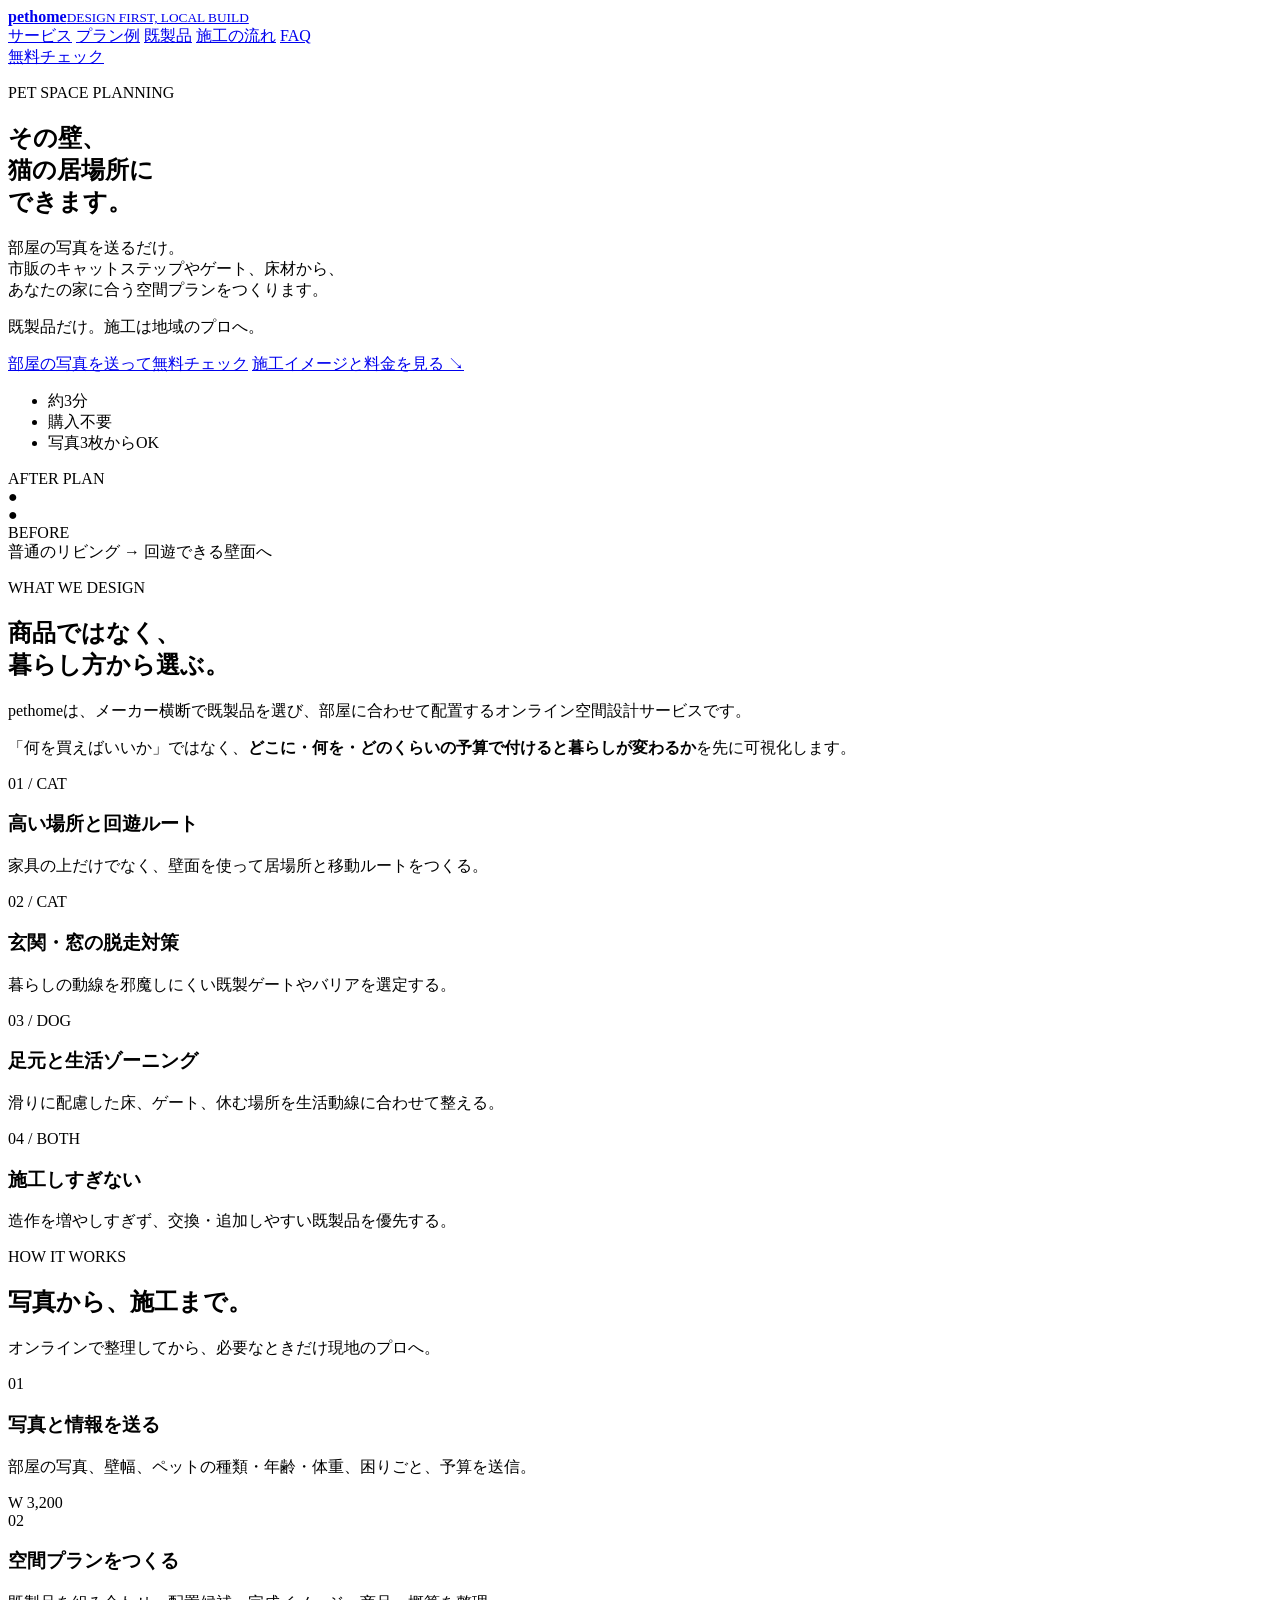
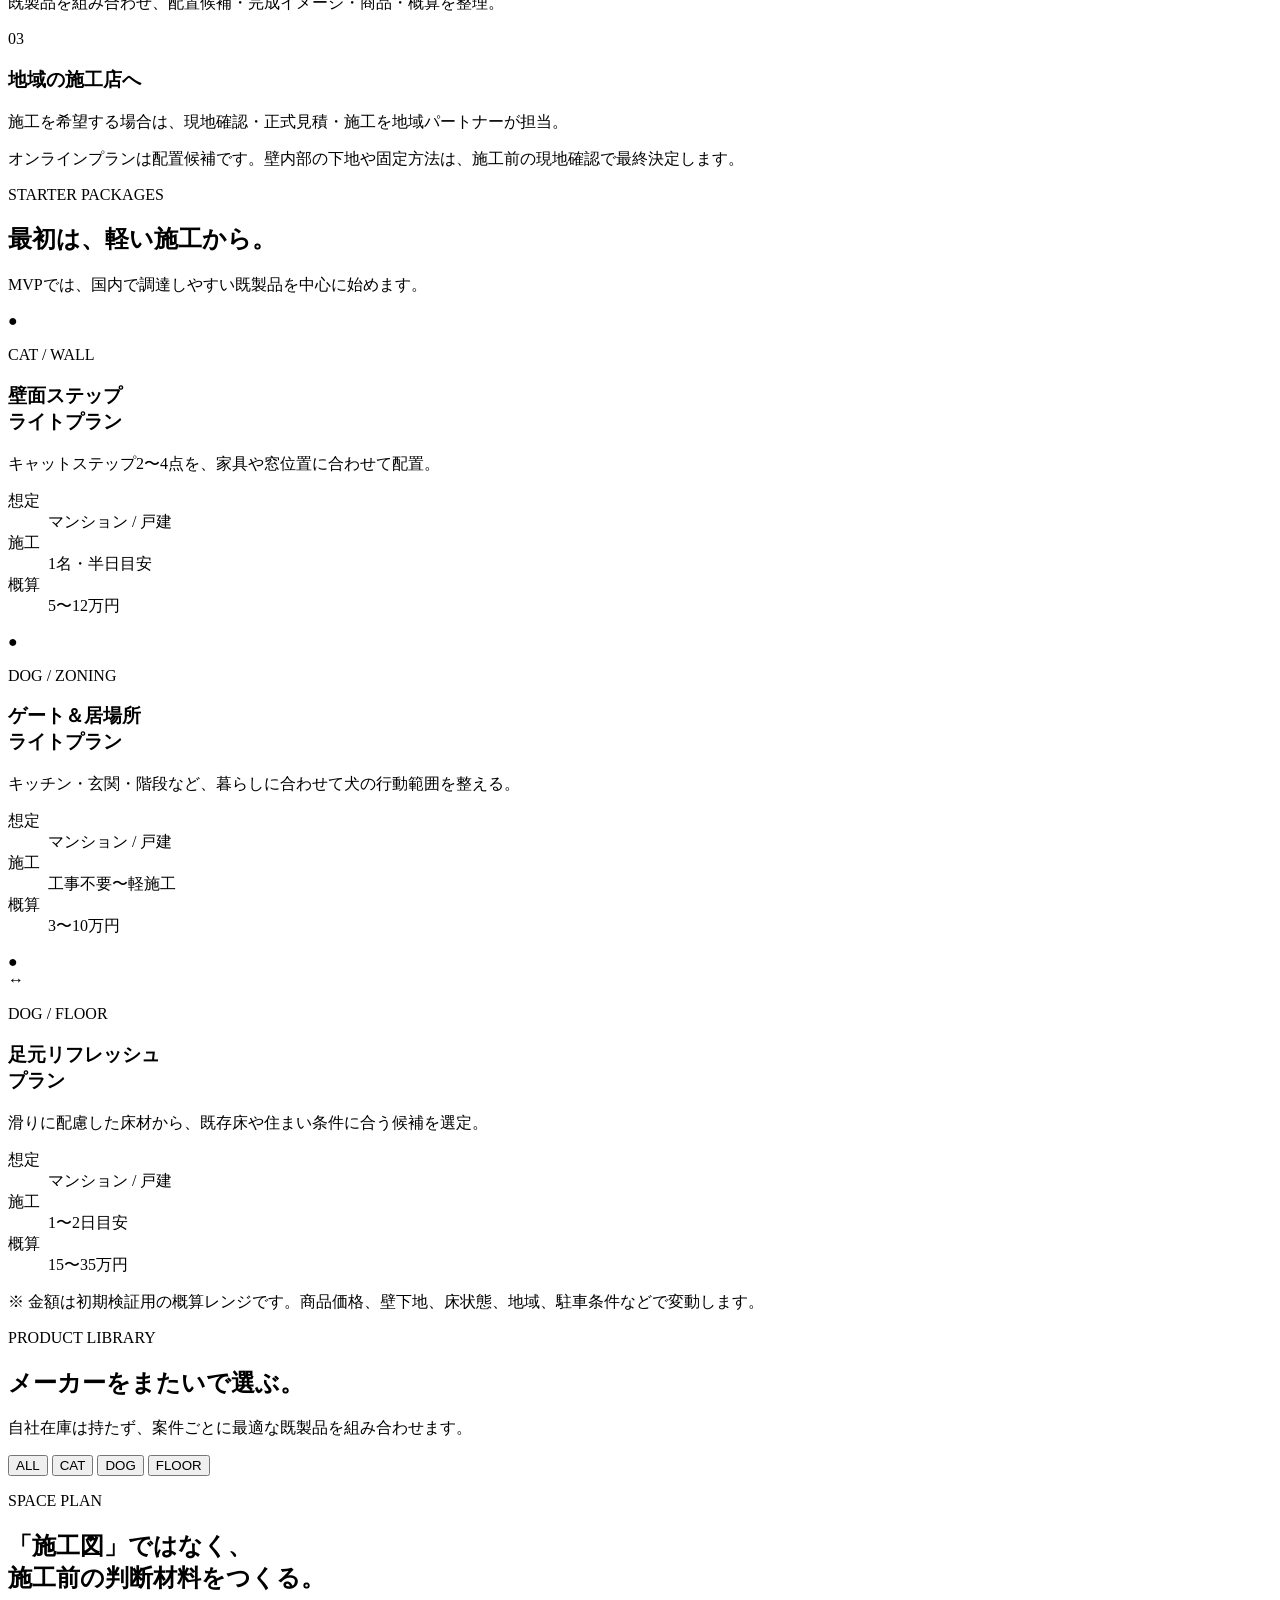
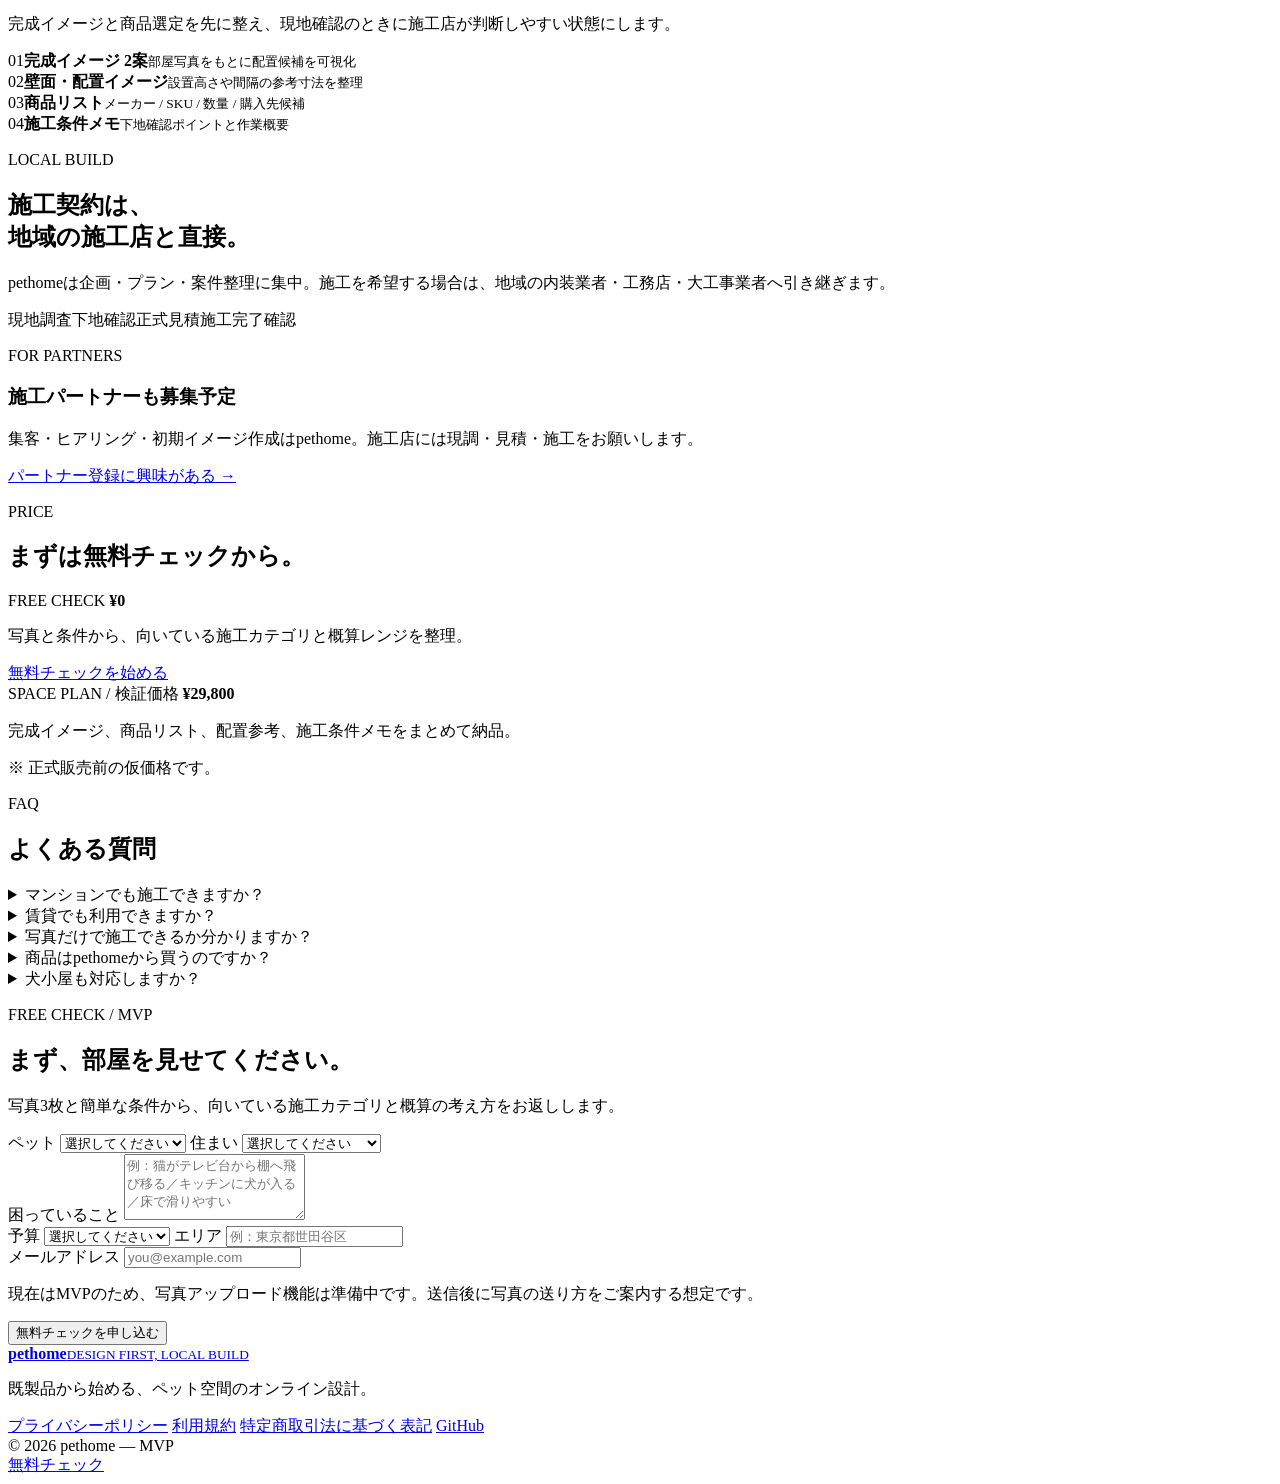
==== index.html @ 8b120aa3 "feat: add initial pethome landing page" ====
<!doctype html>
<html lang="ja">
<head>
  <meta charset="utf-8">
  <meta name="viewport" content="width=device-width,initial-scale=1">
  <title>pethome — ペットと暮らす部屋を、既製品から設計する。</title>
  <meta name="description" content="部屋の写真とペット情報から、既製品を組み合わせた空間プランをご提案。キャットウォーク、脱走防止、犬用ゲート、滑りに配慮した床などを地域の施工パートナーにつなぎます。">
  <meta property="og:title" content="pethome — ペットと暮らす部屋を、既製品から設計する。">
  <meta property="og:description" content="写真を送るだけ。既製品を組み合わせたペット空間プランと施工方法を整理します。">
  <meta property="og:type" content="website">
  <meta name="theme-color" content="#f5f2ec">
  <link rel="stylesheet" href="assets/css/site.css">
  <script defer src="assets/js/site.js"></script>
</head>
<body>
  <header class="site-header">
    <div class="container header-inner">
      <a class="brand" href="#top" aria-label="pethome トップへ">
        <span class="brand-mark" aria-hidden="true"></span>
        <span class="brand-copy"><strong>pethome</strong><small>DESIGN FIRST, LOCAL BUILD</small></span>
      </a>
      <nav class="desktop-nav" aria-label="メインナビゲーション">
        <a href="#service">サービス</a>
        <a href="#plans">プラン例</a>
        <a href="#products">既製品</a>
        <a href="#flow">施工の流れ</a>
        <a href="#faq">FAQ</a>
      </nav>
      <a class="button button-dark header-cta" href="#contact">無料チェック</a>
    </div>
  </header>

  <main id="top">
    <section class="hero section-shell">
      <div class="container hero-grid">
        <div class="hero-copy reveal">
          <p class="eyebrow">PET SPACE PLANNING</p>
          <h1>その壁、<br>猫の居場所に<br>できます。</h1>
          <p class="hero-lead">部屋の写真を送るだけ。<br>市販のキャットステップやゲート、床材から、<br>あなたの家に合う空間プランをつくります。</p>
          <p class="hero-note">既製品だけ。施工は地域のプロへ。</p>
          <div class="hero-actions">
            <a class="button button-dark" href="#contact">部屋の写真を送って無料チェック</a>
            <a class="text-link" href="#plans">施工イメージと料金を見る <span>↘</span></a>
          </div>
          <ul class="micro-list" aria-label="無料チェックの特徴">
            <li>約3分</li>
            <li>購入不要</li>
            <li>写真3枚からOK</li>
          </ul>
        </div>

        <div class="hero-visual reveal" aria-label="ペット空間プランのイメージ">
          <div class="visual-stage">
            <div class="visual-label">AFTER PLAN</div>
            <div class="room room-after">
              <div class="window"></div>
              <div class="sofa"></div>
              <div class="table"></div>
              <div class="cat cat-a">●</div>
              <div class="cat cat-b">●</div>
              <div class="shelf s1"></div>
              <div class="shelf s2"></div>
              <div class="shelf s3"></div>
              <div class="shelf s4"></div>
              <div class="shelf s5"></div>
              <div class="shelf-box"></div>
              <div class="route-line r1"></div>
              <div class="route-line r2"></div>
              <div class="route-line r3"></div>
            </div>
            <div class="before-card">
              <span>BEFORE</span>
              <div class="before-room">
                <div class="before-window"></div>
                <div class="before-sofa"></div>
              </div>
            </div>
            <div class="visual-caption">
              <span>普通のリビング</span>
              <strong>→</strong>
              <span>回遊できる壁面へ</span>
            </div>
          </div>
        </div>
      </div>
    </section>

    <section id="service" class="section section-intro">
      <div class="container two-col-head">
        <div>
          <p class="eyebrow">WHAT WE DESIGN</p>
          <h2>商品ではなく、<br>暮らし方から選ぶ。</h2>
        </div>
        <div class="intro-copy">
          <p>pethomeは、メーカー横断で既製品を選び、部屋に合わせて配置するオンライン空間設計サービスです。</p>
          <p>「何を買えばいいか」ではなく、<strong>どこに・何を・どのくらいの予算で付けると暮らしが変わるか</strong>を先に可視化します。</p>
        </div>
      </div>

      <div class="container problem-grid">
        <article class="problem-card">
          <span class="problem-no">01 / CAT</span>
          <h3>高い場所と回遊ルート</h3>
          <p>家具の上だけでなく、壁面を使って居場所と移動ルートをつくる。</p>
        </article>
        <article class="problem-card">
          <span class="problem-no">02 / CAT</span>
          <h3>玄関・窓の脱走対策</h3>
          <p>暮らしの動線を邪魔しにくい既製ゲートやバリアを選定する。</p>
        </article>
        <article class="problem-card">
          <span class="problem-no">03 / DOG</span>
          <h3>足元と生活ゾーニング</h3>
          <p>滑りに配慮した床、ゲート、休む場所を生活動線に合わせて整える。</p>
        </article>
        <article class="problem-card">
          <span class="problem-no">04 / BOTH</span>
          <h3>施工しすぎない</h3>
          <p>造作を増やしすぎず、交換・追加しやすい既製品を優先する。</p>
        </article>
      </div>
    </section>

    <section id="flow" class="section section-process">
      <div class="container">
        <div class="section-title-row">
          <div>
            <p class="eyebrow">HOW IT WORKS</p>
            <h2>写真から、施工まで。</h2>
          </div>
          <p class="section-summary">オンラインで整理してから、必要なときだけ現地のプロへ。</p>
        </div>
        <div class="process-grid">
          <article class="process-step">
            <span>01</span>
            <h3>写真と情報を送る</h3>
            <p>部屋の写真、壁幅、ペットの種類・年齢・体重、困りごと、予算を送信。</p>
            <div class="diagram diagram-photo" aria-hidden="true">
              <div class="phone"></div><div class="wall-photo"></div><div class="measure">W 3,200</div>
            </div>
          </article>
          <article class="process-step">
            <span>02</span>
            <h3>空間プランをつくる</h3>
            <p>既製品を組み合わせ、配置候補・完成イメージ・商品・概算を整理。</p>
            <div class="diagram diagram-plan" aria-hidden="true">
              <div class="plan-sheet"></div><div class="plan-item p1"></div><div class="plan-item p2"></div><div class="plan-item p3"></div>
            </div>
          </article>
          <article class="process-step">
            <span>03</span>
            <h3>地域の施工店へ</h3>
            <p>施工を希望する場合は、現地確認・正式見積・施工を地域パートナーが担当。</p>
            <div class="diagram diagram-build" aria-hidden="true">
              <div class="person"></div><div class="tool-line t1"></div><div class="tool-line t2"></div><div class="build-shelf"></div>
            </div>
          </article>
        </div>
        <p class="safety-strip">オンラインプランは配置候補です。壁内部の下地や固定方法は、施工前の現地確認で最終決定します。</p>
      </div>
    </section>

    <section id="plans" class="section section-plans">
      <div class="container section-title-row">
        <div>
          <p class="eyebrow">STARTER PACKAGES</p>
          <h2>最初は、軽い施工から。</h2>
        </div>
        <p class="section-summary">MVPでは、国内で調達しやすい既製品を中心に始めます。</p>
      </div>

      <div class="container plan-grid">
        <article class="plan-card plan-cat">
          <div class="plan-visual cat-wall-visual" aria-hidden="true">
            <div class="cw-shelf cw1"></div><div class="cw-shelf cw2"></div><div class="cw-shelf cw3"></div><div class="cw-box"></div><div class="cw-cat">●</div>
          </div>
          <div class="plan-content">
            <p class="eyebrow">CAT / WALL</p>
            <h3>壁面ステップ<br>ライトプラン</h3>
            <p>キャットステップ2〜4点を、家具や窓位置に合わせて配置。</p>
            <dl>
              <div><dt>想定</dt><dd>マンション / 戸建</dd></div>
              <div><dt>施工</dt><dd>1名・半日目安</dd></div>
              <div><dt>概算</dt><dd>5〜12万円</dd></div>
            </dl>
          </div>
        </article>

        <article class="plan-card plan-dog">
          <div class="plan-visual dog-gate-visual" aria-hidden="true">
            <div class="gate-left"></div><div class="gate-right"></div><div class="dog-dot">●</div><div class="floor-grid"></div>
          </div>
          <div class="plan-content">
            <p class="eyebrow">DOG / ZONING</p>
            <h3>ゲート＆居場所<br>ライトプラン</h3>
            <p>キッチン・玄関・階段など、暮らしに合わせて犬の行動範囲を整える。</p>
            <dl>
              <div><dt>想定</dt><dd>マンション / 戸建</dd></div>
              <div><dt>施工</dt><dd>工事不要〜軽施工</dd></div>
              <div><dt>概算</dt><dd>3〜10万円</dd></div>
            </dl>
          </div>
        </article>

        <article class="plan-card plan-floor">
          <div class="plan-visual floor-visual" aria-hidden="true">
            <div class="floor-room"></div><div class="floor-dog">●</div><div class="floor-arrow">↔</div>
          </div>
          <div class="plan-content">
            <p class="eyebrow">DOG / FLOOR</p>
            <h3>足元リフレッシュ<br>プラン</h3>
            <p>滑りに配慮した床材から、既存床や住まい条件に合う候補を選定。</p>
            <dl>
              <div><dt>想定</dt><dd>マンション / 戸建</dd></div>
              <div><dt>施工</dt><dd>1〜2日目安</dd></div>
              <div><dt>概算</dt><dd>15〜35万円</dd></div>
            </dl>
          </div>
        </article>
      </div>
      <p class="container price-note">※ 金額は初期検証用の概算レンジです。商品価格、壁下地、床状態、地域、駐車条件などで変動します。</p>
    </section>

    <section id="products" class="section section-products">
      <div class="container section-title-row">
        <div>
          <p class="eyebrow">PRODUCT LIBRARY</p>
          <h2>メーカーをまたいで選ぶ。</h2>
        </div>
        <p class="section-summary">自社在庫は持たず、案件ごとに最適な既製品を組み合わせます。</p>
      </div>

      <div class="container filter-row" role="group" aria-label="商品カテゴリフィルター">
        <button class="filter-button is-active" data-filter="all">ALL</button>
        <button class="filter-button" data-filter="cat">CAT</button>
        <button class="filter-button" data-filter="dog">DOG</button>
        <button class="filter-button" data-filter="floor">FLOOR</button>
      </div>
      <div id="product-grid" class="container product-grid" aria-live="polite"></div>
      <noscript><p class="container">商品一覧の表示にはJavaScriptが必要です。</p></noscript>
    </section>

    <section class="section section-design">
      <div class="container design-grid">
        <div>
          <p class="eyebrow">SPACE PLAN</p>
          <h2>「施工図」ではなく、<br>施工前の判断材料をつくる。</h2>
          <p class="design-lead">完成イメージと商品選定を先に整え、現地確認のときに施工店が判断しやすい状態にします。</p>
        </div>
        <div class="deliverables">
          <div><span>01</span><strong>完成イメージ 2案</strong><small>部屋写真をもとに配置候補を可視化</small></div>
          <div><span>02</span><strong>壁面・配置イメージ</strong><small>設置高さや間隔の参考寸法を整理</small></div>
          <div><span>03</span><strong>商品リスト</strong><small>メーカー / SKU / 数量 / 購入先候補</small></div>
          <div><span>04</span><strong>施工条件メモ</strong><small>下地確認ポイントと作業概要</small></div>
        </div>
      </div>
    </section>

    <section class="section section-build">
      <div class="container build-grid">
        <div class="build-copy">
          <p class="eyebrow">LOCAL BUILD</p>
          <h2>施工契約は、<br>地域の施工店と直接。</h2>
          <p>pethomeは企画・プラン・案件整理に集中。施工を希望する場合は、地域の内装業者・工務店・大工事業者へ引き継ぎます。</p>
          <div class="build-points">
            <span>現地調査</span><span>下地確認</span><span>正式見積</span><span>施工</span><span>完了確認</span>
          </div>
        </div>
        <aside class="partner-card">
          <p class="eyebrow">FOR PARTNERS</p>
          <h3>施工パートナーも募集予定</h3>
          <p>集客・ヒアリング・初期イメージ作成はpethome。施工店には現調・見積・施工をお願いします。</p>
          <a class="text-link" href="mailto:hello@example.com?subject=pethome%20施工パートナーについて">パートナー登録に興味がある <span>→</span></a>
        </aside>
      </div>
    </section>

    <section class="section section-price">
      <div class="container price-grid">
        <div>
          <p class="eyebrow">PRICE</p>
          <h2>まずは無料チェックから。</h2>
        </div>
        <div class="price-card">
          <span class="price-label">FREE CHECK</span>
          <strong>¥0</strong>
          <p>写真と条件から、向いている施工カテゴリと概算レンジを整理。</p>
          <a class="button button-dark" href="#contact">無料チェックを始める</a>
        </div>
        <div class="price-card price-card-dark">
          <span class="price-label">SPACE PLAN / 検証価格</span>
          <strong>¥29,800</strong>
          <p>完成イメージ、商品リスト、配置参考、施工条件メモをまとめて納品。</p>
          <span class="small-note">※ 正式販売前の仮価格です。</span>
        </div>
      </div>
    </section>

    <section id="faq" class="section section-faq">
      <div class="container faq-grid">
        <div>
          <p class="eyebrow">FAQ</p>
          <h2>よくある質問</h2>
        </div>
        <div class="faq-list">
          <details>
            <summary>マンションでも施工できますか？</summary>
            <p>候補の提案は可能です。実際の施工可否は、管理規約・管理組合の承認条件、壁や床の仕様によります。必要な申請も含め、施工前に確認します。</p>
          </details>
          <details>
            <summary>賃貸でも利用できますか？</summary>
            <p>原状回復しやすい自立式・突っ張り式の既製品を優先して候補化します。壁や床への固定が必要な場合は、貸主・管理会社の許可が必要です。</p>
          </details>
          <details>
            <summary>写真だけで施工できるか分かりますか？</summary>
            <p>オンラインでは配置候補までです。壁内部の下地、既存床、配線・配管などは写真だけでは確認できないため、施工前に現地確認が必要です。</p>
          </details>
          <details>
            <summary>商品はpethomeから買うのですか？</summary>
            <p>MVPでは在庫を持ちません。原則としてお客さまが公式EC等から購入するか、施工店が案件ごとに手配する方式を想定しています。</p>
          </details>
          <details>
            <summary>犬小屋も対応しますか？</summary>
            <p>将来的な候補です。初期は、室内ゲート・床・居場所づくりなど、部屋写真からプラン化しやすく軽施工で始めやすい領域を優先します。</p>
          </details>
        </div>
      </div>
    </section>

    <section id="contact" class="section section-cta">
      <div class="container cta-panel">
        <div>
          <p class="eyebrow">FREE CHECK / MVP</p>
          <h2>まず、部屋を見せてください。</h2>
          <p>写真3枚と簡単な条件から、向いている施工カテゴリと概算の考え方をお返しします。</p>
        </div>
        <form class="mvp-form" action="mailto:hello@example.com" method="post" enctype="text/plain">
          <div class="form-row two">
            <label>ペット
              <select name="pet" required>
                <option value="">選択してください</option>
                <option>猫</option>
                <option>犬</option>
              </select>
            </label>
            <label>住まい
              <select name="home" required>
                <option value="">選択してください</option>
                <option>マンション（持家）</option>
                <option>戸建（持家）</option>
                <option>賃貸</option>
              </select>
            </label>
          </div>
          <label>困っていること
            <textarea name="problem" rows="4" placeholder="例：猫がテレビ台から棚へ飛び移る／キッチンに犬が入る／床で滑りやすい" required></textarea>
          </label>
          <div class="form-row two">
            <label>予算
              <select name="budget" required>
                <option value="">選択してください</option>
                <option>3万円未満</option>
                <option>3〜10万円</option>
                <option>10〜30万円</option>
                <option>30〜50万円</option>
                <option>50万円以上</option>
              </select>
            </label>
            <label>エリア
              <input name="area" type="text" placeholder="例：東京都世田谷区" required>
            </label>
          </div>
          <label>メールアドレス
            <input name="email" type="email" placeholder="you@example.com" required>
          </label>
          <p class="form-note">現在はMVPのため、写真アップロード機能は準備中です。送信後に写真の送り方をご案内する想定です。</p>
          <button class="button button-light" type="submit">無料チェックを申し込む</button>
        </form>
      </div>
    </section>
  </main>

  <footer class="site-footer">
    <div class="container footer-grid">
      <div>
        <a class="brand brand-footer" href="#top">
          <span class="brand-mark" aria-hidden="true"></span>
          <span class="brand-copy"><strong>pethome</strong><small>DESIGN FIRST, LOCAL BUILD</small></span>
        </a>
        <p>既製品から始める、ペット空間のオンライン設計。</p>
      </div>
      <div class="footer-links">
        <a href="privacy.html">プライバシーポリシー</a>
        <a href="terms.html">利用規約</a>
        <a href="commercial.html">特定商取引法に基づく表記</a>
        <a href="https://github.com/kazumanishiwaki/pethome">GitHub</a>
      </div>
    </div>
    <div class="container footer-bottom">© 2026 pethome — MVP</div>
  </footer>

  <div class="mobile-cta"><a class="button button-dark" href="#contact">無料チェック</a></div>
</body>
</html>
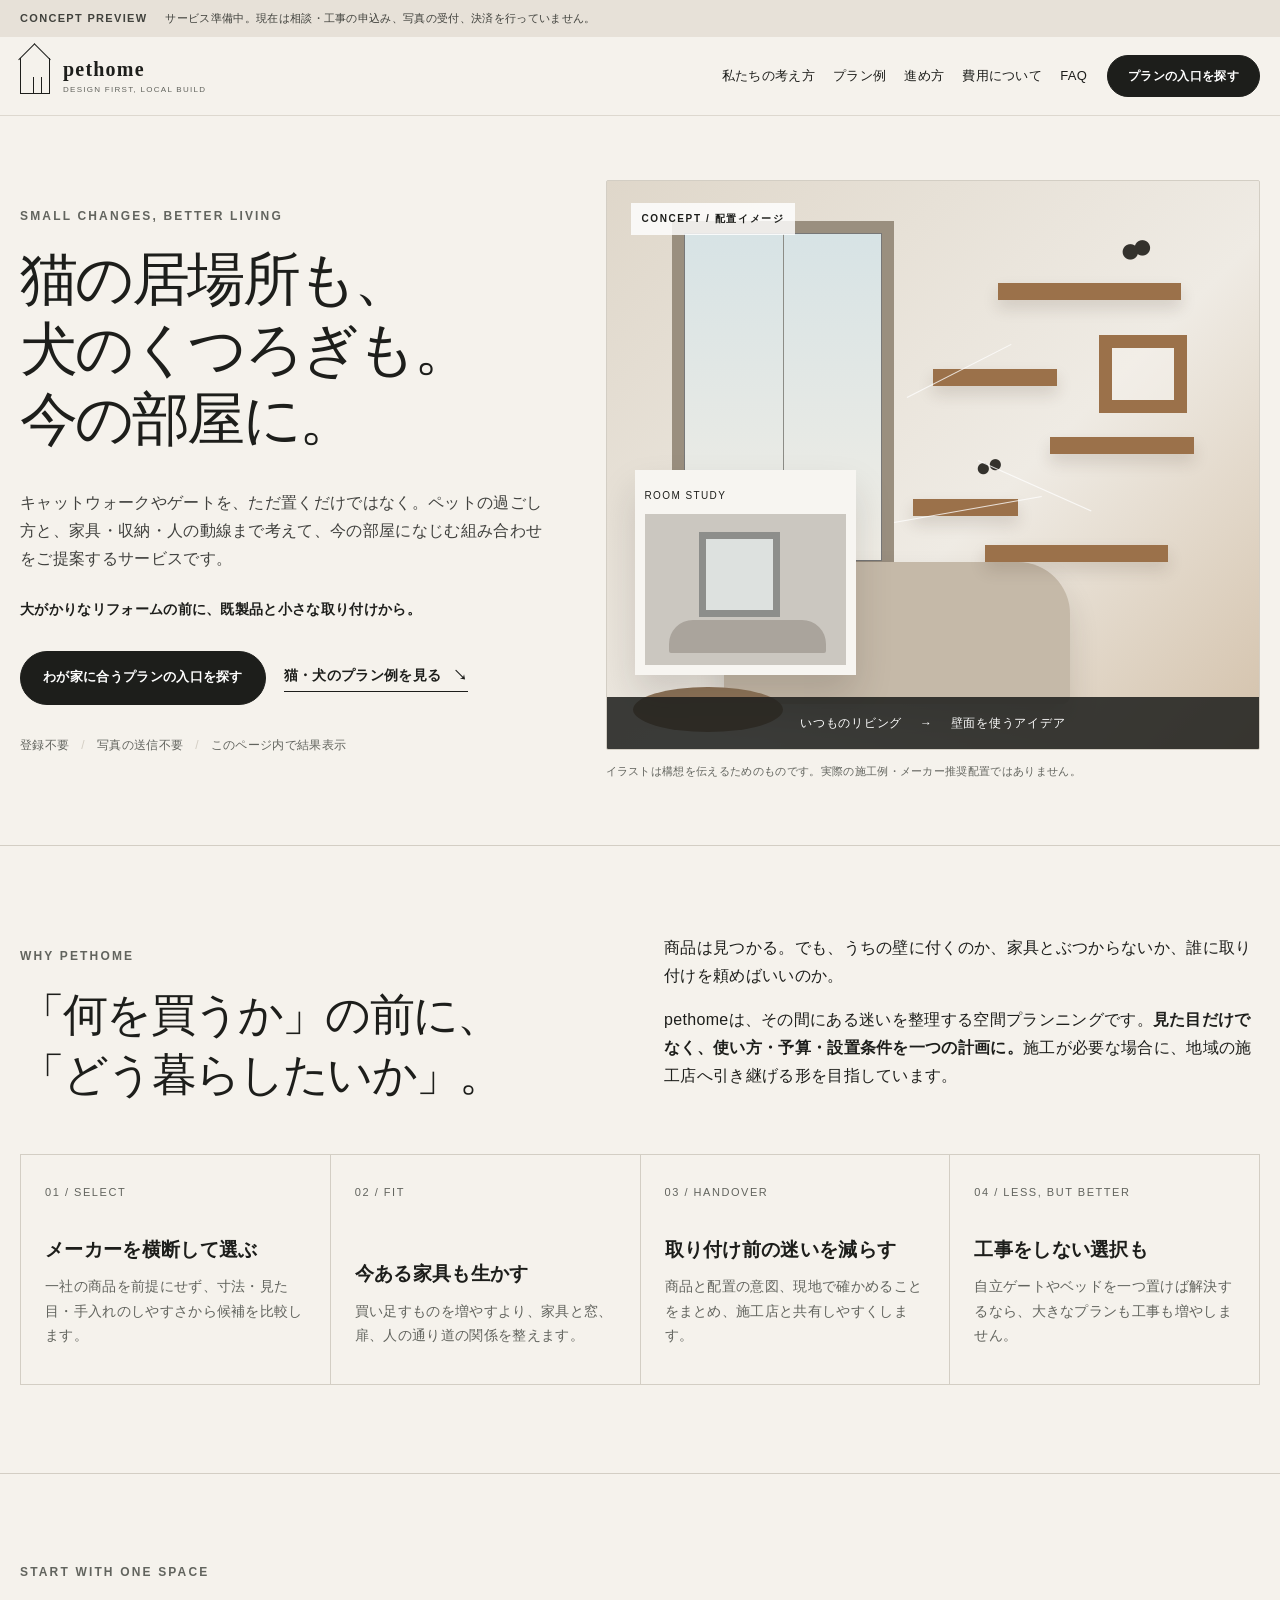
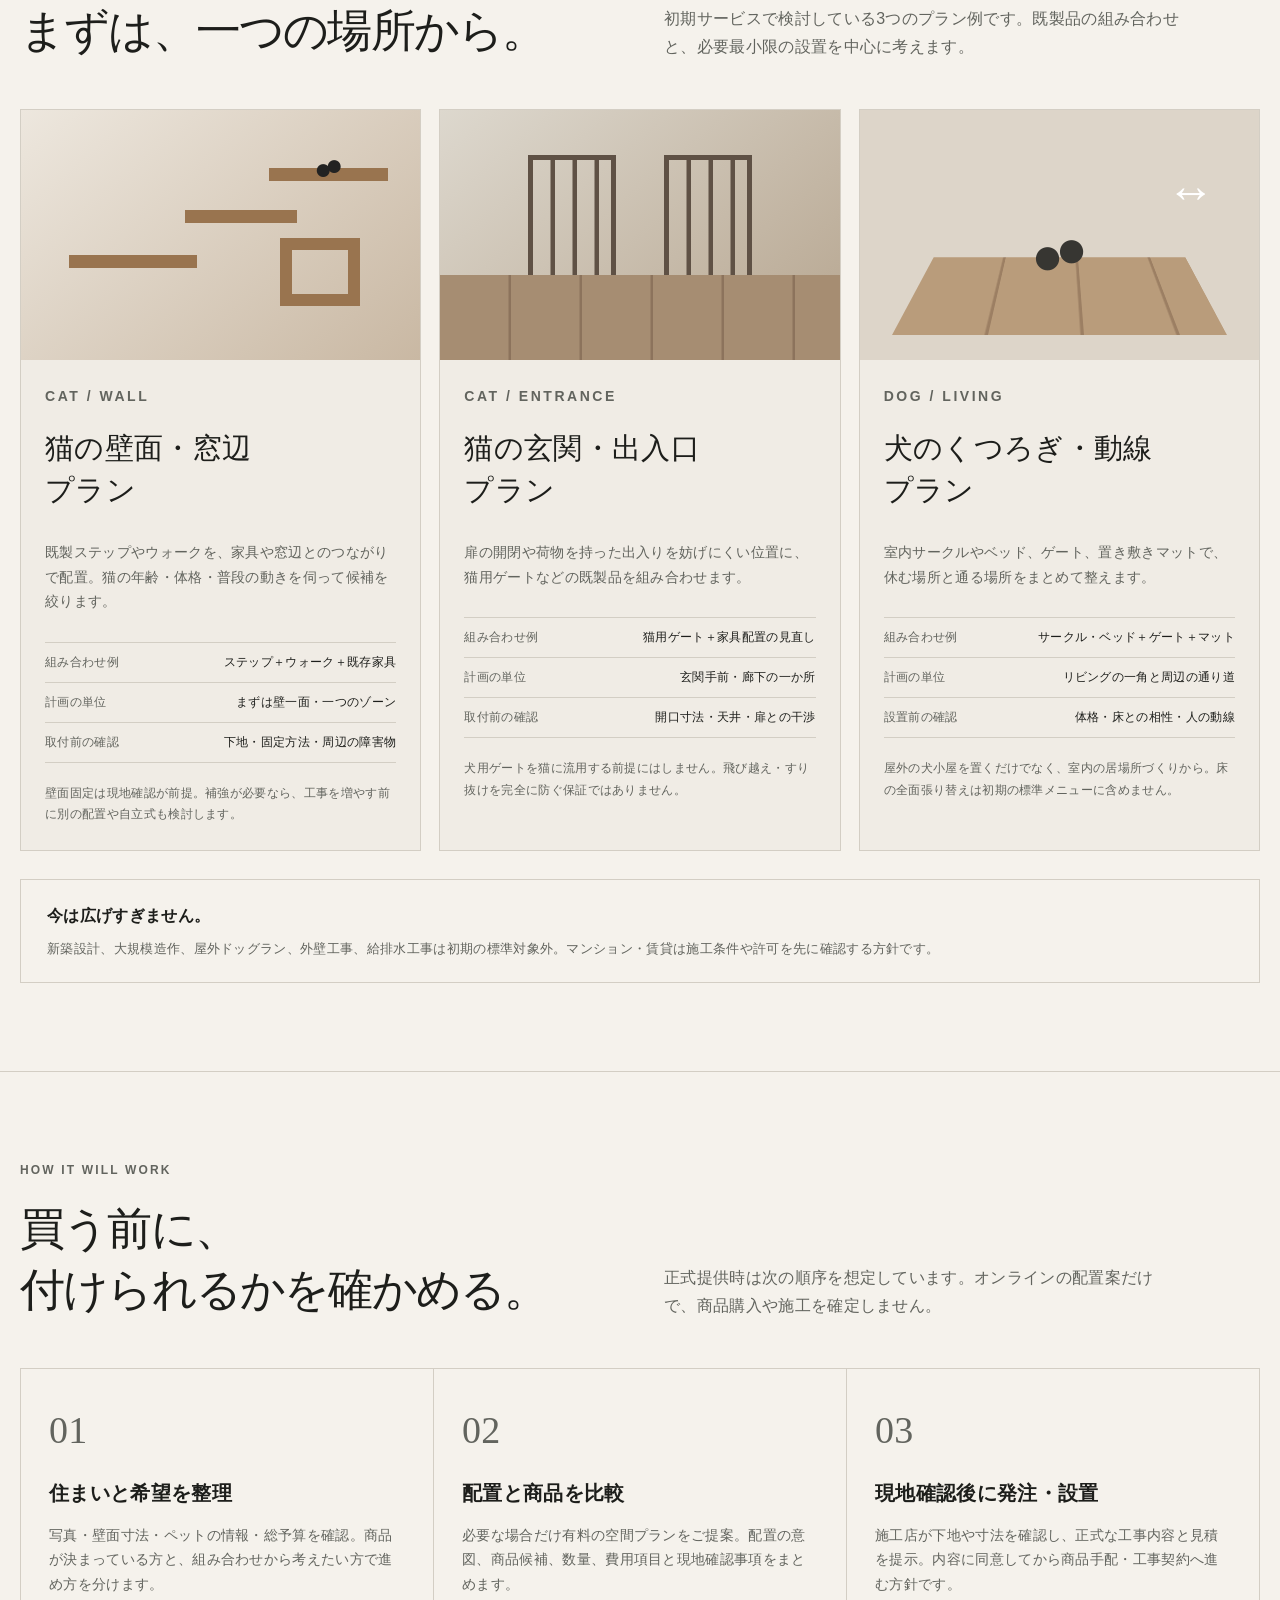
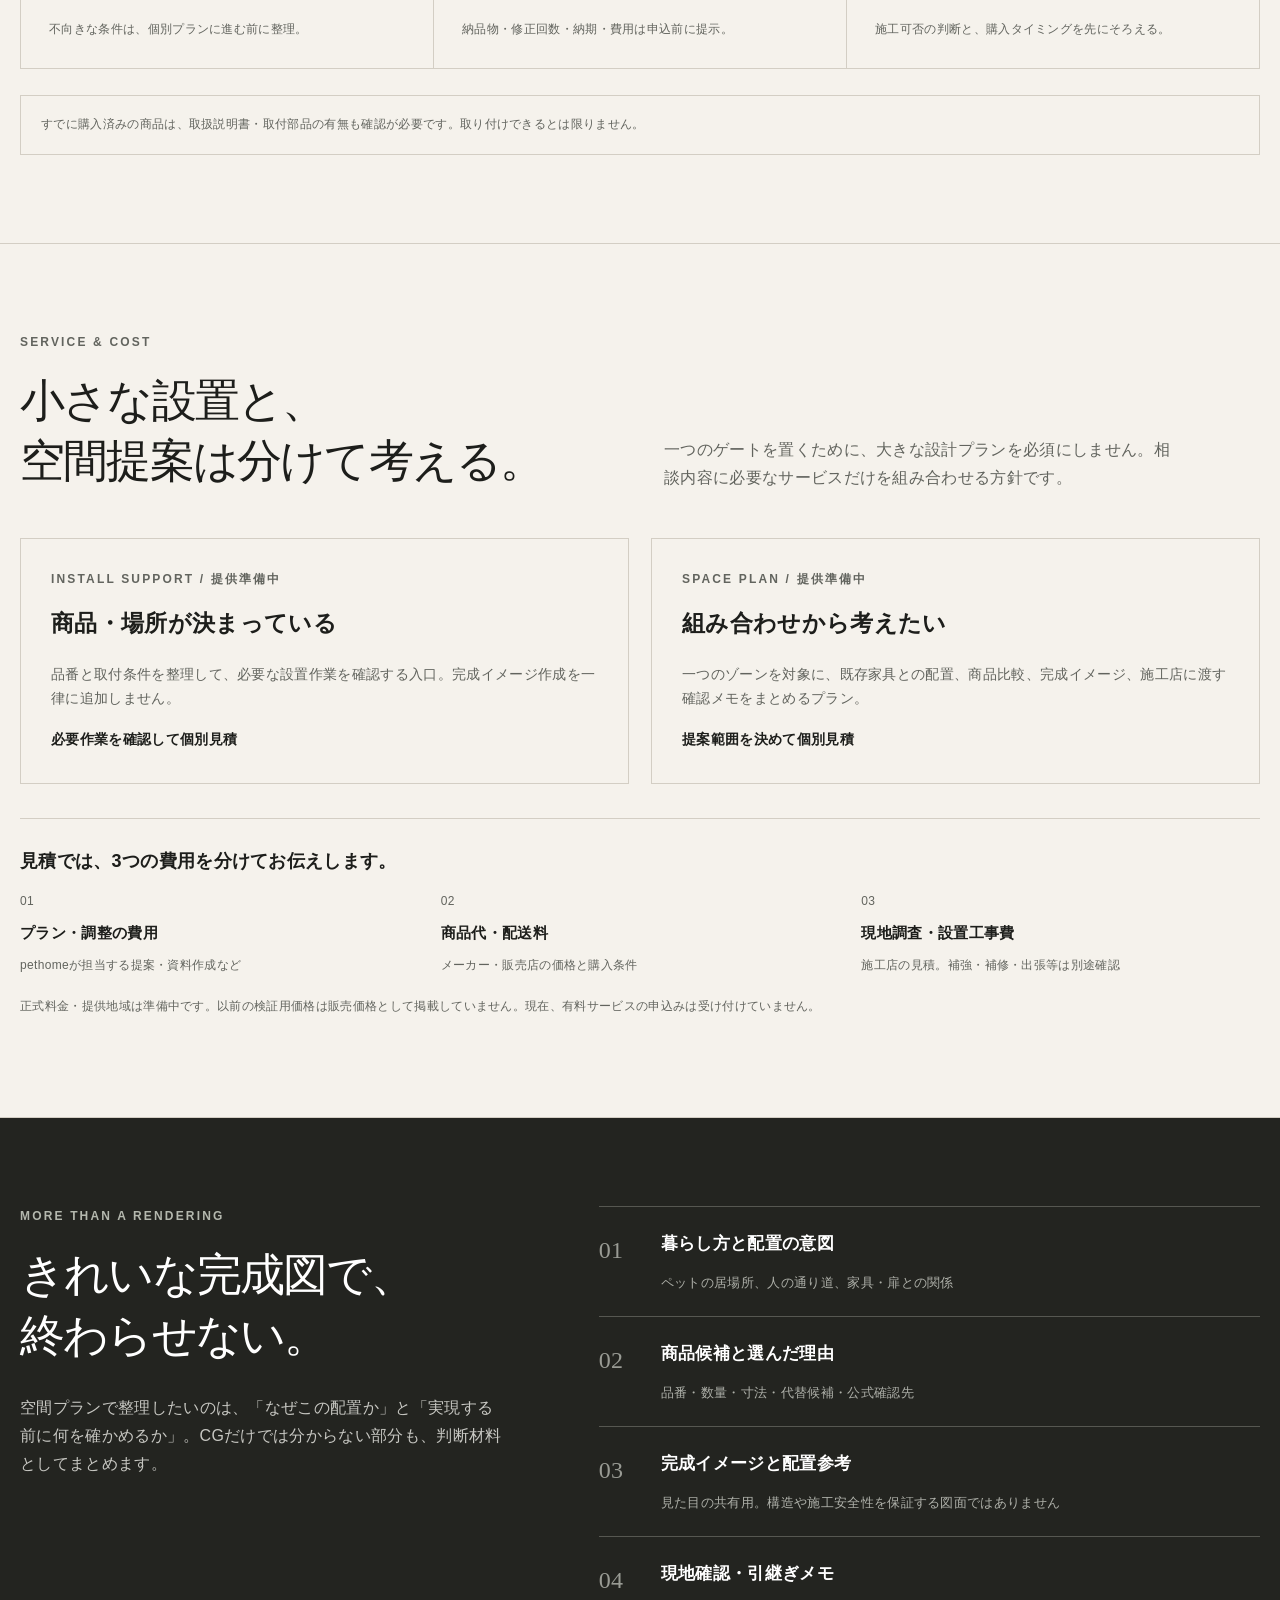
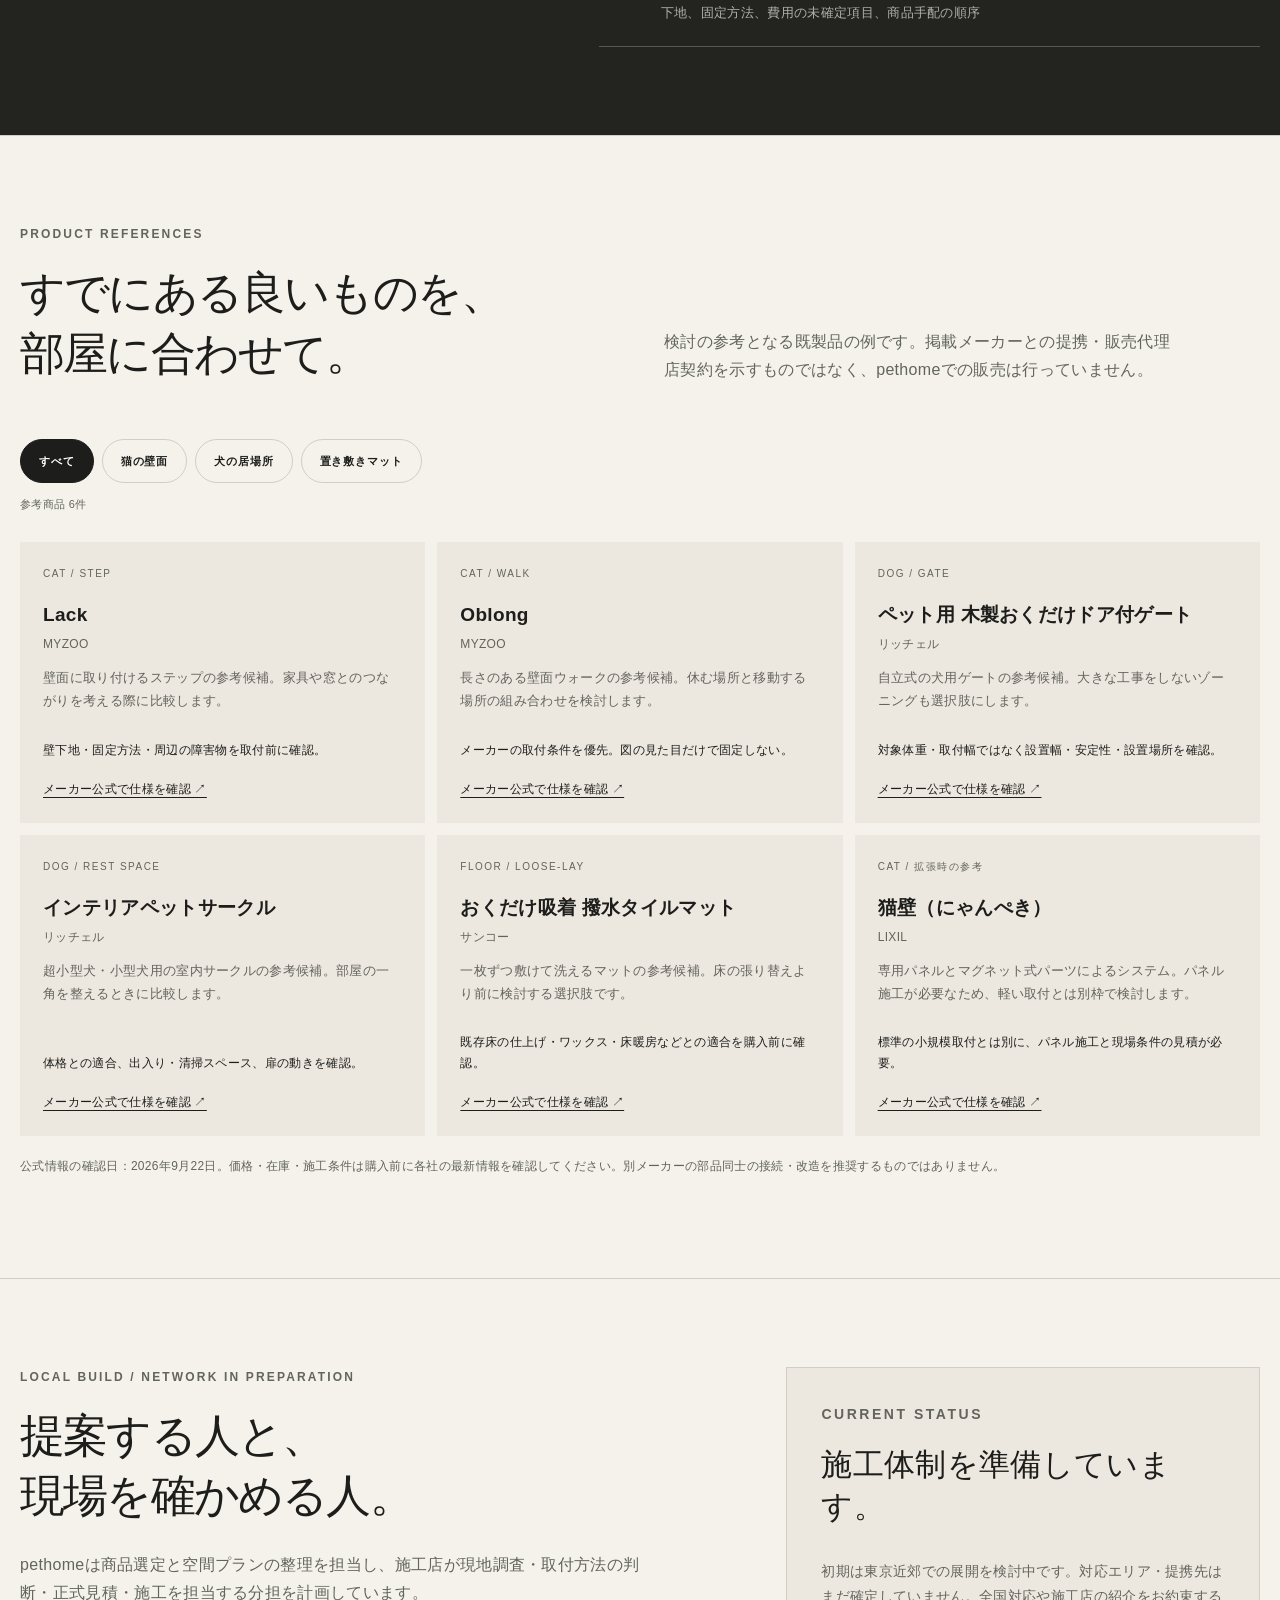
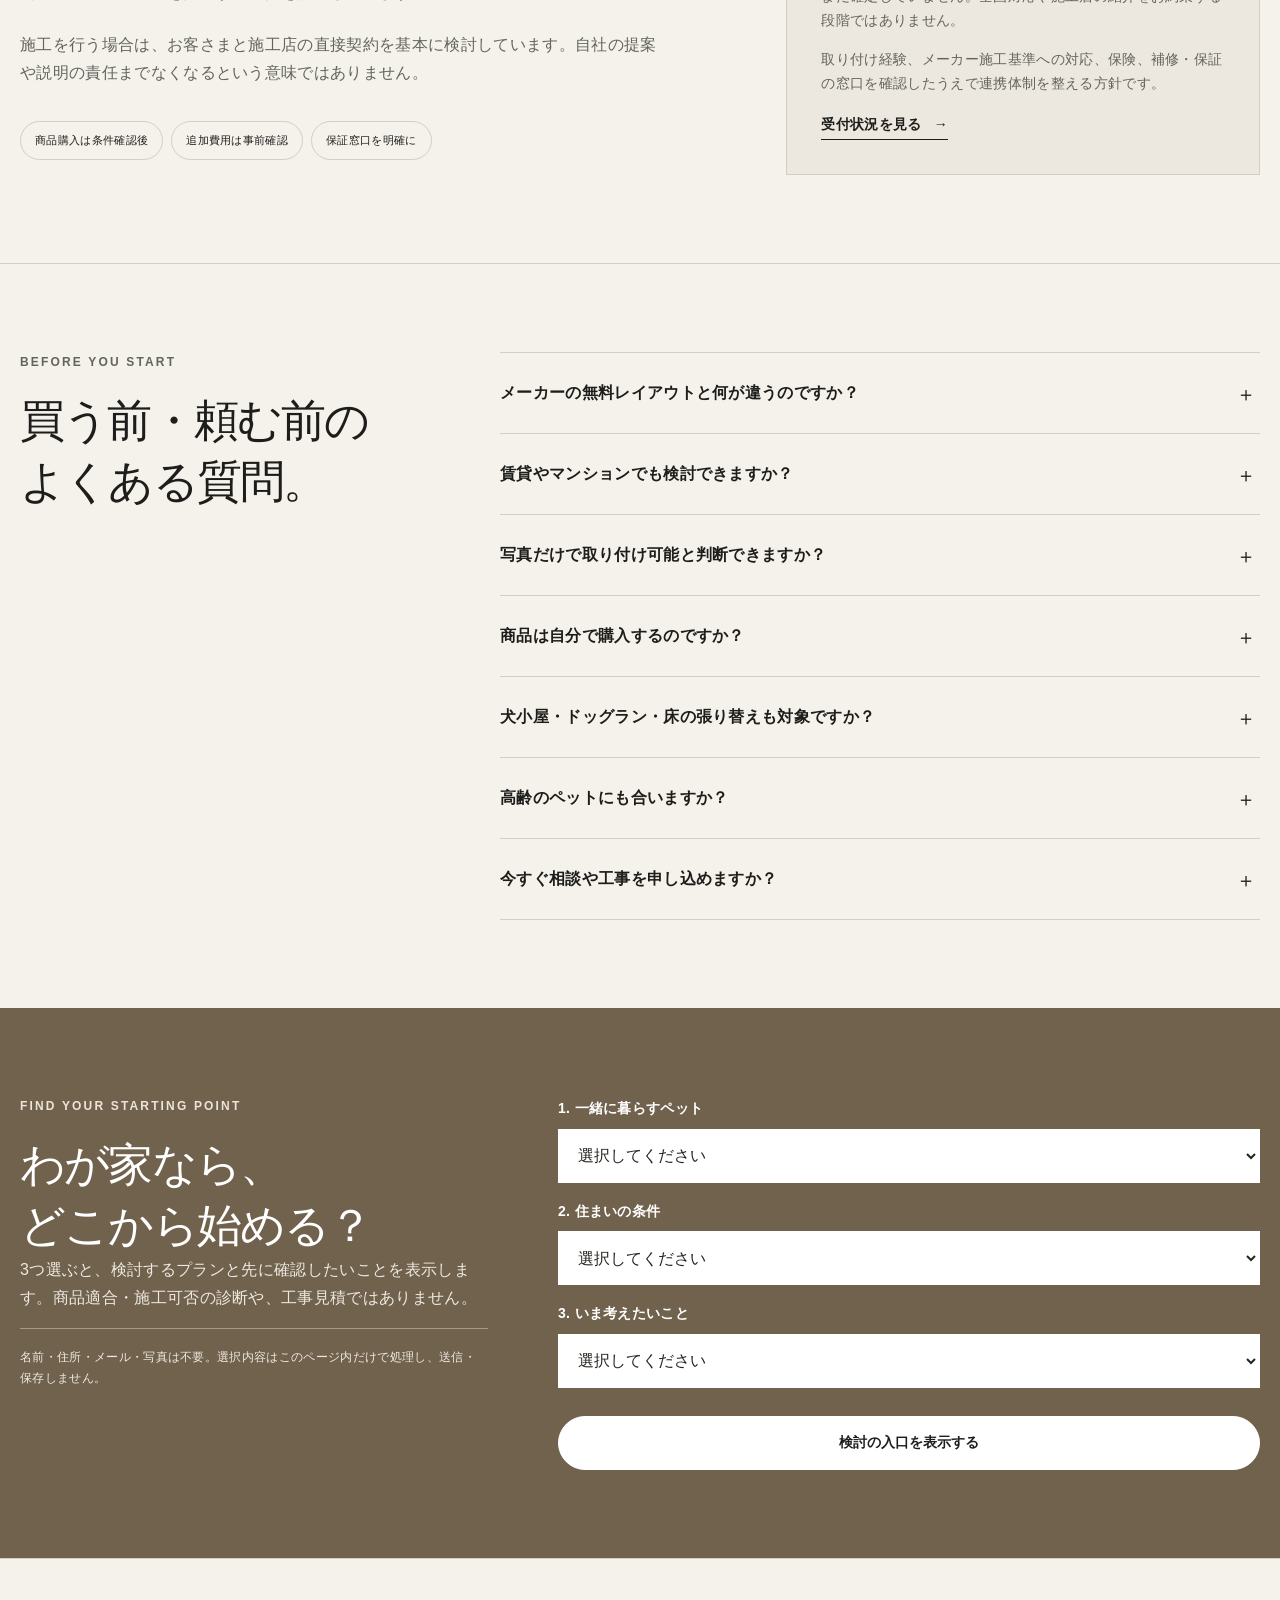
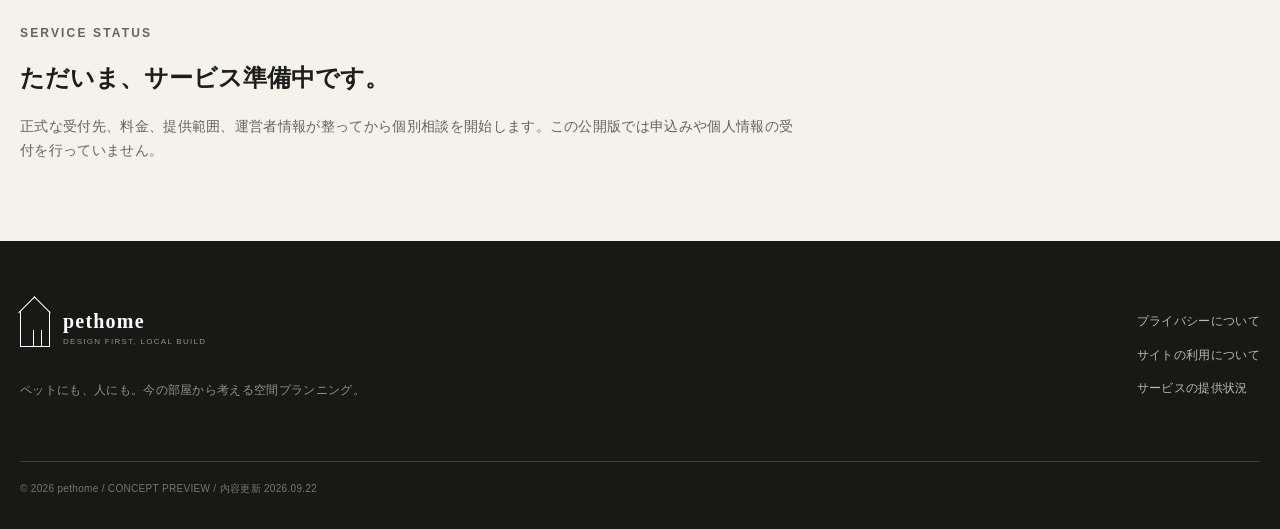
==== commit 32a1debf: "feat: review business positioning and publish transparent prelaunch content" ====
--- a/index.html
+++ b/index.html
@@ -3,402 +3,110 @@
 <head>
   <meta charset="utf-8">
   <meta name="viewport" content="width=device-width,initial-scale=1">
-  <title>pethome — ペットと暮らす部屋を、既製品から設計する。</title>
-  <meta name="description" content="部屋の写真とペット情報から、既製品を組み合わせた空間プランをご提案。キャットウォーク、脱走防止、犬用ゲート、滑りに配慮した床などを地域の施工パートナーにつなぎます。">
-  <meta property="og:title" content="pethome — ペットと暮らす部屋を、既製品から設計する。">
-  <meta property="og:description" content="写真を送るだけ。既製品を組み合わせたペット空間プランと施工方法を整理します。">
+  <title>pethome｜猫の居場所も、犬のくつろぎも。今の部屋に。</title>
+  <meta name="description" content="キャットウォーク、ペットゲート、室内のくつろぎスペース。既製品の選び方と配置から、必要な取り付けまでを考えるペット空間プランニング。サービス準備中のコンセプト公開版です。">
+  <meta name="robots" content="noindex,follow">
+  <meta property="og:title" content="pethome｜猫の居場所も、犬のくつろぎも。今の部屋に。">
+  <meta property="og:description" content="大がかりなリフォームの前に、既製品と小さな取り付けでできることから。サービス準備中。">
   <meta property="og:type" content="website">
   <meta name="theme-color" content="#f5f2ec">
   <link rel="stylesheet" href="assets/css/site.css">
+  <link rel="stylesheet" href="assets/css/review.css">
   <script defer src="assets/js/site.js"></script>
 </head>
 <body>
+  <a class="skip-link" href="#main">本文へ移動</a>
+  <div class="preview-notice"><div class="container"><strong>CONCEPT PREVIEW</strong><span>サービス準備中。現在は相談・工事の申込み、写真の受付、決済を行っていません。</span></div></div>
   <header class="site-header">
     <div class="container header-inner">
-      <a class="brand" href="#top" aria-label="pethome トップへ">
-        <span class="brand-mark" aria-hidden="true"></span>
-        <span class="brand-copy"><strong>pethome</strong><small>DESIGN FIRST, LOCAL BUILD</small></span>
-      </a>
-      <nav class="desktop-nav" aria-label="メインナビゲーション">
-        <a href="#service">サービス</a>
-        <a href="#plans">プラン例</a>
-        <a href="#products">既製品</a>
-        <a href="#flow">施工の流れ</a>
-        <a href="#faq">FAQ</a>
-      </nav>
-      <a class="button button-dark header-cta" href="#contact">無料チェック</a>
+      <a class="brand" href="#top" aria-label="pethome トップへ"><span class="brand-mark" aria-hidden="true"></span><span class="brand-copy"><strong>pethome</strong><small>DESIGN FIRST, LOCAL BUILD</small></span></a>
+      <nav class="desktop-nav" aria-label="メインナビゲーション"><a href="#service">私たちの考え方</a><a href="#plans">プラン例</a><a href="#flow">進め方</a><a href="#price">費用について</a><a href="#faq">FAQ</a></nav>
+      <a class="button button-dark header-cta" href="#check">プランの入口を探す</a>
     </div>
   </header>
-
-  <main id="top">
-    <section class="hero section-shell">
+  <main id="main">
+    <section id="top" class="hero section-shell">
       <div class="container hero-grid">
         <div class="hero-copy reveal">
-          <p class="eyebrow">PET SPACE PLANNING</p>
-          <h1>その壁、<br>猫の居場所に<br>できます。</h1>
-          <p class="hero-lead">部屋の写真を送るだけ。<br>市販のキャットステップやゲート、床材から、<br>あなたの家に合う空間プランをつくります。</p>
-          <p class="hero-note">既製品だけ。施工は地域のプロへ。</p>
-          <div class="hero-actions">
-            <a class="button button-dark" href="#contact">部屋の写真を送って無料チェック</a>
-            <a class="text-link" href="#plans">施工イメージと料金を見る <span>↘</span></a>
+          <p class="eyebrow">SMALL CHANGES, BETTER LIVING</p>
+          <h1>猫の居場所も、<br>犬のくつろぎも。<br>今の部屋に。</h1>
+          <p class="hero-lead">キャットウォークやゲートを、ただ置くだけではなく。<br>ペットの過ごし方と、家具・収納・人の動線まで考えて、<br>今の部屋になじむ組み合わせをご提案するサービスです。</p>
+          <p class="hero-note">大がかりなリフォームの前に、既製品と小さな取り付けから。</p>
+          <div class="hero-actions"><a class="button button-dark" href="#check">わが家に合うプランの入口を探す</a><a class="text-link" href="#plans">猫・犬のプラン例を見る <span aria-hidden="true">↘</span></a></div>
+          <ul class="micro-list" aria-label="セルフチェックの特徴"><li>登録不要</li><li>写真の送信不要</li><li>このページ内で結果表示</li></ul>
+        </div>
+        <div class="hero-visual reveal">
+          <div class="visual-stage" role="img" aria-label="壁面にステップを配置するコンセプト図。施工実績や安全性を確認した設置図ではありません。">
+            <div class="visual-label">CONCEPT / 配置イメージ</div>
+            <div class="room room-after" aria-hidden="true"><div class="window"></div><div class="sofa"></div><div class="table"></div><div class="cat cat-a">●</div><div class="cat cat-b">●</div><div class="shelf s1"></div><div class="shelf s2"></div><div class="shelf s3"></div><div class="shelf s4"></div><div class="shelf s5"></div><div class="shelf-box"></div><div class="route-line r1"></div><div class="route-line r2"></div><div class="route-line r3"></div></div>
+            <div class="before-card" aria-hidden="true"><span>ROOM STUDY</span><div class="before-room"><div class="before-window"></div><div class="before-sofa"></div></div></div>
+            <div class="visual-caption"><span>いつものリビング</span><strong aria-hidden="true">→</strong><span>壁面を使うアイデア</span></div>
           </div>
-          <ul class="micro-list" aria-label="無料チェックの特徴">
-            <li>約3分</li>
-            <li>購入不要</li>
-            <li>写真3枚からOK</li>
-          </ul>
-        </div>
-
-        <div class="hero-visual reveal" aria-label="ペット空間プランのイメージ">
-          <div class="visual-stage">
-            <div class="visual-label">AFTER PLAN</div>
-            <div class="room room-after">
-              <div class="window"></div>
-              <div class="sofa"></div>
-              <div class="table"></div>
-              <div class="cat cat-a">●</div>
-              <div class="cat cat-b">●</div>
-              <div class="shelf s1"></div>
-              <div class="shelf s2"></div>
-              <div class="shelf s3"></div>
-              <div class="shelf s4"></div>
-              <div class="shelf s5"></div>
-              <div class="shelf-box"></div>
-              <div class="route-line r1"></div>
-              <div class="route-line r2"></div>
-              <div class="route-line r3"></div>
-            </div>
-            <div class="before-card">
-              <span>BEFORE</span>
-              <div class="before-room">
-                <div class="before-window"></div>
-                <div class="before-sofa"></div>
-              </div>
-            </div>
-            <div class="visual-caption">
-              <span>普通のリビング</span>
-              <strong>→</strong>
-              <span>回遊できる壁面へ</span>
-            </div>
-          </div>
+          <p class="figure-note">イラストは構想を伝えるためのものです。実際の施工例・メーカー推奨配置ではありません。</p>
         </div>
       </div>
     </section>
 
     <section id="service" class="section section-intro">
-      <div class="container two-col-head">
-        <div>
-          <p class="eyebrow">WHAT WE DESIGN</p>
-          <h2>商品ではなく、<br>暮らし方から選ぶ。</h2>
-        </div>
-        <div class="intro-copy">
-          <p>pethomeは、メーカー横断で既製品を選び、部屋に合わせて配置するオンライン空間設計サービスです。</p>
-          <p>「何を買えばいいか」ではなく、<strong>どこに・何を・どのくらいの予算で付けると暮らしが変わるか</strong>を先に可視化します。</p>
-        </div>
-      </div>
-
+      <div class="container two-col-head"><div><p class="eyebrow">WHY PETHOME</p><h2>「何を買うか」の前に、<br>「どう暮らしたいか」。</h2></div><div class="intro-copy"><p>商品は見つかる。でも、うちの壁に付くのか、家具とぶつからないか、誰に取り付けを頼めばいいのか。</p><p>pethomeは、その間にある迷いを整理する空間プランニングです。<strong>見た目だけでなく、使い方・予算・設置条件を一つの計画に。</strong>施工が必要な場合に、地域の施工店へ引き継げる形を目指しています。</p></div></div>
       <div class="container problem-grid">
-        <article class="problem-card">
-          <span class="problem-no">01 / CAT</span>
-          <h3>高い場所と回遊ルート</h3>
-          <p>家具の上だけでなく、壁面を使って居場所と移動ルートをつくる。</p>
-        </article>
-        <article class="problem-card">
-          <span class="problem-no">02 / CAT</span>
-          <h3>玄関・窓の脱走対策</h3>
-          <p>暮らしの動線を邪魔しにくい既製ゲートやバリアを選定する。</p>
-        </article>
-        <article class="problem-card">
-          <span class="problem-no">03 / DOG</span>
-          <h3>足元と生活ゾーニング</h3>
-          <p>滑りに配慮した床、ゲート、休む場所を生活動線に合わせて整える。</p>
-        </article>
-        <article class="problem-card">
-          <span class="problem-no">04 / BOTH</span>
-          <h3>施工しすぎない</h3>
-          <p>造作を増やしすぎず、交換・追加しやすい既製品を優先する。</p>
-        </article>
-      </div>
-    </section>
-
-    <section id="flow" class="section section-process">
-      <div class="container">
-        <div class="section-title-row">
-          <div>
-            <p class="eyebrow">HOW IT WORKS</p>
-            <h2>写真から、施工まで。</h2>
-          </div>
-          <p class="section-summary">オンラインで整理してから、必要なときだけ現地のプロへ。</p>
-        </div>
-        <div class="process-grid">
-          <article class="process-step">
-            <span>01</span>
-            <h3>写真と情報を送る</h3>
-            <p>部屋の写真、壁幅、ペットの種類・年齢・体重、困りごと、予算を送信。</p>
-            <div class="diagram diagram-photo" aria-hidden="true">
-              <div class="phone"></div><div class="wall-photo"></div><div class="measure">W 3,200</div>
-            </div>
-          </article>
-          <article class="process-step">
-            <span>02</span>
-            <h3>空間プランをつくる</h3>
-            <p>既製品を組み合わせ、配置候補・完成イメージ・商品・概算を整理。</p>
-            <div class="diagram diagram-plan" aria-hidden="true">
-              <div class="plan-sheet"></div><div class="plan-item p1"></div><div class="plan-item p2"></div><div class="plan-item p3"></div>
-            </div>
-          </article>
-          <article class="process-step">
-            <span>03</span>
-            <h3>地域の施工店へ</h3>
-            <p>施工を希望する場合は、現地確認・正式見積・施工を地域パートナーが担当。</p>
-            <div class="diagram diagram-build" aria-hidden="true">
-              <div class="person"></div><div class="tool-line t1"></div><div class="tool-line t2"></div><div class="build-shelf"></div>
-            </div>
-          </article>
-        </div>
-        <p class="safety-strip">オンラインプランは配置候補です。壁内部の下地や固定方法は、施工前の現地確認で最終決定します。</p>
+        <article class="problem-card"><span class="problem-no">01 / SELECT</span><h3>メーカーを横断して選ぶ</h3><p>一社の商品を前提にせず、寸法・見た目・手入れのしやすさから候補を比較します。</p></article>
+        <article class="problem-card"><span class="problem-no">02 / FIT</span><h3>今ある家具も生かす</h3><p>買い足すものを増やすより、家具と窓、扉、人の通り道の関係を整えます。</p></article>
+        <article class="problem-card"><span class="problem-no">03 / HANDOVER</span><h3>取り付け前の迷いを減らす</h3><p>商品と配置の意図、現地で確かめることをまとめ、施工店と共有しやすくします。</p></article>
+        <article class="problem-card"><span class="problem-no">04 / LESS, BUT BETTER</span><h3>工事をしない選択も</h3><p>自立ゲートやベッドを一つ置けば解決するなら、大きなプランも工事も増やしません。</p></article>
       </div>
     </section>
 
     <section id="plans" class="section section-plans">
-      <div class="container section-title-row">
-        <div>
-          <p class="eyebrow">STARTER PACKAGES</p>
-          <h2>最初は、軽い施工から。</h2>
-        </div>
-        <p class="section-summary">MVPでは、国内で調達しやすい既製品を中心に始めます。</p>
+      <div class="container section-title-row"><div><p class="eyebrow">START WITH ONE SPACE</p><h2>まずは、一つの場所から。</h2></div><p class="section-summary">初期サービスで検討している3つのプラン例です。既製品の組み合わせと、必要最小限の設置を中心に考えます。</p></div>
+      <div class="container plan-grid">
+        <article class="plan-card" id="plan-cat-wall"><div class="plan-visual cat-wall-visual" aria-hidden="true"><div class="cw-shelf cw1"></div><div class="cw-shelf cw2"></div><div class="cw-shelf cw3"></div><div class="cw-box"></div><div class="cw-cat">●</div></div><div class="plan-content"><p class="eyebrow">CAT / WALL</p><h3>猫の壁面・窓辺<br>プラン</h3><p>既製ステップやウォークを、家具や窓辺とのつながりで配置。猫の年齢・体格・普段の動きを伺って候補を絞ります。</p><dl><div><dt>組み合わせ例</dt><dd>ステップ＋ウォーク＋既存家具</dd></div><div><dt>計画の単位</dt><dd>まずは壁一面・一つのゾーン</dd></div><div><dt>取付前の確認</dt><dd>下地・固定方法・周辺の障害物</dd></div></dl><p class="package-note">壁面固定は現地確認が前提。補強が必要なら、工事を増やす前に別の配置や自立式も検討します。</p></div></article>
+        <article class="plan-card" id="plan-cat-gate"><div class="plan-visual dog-gate-visual" aria-hidden="true"><div class="gate-left"></div><div class="gate-right"></div><div class="floor-grid"></div></div><div class="plan-content"><p class="eyebrow">CAT / ENTRANCE</p><h3>猫の玄関・出入口<br>プラン</h3><p>扉の開閉や荷物を持った出入りを妨げにくい位置に、猫用ゲートなどの既製品を組み合わせます。</p><dl><div><dt>組み合わせ例</dt><dd>猫用ゲート＋家具配置の見直し</dd></div><div><dt>計画の単位</dt><dd>玄関手前・廊下の一か所</dd></div><div><dt>取付前の確認</dt><dd>開口寸法・天井・扉との干渉</dd></div></dl><p class="package-note">犬用ゲートを猫に流用する前提にはしません。飛び越え・すり抜けを完全に防ぐ保証ではありません。</p></div></article>
+        <article class="plan-card" id="plan-dog"><div class="plan-visual floor-visual" aria-hidden="true"><div class="floor-room"></div><div class="floor-dog">●</div><div class="floor-arrow">↔</div></div><div class="plan-content"><p class="eyebrow">DOG / LIVING</p><h3>犬のくつろぎ・動線<br>プラン</h3><p>室内サークルやベッド、ゲート、置き敷きマットで、休む場所と通る場所をまとめて整えます。</p><dl><div><dt>組み合わせ例</dt><dd>サークル・ベッド＋ゲート＋マット</dd></div><div><dt>計画の単位</dt><dd>リビングの一角と周辺の通り道</dd></div><div><dt>設置前の確認</dt><dd>体格・床との相性・人の動線</dd></div></dl><p class="package-note">屋外の犬小屋を置くだけでなく、室内の居場所づくりから。床の全面張り替えは初期の標準メニューに含めません。</p></div></article>
       </div>
-
-      <div class="container plan-grid">
-        <article class="plan-card plan-cat">
-          <div class="plan-visual cat-wall-visual" aria-hidden="true">
-            <div class="cw-shelf cw1"></div><div class="cw-shelf cw2"></div><div class="cw-shelf cw3"></div><div class="cw-box"></div><div class="cw-cat">●</div>
-          </div>
-          <div class="plan-content">
-            <p class="eyebrow">CAT / WALL</p>
-            <h3>壁面ステップ<br>ライトプラン</h3>
-            <p>キャットステップ2〜4点を、家具や窓位置に合わせて配置。</p>
-            <dl>
-              <div><dt>想定</dt><dd>マンション / 戸建</dd></div>
-              <div><dt>施工</dt><dd>1名・半日目安</dd></div>
-              <div><dt>概算</dt><dd>5〜12万円</dd></div>
-            </dl>
-          </div>
-        </article>
-
-        <article class="plan-card plan-dog">
-          <div class="plan-visual dog-gate-visual" aria-hidden="true">
-            <div class="gate-left"></div><div class="gate-right"></div><div class="dog-dot">●</div><div class="floor-grid"></div>
-          </div>
-          <div class="plan-content">
-            <p class="eyebrow">DOG / ZONING</p>
-            <h3>ゲート＆居場所<br>ライトプラン</h3>
-            <p>キッチン・玄関・階段など、暮らしに合わせて犬の行動範囲を整える。</p>
-            <dl>
-              <div><dt>想定</dt><dd>マンション / 戸建</dd></div>
-              <div><dt>施工</dt><dd>工事不要〜軽施工</dd></div>
-              <div><dt>概算</dt><dd>3〜10万円</dd></div>
-            </dl>
-          </div>
-        </article>
-
-        <article class="plan-card plan-floor">
-          <div class="plan-visual floor-visual" aria-hidden="true">
-            <div class="floor-room"></div><div class="floor-dog">●</div><div class="floor-arrow">↔</div>
-          </div>
-          <div class="plan-content">
-            <p class="eyebrow">DOG / FLOOR</p>
-            <h3>足元リフレッシュ<br>プラン</h3>
-            <p>滑りに配慮した床材から、既存床や住まい条件に合う候補を選定。</p>
-            <dl>
-              <div><dt>想定</dt><dd>マンション / 戸建</dd></div>
-              <div><dt>施工</dt><dd>1〜2日目安</dd></div>
-              <div><dt>概算</dt><dd>15〜35万円</dd></div>
-            </dl>
-          </div>
-        </article>
-      </div>
-      <p class="container price-note">※ 金額は初期検証用の概算レンジです。商品価格、壁下地、床状態、地域、駐車条件などで変動します。</p>
+      <div class="container scope-note"><strong>今は広げすぎません。</strong><p>新築設計、大規模造作、屋外ドッグラン、外壁工事、給排水工事は初期の標準対象外。マンション・賃貸は施工条件や許可を先に確認する方針です。</p></div>
     </section>
 
-    <section id="products" class="section section-products">
-      <div class="container section-title-row">
-        <div>
-          <p class="eyebrow">PRODUCT LIBRARY</p>
-          <h2>メーカーをまたいで選ぶ。</h2>
-        </div>
-        <p class="section-summary">自社在庫は持たず、案件ごとに最適な既製品を組み合わせます。</p>
+    <section id="flow" class="section section-process"><div class="container">
+      <div class="section-title-row"><div><p class="eyebrow">HOW IT WILL WORK</p><h2>買う前に、<br>付けられるかを確かめる。</h2></div><p class="section-summary">正式提供時は次の順序を想定しています。オンラインの配置案だけで、商品購入や施工を確定しません。</p></div>
+      <div class="process-grid review-process">
+        <article class="process-step"><span>01</span><h3>住まいと希望を整理</h3><p>写真・壁面寸法・ペットの情報・総予算を確認。商品が決まっている方と、組み合わせから考えたい方で進め方を分けます。</p><small>不向きな条件は、個別プランに進む前に整理。</small></article>
+        <article class="process-step"><span>02</span><h3>配置と商品を比較</h3><p>必要な場合だけ有料の空間プランをご提案。配置の意図、商品候補、数量、費用項目と現地確認事項をまとめます。</p><small>納品物・修正回数・納期・費用は申込前に提示。</small></article>
+        <article class="process-step"><span>03</span><h3>現地確認後に発注・設置</h3><p>施工店が下地や寸法を確認し、正式な工事内容と見積を提示。内容に同意してから商品手配・工事契約へ進む方針です。</p><small>施工可否の判断と、購入タイミングを先にそろえる。</small></article>
       </div>
+      <p class="safety-strip">すでに購入済みの商品は、取扱説明書・取付部品の有無も確認が必要です。取り付けできるとは限りません。</p>
+    </div></section>
 
-      <div class="container filter-row" role="group" aria-label="商品カテゴリフィルター">
-        <button class="filter-button is-active" data-filter="all">ALL</button>
-        <button class="filter-button" data-filter="cat">CAT</button>
-        <button class="filter-button" data-filter="dog">DOG</button>
-        <button class="filter-button" data-filter="floor">FLOOR</button>
+    <section id="price" class="section section-price"><div class="container">
+      <div class="section-title-row"><div><p class="eyebrow">SERVICE & COST</p><h2>小さな設置と、<br>空間提案は分けて考える。</h2></div><p class="section-summary">一つのゲートを置くために、大きな設計プランを必須にしません。相談内容に必要なサービスだけを組み合わせる方針です。</p></div>
+      <div class="service-options">
+        <article><p class="eyebrow">INSTALL SUPPORT / 提供準備中</p><h3>商品・場所が決まっている</h3><p>品番と取付条件を整理して、必要な設置作業を確認する入口。完成イメージ作成を一律に追加しません。</p><strong>必要作業を確認して個別見積</strong></article>
+        <article><p class="eyebrow">SPACE PLAN / 提供準備中</p><h3>組み合わせから考えたい</h3><p>一つのゾーンを対象に、既存家具との配置、商品比較、完成イメージ、施工店に渡す確認メモをまとめるプラン。</p><strong>提案範囲を決めて個別見積</strong></article>
       </div>
-      <div id="product-grid" class="container product-grid" aria-live="polite"></div>
-      <noscript><p class="container">商品一覧の表示にはJavaScriptが必要です。</p></noscript>
-    </section>
+      <div class="cost-breakdown"><h3>見積では、3つの費用を分けてお伝えします。</h3><div><p><span>01</span><strong>プラン・調整の費用</strong><small>pethomeが担当する提案・資料作成など</small></p><p><span>02</span><strong>商品代・配送料</strong><small>メーカー・販売店の価格と購入条件</small></p><p><span>03</span><strong>現地調査・設置工事費</strong><small>施工店の見積。補強・補修・出張等は別途確認</small></p></div></div>
+      <p class="price-note">正式料金・提供地域は準備中です。以前の検証用価格は販売価格として掲載していません。現在、有料サービスの申込みは受け付けていません。</p>
+    </div></section>
 
-    <section class="section section-design">
-      <div class="container design-grid">
-        <div>
-          <p class="eyebrow">SPACE PLAN</p>
-          <h2>「施工図」ではなく、<br>施工前の判断材料をつくる。</h2>
-          <p class="design-lead">完成イメージと商品選定を先に整え、現地確認のときに施工店が判断しやすい状態にします。</p>
-        </div>
-        <div class="deliverables">
-          <div><span>01</span><strong>完成イメージ 2案</strong><small>部屋写真をもとに配置候補を可視化</small></div>
-          <div><span>02</span><strong>壁面・配置イメージ</strong><small>設置高さや間隔の参考寸法を整理</small></div>
-          <div><span>03</span><strong>商品リスト</strong><small>メーカー / SKU / 数量 / 購入先候補</small></div>
-          <div><span>04</span><strong>施工条件メモ</strong><small>下地確認ポイントと作業概要</small></div>
-        </div>
-      </div>
-    </section>
+    <section class="section section-design"><div class="container design-grid"><div><p class="eyebrow">MORE THAN A RENDERING</p><h2>きれいな完成図で、<br>終わらせない。</h2><p class="design-lead">空間プランで整理したいのは、「なぜこの配置か」と「実現する前に何を確かめるか」。CGだけでは分からない部分も、判断材料としてまとめます。</p></div><div class="deliverables"><div><span>01</span><strong>暮らし方と配置の意図</strong><small>ペットの居場所、人の通り道、家具・扉との関係</small></div><div><span>02</span><strong>商品候補と選んだ理由</strong><small>品番・数量・寸法・代替候補・公式確認先</small></div><div><span>03</span><strong>完成イメージと配置参考</strong><small>見た目の共有用。構造や施工安全性を保証する図面ではありません</small></div><div><span>04</span><strong>現地確認・引継ぎメモ</strong><small>下地、固定方法、費用の未確定項目、商品手配の順序</small></div></div></div></section>
 
-    <section class="section section-build">
-      <div class="container build-grid">
-        <div class="build-copy">
-          <p class="eyebrow">LOCAL BUILD</p>
-          <h2>施工契約は、<br>地域の施工店と直接。</h2>
-          <p>pethomeは企画・プラン・案件整理に集中。施工を希望する場合は、地域の内装業者・工務店・大工事業者へ引き継ぎます。</p>
-          <div class="build-points">
-            <span>現地調査</span><span>下地確認</span><span>正式見積</span><span>施工</span><span>完了確認</span>
-          </div>
-        </div>
-        <aside class="partner-card">
-          <p class="eyebrow">FOR PARTNERS</p>
-          <h3>施工パートナーも募集予定</h3>
-          <p>集客・ヒアリング・初期イメージ作成はpethome。施工店には現調・見積・施工をお願いします。</p>
-          <a class="text-link" href="mailto:hello@example.com?subject=pethome%20施工パートナーについて">パートナー登録に興味がある <span>→</span></a>
-        </aside>
-      </div>
-    </section>
+    <section id="products" class="section section-products"><div class="container section-title-row"><div><p class="eyebrow">PRODUCT REFERENCES</p><h2>すでにある良いものを、<br>部屋に合わせて。</h2></div><p class="section-summary">検討の参考となる既製品の例です。掲載メーカーとの提携・販売代理店契約を示すものではなく、pethomeでの販売は行っていません。</p></div><div class="container filter-row" role="group" aria-label="参考商品の絞り込み"><button type="button" class="filter-button is-active" data-filter="all" aria-pressed="true">すべて</button><button type="button" class="filter-button" data-filter="cat" aria-pressed="false">猫の壁面</button><button type="button" class="filter-button" data-filter="dog" aria-pressed="false">犬の居場所</button><button type="button" class="filter-button" data-filter="floor" aria-pressed="false">置き敷きマット</button></div><p id="product-count" class="container figure-note" role="status"></p><div id="product-grid" class="container product-grid"><p>参考商品を読み込んでいます。</p></div><noscript><p class="container">商品例は <a href="https://myzoo.jp/products/myzoo-oblong">MYZOOのウォーク</a>、<a href="https://www.richell.co.jp/products/pet/item/?sid=058471">リッチェルのゲート</a>、<a href="https://www.sanko-gp.co.jp/products/kh51/">サンコーのマット</a>などです。</p></noscript><p class="container price-note">公式情報の確認日：2026年9月22日。価格・在庫・施工条件は購入前に各社の最新情報を確認してください。別メーカーの部品同士の接続・改造を推奨するものではありません。</p></section>
 
-    <section class="section section-price">
-      <div class="container price-grid">
-        <div>
-          <p class="eyebrow">PRICE</p>
-          <h2>まずは無料チェックから。</h2>
-        </div>
-        <div class="price-card">
-          <span class="price-label">FREE CHECK</span>
-          <strong>¥0</strong>
-          <p>写真と条件から、向いている施工カテゴリと概算レンジを整理。</p>
-          <a class="button button-dark" href="#contact">無料チェックを始める</a>
-        </div>
-        <div class="price-card price-card-dark">
-          <span class="price-label">SPACE PLAN / 検証価格</span>
-          <strong>¥29,800</strong>
-          <p>完成イメージ、商品リスト、配置参考、施工条件メモをまとめて納品。</p>
-          <span class="small-note">※ 正式販売前の仮価格です。</span>
-        </div>
-      </div>
-    </section>
+    <section id="partners" class="section section-build"><div class="container build-grid"><div class="build-copy"><p class="eyebrow">LOCAL BUILD / NETWORK IN PREPARATION</p><h2>提案する人と、<br>現場を確かめる人。</h2><p>pethomeは商品選定と空間プランの整理を担当し、施工店が現地調査・取付方法の判断・正式見積・施工を担当する分担を計画しています。</p><p>施工を行う場合は、お客さまと施工店の直接契約を基本に検討しています。自社の提案や説明の責任までなくなるという意味ではありません。</p><div class="build-points"><span>商品購入は条件確認後</span><span>追加費用は事前確認</span><span>保証窓口を明確に</span></div></div><aside class="partner-card"><p class="eyebrow">CURRENT STATUS</p><h3>施工体制を準備しています。</h3><p>初期は東京近郊での展開を検討中です。対応エリア・提携先はまだ確定していません。全国対応や施工店の紹介をお約束する段階ではありません。</p><p>取り付け経験、メーカー施工基準への対応、保険、補修・保証の窓口を確認したうえで連携体制を整える方針です。</p><a class="text-link" href="#availability">受付状況を見る <span aria-hidden="true">→</span></a></aside></div></section>
 
-    <section id="faq" class="section section-faq">
-      <div class="container faq-grid">
-        <div>
-          <p class="eyebrow">FAQ</p>
-          <h2>よくある質問</h2>
-        </div>
-        <div class="faq-list">
-          <details>
-            <summary>マンションでも施工できますか？</summary>
-            <p>候補の提案は可能です。実際の施工可否は、管理規約・管理組合の承認条件、壁や床の仕様によります。必要な申請も含め、施工前に確認します。</p>
-          </details>
-          <details>
-            <summary>賃貸でも利用できますか？</summary>
-            <p>原状回復しやすい自立式・突っ張り式の既製品を優先して候補化します。壁や床への固定が必要な場合は、貸主・管理会社の許可が必要です。</p>
-          </details>
-          <details>
-            <summary>写真だけで施工できるか分かりますか？</summary>
-            <p>オンラインでは配置候補までです。壁内部の下地、既存床、配線・配管などは写真だけでは確認できないため、施工前に現地確認が必要です。</p>
-          </details>
-          <details>
-            <summary>商品はpethomeから買うのですか？</summary>
-            <p>MVPでは在庫を持ちません。原則としてお客さまが公式EC等から購入するか、施工店が案件ごとに手配する方式を想定しています。</p>
-          </details>
-          <details>
-            <summary>犬小屋も対応しますか？</summary>
-            <p>将来的な候補です。初期は、室内ゲート・床・居場所づくりなど、部屋写真からプラン化しやすく軽施工で始めやすい領域を優先します。</p>
-          </details>
-        </div>
-      </div>
-    </section>
+    <section id="faq" class="section section-faq"><div class="container faq-grid"><div><p class="eyebrow">BEFORE YOU START</p><h2>買う前・頼む前の<br>よくある質問。</h2></div><div class="faq-list">
+      <details><summary>メーカーの無料レイアウトと何が違うのですか？</summary><p>メーカーのサービスで目的を満たせる場合もあります。pethomeは、複数メーカーの商品や今ある家具を比較し、人の動線・手入れ・予算・施工前の確認を一緒に整理する方針です。単品を置くだけなら、個別の空間プランを増やす必要はありません。</p></details>
+      <details><summary>賃貸やマンションでも検討できますか？</summary><p>まず管理規約、貸主・管理会社への確認事項を整理する必要があります。自立式や置き敷きでも床への影響・転倒・使用条件の確認は必要です。「穴を開けない＝無条件に設置できる」とは案内しません。</p></details>
+      <details><summary>写真だけで取り付け可能と判断できますか？</summary><p>できません。写真と採寸は配置候補を考えるための情報です。壁の下地・内部配線・固定方法などは施工店の現地確認が必要です。商品購入を先に確定しないことをおすすめします。</p></details>
+      <details><summary>商品は自分で購入するのですか？</summary><p>設置条件を確認した後、お客さまが販売店から購入するか、施工店が見積に含めて手配する形を想定しています。購入者、初期不良・不足部品の連絡先、送料、返品条件を先にそろえる方針です。</p></details>
+      <details><summary>犬小屋・ドッグラン・床の張り替えも対象ですか？</summary><p>初期は室内の居場所、ゲート、置き敷きマットの組み合わせを中心に検討しています。屋外の犬小屋やドッグラン、床の全面張り替え、給排水・外壁工事は標準メニュー外です。</p></details>
+      <details><summary>高齢のペットにも合いますか？</summary><p>年齢だけでなく、体格・動き方・行動の変化を確認する必要があります。高い場所や段差を一律に増やす提案はしません。治療や身体機能の評価は本サービスの対象ではありません。</p></details>
+      <details><summary>今すぐ相談や工事を申し込めますか？</summary><p>現在はサービス準備中で、個別相談・写真送信・施工申込・決済は受け付けていません。下のセルフチェックでは、個人情報を送らずに検討の入口を整理できます。</p></details>
+    </div></div></section>
 
-    <section id="contact" class="section section-cta">
-      <div class="container cta-panel">
-        <div>
-          <p class="eyebrow">FREE CHECK / MVP</p>
-          <h2>まず、部屋を見せてください。</h2>
-          <p>写真3枚と簡単な条件から、向いている施工カテゴリと概算の考え方をお返しします。</p>
-        </div>
-        <form class="mvp-form" action="mailto:hello@example.com" method="post" enctype="text/plain">
-          <div class="form-row two">
-            <label>ペット
-              <select name="pet" required>
-                <option value="">選択してください</option>
-                <option>猫</option>
-                <option>犬</option>
-              </select>
-            </label>
-            <label>住まい
-              <select name="home" required>
-                <option value="">選択してください</option>
-                <option>マンション（持家）</option>
-                <option>戸建（持家）</option>
-                <option>賃貸</option>
-              </select>
-            </label>
-          </div>
-          <label>困っていること
-            <textarea name="problem" rows="4" placeholder="例：猫がテレビ台から棚へ飛び移る／キッチンに犬が入る／床で滑りやすい" required></textarea>
-          </label>
-          <div class="form-row two">
-            <label>予算
-              <select name="budget" required>
-                <option value="">選択してください</option>
-                <option>3万円未満</option>
-                <option>3〜10万円</option>
-                <option>10〜30万円</option>
-                <option>30〜50万円</option>
-                <option>50万円以上</option>
-              </select>
-            </label>
-            <label>エリア
-              <input name="area" type="text" placeholder="例：東京都世田谷区" required>
-            </label>
-          </div>
-          <label>メールアドレス
-            <input name="email" type="email" placeholder="you@example.com" required>
-          </label>
-          <p class="form-note">現在はMVPのため、写真アップロード機能は準備中です。送信後に写真の送り方をご案内する想定です。</p>
-          <button class="button button-light" type="submit">無料チェックを申し込む</button>
-        </form>
-      </div>
-    </section>
+    <section id="check" class="section section-cta"><div id="contact" class="container cta-panel"><div><p class="eyebrow">FIND YOUR STARTING POINT</p><h2>わが家なら、<br>どこから始める？</h2><p>3つ選ぶと、検討するプランと先に確認したいことを表示します。商品適合・施工可否の診断や、工事見積ではありません。</p><p class="check-privacy">名前・住所・メール・写真は不要。選択内容はこのページ内だけで処理し、送信・保存しません。</p></div><div class="check-panel"><form id="self-check" class="mvp-form" action="#check" method="get"><fieldset><legend>1. 一緒に暮らすペット</legend><label><span class="sr-only">ペットを選択</span><select name="pet" required><option value="">選択してください</option><option value="cat">猫</option><option value="dog">犬</option><option value="both">猫と犬</option></select></label></fieldset><fieldset><legend>2. 住まいの条件</legend><label><span class="sr-only">住まいを選択</span><select name="home" required><option value="">選択してください</option><option value="owned">持ち家（戸建て）</option><option value="condo">持ち家（マンション）</option><option value="rental">賃貸</option><option value="unknown">設置条件がまだ分からない</option></select></label></fieldset><fieldset><legend>3. いま考えたいこと</legend><label><span class="sr-only">目的を選択</span><select name="goal" required><option value="">選択してください</option><option value="space">居場所や動線をまとめて整えたい</option><option value="gate">玄関や入ってほしくない場所を区切りたい</option><option value="install">買いたい商品が決まっていて、取り付けを考えたい</option><option value="floor">床を張り替えずに足元を整えたい</option></select></label></fieldset><button class="button button-light" type="submit">検討の入口を表示する</button></form><noscript><p>結果の表示にはJavaScriptが必要です。上のプラン例・FAQも参考にしてください。このページから申込みは送信されません。</p></noscript><section id="check-result" class="check-result" hidden tabindex="-1" aria-label="セルフチェックの結果"><p class="eyebrow">YOUR STARTING POINT</p><h3 id="result-title"></h3><p id="result-body"></p><ul id="result-checks"></ul><div class="result-actions"><button id="save-brief" class="button button-light" type="button">検討メモを保存</button><a class="text-link" id="result-link" href="#plans">プラン例へ <span aria-hidden="true">↑</span></a></div><p class="form-note">結果は一般的な検討の入口です。受付・発注・予約は成立しません。</p></section></div></div></section>
+    <section id="availability" class="availability"><div class="container"><p class="eyebrow">SERVICE STATUS</p><h2>ただいま、サービス準備中です。</h2><p>正式な受付先、料金、提供範囲、運営者情報が整ってから個別相談を開始します。この公開版では申込みや個人情報の受付を行っていません。</p></div></section>
   </main>
-
-  <footer class="site-footer">
-    <div class="container footer-grid">
-      <div>
-        <a class="brand brand-footer" href="#top">
-          <span class="brand-mark" aria-hidden="true"></span>
-          <span class="brand-copy"><strong>pethome</strong><small>DESIGN FIRST, LOCAL BUILD</small></span>
-        </a>
-        <p>既製品から始める、ペット空間のオンライン設計。</p>
-      </div>
-      <div class="footer-links">
-        <a href="privacy.html">プライバシーポリシー</a>
-        <a href="terms.html">利用規約</a>
-        <a href="commercial.html">特定商取引法に基づく表記</a>
-        <a href="https://github.com/kazumanishiwaki/pethome">GitHub</a>
-      </div>
-    </div>
-    <div class="container footer-bottom">© 2026 pethome — MVP</div>
-  </footer>
-
-  <div class="mobile-cta"><a class="button button-dark" href="#contact">無料チェック</a></div>
+  <footer class="site-footer"><div class="container footer-grid"><div><a class="brand brand-footer" href="#top"><span class="brand-mark" aria-hidden="true"></span><span class="brand-copy"><strong>pethome</strong><small>DESIGN FIRST, LOCAL BUILD</small></span></a><p>ペットにも、人にも。今の部屋から考える空間プランニング。</p></div><nav class="footer-links" aria-label="補足情報"><a href="privacy.html">プライバシーについて</a><a href="terms.html">サイトの利用について</a><a href="commercial.html">サービスの提供状況</a></nav></div><div class="container footer-bottom">© 2026 pethome / CONCEPT PREVIEW / 内容更新 2026.09.22</div></footer>
+  <div class="mobile-cta"><a class="button button-dark" href="#check">わが家のプランの入口を探す</a></div>
 </body>
 </html>
--- a/assets/css/site.css
+++ b/assets/css/site.css
@@ -0,0 +1,112 @@
+:root{
+  --paper:#f5f2ec;
+  --paper-2:#ebe5dc;
+  --ink:#1d1e1b;
+  --muted:#6e706b;
+  --line:#d3cec4;
+  --warm:#b59873;
+  --sage:#758170;
+  --radius:20px;
+  --max:1240px;
+  --serif:"Hiragino Mincho ProN","Yu Mincho","YuMincho",serif;
+  --sans:-apple-system,BlinkMacSystemFont,"Helvetica Neue","Hiragino Kaku Gothic ProN","Yu Gothic",Meiryo,sans-serif;
+}
+*{box-sizing:border-box}
+html{scroll-behavior:smooth}
+body{margin:0;background:var(--paper);color:var(--ink);font-family:var(--sans);font-size:16px;line-height:1.75;letter-spacing:.02em}
+a{color:inherit;text-decoration:none}
+button,input,select,textarea{font:inherit;color:inherit}
+button{cursor:pointer}
+.container{width:min(calc(100% - 40px),var(--max));margin-inline:auto}
+.section{padding:120px 0;border-top:1px solid var(--line)}
+.section-shell{padding-top:0}
+.eyebrow{margin:0 0 18px;font-size:12px;font-weight:700;letter-spacing:.18em;color:var(--muted)}
+h1,h2,h3,p{margin-top:0}
+h1,h2{font-family:var(--serif);font-weight:500;letter-spacing:-.04em}
+h1{font-size:clamp(54px,8vw,118px);line-height:.94;margin-bottom:34px}
+h2{font-size:clamp(38px,5.2vw,76px);line-height:1.08;margin-bottom:0}
+h3{font-size:22px;line-height:1.35}
+.button{display:inline-flex;align-items:center;justify-content:center;min-height:54px;padding:0 26px;border:1px solid var(--ink);border-radius:999px;font-size:14px;font-weight:700;transition:transform .2s ease,background .2s ease,color .2s ease}
+.button:hover{transform:translateY(-2px)}
+.button-dark{background:var(--ink);color:#fff}
+.button-light{background:#fff;color:var(--ink);border-color:#fff}
+.text-link{display:inline-flex;align-items:center;gap:12px;padding-bottom:3px;border-bottom:1px solid currentColor;font-size:14px;font-weight:700}
+.site-header{position:sticky;top:0;z-index:50;background:color-mix(in srgb,var(--paper) 88%,transparent);backdrop-filter:blur(18px);border-bottom:1px solid color-mix(in srgb,var(--line) 72%,transparent)}
+.header-inner{height:78px;display:flex;align-items:center;gap:28px}
+.brand{display:inline-flex;align-items:center;gap:13px;min-width:max-content}
+.brand-mark{width:30px;height:36px;position:relative;border:1.5px solid var(--ink);border-top:none}
+.brand-mark:before{content:"";position:absolute;width:22px;height:22px;left:2px;top:-10px;border-left:1.5px solid var(--ink);border-top:1.5px solid var(--ink);transform:rotate(45deg)}
+.brand-mark:after{content:"";position:absolute;left:12px;bottom:0;width:7px;height:16px;border-left:1.5px solid var(--ink);border-right:1.5px solid var(--ink)}
+.brand-copy{display:grid;line-height:1}
+.brand-copy strong{font-family:var(--serif);font-size:20px;font-weight:600;letter-spacing:.06em}
+.brand-copy small{font-size:8px;letter-spacing:.16em;margin-top:7px;color:var(--muted)}
+.desktop-nav{margin-left:auto;display:flex;gap:26px;font-size:13px}
+.desktop-nav a{position:relative}
+.desktop-nav a:after{content:"";position:absolute;left:0;right:100%;bottom:-4px;height:1px;background:var(--ink);transition:right .2s ease}
+.desktop-nav a:hover:after{right:0}
+.header-cta{min-height:42px;padding-inline:20px}
+.hero{overflow:hidden}
+.hero-grid{min-height:calc(100svh - 78px);display:grid;grid-template-columns:minmax(0,.9fr) minmax(0,1.1fr);align-items:center;gap:50px;padding-block:70px}
+.hero-lead{font-size:17px;color:#40413e;max-width:590px}
+.hero-note{font-weight:700;font-size:14px;margin:24px 0 28px}
+.hero-actions{display:flex;align-items:center;gap:24px;flex-wrap:wrap}
+.micro-list{display:flex;gap:0;margin:30px 0 0;padding:0;list-style:none;color:var(--muted);font-size:12px}
+.micro-list li+li:before{content:"/";margin:0 12px;color:var(--line)}
+.hero-visual{min-width:0}
+.visual-stage{position:relative;min-height:660px;background:#ded8ce;border-radius:2px;overflow:hidden;border:1px solid var(--line)}
+.visual-label{position:absolute;z-index:5;left:24px;top:22px;padding:7px 11px;background:rgba(255,255,255,.82);font-size:10px;letter-spacing:.16em;font-weight:800}
+.room{position:absolute;inset:0;background:linear-gradient(135deg,#dfd7ca 0%,#efebe4 58%,#d3c1aa 100%)}
+.window{position:absolute;left:10%;top:7%;width:34%;height:62%;background:linear-gradient(#d7e3e5,#f0ede5);border:12px solid #9a8f7f;box-shadow:inset 0 0 0 1px #777}
+.window:before{content:"";position:absolute;left:50%;top:0;bottom:0;width:1px;background:#8c8c86}
+.sofa{position:absolute;left:18%;bottom:8%;width:53%;height:25%;background:#c5b9a8;border-radius:52px 52px 8px 8px;box-shadow:0 16px 30px rgba(40,35,30,.14)}
+.table{position:absolute;left:4%;bottom:3%;width:23%;height:8%;background:#8d7358;border-radius:50%}
+.shelf{position:absolute;height:17px;background:#9b714a;box-shadow:0 8px 16px rgba(62,43,29,.15)}
+.s1{right:12%;top:18%;width:28%}.s2{right:31%;top:33%;width:19%}.s3{right:10%;top:45%;width:22%}.s4{right:37%;top:56%;width:16%}.s5{right:14%;top:64%;width:28%}
+.shelf-box{position:absolute;right:11%;top:27%;width:88px;height:78px;border:13px solid #9b714a;background:rgba(245,242,236,.5)}
+.cat{position:absolute;font-size:36px;line-height:1;color:#34322d;text-shadow:12px -4px 0 #34322d}
+.cat-a{right:18%;top:9%}.cat-b{right:41%;top:48%;font-size:26px}
+.route-line{position:absolute;height:1px;background:rgba(255,255,255,.78);transform-origin:left center}
+.r1{right:36%;top:38%;width:18%;transform:rotate(-27deg)}.r2{right:24%;top:49%;width:19%;transform:rotate(24deg)}.r3{right:33%;top:60%;width:23%;transform:rotate(-10deg)}
+.before-card{position:absolute;left:28px;bottom:74px;width:34%;background:#f7f5f1;padding:10px;box-shadow:0 20px 35px rgba(33,30,25,.15)}
+.before-card>span{display:inline-block;margin-bottom:9px;font-size:10px;letter-spacing:.14em}
+.before-room{position:relative;aspect-ratio:4/3;background:#cbc7c0;overflow:hidden}
+.before-window{position:absolute;left:27%;top:12%;width:40%;height:56%;background:#dde1df;border:7px solid #8d8e8b}.before-sofa{position:absolute;left:12%;right:10%;bottom:8%;height:22%;background:#aaa49c;border-radius:24px 24px 2px 2px}
+.visual-caption{position:absolute;left:0;right:0;bottom:0;height:52px;display:flex;align-items:center;justify-content:center;gap:18px;background:rgba(30,31,28,.86);color:#fff;font-size:12px;letter-spacing:.06em}
+.two-col-head,.section-title-row{display:grid;grid-template-columns:1fr 1fr;gap:80px;align-items:end}
+.intro-copy{font-size:18px;max-width:600px}
+.problem-grid{margin-top:80px;display:grid;grid-template-columns:repeat(4,1fr);border-top:1px solid var(--line);border-left:1px solid var(--line)}
+.problem-card{padding:28px 24px 36px;border-right:1px solid var(--line);border-bottom:1px solid var(--line);min-height:260px;display:flex;flex-direction:column}
+.problem-card h3{margin-top:auto;margin-bottom:12px}
+.problem-card p{margin-bottom:0;color:var(--muted);font-size:14px}
+.problem-no{font-size:11px;letter-spacing:.14em;color:var(--muted)}
+.section-summary{margin-bottom:0;color:var(--muted);max-width:520px}
+.process-grid{margin-top:70px;display:grid;grid-template-columns:repeat(3,1fr);border-top:1px solid var(--line);border-left:1px solid var(--line)}
+.process-step{min-height:560px;padding:28px;border-right:1px solid var(--line);border-bottom:1px solid var(--line);display:flex;flex-direction:column}
+.process-step>span{font-family:var(--serif);font-size:38px;color:var(--muted)}
+.process-step p{color:var(--muted);font-size:14px}
+.diagram{margin-top:auto;height:230px;position:relative;background:#e7e1d8;overflow:hidden}
+.diagram-photo .phone{position:absolute;left:18%;top:18%;width:70px;height:140px;border:5px solid #242522;border-radius:16px;transform:rotate(-7deg);background:#f7f5f1}.diagram-photo .phone:after{content:"";position:absolute;inset:18px 8px;background:linear-gradient(135deg,#ddd1c0,#9e7d60)}
+.diagram-photo .wall-photo{position:absolute;right:10%;top:23%;width:44%;height:45%;border:1px solid #a0988e;background:linear-gradient(160deg,#f4f0e9,#c8bcae)}
+.measure{position:absolute;right:12%;bottom:20px;font-size:11px;letter-spacing:.14em;border-top:1px solid #777;padding-top:5px;width:42%;text-align:center}
+.diagram-plan .plan-sheet{position:absolute;left:13%;top:12%;width:72%;height:72%;border:1px solid #777;background:#f8f6f1}.diagram-plan .plan-sheet:before,.diagram-plan .plan-sheet:after{content:"";position:absolute;background:#777}.diagram-plan .plan-sheet:before{left:20%;top:18%;width:1px;height:60%}.diagram-plan .plan-sheet:after{left:20%;top:48%;width:56%;height:1px}.plan-item{position:absolute;width:11px;height:11px;background:var(--warm);border-radius:50%}.p1{left:42%;top:31%}.p2{left:63%;top:56%}.p3{left:48%;top:67%}
+.diagram-build .person{position:absolute;left:24%;bottom:18%;width:45px;height:100px;border:8px solid #555;border-top-width:26px;border-radius:50% 50% 8px 8px}.build-shelf{position:absolute;right:15%;top:28%;width:44%;height:12px;background:#9b714a}.tool-line{position:absolute;height:2px;background:#555;transform-origin:left}.t1{left:43%;top:42%;width:30%;transform:rotate(-13deg)}.t2{left:47%;top:51%;width:25%;transform:rotate(8deg)}
+.safety-strip{margin:26px 0 0;padding:18px 20px;border:1px solid var(--line);font-size:12px;color:var(--muted)}
+.plan-grid{margin-top:70px;display:grid;grid-template-columns:repeat(3,1fr);gap:18px}.plan-card{background:#f0ece5;border:1px solid var(--line)}
+.plan-visual{height:330px;position:relative;overflow:hidden;background:#ddd4c8}.plan-content{padding:26px}.plan-content h3{font-family:var(--serif);font-size:31px;font-weight:500}.plan-content p{color:var(--muted);font-size:14px}.plan-content dl{margin:28px 0 0;border-top:1px solid var(--line)}.plan-content dl div{display:flex;justify-content:space-between;gap:20px;padding:9px 0;border-bottom:1px solid var(--line);font-size:12px}.plan-content dt{color:var(--muted)}.plan-content dd{margin:0;text-align:right;font-weight:700}
+.cat-wall-visual{background:linear-gradient(140deg,#ede7de,#c9b8a3)}.cw-shelf{position:absolute;background:#99744f;height:13px}.cw1{left:12%;top:58%;width:32%}.cw2{left:41%;top:40%;width:28%}.cw3{right:8%;top:23%;width:30%}.cw-box{position:absolute;right:15%;top:51%;width:80px;height:68px;border:12px solid #99744f}.cw-cat{position:absolute;right:22%;top:13%;font-size:30px;text-shadow:11px -4px 0 #222;color:#222}
+.dog-gate-visual{background:linear-gradient(140deg,#ddd8ce,#b6a58f)}.gate-left,.gate-right{position:absolute;bottom:0;top:18%;width:22%;border:5px solid #5f5145;background:repeating-linear-gradient(90deg,transparent 0 17px,#5f5145 18px 22px)}.gate-left{left:22%}.gate-right{right:22%}.dog-dot{position:absolute;right:12%;bottom:14%;font-size:58px;color:#333;text-shadow:22px -6px 0 #333}.floor-grid{position:absolute;inset:auto 0 0;height:34%;background:repeating-linear-gradient(90deg,#a68d72 0 68px,#8c735c 69px 71px)}
+.floor-visual{background:#ddd5c9}.floor-room{position:absolute;inset:12% 8% 10%;background:repeating-linear-gradient(90deg,#b99c7b 0 92px,#9c7f63 93px 96px);transform:perspective(500px) rotateX(58deg);transform-origin:bottom}.floor-dog{position:absolute;left:43%;bottom:23%;font-size:54px;color:#373632;text-shadow:24px -7px 0 #373632}.floor-arrow{position:absolute;right:11%;top:16%;font-size:48px;color:#fff}
+.price-note{font-size:11px;color:var(--muted);margin-top:20px}
+.filter-row{display:flex;gap:8px;margin-top:55px}.filter-button{padding:10px 18px;border:1px solid var(--line);background:transparent;border-radius:999px;font-size:11px;font-weight:700;letter-spacing:.08em}.filter-button.is-active{background:var(--ink);color:#fff;border-color:var(--ink)}
+.product-grid{margin-top:28px;display:grid;grid-template-columns:repeat(4,1fr);gap:12px}.product-card{min-height:260px;padding:22px;background:#ece7df;border:1px solid transparent;display:flex;flex-direction:column;transition:border-color .2s ease,transform .2s ease}.product-card:hover{transform:translateY(-3px);border-color:var(--ink)}.product-card .product-type{font-size:10px;letter-spacing:.15em;color:var(--muted)}.product-card h3{font-size:18px;margin:28px 0 6px}.product-card .maker{font-size:12px;color:var(--muted)}.product-card .product-meta{margin-top:auto;padding-top:30px;display:flex;justify-content:space-between;gap:10px;font-size:11px}.product-card .product-price{font-weight:700}.product-card a{margin-top:14px;font-size:11px;text-decoration:underline;text-underline-offset:4px}
+.section-design{background:#232420;color:#fff}.design-grid{display:grid;grid-template-columns:.85fr 1.15fr;gap:90px;align-items:start}.design-lead{max-width:520px;color:#c7c7c2}.deliverables{border-top:1px solid #565751}.deliverables>div{display:grid;grid-template-columns:50px 1fr;gap:12px;padding:22px 0;border-bottom:1px solid #565751}.deliverables span{grid-row:span 2;font-family:var(--serif);font-size:24px;color:#999b94}.deliverables strong{font-size:17px}.deliverables small{color:#aeb0a9}
+.build-grid{display:grid;grid-template-columns:1fr .7fr;gap:90px}.build-copy>p:not(.eyebrow){max-width:650px;color:var(--muted)}.build-points{display:flex;gap:8px;flex-wrap:wrap;margin-top:34px}.build-points span{padding:9px 14px;border:1px solid var(--line);border-radius:999px;font-size:11px}.partner-card{padding:34px;border:1px solid var(--line);background:#ede8df}.partner-card h3{font-family:var(--serif);font-size:31px;font-weight:500}.partner-card p{color:var(--muted)}
+.price-grid{display:grid;grid-template-columns:1fr .75fr .75fr;gap:16px;align-items:stretch}.price-card{padding:32px;border:1px solid var(--line);display:flex;flex-direction:column;min-height:330px}.price-card-dark{background:var(--ink);color:#fff;border-color:var(--ink)}.price-label{font-size:10px;letter-spacing:.16em}.price-card strong{font-family:var(--serif);font-size:58px;font-weight:500;margin:28px 0 10px}.price-card p{font-size:13px;color:var(--muted)}.price-card-dark p{color:#b9bbb5}.price-card .button{margin-top:auto}.small-note{margin-top:auto;color:#a9aba5;font-size:10px}
+.faq-grid{display:grid;grid-template-columns:.5fr 1fr;gap:100px}.faq-list{border-top:1px solid var(--line)}details{border-bottom:1px solid var(--line)}summary{list-style:none;padding:26px 42px 26px 0;font-size:16px;font-weight:700;position:relative;cursor:pointer}summary::-webkit-details-marker{display:none}summary:after{content:"＋";position:absolute;right:4px;top:24px;font-size:20px;font-weight:400}details[open] summary:after{content:"−"}details p{padding:0 54px 26px 0;color:var(--muted);font-size:14px}
+.section-cta{background:#9e8a70;border-top:0;color:#fff}.cta-panel{display:grid;grid-template-columns:.8fr 1.2fr;gap:70px}.cta-panel>div>p:not(.eyebrow){color:#eee9e0;max-width:500px}.mvp-form{display:grid;gap:16px}.mvp-form label{display:grid;gap:8px;font-size:11px;letter-spacing:.08em}.form-row{display:grid;gap:12px}.form-row.two{grid-template-columns:1fr 1fr}.mvp-form input,.mvp-form select,.mvp-form textarea{width:100%;border:1px solid rgba(255,255,255,.38);background:rgba(255,255,255,.09);color:#fff;border-radius:0;padding:14px 15px;outline:none}.mvp-form input::placeholder,.mvp-form textarea::placeholder{color:rgba(255,255,255,.62)}.mvp-form option{color:#222}.mvp-form input:focus,.mvp-form select:focus,.mvp-form textarea:focus{border-color:#fff}.form-note{font-size:10px;color:#eee9e0;margin-bottom:0}
+.site-footer{padding:70px 0 32px;background:#181916;color:#fff}.footer-grid{display:grid;grid-template-columns:1fr 1fr;gap:60px}.brand-footer .brand-mark{border-color:#fff}.brand-footer .brand-mark:before,.brand-footer .brand-mark:after{border-color:#fff}.brand-footer .brand-copy small{color:#8f918b}.footer-grid>div>p{margin:24px 0 0;color:#8f918b;font-size:12px}.footer-links{display:grid;justify-content:end;gap:11px;font-size:12px;color:#b8bab4}.footer-bottom{margin-top:60px;padding-top:18px;border-top:1px solid #3b3d38;color:#74766f;font-size:10px}
+.mobile-cta{display:none}
+.reveal{animation:fade-up .7s cubic-bezier(.2,.7,.2,1) both}.reveal:nth-child(2){animation-delay:.08s}@keyframes fade-up{from{opacity:0;transform:translateY(20px)}to{opacity:1;transform:none}}
+@media (prefers-reduced-motion:reduce){*{scroll-behavior:auto!important;animation:none!important;transition:none!important}}
+@media(max-width:980px){.desktop-nav{display:none}.hero-grid{grid-template-columns:1fr;min-height:auto;padding-top:60px}.hero-copy{max-width:720px}.visual-stage{min-height:560px}.problem-grid{grid-template-columns:1fr 1fr}.process-grid{grid-template-columns:1fr}.process-step{min-height:440px}.plan-grid{grid-template-columns:1fr 1fr}.plan-grid .plan-card:last-child{grid-column:span 2}.product-grid{grid-template-columns:1fr 1fr}.design-grid,.build-grid,.price-grid,.cta-panel{grid-template-columns:1fr}.faq-grid{grid-template-columns:1fr;gap:50px}}
+@media(max-width:680px){body{font-size:15px}.container{width:min(calc(100% - 28px),var(--max))}.section{padding:82px 0}.site-header{position:relative}.header-inner{height:70px}.brand-copy strong{font-size:18px}.header-cta{display:none}.hero-grid{padding-block:45px;gap:36px}.hero h1{font-size:clamp(50px,17vw,82px)}.hero-lead br{display:none}.hero-actions{align-items:flex-start;flex-direction:column}.visual-stage{min-height:430px}.before-card{width:42%;left:14px;bottom:66px}.window{left:5%;width:40%}.s1{right:8%;width:28%}.s2{right:30%}.s3{right:5%}.s4{right:34%}.s5{right:9%}.two-col-head,.section-title-row{grid-template-columns:1fr;gap:32px}.problem-grid{grid-template-columns:1fr}.problem-card{min-height:190px}.process-step{padding:20px}.plan-grid{grid-template-columns:1fr}.plan-grid .plan-card:last-child{grid-column:auto}.plan-visual{height:280px}.filter-row{overflow:auto;padding-bottom:5px}.product-grid{grid-template-columns:1fr}.design-grid,.build-grid{gap:50px}.price-card{min-height:280px}.faq-grid{gap:34px}.form-row.two{grid-template-columns:1fr}.footer-grid{grid-template-columns:1fr}.footer-links{justify-content:start}.mobile-cta{display:block;position:fixed;z-index:40;left:12px;right:12px;bottom:12px}.mobile-cta .button{width:100%;box-shadow:0 10px 30px rgba(0,0,0,.25)}.site-footer{padding-bottom:100px}}
--- a/assets/css/review.css
+++ b/assets/css/review.css
@@ -0,0 +1,20 @@
+/* Content-review refinements. Keep the original architectural visual system. */
+:root{--muted:#62645e}
+html{scroll-padding-top:100px}
+[hidden]{display:none!important}
+:focus-visible{outline:3px solid #55705a;outline-offset:4px}
+.skip-link{position:fixed;left:12px;top:-100px;z-index:100;background:#fff;color:#222;padding:12px 20px}
+.skip-link:focus{top:12px}
+.sr-only{position:absolute;width:1px;height:1px;padding:0;margin:-1px;overflow:hidden;clip:rect(0,0,0,0);white-space:nowrap;border:0}
+.preview-notice{background:#e7e1d8;color:#41423d;font-size:11px;padding:9px 0}
+.preview-notice .container{display:flex;gap:18px;align-items:baseline}
+.preview-notice strong{letter-spacing:.12em;white-space:nowrap}
+.header-inner{gap:20px}.desktop-nav{gap:18px}.header-cta{font-size:12px}
+.hero-grid{min-height:auto;padding-block:64px}.hero h1{font-size:clamp(40px,4.5vw,66px);line-height:1.22;letter-spacing:-.045em}.hero-lead{font-size:16px}.hero-lead br{display:none}.hero-note{line-height:1.8}.hero-actions{gap:18px}.hero-actions .button{font-size:13px;padding-inline:22px}.visual-stage{min-height:570px}.figure-note{font-size:11px;color:var(--muted);margin-top:12px;margin-bottom:0;line-height:1.7}.visual-label{max-width:85%}
+h2{font-size:clamp(30px,3.5vw,48px);line-height:1.35;letter-spacing:-.04em}.section{padding-block:88px}.section-title-row,.two-col-head{gap:48px}.intro-copy{font-size:16px}.problem-grid,.plan-grid{margin-top:48px}.problem-card{min-height:230px}.problem-card h3{font-size:19px}.plan-content{padding:24px}.plan-content h3{font-size:29px;line-height:1.45}.plan-content dd{max-width:69%;font-weight:500}.plan-content dt{flex-shrink:0}.plan-visual{height:250px}.package-note{margin:20px 0 0;font-size:12px!important;line-height:1.8}.scope-note{margin-top:28px;border:1px solid var(--line);padding:22px 26px}.scope-note p{margin:8px 0 0;font-size:13px;color:var(--muted)}.review-process{margin-top:48px}.review-process .process-step{min-height:300px}.process-step h3{font-size:20px;margin-block:16px}.process-step small{margin-top:auto;color:var(--muted);font-size:12px}.safety-strip{line-height:1.8}
+.service-options{display:grid;grid-template-columns:1fr 1fr;gap:22px;margin-top:46px}.service-options article{border:1px solid var(--line);padding:30px}.service-options h3{font-size:23px}.service-options p:not(.eyebrow){font-size:14px;color:var(--muted)}.service-options strong{font-size:14px}.cost-breakdown{margin-top:34px;padding-top:30px;border-top:1px solid var(--line)}.cost-breakdown h3{font-size:18px}.cost-breakdown>div{display:grid;grid-template-columns:repeat(3,1fr);gap:22px}.cost-breakdown p{display:grid;gap:8px;margin:0}.cost-breakdown span{font-size:12px;color:var(--muted)}.cost-breakdown strong{font-size:15px}.cost-breakdown small{font-size:12px;color:var(--muted)}.price-note{line-height:1.8;font-size:12px}.section-design .eyebrow{color:#b4b8ae}.design-lead{margin-top:28px}.product-grid{grid-template-columns:repeat(3,1fr)}.product-card{min-height:280px}.product-card>p{font-size:13px;color:var(--muted)}.product-card h3{font-size:19px;margin-top:20px}.product-card .product-meta{display:block;padding-top:14px;font-size:12px}.product-card a{margin-top:18px;font-size:12px}.filter-button{min-height:44px}.partner-card p{font-size:14px}.build-copy>p:not(.eyebrow){margin-top:24px}
+.section-cta{background:#71624e}.section-cta .eyebrow{color:#ece4d8}.check-privacy{padding-top:18px;border-top:1px solid #a79a89;font-size:12px}.mvp-form fieldset{padding:0;margin:0;border:0;min-width:0}.mvp-form legend{font-size:14px;font-weight:700;padding:0 0 8px}.mvp-form select{font-size:16px;min-height:54px;background:#fff;color:#25251f;border:1px solid #fff}.mvp-form button{width:100%;margin-top:12px}.check-result{margin-top:30px;border-top:1px solid #b2a797;padding-top:25px}.check-result h3{font-size:22px}.check-result p,.check-result li{font-size:14px}.check-result ul{padding-left:1.3em}.check-result li+li{margin-top:10px}.result-actions{display:flex;gap:22px;align-items:center;flex-wrap:wrap;margin-top:22px}.result-actions .button{min-height:44px;font-size:12px}.check-result .form-note{font-size:11px;margin-top:16px}.availability{padding:64px 0;border-top:1px solid var(--line)}.availability h2{font-family:var(--sans);font-size:24px;font-weight:700;letter-spacing:0}.availability p:not(.eyebrow){font-size:14px;max-width:780px;color:var(--muted);margin-top:20px}
+.legal{padding:70px 0 110px}.legal .container{max-width:860px}.legal h1{font-family:var(--sans);font-size:clamp(30px,5vw,48px);font-weight:600;line-height:1.5;margin-bottom:32px}.legal h2{font-family:var(--sans);font-size:21px;font-weight:600;letter-spacing:0;margin:32px 0 12px}.legal p{color:var(--muted);font-size:14px;line-height:1.95}.legal a:not(.button){text-decoration:underline;text-underline-offset:4px}.legal-note{border:1px solid var(--line);padding:22px;background:#ece7df}
+@media(max-width:1100px){.desktop-nav{gap:12px;font-size:12px}.header-cta{padding-inline:15px}.hero h1{font-size:46px}}
+@media(max-width:980px){.hero h1{font-size:58px}.hero-grid{gap:36px}.visual-stage{min-height:530px}.plan-grid{grid-template-columns:1fr}.plan-grid .plan-card:last-child{grid-column:auto}.plan-card{display:grid;grid-template-columns:.75fr 1fr}.plan-visual{height:auto;min-height:300px}.review-process .process-step{min-height:230px}.product-grid{grid-template-columns:1fr 1fr}.service-options{gap:14px}.service-options article{padding:24px}}
+@media(max-width:680px){html{scroll-padding-top:20px}.preview-notice .container{display:block}.preview-notice strong{display:block;margin-bottom:4px}.hero-grid{padding-top:38px}.hero h1{font-size:40px;line-height:1.3}.hero-lead{font-size:15px}.hero-actions{width:100%}.hero-actions .button{width:100%;padding-inline:12px;font-size:12px}.hero-note{font-size:13px}.visual-stage{min-height:415px}.section{padding-block:65px}.section-title-row,.two-col-head{gap:25px}.problem-grid,.plan-grid{margin-top:30px}.problem-card{min-height:185px}.plan-card{display:block}.plan-visual{height:230px;min-height:0}.service-options,.cost-breakdown>div,.product-grid{grid-template-columns:1fr}.cost-breakdown>div{gap:25px}.product-card{min-height:230px}.cta-panel{gap:28px}.faq-list details p{padding-right:0}.availability h2{font-size:22px}.availability{padding-block:45px}.legal{padding-block:45px 85px}}
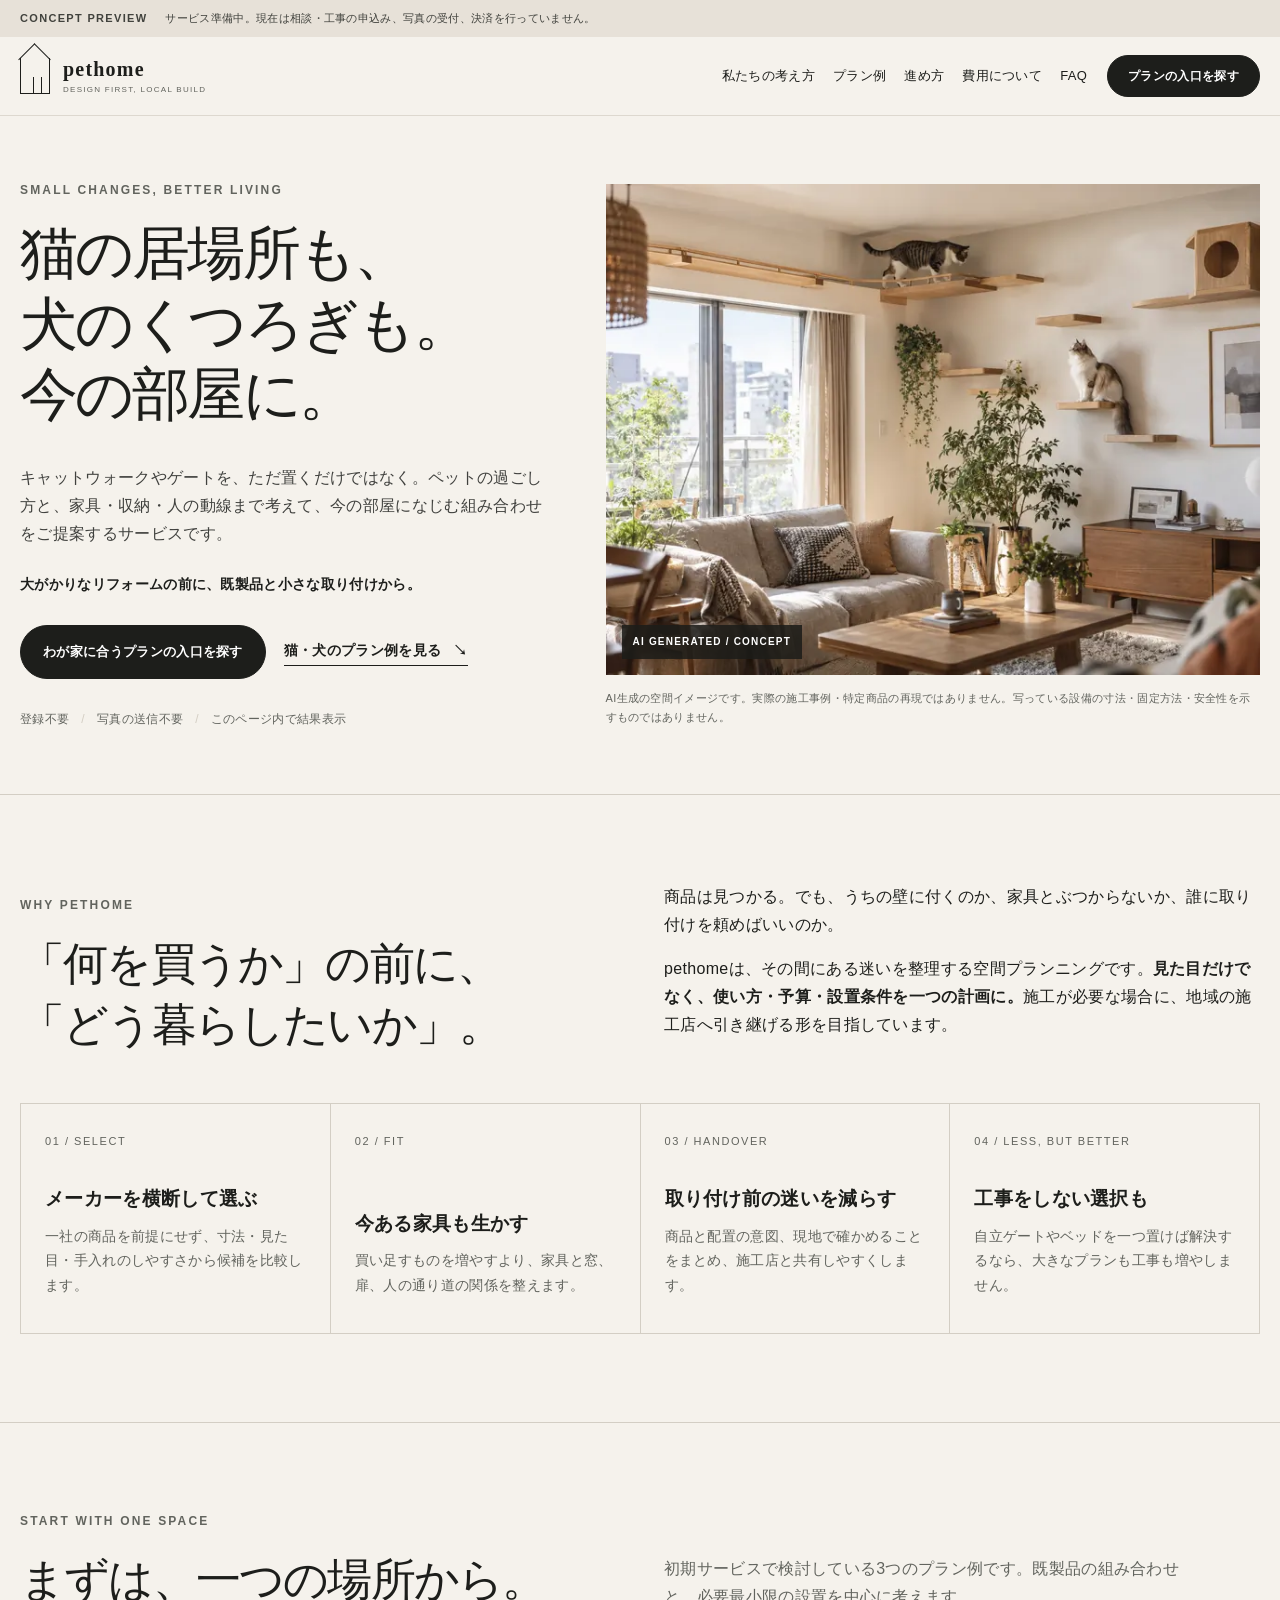
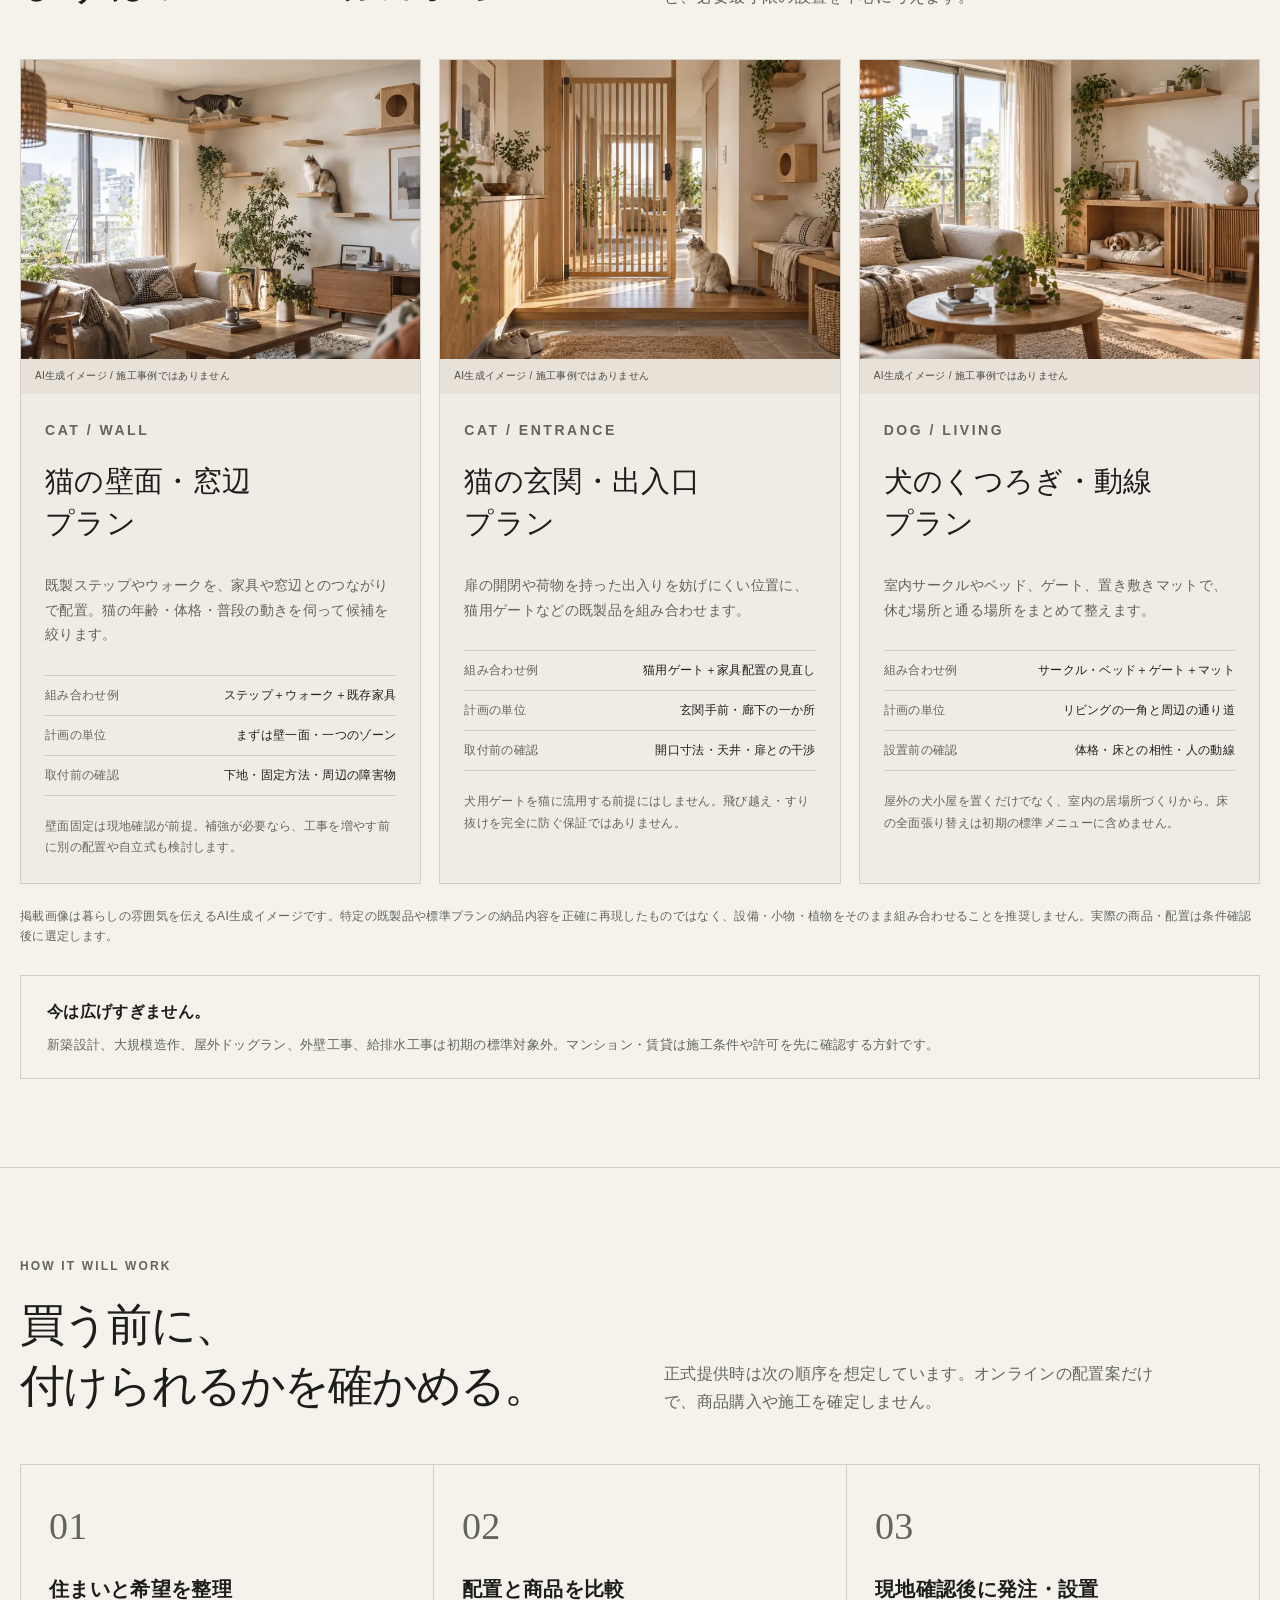
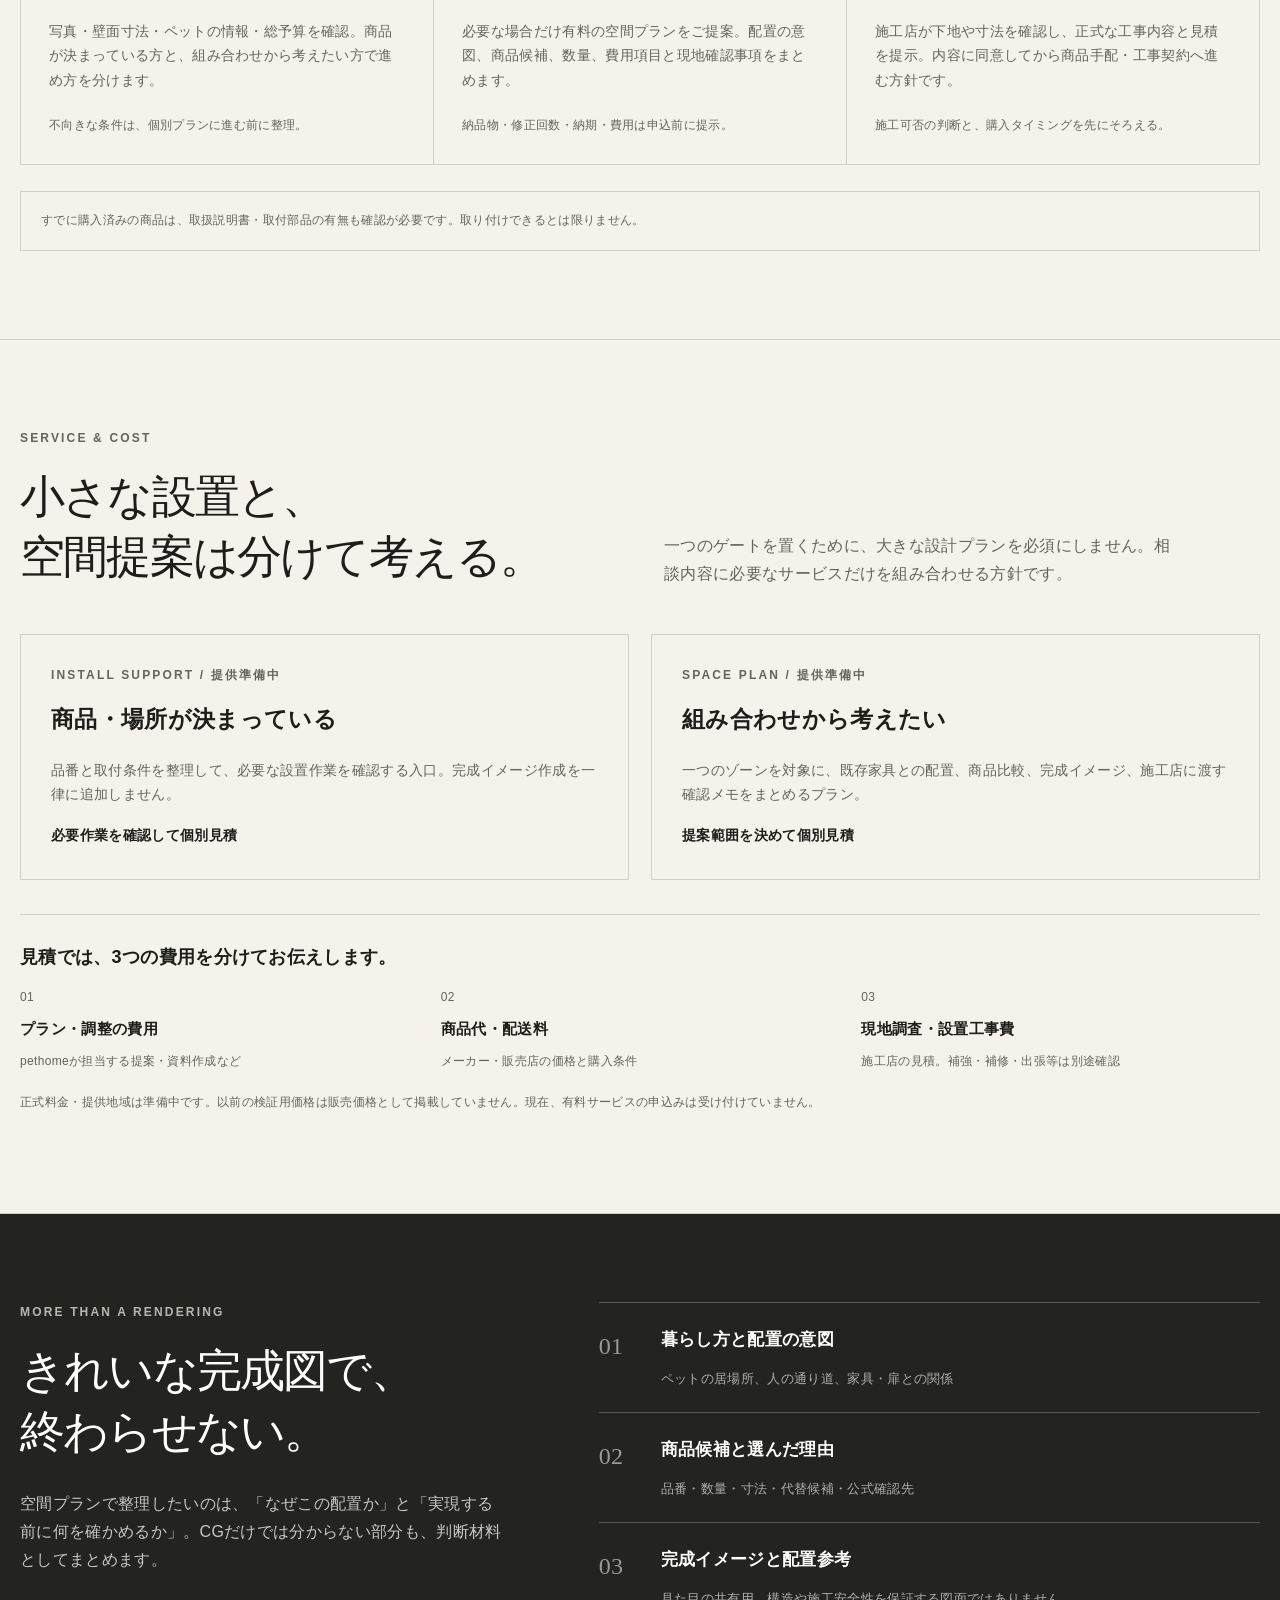
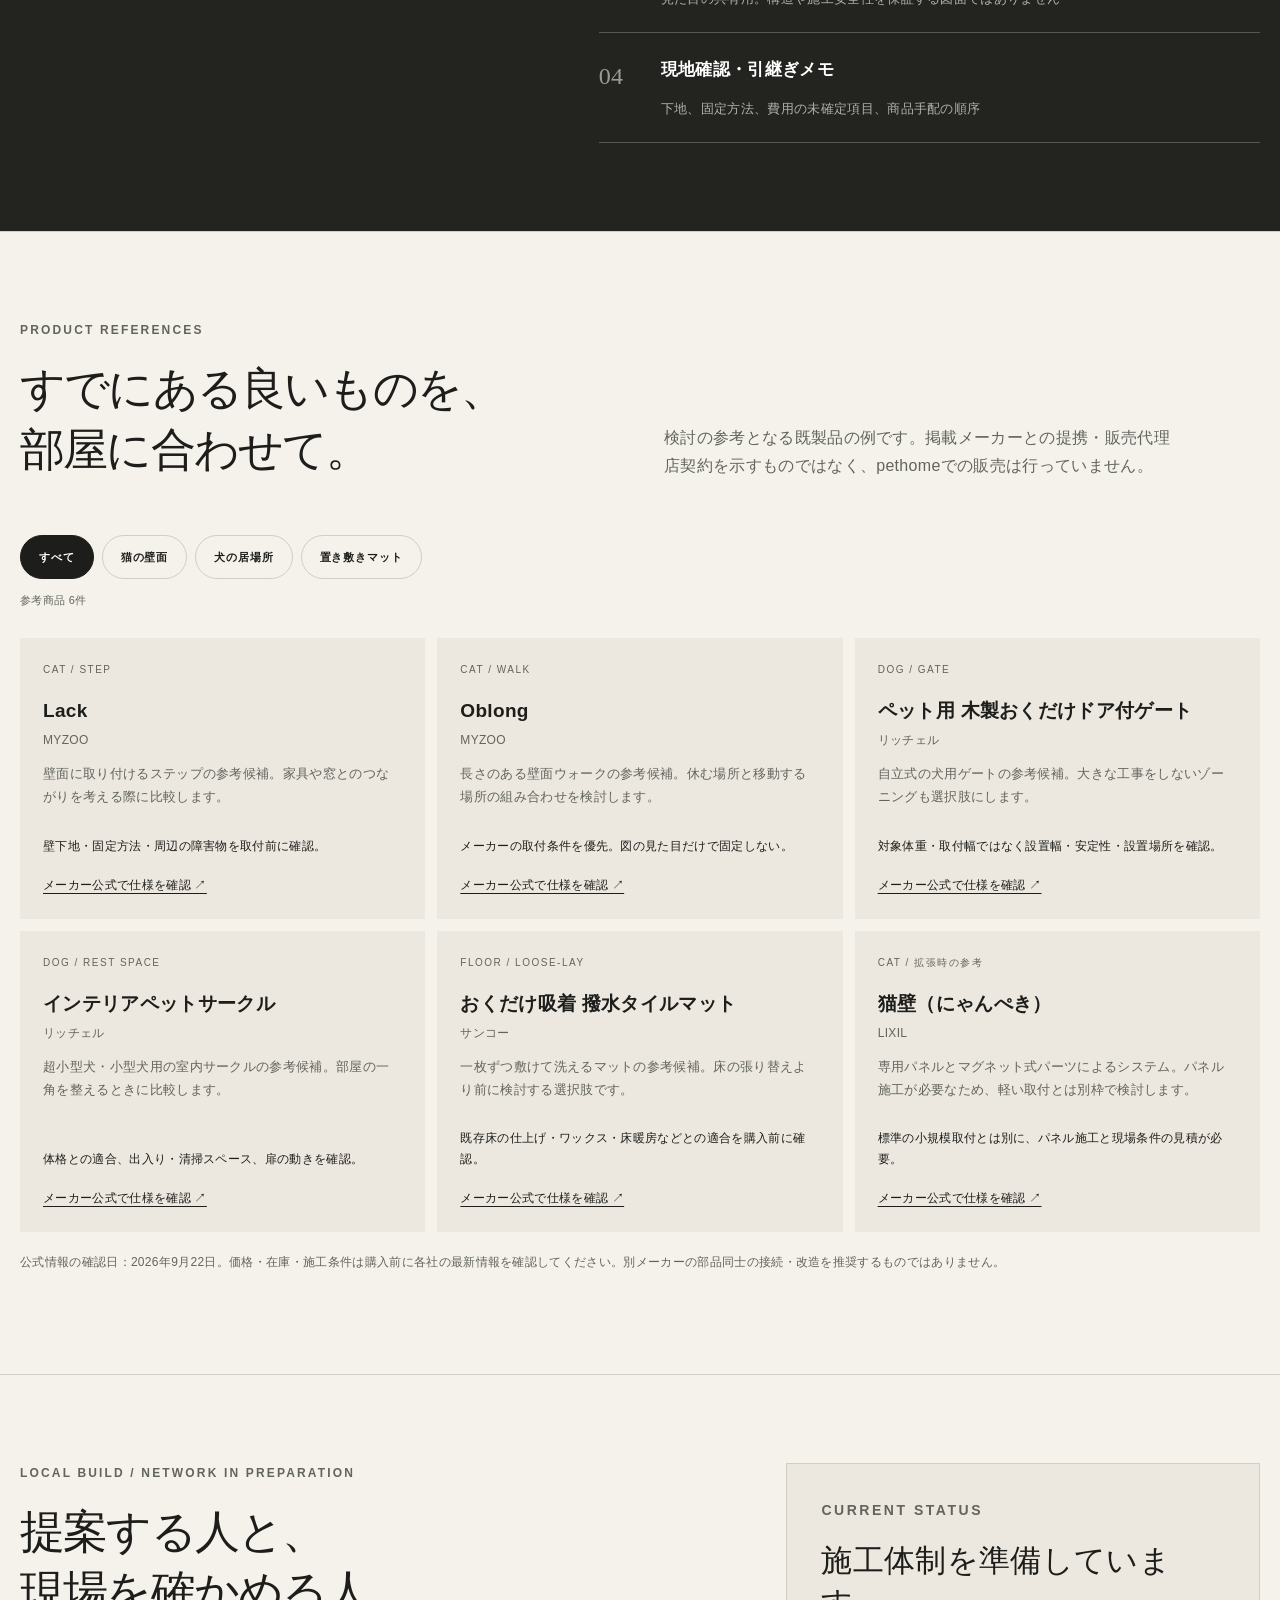
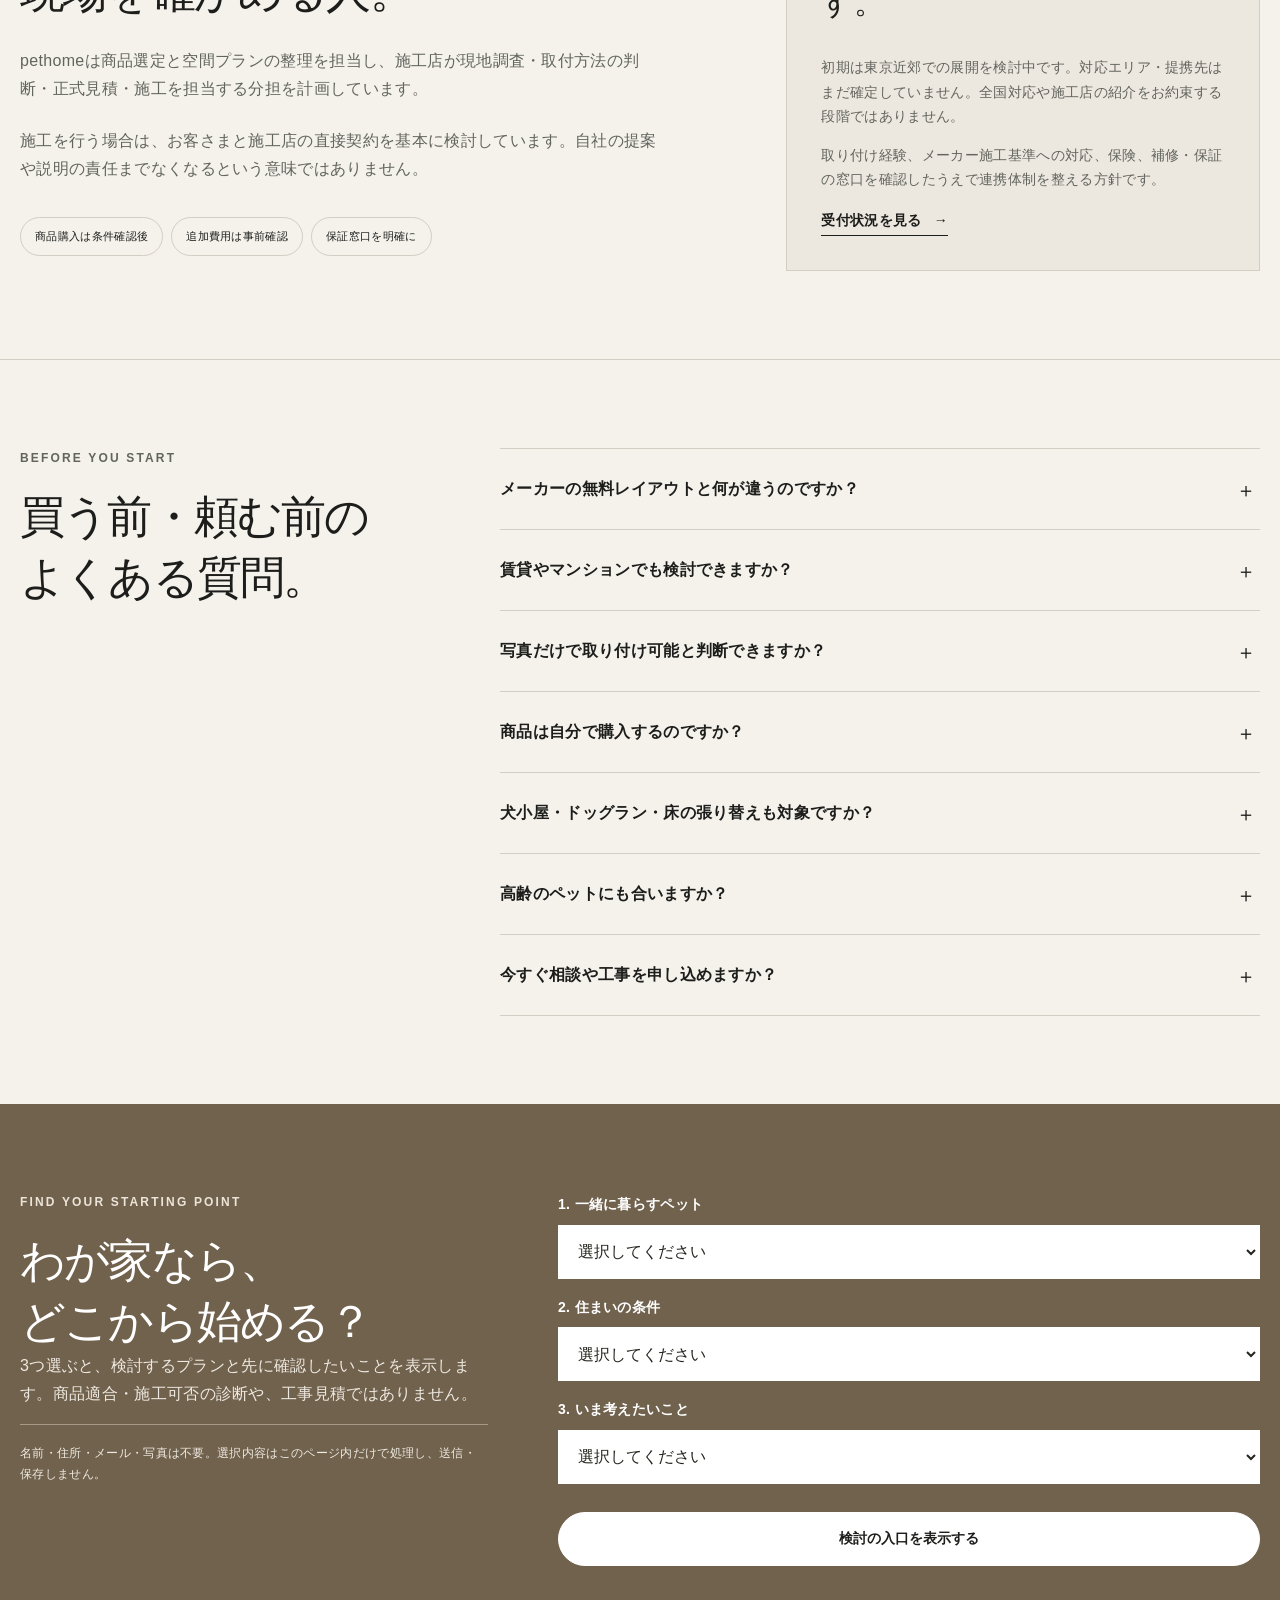
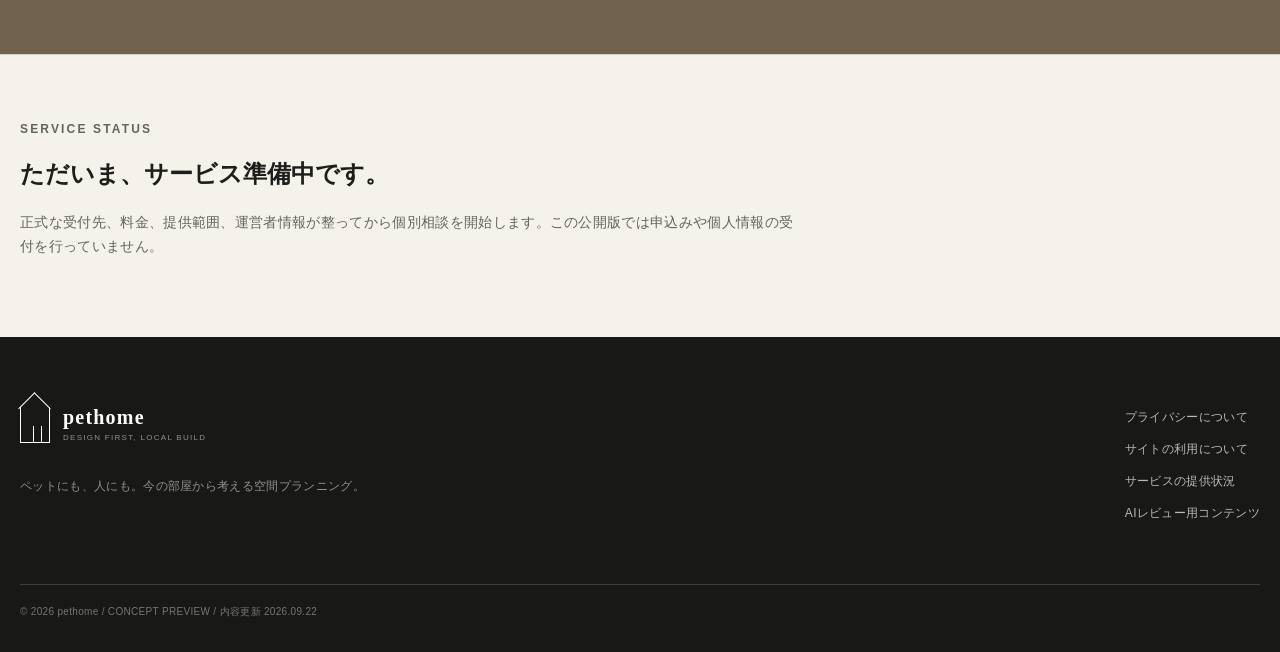
==== commit 551ec0c8: "feat: integrate AI imagery and automatically aggregate public review content" ====
--- a/index.html
+++ b/index.html
@@ -12,6 +12,7 @@
   <meta name="theme-color" content="#f5f2ec">
   <link rel="stylesheet" href="assets/css/site.css">
   <link rel="stylesheet" href="assets/css/review.css">
+  <link rel="stylesheet" href="assets/css/imagery.css">
   <script defer src="assets/js/site.js"></script>
 </head>
 <body>
@@ -35,15 +36,13 @@
           <div class="hero-actions"><a class="button button-dark" href="#check">わが家に合うプランの入口を探す</a><a class="text-link" href="#plans">猫・犬のプラン例を見る <span aria-hidden="true">↘</span></a></div>
           <ul class="micro-list" aria-label="セルフチェックの特徴"><li>登録不要</li><li>写真の送信不要</li><li>このページ内で結果表示</li></ul>
         </div>
-        <div class="hero-visual reveal">
-          <div class="visual-stage" role="img" aria-label="壁面にステップを配置するコンセプト図。施工実績や安全性を確認した設置図ではありません。">
-            <div class="visual-label">CONCEPT / 配置イメージ</div>
-            <div class="room room-after" aria-hidden="true"><div class="window"></div><div class="sofa"></div><div class="table"></div><div class="cat cat-a">●</div><div class="cat cat-b">●</div><div class="shelf s1"></div><div class="shelf s2"></div><div class="shelf s3"></div><div class="shelf s4"></div><div class="shelf s5"></div><div class="shelf-box"></div><div class="route-line r1"></div><div class="route-line r2"></div><div class="route-line r3"></div></div>
-            <div class="before-card" aria-hidden="true"><span>ROOM STUDY</span><div class="before-room"><div class="before-window"></div><div class="before-sofa"></div></div></div>
-            <div class="visual-caption"><span>いつものリビング</span><strong aria-hidden="true">→</strong><span>壁面を使うアイデア</span></div>
+        <figure class="hero-photograph reveal">
+          <div class="photo-frame">
+            <img src="assets/img/cat-wall.webp" srcset="assets/img/cat-wall-small.webp 704w, assets/img/cat-wall.webp 1408w" sizes="(max-width: 980px) calc(100vw - 40px), (max-width: 1280px) 52vw, 655px" width="1408" height="1056" fetchpriority="high" decoding="async" alt="木製ステップとウォークのあるリビングで過ごす猫。AI生成の空間イメージ。">
+            <span class="photo-label">AI GENERATED / CONCEPT</span>
           </div>
-          <p class="figure-note">イラストは構想を伝えるためのものです。実際の施工例・メーカー推奨配置ではありません。</p>
-        </div>
+          <figcaption class="figure-note">AI生成の空間イメージです。実際の施工事例・特定商品の再現ではありません。写っている設備の寸法・固定方法・安全性を示すものではありません。</figcaption>
+        </figure>
       </div>
     </section>
 
@@ -60,10 +59,11 @@
     <section id="plans" class="section section-plans">
       <div class="container section-title-row"><div><p class="eyebrow">START WITH ONE SPACE</p><h2>まずは、一つの場所から。</h2></div><p class="section-summary">初期サービスで検討している3つのプラン例です。既製品の組み合わせと、必要最小限の設置を中心に考えます。</p></div>
       <div class="container plan-grid">
-        <article class="plan-card" id="plan-cat-wall"><div class="plan-visual cat-wall-visual" aria-hidden="true"><div class="cw-shelf cw1"></div><div class="cw-shelf cw2"></div><div class="cw-shelf cw3"></div><div class="cw-box"></div><div class="cw-cat">●</div></div><div class="plan-content"><p class="eyebrow">CAT / WALL</p><h3>猫の壁面・窓辺<br>プラン</h3><p>既製ステップやウォークを、家具や窓辺とのつながりで配置。猫の年齢・体格・普段の動きを伺って候補を絞ります。</p><dl><div><dt>組み合わせ例</dt><dd>ステップ＋ウォーク＋既存家具</dd></div><div><dt>計画の単位</dt><dd>まずは壁一面・一つのゾーン</dd></div><div><dt>取付前の確認</dt><dd>下地・固定方法・周辺の障害物</dd></div></dl><p class="package-note">壁面固定は現地確認が前提。補強が必要なら、工事を増やす前に別の配置や自立式も検討します。</p></div></article>
-        <article class="plan-card" id="plan-cat-gate"><div class="plan-visual dog-gate-visual" aria-hidden="true"><div class="gate-left"></div><div class="gate-right"></div><div class="floor-grid"></div></div><div class="plan-content"><p class="eyebrow">CAT / ENTRANCE</p><h3>猫の玄関・出入口<br>プラン</h3><p>扉の開閉や荷物を持った出入りを妨げにくい位置に、猫用ゲートなどの既製品を組み合わせます。</p><dl><div><dt>組み合わせ例</dt><dd>猫用ゲート＋家具配置の見直し</dd></div><div><dt>計画の単位</dt><dd>玄関手前・廊下の一か所</dd></div><div><dt>取付前の確認</dt><dd>開口寸法・天井・扉との干渉</dd></div></dl><p class="package-note">犬用ゲートを猫に流用する前提にはしません。飛び越え・すり抜けを完全に防ぐ保証ではありません。</p></div></article>
-        <article class="plan-card" id="plan-dog"><div class="plan-visual floor-visual" aria-hidden="true"><div class="floor-room"></div><div class="floor-dog">●</div><div class="floor-arrow">↔</div></div><div class="plan-content"><p class="eyebrow">DOG / LIVING</p><h3>犬のくつろぎ・動線<br>プラン</h3><p>室内サークルやベッド、ゲート、置き敷きマットで、休む場所と通る場所をまとめて整えます。</p><dl><div><dt>組み合わせ例</dt><dd>サークル・ベッド＋ゲート＋マット</dd></div><div><dt>計画の単位</dt><dd>リビングの一角と周辺の通り道</dd></div><div><dt>設置前の確認</dt><dd>体格・床との相性・人の動線</dd></div></dl><p class="package-note">屋外の犬小屋を置くだけでなく、室内の居場所づくりから。床の全面張り替えは初期の標準メニューに含めません。</p></div></article>
+        <article class="plan-card" id="plan-cat-wall"><figure class="plan-photograph"><img src="assets/img/cat-wall-small.webp" srcset="assets/img/cat-wall-small.webp 704w, assets/img/cat-wall.webp 1408w" sizes="(max-width: 680px) calc(100vw - 28px), (max-width: 980px) 40vw, 400px" width="704" height="528" loading="lazy" decoding="async" alt="壁面の木製ウォークとステップを使う猫。AI生成の空間イメージ。"><figcaption>AI生成イメージ / 施工事例ではありません</figcaption></figure><div class="plan-content"><p class="eyebrow">CAT / WALL</p><h3>猫の壁面・窓辺<br>プラン</h3><p>既製ステップやウォークを、家具や窓辺とのつながりで配置。猫の年齢・体格・普段の動きを伺って候補を絞ります。</p><dl><div><dt>組み合わせ例</dt><dd>ステップ＋ウォーク＋既存家具</dd></div><div><dt>計画の単位</dt><dd>まずは壁一面・一つのゾーン</dd></div><div><dt>取付前の確認</dt><dd>下地・固定方法・周辺の障害物</dd></div></dl><p class="package-note">壁面固定は現地確認が前提。補強が必要なら、工事を増やす前に別の配置や自立式も検討します。</p></div></article>
+        <article class="plan-card" id="plan-cat-gate"><figure class="plan-photograph"><img src="assets/img/cat-entrance-small.webp" srcset="assets/img/cat-entrance-small.webp 704w, assets/img/cat-entrance.webp 1408w" sizes="(max-width: 680px) calc(100vw - 28px), (max-width: 980px) 40vw, 400px" width="704" height="528" loading="lazy" decoding="async" alt="木格子のゲートと収納のある玄関ホールにいる猫。AI生成の空間イメージ。"><figcaption>AI生成イメージ / 施工事例ではありません</figcaption></figure><div class="plan-content"><p class="eyebrow">CAT / ENTRANCE</p><h3>猫の玄関・出入口<br>プラン</h3><p>扉の開閉や荷物を持った出入りを妨げにくい位置に、猫用ゲートなどの既製品を組み合わせます。</p><dl><div><dt>組み合わせ例</dt><dd>猫用ゲート＋家具配置の見直し</dd></div><div><dt>計画の単位</dt><dd>玄関手前・廊下の一か所</dd></div><div><dt>取付前の確認</dt><dd>開口寸法・天井・扉との干渉</dd></div></dl><p class="package-note">犬用ゲートを猫に流用する前提にはしません。飛び越え・すり抜けを完全に防ぐ保証ではありません。</p></div></article>
+        <article class="plan-card" id="plan-dog"><figure class="plan-photograph"><img src="assets/img/dog-living-small.webp" srcset="assets/img/dog-living-small.webp 704w, assets/img/dog-living.webp 1408w" sizes="(max-width: 680px) calc(100vw - 28px), (max-width: 980px) 40vw, 400px" width="704" height="528" loading="lazy" decoding="async" alt="リビングの室内ハウスでくつろぐ犬と足元のマット。AI生成の空間イメージ。"><figcaption>AI生成イメージ / 施工事例ではありません</figcaption></figure><div class="plan-content"><p class="eyebrow">DOG / LIVING</p><h3>犬のくつろぎ・動線<br>プラン</h3><p>室内サークルやベッド、ゲート、置き敷きマットで、休む場所と通る場所をまとめて整えます。</p><dl><div><dt>組み合わせ例</dt><dd>サークル・ベッド＋ゲート＋マット</dd></div><div><dt>計画の単位</dt><dd>リビングの一角と周辺の通り道</dd></div><div><dt>設置前の確認</dt><dd>体格・床との相性・人の動線</dd></div></dl><p class="package-note">屋外の犬小屋を置くだけでなく、室内の居場所づくりから。床の全面張り替えは初期の標準メニューに含めません。</p></div></article>
       </div>
+      <p class="container figure-note photo-disclaimer">掲載画像は暮らしの雰囲気を伝えるAI生成イメージです。特定の既製品や標準プランの納品内容を正確に再現したものではなく、設備・小物・植物をそのまま組み合わせることを推奨しません。実際の商品・配置は条件確認後に選定します。</p>
       <div class="container scope-note"><strong>今は広げすぎません。</strong><p>新築設計、大規模造作、屋外ドッグラン、外壁工事、給排水工事は初期の標準対象外。マンション・賃貸は施工条件や許可を先に確認する方針です。</p></div>
     </section>
 
@@ -106,7 +106,7 @@
     <section id="check" class="section section-cta"><div id="contact" class="container cta-panel"><div><p class="eyebrow">FIND YOUR STARTING POINT</p><h2>わが家なら、<br>どこから始める？</h2><p>3つ選ぶと、検討するプランと先に確認したいことを表示します。商品適合・施工可否の診断や、工事見積ではありません。</p><p class="check-privacy">名前・住所・メール・写真は不要。選択内容はこのページ内だけで処理し、送信・保存しません。</p></div><div class="check-panel"><form id="self-check" class="mvp-form" action="#check" method="get"><fieldset><legend>1. 一緒に暮らすペット</legend><label><span class="sr-only">ペットを選択</span><select name="pet" required><option value="">選択してください</option><option value="cat">猫</option><option value="dog">犬</option><option value="both">猫と犬</option></select></label></fieldset><fieldset><legend>2. 住まいの条件</legend><label><span class="sr-only">住まいを選択</span><select name="home" required><option value="">選択してください</option><option value="owned">持ち家（戸建て）</option><option value="condo">持ち家（マンション）</option><option value="rental">賃貸</option><option value="unknown">設置条件がまだ分からない</option></select></label></fieldset><fieldset><legend>3. いま考えたいこと</legend><label><span class="sr-only">目的を選択</span><select name="goal" required><option value="">選択してください</option><option value="space">居場所や動線をまとめて整えたい</option><option value="gate">玄関や入ってほしくない場所を区切りたい</option><option value="install">買いたい商品が決まっていて、取り付けを考えたい</option><option value="floor">床を張り替えずに足元を整えたい</option></select></label></fieldset><button class="button button-light" type="submit">検討の入口を表示する</button></form><noscript><p>結果の表示にはJavaScriptが必要です。上のプラン例・FAQも参考にしてください。このページから申込みは送信されません。</p></noscript><section id="check-result" class="check-result" hidden tabindex="-1" aria-label="セルフチェックの結果"><p class="eyebrow">YOUR STARTING POINT</p><h3 id="result-title"></h3><p id="result-body"></p><ul id="result-checks"></ul><div class="result-actions"><button id="save-brief" class="button button-light" type="button">検討メモを保存</button><a class="text-link" id="result-link" href="#plans">プラン例へ <span aria-hidden="true">↑</span></a></div><p class="form-note">結果は一般的な検討の入口です。受付・発注・予約は成立しません。</p></section></div></div></section>
     <section id="availability" class="availability"><div class="container"><p class="eyebrow">SERVICE STATUS</p><h2>ただいま、サービス準備中です。</h2><p>正式な受付先、料金、提供範囲、運営者情報が整ってから個別相談を開始します。この公開版では申込みや個人情報の受付を行っていません。</p></div></section>
   </main>
-  <footer class="site-footer"><div class="container footer-grid"><div><a class="brand brand-footer" href="#top"><span class="brand-mark" aria-hidden="true"></span><span class="brand-copy"><strong>pethome</strong><small>DESIGN FIRST, LOCAL BUILD</small></span></a><p>ペットにも、人にも。今の部屋から考える空間プランニング。</p></div><nav class="footer-links" aria-label="補足情報"><a href="privacy.html">プライバシーについて</a><a href="terms.html">サイトの利用について</a><a href="commercial.html">サービスの提供状況</a></nav></div><div class="container footer-bottom">© 2026 pethome / CONCEPT PREVIEW / 内容更新 2026.09.22</div></footer>
+  <footer class="site-footer"><div class="container footer-grid"><div><a class="brand brand-footer" href="#top"><span class="brand-mark" aria-hidden="true"></span><span class="brand-copy"><strong>pethome</strong><small>DESIGN FIRST, LOCAL BUILD</small></span></a><p>ペットにも、人にも。今の部屋から考える空間プランニング。</p></div><nav class="footer-links" aria-label="補足情報"><a href="privacy.html">プライバシーについて</a><a href="terms.html">サイトの利用について</a><a href="commercial.html">サービスの提供状況</a><a href="ai-review.html">AIレビュー用コンテンツ</a></nav></div><div class="container footer-bottom">© 2026 pethome / CONCEPT PREVIEW / 内容更新 2026.09.22</div></footer>
   <div class="mobile-cta"><a class="button button-dark" href="#check">わが家のプランの入口を探す</a></div>
 </body>
 </html>
--- a/assets/css/imagery.css
+++ b/assets/css/imagery.css
@@ -0,0 +1,10 @@
+/* AI concept imagery: preserve the supplied 4:3 composition without stretching. */
+.hero-photograph{margin:0;min-width:0;align-self:center}
+.photo-frame{position:relative;background:#ded8ce;overflow:hidden}
+.hero-photograph img,.plan-photograph img{display:block;width:100%;height:auto;aspect-ratio:4/3;object-fit:contain}
+.photo-label{position:absolute;left:16px;bottom:16px;padding:8px 11px;background:rgba(28,29,25,.86);color:#fff;font-size:10px;font-weight:700;letter-spacing:.12em}
+.hero-photograph figcaption{margin-top:14px;max-width:65em}
+.plan-photograph{margin:0;min-width:0;background:#e7e1d8;align-self:start}
+.plan-photograph figcaption{padding:9px 14px;background:#e7e1d8;color:#494b44;font-size:10px;line-height:1.65}
+.photo-disclaimer{margin-top:22px;max-width:var(--max);font-size:12px}
+@media(max-width:680px){.hero-photograph{order:-1}.hero-grid{gap:24px}.photo-label{left:12px;bottom:12px;font-size:9px}.hero-photograph figcaption{font-size:11px}.photo-disclaimer{font-size:11px}}
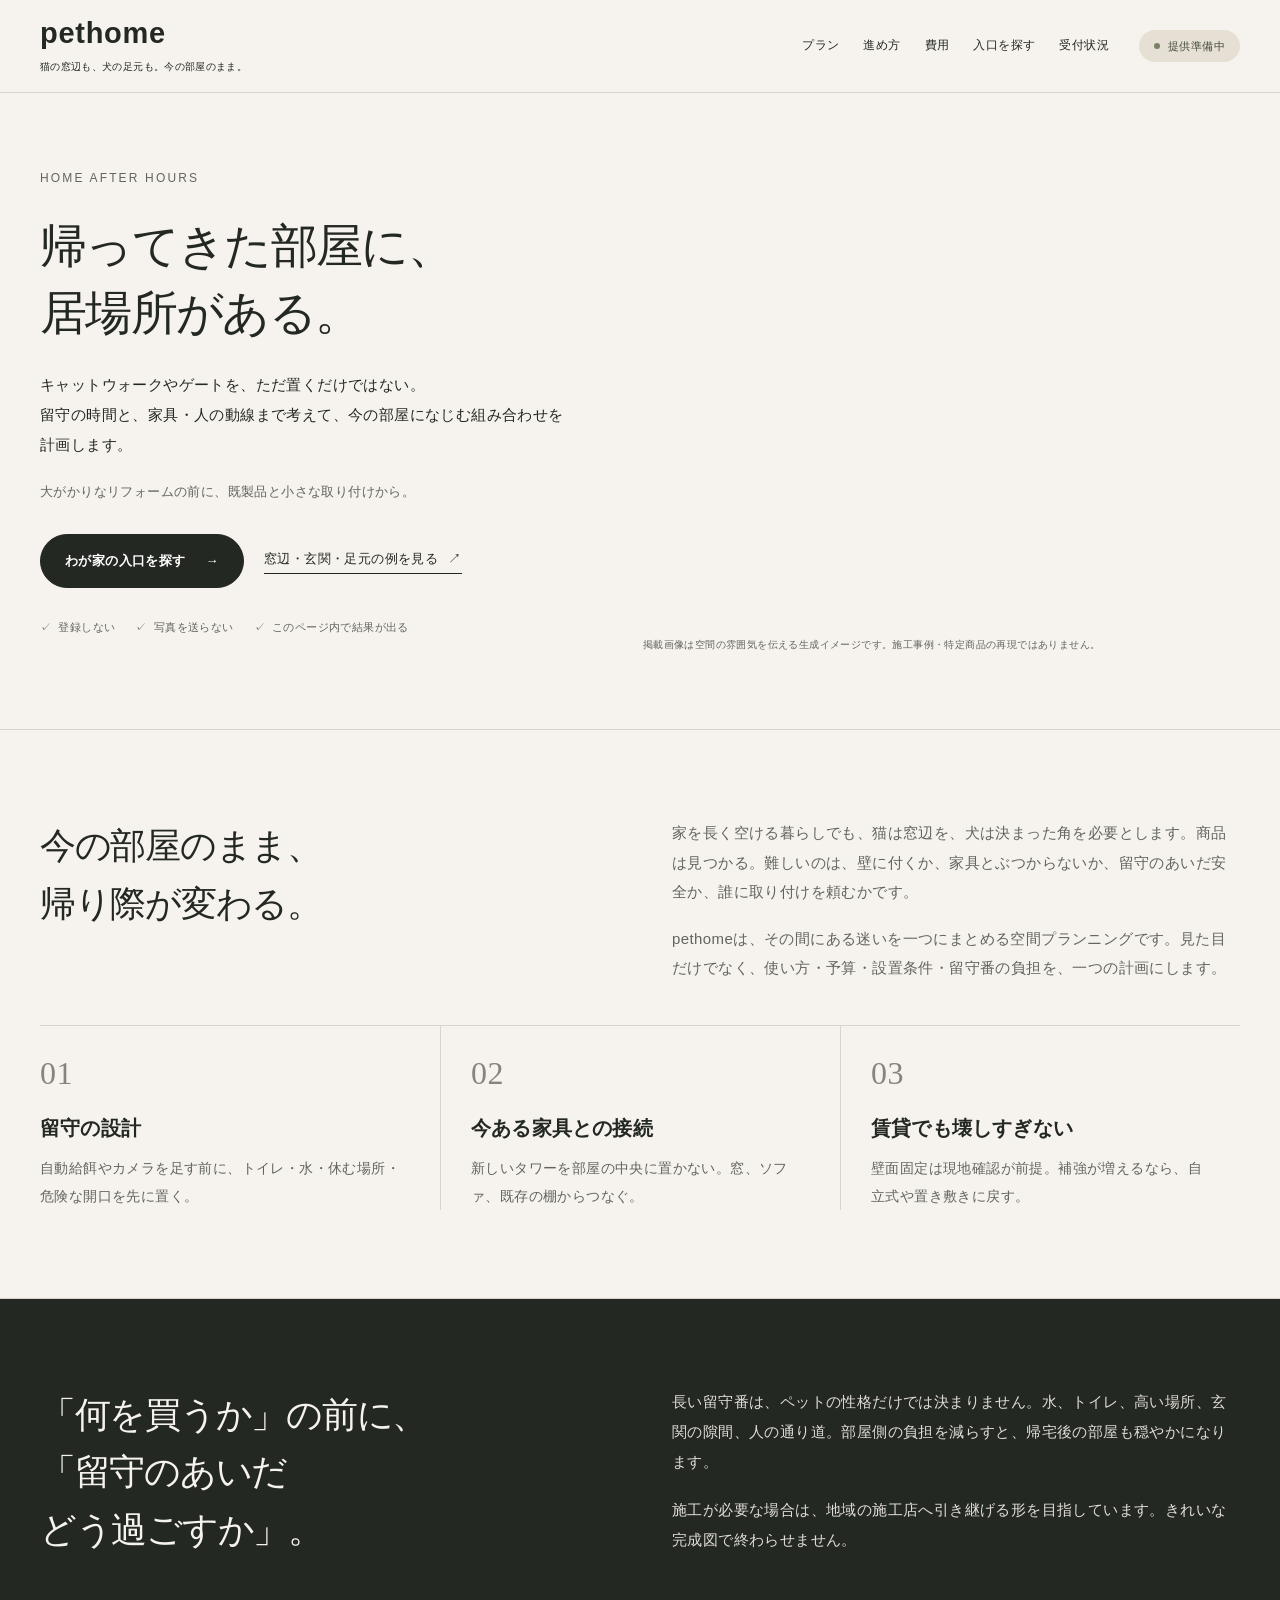
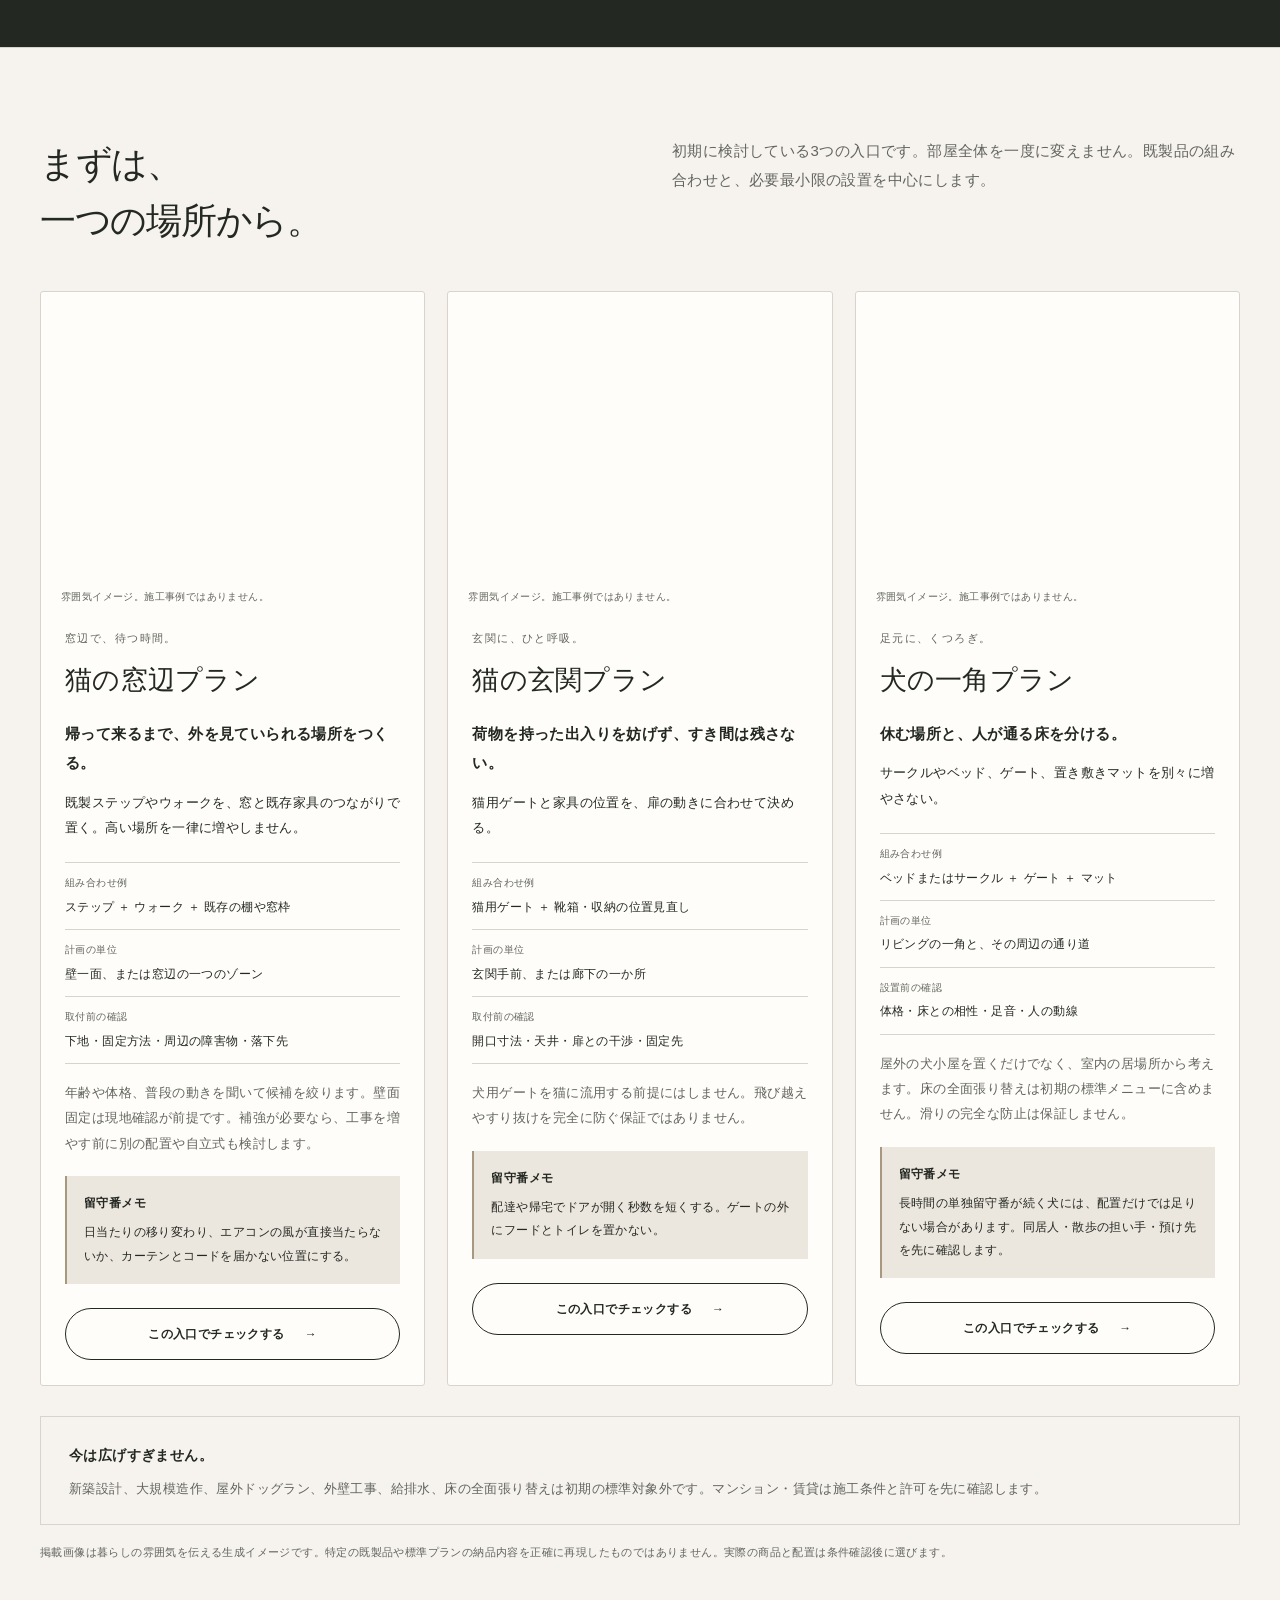
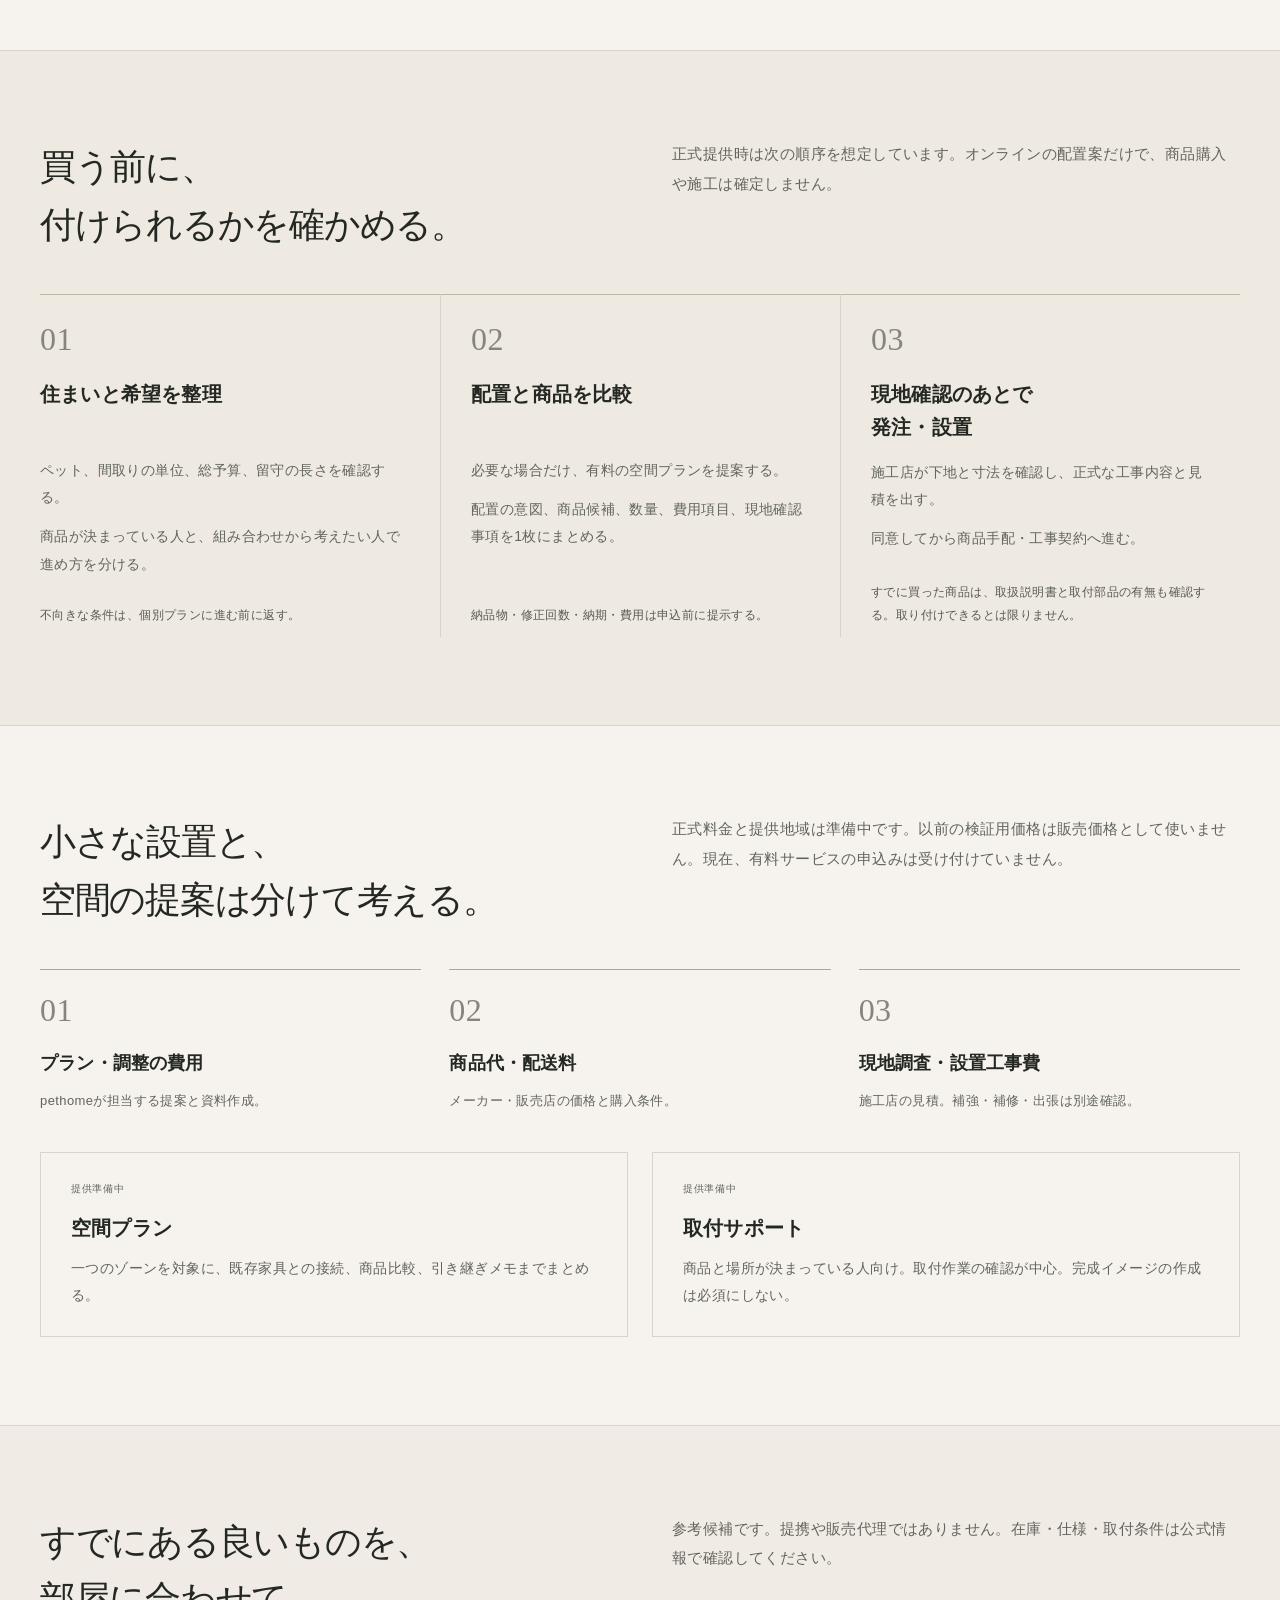
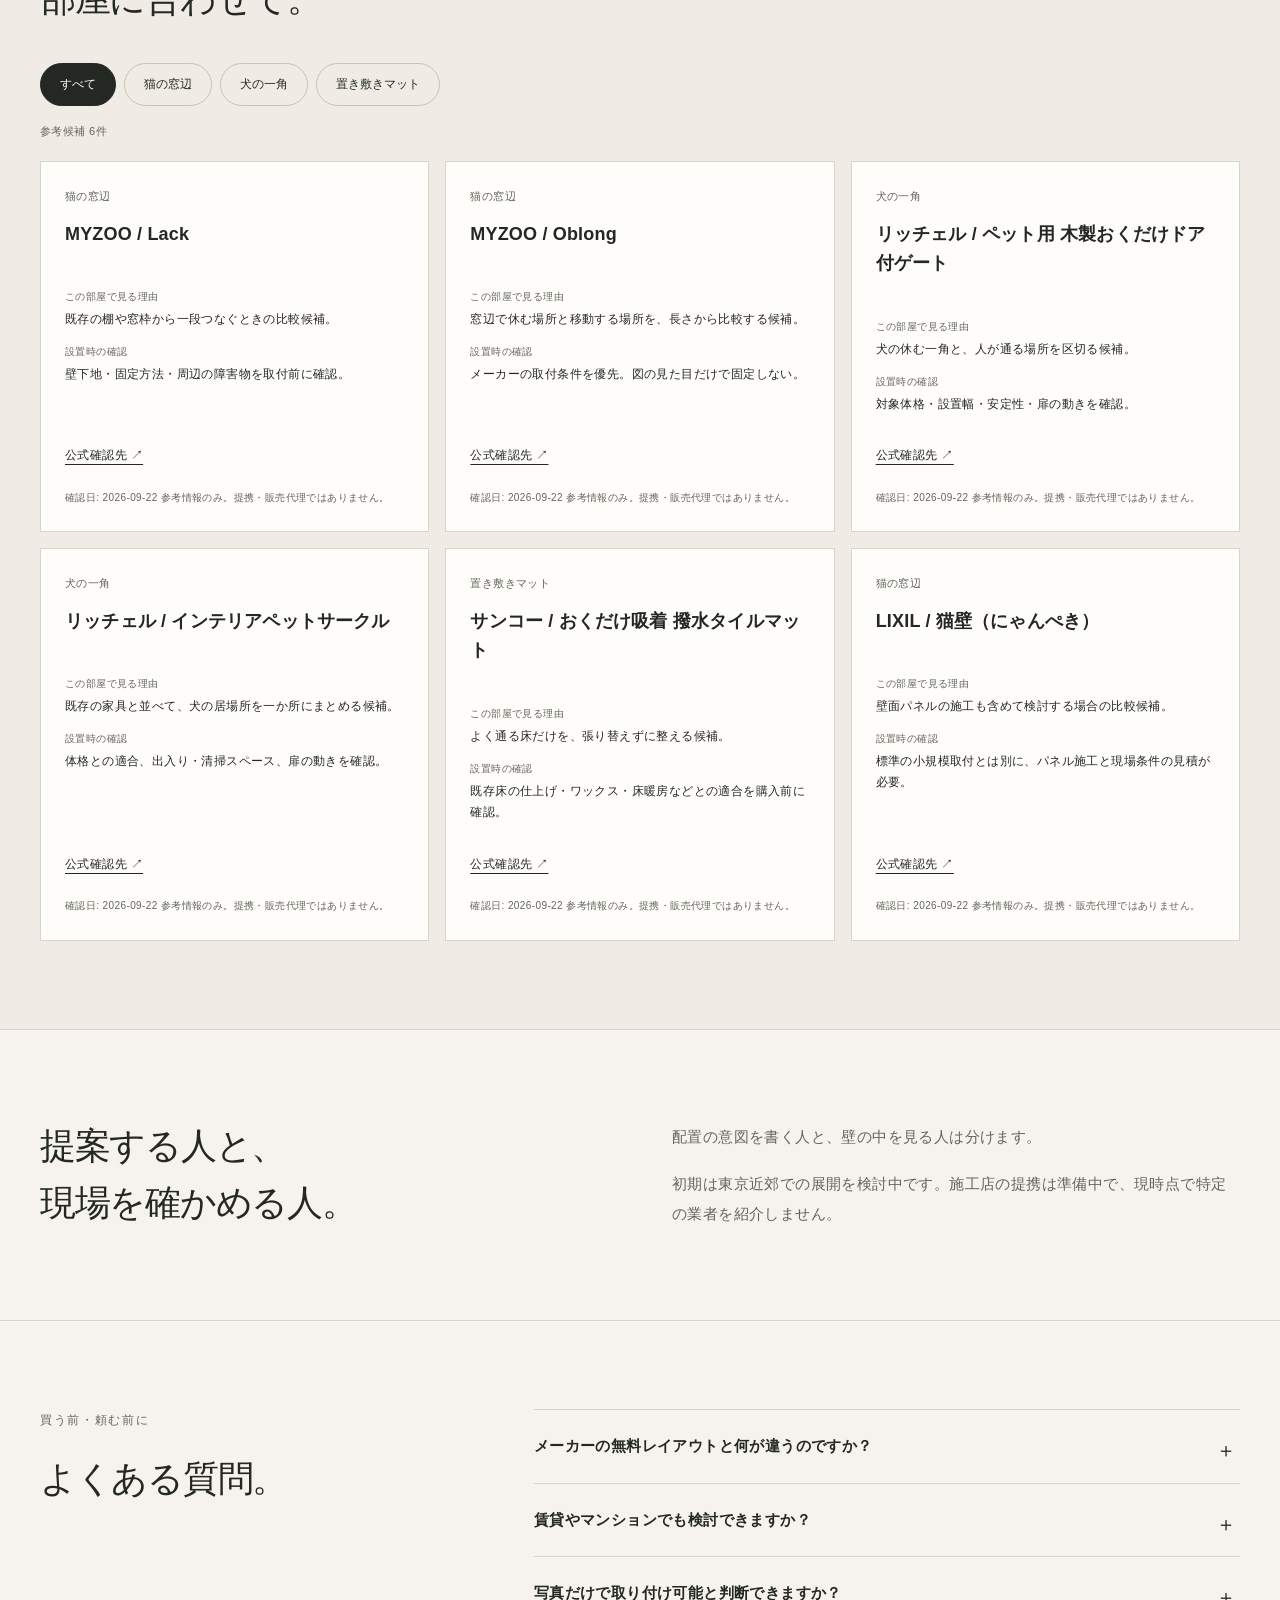
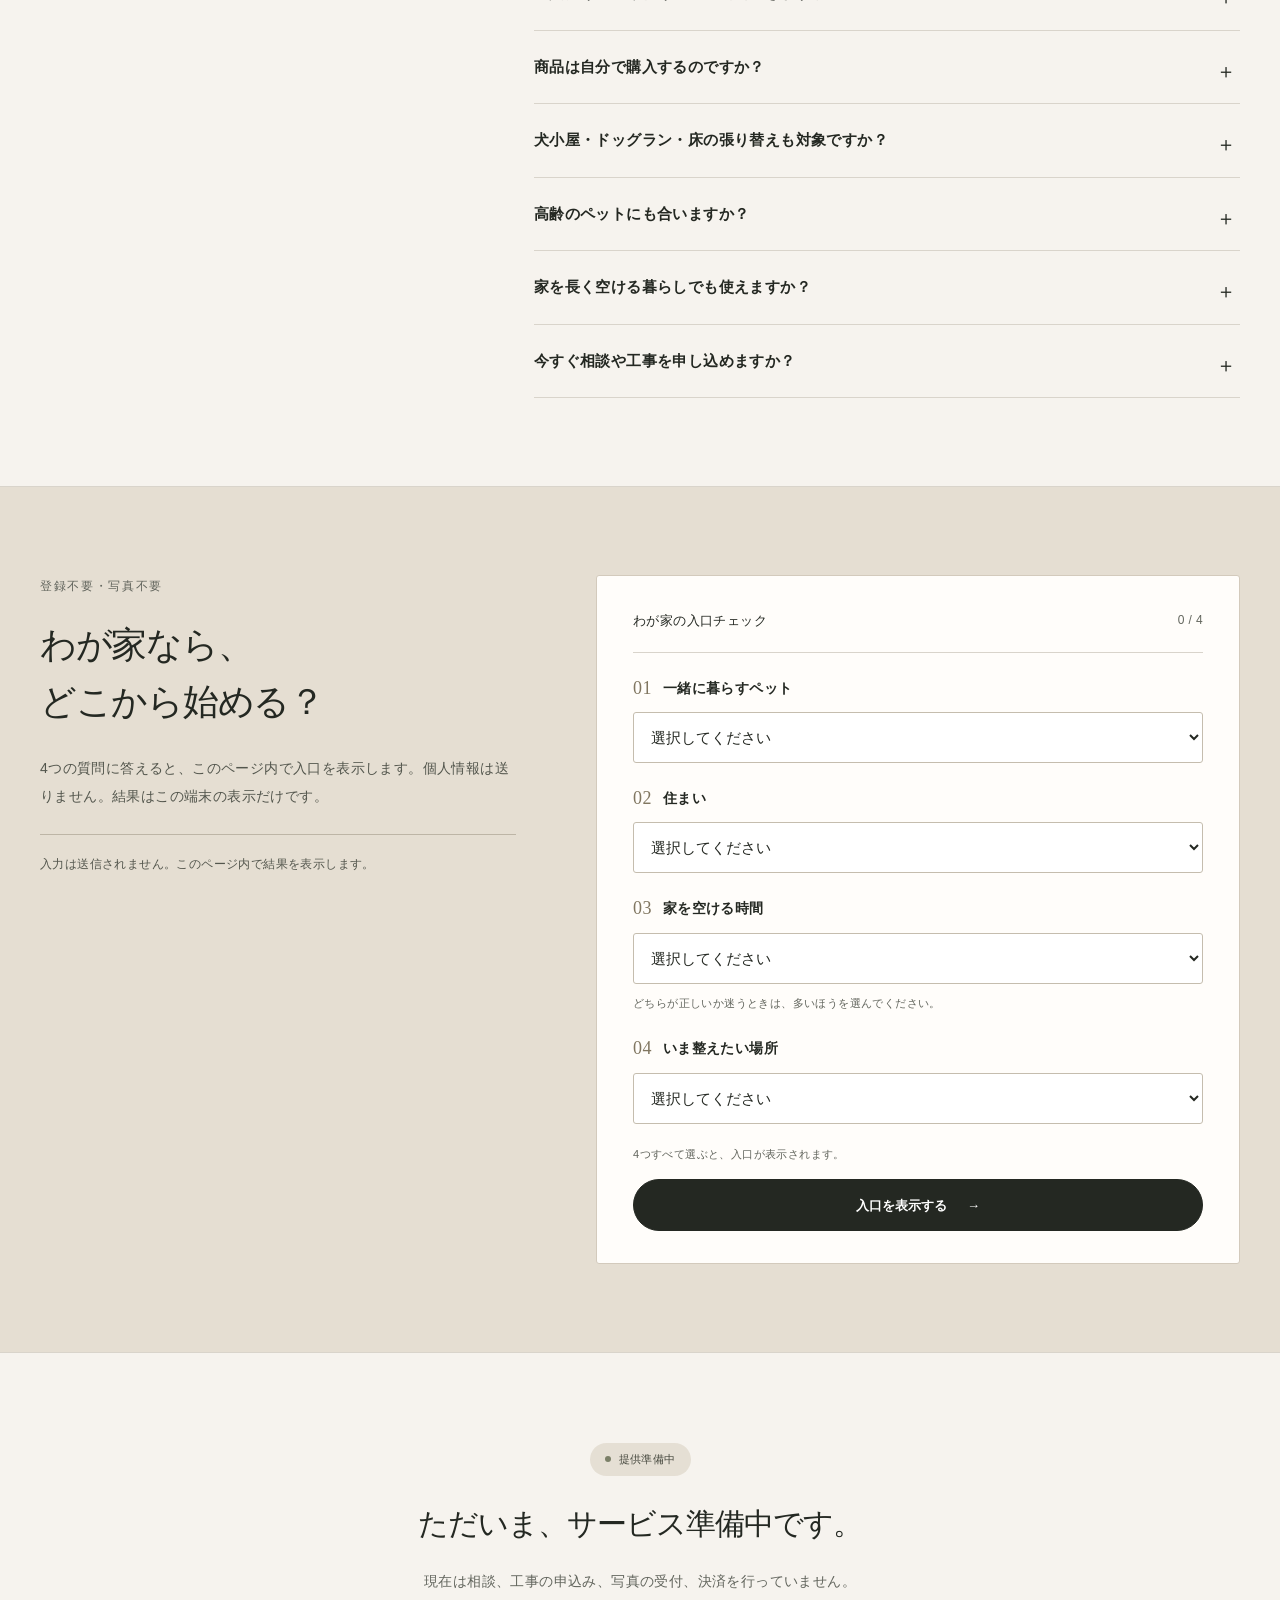
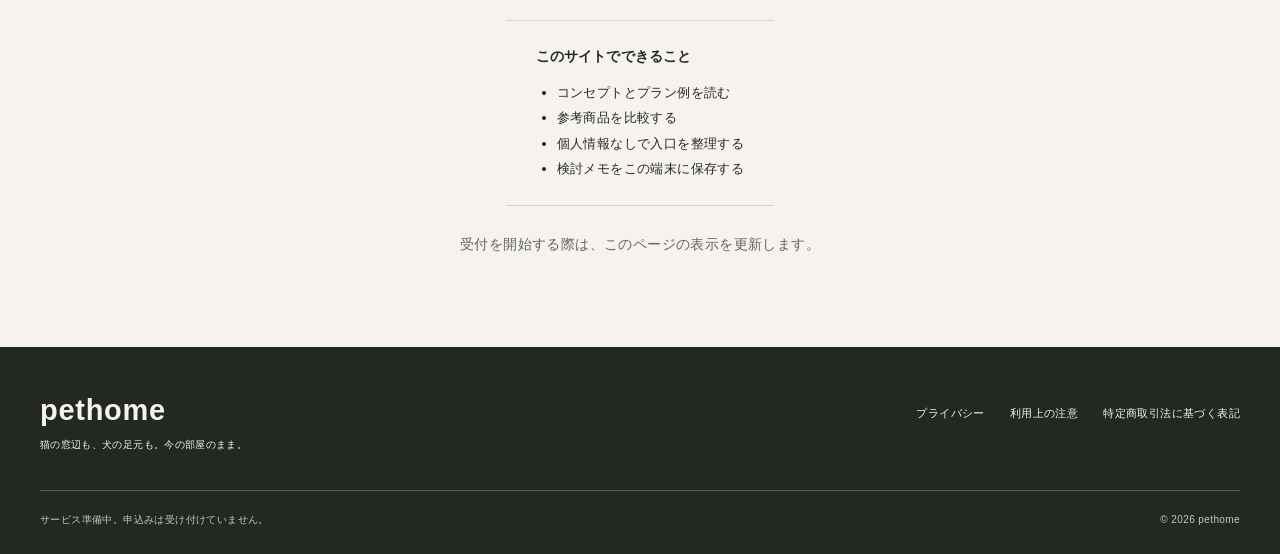
==== commit 4353f693: "feat: implement home-after-hours HTML and four-question local check" ====
--- a/index.html
+++ b/index.html
@@ -1,112 +1,53 @@
 <!doctype html>
-<html lang="ja">
-<head>
-  <meta charset="utf-8">
-  <meta name="viewport" content="width=device-width,initial-scale=1">
-  <title>pethome｜猫の居場所も、犬のくつろぎも。今の部屋に。</title>
-  <meta name="description" content="キャットウォーク、ペットゲート、室内のくつろぎスペース。既製品の選び方と配置から、必要な取り付けまでを考えるペット空間プランニング。サービス準備中のコンセプト公開版です。">
-  <meta name="robots" content="noindex,follow">
-  <meta property="og:title" content="pethome｜猫の居場所も、犬のくつろぎも。今の部屋に。">
-  <meta property="og:description" content="大がかりなリフォームの前に、既製品と小さな取り付けでできることから。サービス準備中。">
-  <meta property="og:type" content="website">
-  <meta name="theme-color" content="#f5f2ec">
-  <link rel="stylesheet" href="assets/css/site.css">
-  <link rel="stylesheet" href="assets/css/review.css">
-  <link rel="stylesheet" href="assets/css/imagery.css">
-  <script defer src="assets/js/site.js"></script>
-</head>
-<body>
-  <a class="skip-link" href="#main">本文へ移動</a>
-  <div class="preview-notice"><div class="container"><strong>CONCEPT PREVIEW</strong><span>サービス準備中。現在は相談・工事の申込み、写真の受付、決済を行っていません。</span></div></div>
-  <header class="site-header">
-    <div class="container header-inner">
-      <a class="brand" href="#top" aria-label="pethome トップへ"><span class="brand-mark" aria-hidden="true"></span><span class="brand-copy"><strong>pethome</strong><small>DESIGN FIRST, LOCAL BUILD</small></span></a>
-      <nav class="desktop-nav" aria-label="メインナビゲーション"><a href="#service">私たちの考え方</a><a href="#plans">プラン例</a><a href="#flow">進め方</a><a href="#price">費用について</a><a href="#faq">FAQ</a></nav>
-      <a class="button button-dark header-cta" href="#check">プランの入口を探す</a>
-    </div>
-  </header>
-  <main id="main">
-    <section id="top" class="hero section-shell">
-      <div class="container hero-grid">
-        <div class="hero-copy reveal">
-          <p class="eyebrow">SMALL CHANGES, BETTER LIVING</p>
-          <h1>猫の居場所も、<br>犬のくつろぎも。<br>今の部屋に。</h1>
-          <p class="hero-lead">キャットウォークやゲートを、ただ置くだけではなく。<br>ペットの過ごし方と、家具・収納・人の動線まで考えて、<br>今の部屋になじむ組み合わせをご提案するサービスです。</p>
-          <p class="hero-note">大がかりなリフォームの前に、既製品と小さな取り付けから。</p>
-          <div class="hero-actions"><a class="button button-dark" href="#check">わが家に合うプランの入口を探す</a><a class="text-link" href="#plans">猫・犬のプラン例を見る <span aria-hidden="true">↘</span></a></div>
-          <ul class="micro-list" aria-label="セルフチェックの特徴"><li>登録不要</li><li>写真の送信不要</li><li>このページ内で結果表示</li></ul>
-        </div>
-        <figure class="hero-photograph reveal">
-          <div class="photo-frame">
-            <img src="assets/img/cat-wall.webp" srcset="assets/img/cat-wall-small.webp 704w, assets/img/cat-wall.webp 1408w" sizes="(max-width: 980px) calc(100vw - 40px), (max-width: 1280px) 52vw, 655px" width="1408" height="1056" fetchpriority="high" decoding="async" alt="木製ステップとウォークのあるリビングで過ごす猫。AI生成の空間イメージ。">
-            <span class="photo-label">AI GENERATED / CONCEPT</span>
-          </div>
-          <figcaption class="figure-note">AI生成の空間イメージです。実際の施工事例・特定商品の再現ではありません。写っている設備の寸法・固定方法・安全性を示すものではありません。</figcaption>
-        </figure>
-      </div>
-    </section>
-
-    <section id="service" class="section section-intro">
-      <div class="container two-col-head"><div><p class="eyebrow">WHY PETHOME</p><h2>「何を買うか」の前に、<br>「どう暮らしたいか」。</h2></div><div class="intro-copy"><p>商品は見つかる。でも、うちの壁に付くのか、家具とぶつからないか、誰に取り付けを頼めばいいのか。</p><p>pethomeは、その間にある迷いを整理する空間プランニングです。<strong>見た目だけでなく、使い方・予算・設置条件を一つの計画に。</strong>施工が必要な場合に、地域の施工店へ引き継げる形を目指しています。</p></div></div>
-      <div class="container problem-grid">
-        <article class="problem-card"><span class="problem-no">01 / SELECT</span><h3>メーカーを横断して選ぶ</h3><p>一社の商品を前提にせず、寸法・見た目・手入れのしやすさから候補を比較します。</p></article>
-        <article class="problem-card"><span class="problem-no">02 / FIT</span><h3>今ある家具も生かす</h3><p>買い足すものを増やすより、家具と窓、扉、人の通り道の関係を整えます。</p></article>
-        <article class="problem-card"><span class="problem-no">03 / HANDOVER</span><h3>取り付け前の迷いを減らす</h3><p>商品と配置の意図、現地で確かめることをまとめ、施工店と共有しやすくします。</p></article>
-        <article class="problem-card"><span class="problem-no">04 / LESS, BUT BETTER</span><h3>工事をしない選択も</h3><p>自立ゲートやベッドを一つ置けば解決するなら、大きなプランも工事も増やしません。</p></article>
-      </div>
-    </section>
-
-    <section id="plans" class="section section-plans">
-      <div class="container section-title-row"><div><p class="eyebrow">START WITH ONE SPACE</p><h2>まずは、一つの場所から。</h2></div><p class="section-summary">初期サービスで検討している3つのプラン例です。既製品の組み合わせと、必要最小限の設置を中心に考えます。</p></div>
-      <div class="container plan-grid">
-        <article class="plan-card" id="plan-cat-wall"><figure class="plan-photograph"><img src="assets/img/cat-wall-small.webp" srcset="assets/img/cat-wall-small.webp 704w, assets/img/cat-wall.webp 1408w" sizes="(max-width: 680px) calc(100vw - 28px), (max-width: 980px) 40vw, 400px" width="704" height="528" loading="lazy" decoding="async" alt="壁面の木製ウォークとステップを使う猫。AI生成の空間イメージ。"><figcaption>AI生成イメージ / 施工事例ではありません</figcaption></figure><div class="plan-content"><p class="eyebrow">CAT / WALL</p><h3>猫の壁面・窓辺<br>プラン</h3><p>既製ステップやウォークを、家具や窓辺とのつながりで配置。猫の年齢・体格・普段の動きを伺って候補を絞ります。</p><dl><div><dt>組み合わせ例</dt><dd>ステップ＋ウォーク＋既存家具</dd></div><div><dt>計画の単位</dt><dd>まずは壁一面・一つのゾーン</dd></div><div><dt>取付前の確認</dt><dd>下地・固定方法・周辺の障害物</dd></div></dl><p class="package-note">壁面固定は現地確認が前提。補強が必要なら、工事を増やす前に別の配置や自立式も検討します。</p></div></article>
-        <article class="plan-card" id="plan-cat-gate"><figure class="plan-photograph"><img src="assets/img/cat-entrance-small.webp" srcset="assets/img/cat-entrance-small.webp 704w, assets/img/cat-entrance.webp 1408w" sizes="(max-width: 680px) calc(100vw - 28px), (max-width: 980px) 40vw, 400px" width="704" height="528" loading="lazy" decoding="async" alt="木格子のゲートと収納のある玄関ホールにいる猫。AI生成の空間イメージ。"><figcaption>AI生成イメージ / 施工事例ではありません</figcaption></figure><div class="plan-content"><p class="eyebrow">CAT / ENTRANCE</p><h3>猫の玄関・出入口<br>プラン</h3><p>扉の開閉や荷物を持った出入りを妨げにくい位置に、猫用ゲートなどの既製品を組み合わせます。</p><dl><div><dt>組み合わせ例</dt><dd>猫用ゲート＋家具配置の見直し</dd></div><div><dt>計画の単位</dt><dd>玄関手前・廊下の一か所</dd></div><div><dt>取付前の確認</dt><dd>開口寸法・天井・扉との干渉</dd></div></dl><p class="package-note">犬用ゲートを猫に流用する前提にはしません。飛び越え・すり抜けを完全に防ぐ保証ではありません。</p></div></article>
-        <article class="plan-card" id="plan-dog"><figure class="plan-photograph"><img src="assets/img/dog-living-small.webp" srcset="assets/img/dog-living-small.webp 704w, assets/img/dog-living.webp 1408w" sizes="(max-width: 680px) calc(100vw - 28px), (max-width: 980px) 40vw, 400px" width="704" height="528" loading="lazy" decoding="async" alt="リビングの室内ハウスでくつろぐ犬と足元のマット。AI生成の空間イメージ。"><figcaption>AI生成イメージ / 施工事例ではありません</figcaption></figure><div class="plan-content"><p class="eyebrow">DOG / LIVING</p><h3>犬のくつろぎ・動線<br>プラン</h3><p>室内サークルやベッド、ゲート、置き敷きマットで、休む場所と通る場所をまとめて整えます。</p><dl><div><dt>組み合わせ例</dt><dd>サークル・ベッド＋ゲート＋マット</dd></div><div><dt>計画の単位</dt><dd>リビングの一角と周辺の通り道</dd></div><div><dt>設置前の確認</dt><dd>体格・床との相性・人の動線</dd></div></dl><p class="package-note">屋外の犬小屋を置くだけでなく、室内の居場所づくりから。床の全面張り替えは初期の標準メニューに含めません。</p></div></article>
-      </div>
-      <p class="container figure-note photo-disclaimer">掲載画像は暮らしの雰囲気を伝えるAI生成イメージです。特定の既製品や標準プランの納品内容を正確に再現したものではなく、設備・小物・植物をそのまま組み合わせることを推奨しません。実際の商品・配置は条件確認後に選定します。</p>
-      <div class="container scope-note"><strong>今は広げすぎません。</strong><p>新築設計、大規模造作、屋外ドッグラン、外壁工事、給排水工事は初期の標準対象外。マンション・賃貸は施工条件や許可を先に確認する方針です。</p></div>
-    </section>
-
-    <section id="flow" class="section section-process"><div class="container">
-      <div class="section-title-row"><div><p class="eyebrow">HOW IT WILL WORK</p><h2>買う前に、<br>付けられるかを確かめる。</h2></div><p class="section-summary">正式提供時は次の順序を想定しています。オンラインの配置案だけで、商品購入や施工を確定しません。</p></div>
-      <div class="process-grid review-process">
-        <article class="process-step"><span>01</span><h3>住まいと希望を整理</h3><p>写真・壁面寸法・ペットの情報・総予算を確認。商品が決まっている方と、組み合わせから考えたい方で進め方を分けます。</p><small>不向きな条件は、個別プランに進む前に整理。</small></article>
-        <article class="process-step"><span>02</span><h3>配置と商品を比較</h3><p>必要な場合だけ有料の空間プランをご提案。配置の意図、商品候補、数量、費用項目と現地確認事項をまとめます。</p><small>納品物・修正回数・納期・費用は申込前に提示。</small></article>
-        <article class="process-step"><span>03</span><h3>現地確認後に発注・設置</h3><p>施工店が下地や寸法を確認し、正式な工事内容と見積を提示。内容に同意してから商品手配・工事契約へ進む方針です。</p><small>施工可否の判断と、購入タイミングを先にそろえる。</small></article>
-      </div>
-      <p class="safety-strip">すでに購入済みの商品は、取扱説明書・取付部品の有無も確認が必要です。取り付けできるとは限りません。</p>
-    </div></section>
-
-    <section id="price" class="section section-price"><div class="container">
-      <div class="section-title-row"><div><p class="eyebrow">SERVICE & COST</p><h2>小さな設置と、<br>空間提案は分けて考える。</h2></div><p class="section-summary">一つのゲートを置くために、大きな設計プランを必須にしません。相談内容に必要なサービスだけを組み合わせる方針です。</p></div>
-      <div class="service-options">
-        <article><p class="eyebrow">INSTALL SUPPORT / 提供準備中</p><h3>商品・場所が決まっている</h3><p>品番と取付条件を整理して、必要な設置作業を確認する入口。完成イメージ作成を一律に追加しません。</p><strong>必要作業を確認して個別見積</strong></article>
-        <article><p class="eyebrow">SPACE PLAN / 提供準備中</p><h3>組み合わせから考えたい</h3><p>一つのゾーンを対象に、既存家具との配置、商品比較、完成イメージ、施工店に渡す確認メモをまとめるプラン。</p><strong>提案範囲を決めて個別見積</strong></article>
-      </div>
-      <div class="cost-breakdown"><h3>見積では、3つの費用を分けてお伝えします。</h3><div><p><span>01</span><strong>プラン・調整の費用</strong><small>pethomeが担当する提案・資料作成など</small></p><p><span>02</span><strong>商品代・配送料</strong><small>メーカー・販売店の価格と購入条件</small></p><p><span>03</span><strong>現地調査・設置工事費</strong><small>施工店の見積。補強・補修・出張等は別途確認</small></p></div></div>
-      <p class="price-note">正式料金・提供地域は準備中です。以前の検証用価格は販売価格として掲載していません。現在、有料サービスの申込みは受け付けていません。</p>
-    </div></section>
-
-    <section class="section section-design"><div class="container design-grid"><div><p class="eyebrow">MORE THAN A RENDERING</p><h2>きれいな完成図で、<br>終わらせない。</h2><p class="design-lead">空間プランで整理したいのは、「なぜこの配置か」と「実現する前に何を確かめるか」。CGだけでは分からない部分も、判断材料としてまとめます。</p></div><div class="deliverables"><div><span>01</span><strong>暮らし方と配置の意図</strong><small>ペットの居場所、人の通り道、家具・扉との関係</small></div><div><span>02</span><strong>商品候補と選んだ理由</strong><small>品番・数量・寸法・代替候補・公式確認先</small></div><div><span>03</span><strong>完成イメージと配置参考</strong><small>見た目の共有用。構造や施工安全性を保証する図面ではありません</small></div><div><span>04</span><strong>現地確認・引継ぎメモ</strong><small>下地、固定方法、費用の未確定項目、商品手配の順序</small></div></div></div></section>
-
-    <section id="products" class="section section-products"><div class="container section-title-row"><div><p class="eyebrow">PRODUCT REFERENCES</p><h2>すでにある良いものを、<br>部屋に合わせて。</h2></div><p class="section-summary">検討の参考となる既製品の例です。掲載メーカーとの提携・販売代理店契約を示すものではなく、pethomeでの販売は行っていません。</p></div><div class="container filter-row" role="group" aria-label="参考商品の絞り込み"><button type="button" class="filter-button is-active" data-filter="all" aria-pressed="true">すべて</button><button type="button" class="filter-button" data-filter="cat" aria-pressed="false">猫の壁面</button><button type="button" class="filter-button" data-filter="dog" aria-pressed="false">犬の居場所</button><button type="button" class="filter-button" data-filter="floor" aria-pressed="false">置き敷きマット</button></div><p id="product-count" class="container figure-note" role="status"></p><div id="product-grid" class="container product-grid"><p>参考商品を読み込んでいます。</p></div><noscript><p class="container">商品例は <a href="https://myzoo.jp/products/myzoo-oblong">MYZOOのウォーク</a>、<a href="https://www.richell.co.jp/products/pet/item/?sid=058471">リッチェルのゲート</a>、<a href="https://www.sanko-gp.co.jp/products/kh51/">サンコーのマット</a>などです。</p></noscript><p class="container price-note">公式情報の確認日：2026年9月22日。価格・在庫・施工条件は購入前に各社の最新情報を確認してください。別メーカーの部品同士の接続・改造を推奨するものではありません。</p></section>
-
-    <section id="partners" class="section section-build"><div class="container build-grid"><div class="build-copy"><p class="eyebrow">LOCAL BUILD / NETWORK IN PREPARATION</p><h2>提案する人と、<br>現場を確かめる人。</h2><p>pethomeは商品選定と空間プランの整理を担当し、施工店が現地調査・取付方法の判断・正式見積・施工を担当する分担を計画しています。</p><p>施工を行う場合は、お客さまと施工店の直接契約を基本に検討しています。自社の提案や説明の責任までなくなるという意味ではありません。</p><div class="build-points"><span>商品購入は条件確認後</span><span>追加費用は事前確認</span><span>保証窓口を明確に</span></div></div><aside class="partner-card"><p class="eyebrow">CURRENT STATUS</p><h3>施工体制を準備しています。</h3><p>初期は東京近郊での展開を検討中です。対応エリア・提携先はまだ確定していません。全国対応や施工店の紹介をお約束する段階ではありません。</p><p>取り付け経験、メーカー施工基準への対応、保険、補修・保証の窓口を確認したうえで連携体制を整える方針です。</p><a class="text-link" href="#availability">受付状況を見る <span aria-hidden="true">→</span></a></aside></div></section>
-
-    <section id="faq" class="section section-faq"><div class="container faq-grid"><div><p class="eyebrow">BEFORE YOU START</p><h2>買う前・頼む前の<br>よくある質問。</h2></div><div class="faq-list">
-      <details><summary>メーカーの無料レイアウトと何が違うのですか？</summary><p>メーカーのサービスで目的を満たせる場合もあります。pethomeは、複数メーカーの商品や今ある家具を比較し、人の動線・手入れ・予算・施工前の確認を一緒に整理する方針です。単品を置くだけなら、個別の空間プランを増やす必要はありません。</p></details>
-      <details><summary>賃貸やマンションでも検討できますか？</summary><p>まず管理規約、貸主・管理会社への確認事項を整理する必要があります。自立式や置き敷きでも床への影響・転倒・使用条件の確認は必要です。「穴を開けない＝無条件に設置できる」とは案内しません。</p></details>
-      <details><summary>写真だけで取り付け可能と判断できますか？</summary><p>できません。写真と採寸は配置候補を考えるための情報です。壁の下地・内部配線・固定方法などは施工店の現地確認が必要です。商品購入を先に確定しないことをおすすめします。</p></details>
-      <details><summary>商品は自分で購入するのですか？</summary><p>設置条件を確認した後、お客さまが販売店から購入するか、施工店が見積に含めて手配する形を想定しています。購入者、初期不良・不足部品の連絡先、送料、返品条件を先にそろえる方針です。</p></details>
-      <details><summary>犬小屋・ドッグラン・床の張り替えも対象ですか？</summary><p>初期は室内の居場所、ゲート、置き敷きマットの組み合わせを中心に検討しています。屋外の犬小屋やドッグラン、床の全面張り替え、給排水・外壁工事は標準メニュー外です。</p></details>
-      <details><summary>高齢のペットにも合いますか？</summary><p>年齢だけでなく、体格・動き方・行動の変化を確認する必要があります。高い場所や段差を一律に増やす提案はしません。治療や身体機能の評価は本サービスの対象ではありません。</p></details>
-      <details><summary>今すぐ相談や工事を申し込めますか？</summary><p>現在はサービス準備中で、個別相談・写真送信・施工申込・決済は受け付けていません。下のセルフチェックでは、個人情報を送らずに検討の入口を整理できます。</p></details>
-    </div></div></section>
-
-    <section id="check" class="section section-cta"><div id="contact" class="container cta-panel"><div><p class="eyebrow">FIND YOUR STARTING POINT</p><h2>わが家なら、<br>どこから始める？</h2><p>3つ選ぶと、検討するプランと先に確認したいことを表示します。商品適合・施工可否の診断や、工事見積ではありません。</p><p class="check-privacy">名前・住所・メール・写真は不要。選択内容はこのページ内だけで処理し、送信・保存しません。</p></div><div class="check-panel"><form id="self-check" class="mvp-form" action="#check" method="get"><fieldset><legend>1. 一緒に暮らすペット</legend><label><span class="sr-only">ペットを選択</span><select name="pet" required><option value="">選択してください</option><option value="cat">猫</option><option value="dog">犬</option><option value="both">猫と犬</option></select></label></fieldset><fieldset><legend>2. 住まいの条件</legend><label><span class="sr-only">住まいを選択</span><select name="home" required><option value="">選択してください</option><option value="owned">持ち家（戸建て）</option><option value="condo">持ち家（マンション）</option><option value="rental">賃貸</option><option value="unknown">設置条件がまだ分からない</option></select></label></fieldset><fieldset><legend>3. いま考えたいこと</legend><label><span class="sr-only">目的を選択</span><select name="goal" required><option value="">選択してください</option><option value="space">居場所や動線をまとめて整えたい</option><option value="gate">玄関や入ってほしくない場所を区切りたい</option><option value="install">買いたい商品が決まっていて、取り付けを考えたい</option><option value="floor">床を張り替えずに足元を整えたい</option></select></label></fieldset><button class="button button-light" type="submit">検討の入口を表示する</button></form><noscript><p>結果の表示にはJavaScriptが必要です。上のプラン例・FAQも参考にしてください。このページから申込みは送信されません。</p></noscript><section id="check-result" class="check-result" hidden tabindex="-1" aria-label="セルフチェックの結果"><p class="eyebrow">YOUR STARTING POINT</p><h3 id="result-title"></h3><p id="result-body"></p><ul id="result-checks"></ul><div class="result-actions"><button id="save-brief" class="button button-light" type="button">検討メモを保存</button><a class="text-link" id="result-link" href="#plans">プラン例へ <span aria-hidden="true">↑</span></a></div><p class="form-note">結果は一般的な検討の入口です。受付・発注・予約は成立しません。</p></section></div></div></section>
-    <section id="availability" class="availability"><div class="container"><p class="eyebrow">SERVICE STATUS</p><h2>ただいま、サービス準備中です。</h2><p>正式な受付先、料金、提供範囲、運営者情報が整ってから個別相談を開始します。この公開版では申込みや個人情報の受付を行っていません。</p></div></section>
-  </main>
-  <footer class="site-footer"><div class="container footer-grid"><div><a class="brand brand-footer" href="#top"><span class="brand-mark" aria-hidden="true"></span><span class="brand-copy"><strong>pethome</strong><small>DESIGN FIRST, LOCAL BUILD</small></span></a><p>ペットにも、人にも。今の部屋から考える空間プランニング。</p></div><nav class="footer-links" aria-label="補足情報"><a href="privacy.html">プライバシーについて</a><a href="terms.html">サイトの利用について</a><a href="commercial.html">サービスの提供状況</a><a href="ai-review.html">AIレビュー用コンテンツ</a></nav></div><div class="container footer-bottom">© 2026 pethome / CONCEPT PREVIEW / 内容更新 2026.09.22</div></footer>
-  <div class="mobile-cta"><a class="button button-dark" href="#check">わが家のプランの入口を探す</a></div>
-</body>
-</html>
+<html lang="ja"><head>
+<meta charset="utf-8"><meta name="viewport" content="width=device-width,initial-scale=1">
+<title>pethome｜帰ってきた部屋に、居場所がある。</title>
+<meta name="description" content="遅い帰宅や長い留守番でも、今の部屋で猫と犬が過ごせる配置を考えるサービス。既製品と小さな取り付けから。相談・工事の受付は準備中です。">
+<meta name="robots" content="noindex,follow"><meta name="theme-color" content="#f6f3ee">
+<meta property="og:title" content="帰ってきた部屋に、居場所がある。"><meta property="og:description" content="窓辺、玄関、足元。リフォームの前に、今の部屋へ。"><meta property="og:type" content="website"><meta property="og:locale" content="ja_JP"><meta property="og:site_name" content="pethome">
+<meta property="og:image" content="https://kazumanishiwaki.github.io/pethome/assets/img/hero-night.webp">
+<link rel="stylesheet" href="assets/css/site.css"><script defer src="assets/js/check-engine.js"></script><script defer src="assets/js/site.js"></script>
+</head><body>
+<a class="skip-link" href="#main">本文へ移動</a>
+<header class="site-header"><div class="container header-inner"><a class="brand" href="#main" aria-label="pethome トップへ">pethome<span>猫の窓辺も、犬の足元も。今の部屋のまま。</span></a><nav aria-label="メインナビゲーション"><a href="#plans">プラン</a><a href="#how">進め方</a><a href="#price">費用</a><a href="#check">入口を探す</a><a href="#availability">受付状況</a></nav><a class="status-pill" href="#availability"><span aria-hidden="true"></span>提供準備中</a></div></header>
+<main id="main">
+<section class="hero"><span id="top" class="anchor-alias"></span><div class="container hero-grid"><div class="hero-copy"><p class="eyebrow">HOME AFTER HOURS</p><h1>帰ってきた部屋に、<br>居場所がある。</h1><p class="hero-lead">キャットウォークやゲートを、ただ置くだけではない。<br>留守の時間と、家具・人の動線まで考えて、今の部屋になじむ組み合わせを計画します。</p><p class="hero-note">大がかりなリフォームの前に、<br class="mobile-only">既製品と小さな取り付けから。</p><div class="hero-actions"><a class="button button-dark" href="#check">わが家の入口を探す <span aria-hidden="true">→</span></a><a class="text-link" href="#plans">窓辺・玄関・足元の例を見る <span aria-hidden="true">↗</span></a></div><ul class="trust-list"><li>登録しない</li><li>写真を送らない</li><li>このページ内で結果が出る</li></ul></div><figure class="hero-photo"><picture><source srcset="assets/img/hero-night-small.webp" media="(max-width: 600px)"><img src="assets/img/hero-night.webp" width="1344" height="768" alt="間接照明の部屋と、窓辺で外を見る猫のイメージ" fetchpriority="high" decoding="async"></picture><figcaption>掲載画像は空間の雰囲気を伝える生成イメージです。施工事例・特定商品の再現ではありません。</figcaption></figure></div></section>
+<section id="concept" class="section concept"><span id="service" class="anchor-alias"></span><div class="container section-heading"><h2>今の部屋のまま、<br>帰り際が変わる。</h2><div><p>家を長く空ける暮らしでも、猫は窓辺を、犬は決まった角を必要とします。商品は見つかる。難しいのは、壁に付くか、家具とぶつからないか、留守のあいだ安全か、誰に取り付けを頼むかです。</p><p>pethomeは、その間にある迷いを一つにまとめる空間プランニングです。見た目だけでなく、使い方・予算・設置条件・留守番の負担を、一つの計画にします。</p></div></div><div class="container concept-grid"><article><span class="section-no">01</span><h3>留守の設計</h3><p>自動給餌やカメラを足す前に、トイレ・水・休む場所・危険な開口を先に置く。</p></article><article><span class="section-no">02</span><h3>今ある家具との接続</h3><p>新しいタワーを部屋の中央に置かない。窓、ソファ、既存の棚からつなぐ。</p></article><article><span class="section-no">03</span><h3>賃貸でも壊しすぎない</h3><p>壁面固定は現地確認が前提。補強が増えるなら、自立式や置き敷きに戻す。</p></article></div></section>
+<section id="why" class="section why"><div class="container section-heading"><h2>「何を買うか」の前に、<br>「留守のあいだ<br class="desktop-only">どう過ごすか」。</h2><div><p>長い留守番は、ペットの性格だけでは決まりません。水、トイレ、高い場所、玄関の隙間、人の通り道。部屋側の負担を減らすと、帰宅後の部屋も穏やかになります。</p><p>施工が必要な場合は、地域の施工店へ引き継げる形を目指しています。きれいな完成図で終わらせません。</p></div></div></section>
+<section id="plans" class="section"><div class="container section-heading"><h2>まずは、<br>一つの場所から。</h2><p>初期に検討している3つの入口です。部屋全体を一度に変えません。既製品の組み合わせと、必要最小限の設置を中心にします。</p></div><div class="container plan-grid"><article class="plan-card" id="plan-cat-wall">
+<figure class="plan-photo"><picture><source srcset="assets/img/cat-window-small.webp" media="(max-width: 600px)"><img src="assets/img/cat-window.webp" width="1344" height="768" alt="窓と既存家具をつなぐ猫のステップのイメージ" loading="lazy" decoding="async"></picture><figcaption>雰囲気イメージ。施工事例ではありません。</figcaption></figure>
+<div class="plan-copy"><p class="scene-label">窓辺で、待つ時間。</p><h3>猫の窓辺プラン</h3><p class="plan-lead">帰って来るまで、外を見ていられる場所をつくる。</p><p>既製ステップやウォークを、窓と既存家具のつながりで置く。高い場所を一律に増やしません。</p>
+<dl><div><dt>組み合わせ例</dt><dd>ステップ ＋ ウォーク ＋ 既存の棚や窓枠</dd></div><div><dt>計画の単位</dt><dd>壁一面、または窓辺の一つのゾーン</dd></div><div><dt>取付前の確認</dt><dd>下地・固定方法・周辺の障害物・落下先</dd></div></dl><p class="plan-detail">年齢や体格、普段の動きを聞いて候補を絞ります。壁面固定は現地確認が前提です。補強が必要なら、工事を増やす前に別の配置や自立式も検討します。</p>
+<aside class="absence-note"><h4>留守番メモ</h4><p>日当たりの移り変わり、エアコンの風が直接当たらないか、カーテンとコードを届かない位置にする。</p></aside>
+<a class="button button-outline" href="#check?focus=place&amp;pet=cat" data-prefill="focus=place&amp;pet=cat">この入口でチェックする <span aria-hidden="true">→</span></a></div></article>
+<article class="plan-card" id="plan-cat-gate">
+<figure class="plan-photo"><picture><source srcset="assets/img/cat-entrance-small.webp" media="(max-width: 600px)"><img src="assets/img/cat-entrance.webp" width="1408" height="1056" alt="玄関前の猫用ゲートと荷物の置き場のイメージ" loading="lazy" decoding="async"></picture><figcaption>雰囲気イメージ。施工事例ではありません。</figcaption></figure>
+<div class="plan-copy"><p class="scene-label">玄関に、ひと呼吸。</p><h3>猫の玄関プラン</h3><p class="plan-lead">荷物を持った出入りを妨げず、すき間は残さない。</p><p>猫用ゲートと家具の位置を、扉の動きに合わせて決める。</p>
+<dl><div><dt>組み合わせ例</dt><dd>猫用ゲート ＋ 靴箱・収納の位置見直し</dd></div><div><dt>計画の単位</dt><dd>玄関手前、または廊下の一か所</dd></div><div><dt>取付前の確認</dt><dd>開口寸法・天井・扉との干渉・固定先</dd></div></dl><p class="plan-detail">犬用ゲートを猫に流用する前提にはしません。飛び越えやすり抜けを完全に防ぐ保証ではありません。</p>
+<aside class="absence-note"><h4>留守番メモ</h4><p>配達や帰宅でドアが開く秒数を短くする。ゲートの外にフードとトイレを置かない。</p></aside>
+<a class="button button-outline" href="#check?focus=door&amp;pet=cat" data-prefill="focus=door&amp;pet=cat">この入口でチェックする <span aria-hidden="true">→</span></a></div></article>
+<article class="plan-card" id="plan-dog">
+<figure class="plan-photo"><picture><source srcset="assets/img/dog-living-small.webp" media="(max-width: 600px)"><img src="assets/img/dog-living.webp" width="1408" height="1056" alt="リビングの一角にまとめた犬の居場所のイメージ" loading="lazy" decoding="async"></picture><figcaption>雰囲気イメージ。施工事例ではありません。</figcaption></figure>
+<div class="plan-copy"><p class="scene-label">足元に、くつろぎ。</p><h3>犬の一角プラン</h3><p class="plan-lead">休む場所と、人が通る床を分ける。</p><p>サークルやベッド、ゲート、置き敷きマットを別々に増やさない。</p>
+<dl><div><dt>組み合わせ例</dt><dd>ベッドまたはサークル ＋ ゲート ＋ マット</dd></div><div><dt>計画の単位</dt><dd>リビングの一角と、その周辺の通り道</dd></div><div><dt>設置前の確認</dt><dd>体格・床との相性・足音・人の動線</dd></div></dl><p class="plan-detail">屋外の犬小屋を置くだけでなく、室内の居場所から考えます。床の全面張り替えは初期の標準メニューに含めません。滑りの完全な防止は保証しません。</p>
+<aside class="absence-note"><h4>留守番メモ</h4><p>長時間の単独留守番が続く犬には、配置だけでは足りない場合があります。同居人・散歩の担い手・預け先を先に確認します。</p></aside>
+<a class="button button-outline" href="#check?focus=place&amp;pet=dog" data-prefill="focus=place&amp;pet=dog">この入口でチェックする <span aria-hidden="true">→</span></a></div></article></div><div class="container scope-note"><strong>今は広げすぎません。</strong><p>新築設計、大規模造作、屋外ドッグラン、外壁工事、給排水、床の全面張り替えは初期の標準対象外です。マンション・賃貸は施工条件と許可を先に確認します。</p></div><p class="container section-note">掲載画像は暮らしの雰囲気を伝える生成イメージです。特定の既製品や標準プランの納品内容を正確に再現したものではありません。実際の商品と配置は条件確認後に選びます。</p></section>
+<section id="how" class="section how"><span id="flow" class="anchor-alias"></span><div class="container section-heading"><h2>買う前に、<br>付けられるかを確かめる。</h2><p>正式提供時は次の順序を想定しています。オンラインの配置案だけで、商品購入や施工は確定しません。</p></div><ol class="container process-grid"><li><span class="section-no">01</span><h3>住まいと希望を整理</h3><p>ペット、間取りの単位、総予算、留守の長さを確認する。</p><p>商品が決まっている人と、組み合わせから考えたい人で進め方を分ける。</p><p class="step-note">不向きな条件は、個別プランに進む前に返す。</p></li><li><span class="section-no">02</span><h3>配置と商品を比較</h3><p>必要な場合だけ、有料の空間プランを提案する。</p><p>配置の意図、商品候補、数量、費用項目、現地確認事項を1枚にまとめる。</p><p class="step-note">納品物・修正回数・納期・費用は申込前に提示する。</p></li><li><span class="section-no">03</span><h3>現地確認のあとで<br>発注・設置</h3><p>施工店が下地と寸法を確認し、正式な工事内容と見積を出す。</p><p>同意してから商品手配・工事契約へ進む。</p><p class="step-note">すでに買った商品は、取扱説明書と取付部品の有無も確認する。取り付けできるとは限りません。</p></li></ol></section>
+<section id="price" class="section"><div class="container section-heading"><h2>小さな設置と、<br>空間の提案は分けて考える。</h2><p>正式料金と提供地域は準備中です。以前の検証用価格は販売価格として使いません。現在、有料サービスの申込みは受け付けていません。</p></div><div class="container cost-grid"><article><span class="section-no">01</span><h3>プラン・調整の費用</h3><p>pethomeが担当する提案と資料作成。</p></article><article><span class="section-no">02</span><h3>商品代・配送料</h3><p>メーカー・販売店の価格と購入条件。</p></article><article><span class="section-no">03</span><h3>現地調査・設置工事費</h3><p>施工店の見積。補強・補修・出張は別途確認。</p></article></div><div class="container service-options"><article><p class="status-label">提供準備中</p><h3>空間プラン</h3><p>一つのゾーンを対象に、既存家具との接続、商品比較、引き継ぎメモまでまとめる。</p></article><article><p class="status-label">提供準備中</p><h3>取付サポート</h3><p>商品と場所が決まっている人向け。取付作業の確認が中心。完成イメージの作成は必須にしない。</p></article></div></section>
+<section id="products" class="section products"><div class="container section-heading"><h2>すでにある良いものを、<br>部屋に合わせて。</h2><p>参考候補です。提携や販売代理ではありません。在庫・仕様・取付条件は公式情報で確認してください。</p></div><div class="container filter-row" role="group" aria-label="参考商品の絞り込み"><button type="button" class="filter-button is-active" data-filter="all" aria-pressed="true">すべて</button><button type="button" class="filter-button" data-filter="cat" aria-pressed="false">猫の窓辺</button><button type="button" class="filter-button" data-filter="dog" aria-pressed="false">犬の一角</button><button type="button" class="filter-button" data-filter="floor" aria-pressed="false">置き敷きマット</button></div><p id="product-count" class="container field-help" role="status"></p><div id="product-grid" class="container product-grid"><p>参考商品を読み込んでいます。</p></div><noscript><p class="container">参考商品一覧の表示にはJavaScriptが必要です。プラン例から入口を選ぶこともできます。</p></noscript></section>
+<section id="partners" class="section local-build"><div class="container section-heading"><h2>提案する人と、<br>現場を確かめる人。</h2><div><p>配置の意図を書く人と、壁の中を見る人は分けます。</p><p>初期は東京近郊での展開を検討中です。施工店の提携は準備中で、現時点で特定の業者を紹介しません。</p></div></div></section>
+<section id="faq" class="section"><div class="container faq-grid"><div><p class="section-kicker">買う前・頼む前に</p><h2>よくある質問。</h2></div><div class="faq-list"><details><summary>メーカーの無料レイアウトと何が違うのですか？</summary><p>メーカーのサービスで足りる場合もあります。pethomeは複数メーカーの商品と今ある家具を比較し、人の動線、手入れ、予算、留守番、施工前の確認を一つの計画にします。単品を置くだけなら、個別の空間プランは不要です。</p></details>
+<details><summary>賃貸やマンションでも検討できますか？</summary><p>できます。ただし先に管理規約と、貸主・管理会社への確認事項を整理します。自立式や置き敷きでも、床への影響・転倒・使用条件の確認は必要です。「穴を開けない＝無条件に設置できる」とは案内しません。</p></details>
+<details><summary>写真だけで取り付け可能と判断できますか？</summary><p>できません。写真と採寸は配置候補を考えるための情報です。壁の下地、内部配線、固定方法は施工店の現地確認が必要です。商品購入を先に確定しないことをおすすめします。</p></details>
+<details><summary>商品は自分で購入するのですか？</summary><p>設置条件を確認したあと、販売店から購入するか、施工店が見積に含めて手配する形を想定しています。購入者、初期不良・不足部品の連絡先、送料、返品条件を先にそろえます。</p></details>
+<details><summary>犬小屋・ドッグラン・床の張り替えも対象ですか？</summary><p>初期は室内の居場所、ゲート、置き敷きマットの組み合わせが中心です。屋外の犬小屋やドッグラン、床の全面張り替え、給排水・外壁工事は標準メニュー外です。</p></details>
+<details><summary>高齢のペットにも合いますか？</summary><p>年齢だけでなく、体格、動き方、行動の変化を確認します。高い場所や段差を一律に増やす提案はしません。治療や身体機能の評価は対象外です。</p></details>
+<details><summary>家を長く空ける暮らしでも使えますか？</summary><p>部屋の配置で負担を減らせる範囲を先に切り分けます。水、トイレ、休む場所、玄関のすき間、コード類。配置だけでは足りない場合は、預け先や同居人の有無を先に確認する入口を返します。長時間の単独留守番を推奨するサービスではありません。</p></details>
+<details><summary>今すぐ相談や工事を申し込めますか？</summary><p>現在はサービス準備中です。個別相談、写真送信、施工申込、決済は受け付けていません。下のチェックでは、個人情報を送らずに検討の入口を整理できます。</p></details></div></div></section>
+<section id="check" class="section check"><span id="contact" class="anchor-alias"></span><div class="container check-grid"><div class="check-intro"><p class="section-kicker">登録不要・写真不要</p><h2>わが家なら、<br>どこから始める？</h2><p>4つの質問に答えると、このページ内で入口を表示します。個人情報は送りません。結果はこの端末の表示だけです。</p><p class="privacy-note">入力は送信されません。このページ内で結果を表示します。</p></div><div class="check-panel"><form id="self-check" action="#check" method="get" autocomplete="off" aria-describedby="check-help"><div class="form-heading"><span>わが家の入口チェック</span><span id="check-progress" role="status" aria-live="polite">0 / 4</span></div><div class="question"><label for="q-pet"><span class="question-no">01</span>一緒に暮らすペット</label><select id="q-pet" name="pet" required><option value="">選択してください</option><option value="cat">猫</option><option value="dog">犬</option><option value="both">猫と犬</option></select></div>
+<div class="question"><label for="q-home"><span class="question-no">02</span>住まい</label><select id="q-home" name="home" required><option value="">選択してください</option><option value="house">持ち家（戸建て）</option><option value="mansion">持ち家（マンション）</option><option value="rent">賃貸</option><option value="unknown">まだ分からない</option></select></div>
+<div class="question"><label for="q-absence"><span class="question-no">03</span>家を空ける時間</label><select id="q-absence" name="absence" required aria-describedby="absence-help"><option value="">選択してください</option><option value="home-day">日中も、ほぼ家にいる</option><option value="late-return">夜遅くまで、家を空けることが多い</option><option value="travel">外泊や旅行が、月に何度かある</option><option value="cohabit">同居人が、日中も見られる</option></select><p class="field-help" id="absence-help">どちらが正しいか迷うときは、多いほうを選んでください。</p></div>
+<div class="question"><label for="q-focus"><span class="question-no">04</span>いま整えたい場所</label><select id="q-focus" name="focus" required><option value="">選択してください</option><option value="place">居場所と、部屋のつながり</option><option value="door">玄関や、入ってほしくない場所</option><option value="product">買いたい商品が決まっている</option><option value="floor">床を張り替えずに、足元だけ</option></select></div><p id="check-help" class="field-help">4つすべて選ぶと、入口が表示されます。</p><p id="check-error" class="error-message" role="alert" hidden></p><button id="check-submit" class="button button-dark" type="submit" disabled>入口を表示する <span aria-hidden="true">→</span></button></form><noscript><p>結果の表示にはJavaScriptが必要です。プラン例から入口を選ぶこともできます。このページから申込みは送信されません。</p></noscript><section id="check-result" class="check-result" tabindex="-1" aria-label="セルフチェックの結果" hidden><p class="section-kicker">わが家の入口</p><h3 id="result-title"></h3><div id="result-body"></div><h4>先に確認すること</h4><ul id="result-checks"></ul><div id="absence-result" class="absence-note" hidden><h4>留守番で見ておくこと</h4><ul id="absence-checks"></ul><p id="absence-note"></p></div><div id="result-notice" class="result-notice"></div><div id="result-plan-links" class="result-plan-links"></div><div class="result-actions"><button id="save-brief" class="button button-dark" type="button">検討メモを保存する <span aria-hidden="true">↓</span></button><a class="text-link" href="#plans">プラン例に戻る</a><a class="text-link" href="#availability">受付状況を見る</a></div></section></div></div></section>
+<section id="availability" class="section availability"><div class="container availability-inner"><p class="status-pill"><span aria-hidden="true"></span>提供準備中</p><h2>ただいま、サービス準備中です。</h2><p>現在は相談、工事の申込み、写真の受付、決済を行っていません。</p><div class="available-now"><h3>このサイトでできること</h3><ul><li>コンセプトとプラン例を読む</li><li>参考商品を比較する</li><li>個人情報なしで入口を整理する</li><li>検討メモをこの端末に保存する</li></ul></div><p>受付を開始する際は、このページの表示を更新します。</p></div></section>
+</main><footer class="site-footer"><div class="container footer-main"><a class="brand" href="#main">pethome<span>猫の窓辺も、犬の足元も。今の部屋のまま。</span></a><nav aria-label="補足情報"><a href="privacy.html">プライバシー</a><a href="terms.html">利用上の注意</a><a href="commercial.html">特定商取引法に基づく表記</a></nav></div><div class="container footer-bottom"><span>サービス準備中。申込みは受け付けていません。</span><small>© 2026 pethome</small></div></footer><div class="mobile-cta"><a class="button button-dark" href="#check">わが家の入口を探す <span aria-hidden="true">→</span></a></div>
+</body></html>
--- a/assets/css/site.css
+++ b/assets/css/site.css
@@ -1,112 +1,8 @@
-:root{
-  --paper:#f5f2ec;
-  --paper-2:#ebe5dc;
-  --ink:#1d1e1b;
-  --muted:#6e706b;
-  --line:#d3cec4;
-  --warm:#b59873;
-  --sage:#758170;
-  --radius:20px;
-  --max:1240px;
-  --serif:"Hiragino Mincho ProN","Yu Mincho","YuMincho",serif;
-  --sans:-apple-system,BlinkMacSystemFont,"Helvetica Neue","Hiragino Kaku Gothic ProN","Yu Gothic",Meiryo,sans-serif;
-}
-*{box-sizing:border-box}
-html{scroll-behavior:smooth}
-body{margin:0;background:var(--paper);color:var(--ink);font-family:var(--sans);font-size:16px;line-height:1.75;letter-spacing:.02em}
-a{color:inherit;text-decoration:none}
-button,input,select,textarea{font:inherit;color:inherit}
-button{cursor:pointer}
-.container{width:min(calc(100% - 40px),var(--max));margin-inline:auto}
-.section{padding:120px 0;border-top:1px solid var(--line)}
-.section-shell{padding-top:0}
-.eyebrow{margin:0 0 18px;font-size:12px;font-weight:700;letter-spacing:.18em;color:var(--muted)}
-h1,h2,h3,p{margin-top:0}
-h1,h2{font-family:var(--serif);font-weight:500;letter-spacing:-.04em}
-h1{font-size:clamp(54px,8vw,118px);line-height:.94;margin-bottom:34px}
-h2{font-size:clamp(38px,5.2vw,76px);line-height:1.08;margin-bottom:0}
-h3{font-size:22px;line-height:1.35}
-.button{display:inline-flex;align-items:center;justify-content:center;min-height:54px;padding:0 26px;border:1px solid var(--ink);border-radius:999px;font-size:14px;font-weight:700;transition:transform .2s ease,background .2s ease,color .2s ease}
-.button:hover{transform:translateY(-2px)}
-.button-dark{background:var(--ink);color:#fff}
-.button-light{background:#fff;color:var(--ink);border-color:#fff}
-.text-link{display:inline-flex;align-items:center;gap:12px;padding-bottom:3px;border-bottom:1px solid currentColor;font-size:14px;font-weight:700}
-.site-header{position:sticky;top:0;z-index:50;background:color-mix(in srgb,var(--paper) 88%,transparent);backdrop-filter:blur(18px);border-bottom:1px solid color-mix(in srgb,var(--line) 72%,transparent)}
-.header-inner{height:78px;display:flex;align-items:center;gap:28px}
-.brand{display:inline-flex;align-items:center;gap:13px;min-width:max-content}
-.brand-mark{width:30px;height:36px;position:relative;border:1.5px solid var(--ink);border-top:none}
-.brand-mark:before{content:"";position:absolute;width:22px;height:22px;left:2px;top:-10px;border-left:1.5px solid var(--ink);border-top:1.5px solid var(--ink);transform:rotate(45deg)}
-.brand-mark:after{content:"";position:absolute;left:12px;bottom:0;width:7px;height:16px;border-left:1.5px solid var(--ink);border-right:1.5px solid var(--ink)}
-.brand-copy{display:grid;line-height:1}
-.brand-copy strong{font-family:var(--serif);font-size:20px;font-weight:600;letter-spacing:.06em}
-.brand-copy small{font-size:8px;letter-spacing:.16em;margin-top:7px;color:var(--muted)}
-.desktop-nav{margin-left:auto;display:flex;gap:26px;font-size:13px}
-.desktop-nav a{position:relative}
-.desktop-nav a:after{content:"";position:absolute;left:0;right:100%;bottom:-4px;height:1px;background:var(--ink);transition:right .2s ease}
-.desktop-nav a:hover:after{right:0}
-.header-cta{min-height:42px;padding-inline:20px}
-.hero{overflow:hidden}
-.hero-grid{min-height:calc(100svh - 78px);display:grid;grid-template-columns:minmax(0,.9fr) minmax(0,1.1fr);align-items:center;gap:50px;padding-block:70px}
-.hero-lead{font-size:17px;color:#40413e;max-width:590px}
-.hero-note{font-weight:700;font-size:14px;margin:24px 0 28px}
-.hero-actions{display:flex;align-items:center;gap:24px;flex-wrap:wrap}
-.micro-list{display:flex;gap:0;margin:30px 0 0;padding:0;list-style:none;color:var(--muted);font-size:12px}
-.micro-list li+li:before{content:"/";margin:0 12px;color:var(--line)}
-.hero-visual{min-width:0}
-.visual-stage{position:relative;min-height:660px;background:#ded8ce;border-radius:2px;overflow:hidden;border:1px solid var(--line)}
-.visual-label{position:absolute;z-index:5;left:24px;top:22px;padding:7px 11px;background:rgba(255,255,255,.82);font-size:10px;letter-spacing:.16em;font-weight:800}
-.room{position:absolute;inset:0;background:linear-gradient(135deg,#dfd7ca 0%,#efebe4 58%,#d3c1aa 100%)}
-.window{position:absolute;left:10%;top:7%;width:34%;height:62%;background:linear-gradient(#d7e3e5,#f0ede5);border:12px solid #9a8f7f;box-shadow:inset 0 0 0 1px #777}
-.window:before{content:"";position:absolute;left:50%;top:0;bottom:0;width:1px;background:#8c8c86}
-.sofa{position:absolute;left:18%;bottom:8%;width:53%;height:25%;background:#c5b9a8;border-radius:52px 52px 8px 8px;box-shadow:0 16px 30px rgba(40,35,30,.14)}
-.table{position:absolute;left:4%;bottom:3%;width:23%;height:8%;background:#8d7358;border-radius:50%}
-.shelf{position:absolute;height:17px;background:#9b714a;box-shadow:0 8px 16px rgba(62,43,29,.15)}
-.s1{right:12%;top:18%;width:28%}.s2{right:31%;top:33%;width:19%}.s3{right:10%;top:45%;width:22%}.s4{right:37%;top:56%;width:16%}.s5{right:14%;top:64%;width:28%}
-.shelf-box{position:absolute;right:11%;top:27%;width:88px;height:78px;border:13px solid #9b714a;background:rgba(245,242,236,.5)}
-.cat{position:absolute;font-size:36px;line-height:1;color:#34322d;text-shadow:12px -4px 0 #34322d}
-.cat-a{right:18%;top:9%}.cat-b{right:41%;top:48%;font-size:26px}
-.route-line{position:absolute;height:1px;background:rgba(255,255,255,.78);transform-origin:left center}
-.r1{right:36%;top:38%;width:18%;transform:rotate(-27deg)}.r2{right:24%;top:49%;width:19%;transform:rotate(24deg)}.r3{right:33%;top:60%;width:23%;transform:rotate(-10deg)}
-.before-card{position:absolute;left:28px;bottom:74px;width:34%;background:#f7f5f1;padding:10px;box-shadow:0 20px 35px rgba(33,30,25,.15)}
-.before-card>span{display:inline-block;margin-bottom:9px;font-size:10px;letter-spacing:.14em}
-.before-room{position:relative;aspect-ratio:4/3;background:#cbc7c0;overflow:hidden}
-.before-window{position:absolute;left:27%;top:12%;width:40%;height:56%;background:#dde1df;border:7px solid #8d8e8b}.before-sofa{position:absolute;left:12%;right:10%;bottom:8%;height:22%;background:#aaa49c;border-radius:24px 24px 2px 2px}
-.visual-caption{position:absolute;left:0;right:0;bottom:0;height:52px;display:flex;align-items:center;justify-content:center;gap:18px;background:rgba(30,31,28,.86);color:#fff;font-size:12px;letter-spacing:.06em}
-.two-col-head,.section-title-row{display:grid;grid-template-columns:1fr 1fr;gap:80px;align-items:end}
-.intro-copy{font-size:18px;max-width:600px}
-.problem-grid{margin-top:80px;display:grid;grid-template-columns:repeat(4,1fr);border-top:1px solid var(--line);border-left:1px solid var(--line)}
-.problem-card{padding:28px 24px 36px;border-right:1px solid var(--line);border-bottom:1px solid var(--line);min-height:260px;display:flex;flex-direction:column}
-.problem-card h3{margin-top:auto;margin-bottom:12px}
-.problem-card p{margin-bottom:0;color:var(--muted);font-size:14px}
-.problem-no{font-size:11px;letter-spacing:.14em;color:var(--muted)}
-.section-summary{margin-bottom:0;color:var(--muted);max-width:520px}
-.process-grid{margin-top:70px;display:grid;grid-template-columns:repeat(3,1fr);border-top:1px solid var(--line);border-left:1px solid var(--line)}
-.process-step{min-height:560px;padding:28px;border-right:1px solid var(--line);border-bottom:1px solid var(--line);display:flex;flex-direction:column}
-.process-step>span{font-family:var(--serif);font-size:38px;color:var(--muted)}
-.process-step p{color:var(--muted);font-size:14px}
-.diagram{margin-top:auto;height:230px;position:relative;background:#e7e1d8;overflow:hidden}
-.diagram-photo .phone{position:absolute;left:18%;top:18%;width:70px;height:140px;border:5px solid #242522;border-radius:16px;transform:rotate(-7deg);background:#f7f5f1}.diagram-photo .phone:after{content:"";position:absolute;inset:18px 8px;background:linear-gradient(135deg,#ddd1c0,#9e7d60)}
-.diagram-photo .wall-photo{position:absolute;right:10%;top:23%;width:44%;height:45%;border:1px solid #a0988e;background:linear-gradient(160deg,#f4f0e9,#c8bcae)}
-.measure{position:absolute;right:12%;bottom:20px;font-size:11px;letter-spacing:.14em;border-top:1px solid #777;padding-top:5px;width:42%;text-align:center}
-.diagram-plan .plan-sheet{position:absolute;left:13%;top:12%;width:72%;height:72%;border:1px solid #777;background:#f8f6f1}.diagram-plan .plan-sheet:before,.diagram-plan .plan-sheet:after{content:"";position:absolute;background:#777}.diagram-plan .plan-sheet:before{left:20%;top:18%;width:1px;height:60%}.diagram-plan .plan-sheet:after{left:20%;top:48%;width:56%;height:1px}.plan-item{position:absolute;width:11px;height:11px;background:var(--warm);border-radius:50%}.p1{left:42%;top:31%}.p2{left:63%;top:56%}.p3{left:48%;top:67%}
-.diagram-build .person{position:absolute;left:24%;bottom:18%;width:45px;height:100px;border:8px solid #555;border-top-width:26px;border-radius:50% 50% 8px 8px}.build-shelf{position:absolute;right:15%;top:28%;width:44%;height:12px;background:#9b714a}.tool-line{position:absolute;height:2px;background:#555;transform-origin:left}.t1{left:43%;top:42%;width:30%;transform:rotate(-13deg)}.t2{left:47%;top:51%;width:25%;transform:rotate(8deg)}
-.safety-strip{margin:26px 0 0;padding:18px 20px;border:1px solid var(--line);font-size:12px;color:var(--muted)}
-.plan-grid{margin-top:70px;display:grid;grid-template-columns:repeat(3,1fr);gap:18px}.plan-card{background:#f0ece5;border:1px solid var(--line)}
-.plan-visual{height:330px;position:relative;overflow:hidden;background:#ddd4c8}.plan-content{padding:26px}.plan-content h3{font-family:var(--serif);font-size:31px;font-weight:500}.plan-content p{color:var(--muted);font-size:14px}.plan-content dl{margin:28px 0 0;border-top:1px solid var(--line)}.plan-content dl div{display:flex;justify-content:space-between;gap:20px;padding:9px 0;border-bottom:1px solid var(--line);font-size:12px}.plan-content dt{color:var(--muted)}.plan-content dd{margin:0;text-align:right;font-weight:700}
-.cat-wall-visual{background:linear-gradient(140deg,#ede7de,#c9b8a3)}.cw-shelf{position:absolute;background:#99744f;height:13px}.cw1{left:12%;top:58%;width:32%}.cw2{left:41%;top:40%;width:28%}.cw3{right:8%;top:23%;width:30%}.cw-box{position:absolute;right:15%;top:51%;width:80px;height:68px;border:12px solid #99744f}.cw-cat{position:absolute;right:22%;top:13%;font-size:30px;text-shadow:11px -4px 0 #222;color:#222}
-.dog-gate-visual{background:linear-gradient(140deg,#ddd8ce,#b6a58f)}.gate-left,.gate-right{position:absolute;bottom:0;top:18%;width:22%;border:5px solid #5f5145;background:repeating-linear-gradient(90deg,transparent 0 17px,#5f5145 18px 22px)}.gate-left{left:22%}.gate-right{right:22%}.dog-dot{position:absolute;right:12%;bottom:14%;font-size:58px;color:#333;text-shadow:22px -6px 0 #333}.floor-grid{position:absolute;inset:auto 0 0;height:34%;background:repeating-linear-gradient(90deg,#a68d72 0 68px,#8c735c 69px 71px)}
-.floor-visual{background:#ddd5c9}.floor-room{position:absolute;inset:12% 8% 10%;background:repeating-linear-gradient(90deg,#b99c7b 0 92px,#9c7f63 93px 96px);transform:perspective(500px) rotateX(58deg);transform-origin:bottom}.floor-dog{position:absolute;left:43%;bottom:23%;font-size:54px;color:#373632;text-shadow:24px -7px 0 #373632}.floor-arrow{position:absolute;right:11%;top:16%;font-size:48px;color:#fff}
-.price-note{font-size:11px;color:var(--muted);margin-top:20px}
-.filter-row{display:flex;gap:8px;margin-top:55px}.filter-button{padding:10px 18px;border:1px solid var(--line);background:transparent;border-radius:999px;font-size:11px;font-weight:700;letter-spacing:.08em}.filter-button.is-active{background:var(--ink);color:#fff;border-color:var(--ink)}
-.product-grid{margin-top:28px;display:grid;grid-template-columns:repeat(4,1fr);gap:12px}.product-card{min-height:260px;padding:22px;background:#ece7df;border:1px solid transparent;display:flex;flex-direction:column;transition:border-color .2s ease,transform .2s ease}.product-card:hover{transform:translateY(-3px);border-color:var(--ink)}.product-card .product-type{font-size:10px;letter-spacing:.15em;color:var(--muted)}.product-card h3{font-size:18px;margin:28px 0 6px}.product-card .maker{font-size:12px;color:var(--muted)}.product-card .product-meta{margin-top:auto;padding-top:30px;display:flex;justify-content:space-between;gap:10px;font-size:11px}.product-card .product-price{font-weight:700}.product-card a{margin-top:14px;font-size:11px;text-decoration:underline;text-underline-offset:4px}
-.section-design{background:#232420;color:#fff}.design-grid{display:grid;grid-template-columns:.85fr 1.15fr;gap:90px;align-items:start}.design-lead{max-width:520px;color:#c7c7c2}.deliverables{border-top:1px solid #565751}.deliverables>div{display:grid;grid-template-columns:50px 1fr;gap:12px;padding:22px 0;border-bottom:1px solid #565751}.deliverables span{grid-row:span 2;font-family:var(--serif);font-size:24px;color:#999b94}.deliverables strong{font-size:17px}.deliverables small{color:#aeb0a9}
-.build-grid{display:grid;grid-template-columns:1fr .7fr;gap:90px}.build-copy>p:not(.eyebrow){max-width:650px;color:var(--muted)}.build-points{display:flex;gap:8px;flex-wrap:wrap;margin-top:34px}.build-points span{padding:9px 14px;border:1px solid var(--line);border-radius:999px;font-size:11px}.partner-card{padding:34px;border:1px solid var(--line);background:#ede8df}.partner-card h3{font-family:var(--serif);font-size:31px;font-weight:500}.partner-card p{color:var(--muted)}
-.price-grid{display:grid;grid-template-columns:1fr .75fr .75fr;gap:16px;align-items:stretch}.price-card{padding:32px;border:1px solid var(--line);display:flex;flex-direction:column;min-height:330px}.price-card-dark{background:var(--ink);color:#fff;border-color:var(--ink)}.price-label{font-size:10px;letter-spacing:.16em}.price-card strong{font-family:var(--serif);font-size:58px;font-weight:500;margin:28px 0 10px}.price-card p{font-size:13px;color:var(--muted)}.price-card-dark p{color:#b9bbb5}.price-card .button{margin-top:auto}.small-note{margin-top:auto;color:#a9aba5;font-size:10px}
-.faq-grid{display:grid;grid-template-columns:.5fr 1fr;gap:100px}.faq-list{border-top:1px solid var(--line)}details{border-bottom:1px solid var(--line)}summary{list-style:none;padding:26px 42px 26px 0;font-size:16px;font-weight:700;position:relative;cursor:pointer}summary::-webkit-details-marker{display:none}summary:after{content:"＋";position:absolute;right:4px;top:24px;font-size:20px;font-weight:400}details[open] summary:after{content:"−"}details p{padding:0 54px 26px 0;color:var(--muted);font-size:14px}
-.section-cta{background:#9e8a70;border-top:0;color:#fff}.cta-panel{display:grid;grid-template-columns:.8fr 1.2fr;gap:70px}.cta-panel>div>p:not(.eyebrow){color:#eee9e0;max-width:500px}.mvp-form{display:grid;gap:16px}.mvp-form label{display:grid;gap:8px;font-size:11px;letter-spacing:.08em}.form-row{display:grid;gap:12px}.form-row.two{grid-template-columns:1fr 1fr}.mvp-form input,.mvp-form select,.mvp-form textarea{width:100%;border:1px solid rgba(255,255,255,.38);background:rgba(255,255,255,.09);color:#fff;border-radius:0;padding:14px 15px;outline:none}.mvp-form input::placeholder,.mvp-form textarea::placeholder{color:rgba(255,255,255,.62)}.mvp-form option{color:#222}.mvp-form input:focus,.mvp-form select:focus,.mvp-form textarea:focus{border-color:#fff}.form-note{font-size:10px;color:#eee9e0;margin-bottom:0}
-.site-footer{padding:70px 0 32px;background:#181916;color:#fff}.footer-grid{display:grid;grid-template-columns:1fr 1fr;gap:60px}.brand-footer .brand-mark{border-color:#fff}.brand-footer .brand-mark:before,.brand-footer .brand-mark:after{border-color:#fff}.brand-footer .brand-copy small{color:#8f918b}.footer-grid>div>p{margin:24px 0 0;color:#8f918b;font-size:12px}.footer-links{display:grid;justify-content:end;gap:11px;font-size:12px;color:#b8bab4}.footer-bottom{margin-top:60px;padding-top:18px;border-top:1px solid #3b3d38;color:#74766f;font-size:10px}
-.mobile-cta{display:none}
-.reveal{animation:fade-up .7s cubic-bezier(.2,.7,.2,1) both}.reveal:nth-child(2){animation-delay:.08s}@keyframes fade-up{from{opacity:0;transform:translateY(20px)}to{opacity:1;transform:none}}
-@media (prefers-reduced-motion:reduce){*{scroll-behavior:auto!important;animation:none!important;transition:none!important}}
-@media(max-width:980px){.desktop-nav{display:none}.hero-grid{grid-template-columns:1fr;min-height:auto;padding-top:60px}.hero-copy{max-width:720px}.visual-stage{min-height:560px}.problem-grid{grid-template-columns:1fr 1fr}.process-grid{grid-template-columns:1fr}.process-step{min-height:440px}.plan-grid{grid-template-columns:1fr 1fr}.plan-grid .plan-card:last-child{grid-column:span 2}.product-grid{grid-template-columns:1fr 1fr}.design-grid,.build-grid,.price-grid,.cta-panel{grid-template-columns:1fr}.faq-grid{grid-template-columns:1fr;gap:50px}}
-@media(max-width:680px){body{font-size:15px}.container{width:min(calc(100% - 28px),var(--max))}.section{padding:82px 0}.site-header{position:relative}.header-inner{height:70px}.brand-copy strong{font-size:18px}.header-cta{display:none}.hero-grid{padding-block:45px;gap:36px}.hero h1{font-size:clamp(50px,17vw,82px)}.hero-lead br{display:none}.hero-actions{align-items:flex-start;flex-direction:column}.visual-stage{min-height:430px}.before-card{width:42%;left:14px;bottom:66px}.window{left:5%;width:40%}.s1{right:8%;width:28%}.s2{right:30%}.s3{right:5%}.s4{right:34%}.s5{right:9%}.two-col-head,.section-title-row{grid-template-columns:1fr;gap:32px}.problem-grid{grid-template-columns:1fr}.problem-card{min-height:190px}.process-step{padding:20px}.plan-grid{grid-template-columns:1fr}.plan-grid .plan-card:last-child{grid-column:auto}.plan-visual{height:280px}.filter-row{overflow:auto;padding-bottom:5px}.product-grid{grid-template-columns:1fr}.design-grid,.build-grid{gap:50px}.price-card{min-height:280px}.faq-grid{gap:34px}.form-row.two{grid-template-columns:1fr}.footer-grid{grid-template-columns:1fr}.footer-links{justify-content:start}.mobile-cta{display:block;position:fixed;z-index:40;left:12px;right:12px;bottom:12px}.mobile-cta .button{width:100%;box-shadow:0 10px 30px rgba(0,0,0,.25)}.site-footer{padding-bottom:100px}}
+:root{--paper:#f6f3ee;--white:#fffdfa;--ink:#242822;--muted:#62655d;--line:#d9d4cb;--tint:#ece7de;--accent:#655942;--serif:"Hiragino Mincho ProN","Yu Mincho",YuMincho,"Noto Serif CJK JP",serif;--sans:-apple-system,BlinkMacSystemFont,"Helvetica Neue","Hiragino Kaku Gothic ProN","Yu Gothic",Meiryo,sans-serif;--max:1280px;--gutter:40px}
+*{box-sizing:border-box}html{scroll-behavior:smooth;scroll-padding-top:108px}body{margin:0;background:var(--paper);color:var(--ink);font:16px/1.95 var(--sans);letter-spacing:.025em}a{color:inherit;text-decoration:none}button,input,select,textarea{font:inherit;color:inherit}button{cursor:pointer}button:disabled{cursor:not-allowed;opacity:.5}img{display:block;max-width:100%;height:auto}picture{display:block}figure{margin:0}h1,h2,h3,h4,p{margin:0}h1,h2{font-family:var(--serif);font-weight:500;letter-spacing:-.035em}h1{font-size:clamp(38px,3.7vw,56px);line-height:1.4}h2{font-size:clamp(28px,2.8vw,40px);line-height:1.6}h3{font-size:20px;line-height:1.65;letter-spacing:.01em}h4{font-size:14px}p+p{margin-top:18px}ul,ol{margin:0;padding-left:1.3em}[hidden]{display:none!important}:focus-visible{outline:3px solid #6d755d;outline-offset:5px}.container{width:min(calc(100% - var(--gutter)*2),var(--max));margin-inline:auto}.section{position:relative;padding:88px 0;border-top:1px solid var(--line)}.section-heading{display:grid;grid-template-columns:1fr 1fr;gap:64px;align-items:start}.section-heading>p,.section-heading>div{color:var(--muted)}.section-heading p{font-size:15px}.section-kicker,.eyebrow{font-size:12px;letter-spacing:.14em;color:var(--muted);margin-bottom:18px}.eyebrow{letter-spacing:.18em}.section-no{font:32px/1.3 var(--serif);color:#85857b}.section-note,figcaption{font-size:11px;line-height:1.8;color:var(--muted)}.section-note{margin-top:18px}.button{display:inline-flex;gap:20px;align-items:center;justify-content:center;min-height:52px;padding:12px 24px;border:1px solid var(--ink);border-radius:999px;font-size:13px;line-height:1.5;font-weight:600;text-align:center;transition:background .2s,color .2s,transform .2s}.button:not(:disabled):hover{transform:translateY(-2px)}.button-dark{background:var(--ink);color:#fff}.button-dark:hover{background:#404839}.button-outline{background:transparent}.button-outline:hover{background:var(--ink);color:#fff}.text-link{display:inline-flex;gap:10px;align-items:center;font-size:13px;border-bottom:1px solid currentColor;line-height:1.75;padding-bottom:3px}.text-link:hover{color:var(--accent)}.skip-link{position:fixed;z-index:100;top:-100px;left:10px;background:var(--ink);color:white;padding:10px 18px}.skip-link:focus{top:10px}.anchor-alias{position:absolute;top:0;left:0}.sr-only{position:absolute;width:1px;height:1px;overflow:hidden;clip:rect(0,0,0,0);white-space:nowrap}.mobile-only{display:none}.site-header{position:sticky;top:0;z-index:30;background:rgba(246,243,238,.97);border-bottom:1px solid var(--line)}.header-inner{display:flex;align-items:center;gap:30px;min-height:92px}.brand{display:inline-flex;flex-direction:column;font-size:29px;font-weight:600;line-height:1.1;letter-spacing:.025em}.brand>span{font-size:10px;font-weight:400;margin-top:10px;letter-spacing:.035em;line-height:1.5}.site-header nav{display:flex;gap:24px;margin-left:auto;white-space:nowrap;font-size:12px}.site-header nav a{padding:12px 0}.site-header nav a:hover{text-decoration:underline;text-underline-offset:6px}.status-pill{display:inline-flex;align-items:center;justify-content:center;gap:8px;flex-shrink:0;border-radius:999px;background:#e5dfd4;color:#46483e;padding:8px 15px;font-size:11px;line-height:1.5}.status-pill>span{width:6px;height:6px;border-radius:50%;background:#7b8068}.hero{position:relative;padding:58px 0 66px}.hero-grid{display:grid;grid-template-columns:1fr 1.08fr;gap:50px;align-items:center}.hero-copy{padding:16px 0 25px}.hero .eyebrow{margin-bottom:23px}.hero h1{margin-bottom:24px}.hero-lead{font-size:15px;line-height:2;max-width:535px}.hero-note{margin-top:20px;font-size:13px;line-height:1.85;color:var(--muted)}.hero-actions{display:flex;flex-wrap:wrap;gap:20px;align-items:center;margin-top:30px}.hero-actions .button{min-height:54px;padding-inline:24px}.trust-list{padding:0;list-style:none;display:flex;flex-wrap:wrap;gap:9px 20px;margin-top:29px;color:var(--muted);font-size:11px}.trust-list li::before{content:"✓";margin-right:7px}.hero-photo{min-width:0}.hero-photo img{width:100%;height:465px;object-fit:cover;object-position:43% center;border-radius:2px}.hero-photo figcaption{padding-top:10px;font-size:10px}.concept-grid{display:grid;grid-template-columns:repeat(3,1fr);margin-top:42px;border-top:1px solid var(--line)}.concept-grid article{padding:27px 30px 0 0}.concept-grid article+article{padding-left:30px;border-left:1px solid var(--line)}.concept-grid h3{margin:18px 0 10px}.concept-grid p{font-size:14px;color:var(--muted)}.why{background:var(--ink);color:var(--paper)}.why .section-heading>div{color:#e0ded7}.why p{line-height:2}.plan-grid{display:grid;grid-template-columns:repeat(3,1fr);gap:22px;margin-top:40px;align-items:stretch}.plan-card{min-width:0;background:var(--white);border:1px solid var(--line);border-radius:3px;display:flex;flex-direction:column;overflow:hidden;scroll-margin-top:110px}.plan-photo picture{aspect-ratio:4/3;overflow:hidden}.plan-photo img{width:100%;height:100%;object-fit:cover}.plan-photo figcaption{padding:9px 20px 0;font-size:10px}.plan-copy{padding:22px 24px 25px;display:flex;flex-direction:column;flex:1}.scene-label{font-size:11px;letter-spacing:.13em;color:var(--muted);margin-bottom:8px}.plan-copy h3{font-family:var(--serif);font-size:27px;font-weight:500;margin-bottom:17px}.plan-copy p:not(.scene-label){font-size:13px;line-height:1.95}.plan-copy .plan-lead{font-size:15px!important;font-weight:600}.plan-copy p+p{margin-top:12px}.plan-copy dl{margin:22px 0 16px;border-top:1px solid var(--line)}.plan-copy dl>div{padding:10px 0;border-bottom:1px solid var(--line)}.plan-copy dt{font-size:10px;color:var(--muted);margin-bottom:3px}.plan-copy dd{font-size:12px;margin:0}.plan-copy .plan-detail{color:var(--muted)}.absence-note{background:var(--tint);border-left:2px solid #a7987f;padding:16px 17px;margin-top:20px}.absence-note h4{font-size:12px;font-weight:600;margin-bottom:6px}.absence-note p,.absence-note li{font-size:12px!important}.plan-copy .button{width:100%;margin-top:24px;padding-inline:14px;font-size:12px}.scope-note{margin-top:30px;padding:22px 28px;border:1px solid var(--line)}.scope-note strong{font-size:14px}.scope-note p{font-size:13px;color:var(--muted);margin-top:6px}.how{background:#eee9e1}.process-grid{list-style:none;padding:0;display:grid;grid-template-columns:repeat(3,1fr);margin-top:40px}.process-grid li{padding:24px 30px 10px 0;border-top:1px solid #bdb6a9;display:flex;flex-direction:column}.process-grid li+li{padding-left:30px;border-left:1px solid var(--line)}.process-grid h3{font-size:20px;margin-top:17px;margin-bottom:15px;min-height:64px}.process-grid p{font-size:14px;color:var(--muted)}.process-grid p+p{margin-top:12px}.process-grid .step-note{font-size:12px;margin-top:auto;padding-top:26px;color:#585b52}.cost-grid{display:grid;grid-template-columns:repeat(3,1fr);gap:28px;margin-top:40px}.cost-grid article{border-top:1px solid #aaa698;padding-top:20px}.cost-grid h3{font-size:18px;margin-top:17px;margin-bottom:10px}.cost-grid p{font-size:13px;color:var(--muted)}.service-options{display:grid;grid-template-columns:1fr 1fr;gap:24px;margin-top:38px}.service-options article{border:1px solid var(--line);padding:26px 30px}.service-options h3{margin-bottom:10px}.service-options p:not(.status-label){font-size:14px;color:var(--muted)}.status-label{font-size:10px;color:var(--muted);letter-spacing:.07em;margin-bottom:14px}.products{background:#f0ece5}.filter-row{display:flex;gap:8px;flex-wrap:wrap;margin-top:35px}.filter-button{min-height:43px;padding:8px 19px;border:1px solid #c9c1b4;background:transparent;border-radius:999px;font-size:12px}.filter-button.is-active{background:var(--ink);border-color:var(--ink);color:white}#product-count{margin-top:16px}.product-grid{display:grid;grid-template-columns:repeat(3,1fr);gap:16px;margin-top:19px}.product-card{border:1px solid var(--line);background:var(--white);padding:24px;min-width:0;display:flex;flex-direction:column}.product-card .product-type{font-size:11px;color:var(--muted)}.product-card h3{font-size:18px;margin-top:12px;margin-bottom:12px}.product-card p{font-size:13px;color:var(--muted)}.product-card dl{margin:15px 0;line-height:1.8}.product-card dt{font-size:10px;color:var(--muted);margin-top:12px}.product-card dd{font-size:12px;margin:3px 0 0}.product-card a{font-size:12px;text-decoration:underline;text-underline-offset:5px;margin-top:auto;padding-top:14px}.product-card .product-note{margin-top:20px;font-size:10px}.local-build .section-heading{align-items:center}.faq-grid{display:grid;grid-template-columns:.6fr 1fr;gap:70px}.faq-list{border-top:1px solid var(--line)}details{border-bottom:1px solid var(--line)}summary{position:relative;list-style:none;padding:22px 38px 22px 0;font-size:15px;font-weight:600;line-height:1.9;cursor:pointer}summary::-webkit-details-marker{display:none}summary:after{content:"＋";position:absolute;right:4px;top:21px;font-size:20px;font-weight:400}details[open] summary:after{content:"−"}details>p{font-size:14px;line-height:2;color:var(--muted);padding:0 25px 24px 0}.check{background:#e5ded2}.check-grid{display:grid;grid-template-columns:.85fr 1.15fr;gap:80px;align-items:start}.check-intro{position:sticky;top:135px}.check-intro>p:not(.section-kicker){font-size:14px;color:#53564d;margin-top:24px}.check-intro .privacy-note{border-top:1px solid #bdb5a6;padding-top:18px;font-size:12px!important}.check-panel{background:var(--white);padding:32px 36px;border:1px solid #d3cabc;border-radius:3px}.form-heading{display:flex;align-items:center;justify-content:space-between;gap:10px;border-bottom:1px solid var(--line);padding-bottom:18px;margin-bottom:8px;font-size:13px}.form-heading #check-progress{font-size:12px;color:var(--muted)}.question{margin-top:22px}.question label{display:flex;align-items:center;gap:11px;font-size:14px;font-weight:600;margin-bottom:10px}.question-no{font:18px/1.4 var(--serif);color:#807660}.question select{width:100%;min-height:51px;padding:12px 35px 12px 13px;border:1px solid #c5bdae;background:#fff;color:var(--ink);border-radius:3px;font-size:15px;line-height:1.6}.field-help{font-size:11px;color:var(--muted);margin-top:10px;line-height:1.8}#check-help{margin-top:21px}#check-submit{width:100%;margin-top:15px}.error-message{font-size:13px;color:#8a341a;margin-top:12px}.check-result{margin-top:32px;border-top:1px solid #b2a896;padding-top:30px;scroll-margin-top:118px}.check-result h3{font-family:var(--serif);font-size:27px;font-weight:500;line-height:1.65;margin-bottom:18px}.check-result p{font-size:14px}.check-result h4{margin-top:23px;margin-bottom:9px}.check-result ul{font-size:13px;line-height:2}.check-result li+li{margin-top:6px}.check-result .absence-note h4{margin-top:0}.result-notice{border-top:1px solid var(--line);padding-top:18px;margin-top:24px;color:var(--muted)}.result-notice p{font-size:11px;line-height:1.9}.result-notice p+p{margin-top:9px}.result-plan-links{display:flex;flex-direction:column;align-items:flex-start;gap:11px;margin-top:23px}.result-plan-links a{font-size:12px;border-bottom:1px solid #aaa18f;line-height:1.85}.result-actions{display:flex;gap:16px 20px;align-items:center;flex-wrap:wrap;margin-top:24px}.result-actions .button{width:100%}.result-actions .text-link{font-size:12px}.availability-inner{max-width:820px;text-align:center}.availability h2{font-size:30px;margin-top:24px;margin-bottom:20px}.availability>div>p:not(.status-pill){font-size:14px;color:var(--muted)}.available-now{display:inline-block;text-align:left;border-top:1px solid var(--line);border-bottom:1px solid var(--line);padding:24px 30px;margin:25px auto}.available-now h3{font-size:14px;margin-bottom:12px}.available-now li{font-size:13px}.site-footer{background:var(--ink);color:#f6f3ed;padding:48px 0 25px}.footer-main{display:flex;align-items:start;justify-content:space-between;gap:25px}.footer-main nav{display:flex;gap:25px;font-size:11px;padding-top:8px}.footer-main a:hover{opacity:.75}.footer-bottom{display:flex;justify-content:space-between;gap:20px;border-top:1px solid #5c5e55;margin-top:38px;padding-top:19px;font-size:10px;color:#c6c8bf}.footer-bottom small{font-size:10px}.mobile-cta{display:none}.legal{padding:65px 0 100px}.legal .container{max-width:850px}.legal>.container>a:first-child{font-size:12px;text-decoration:underline;text-underline-offset:4px;display:inline-block;margin-bottom:25px}.legal h1{font-size:clamp(28px,4vw,44px);margin-bottom:25px}.legal h2{font-family:var(--sans);font-size:20px;font-weight:600;margin:32px 0 12px}.legal p{font-size:14px;color:var(--muted)}.legal a:not(.button){text-decoration:underline;text-underline-offset:4px}.legal-note,.legal-lead{background:var(--tint);padding:21px 24px;margin:22px 0}.legal .button{margin-top:25px}
+@media(min-width:1600px){.hero-photo img{height:495px}.hero{padding-block:70px 75px}}
+@media(max-width:1100px){:root{--gutter:28px}.header-inner{gap:16px}.brand span{max-width:245px}.site-header nav{gap:16px}.hero-grid{gap:30px}.hero-photo img{height:450px}.hero-actions{gap:15px}.hero-lead br{display:none}.plan-grid{gap:14px}.plan-copy{padding:20px}.plan-copy h3{font-size:25px}.section-heading{gap:36px}.check-grid{gap:38px}.check-panel{padding:28px}.plan-card{scroll-margin-top:104px}}
+@media(max-width:860px){.brand{font-size:24px}.site-header .brand>span{display:none}.header-inner{min-height:78px}.site-header nav{font-size:11px;gap:15px}.status-pill{font-size:10px;padding:7px 11px}.hero{padding:40px 0 55px}.hero-grid{grid-template-columns:1fr 1fr;gap:26px}.hero h1{font-size:32px}.hero-photo img{height:435px}.hero-lead{font-size:14px}.hero-note{font-size:12px}.trust-list{font-size:10px;gap:7px 12px}.section{padding-block:64px}.section-heading{grid-template-columns:1fr;gap:23px}.section-heading>div,.section-heading>p{max-width:690px}.concept-grid article{padding-right:22px}.concept-grid article+article{padding-left:22px}.concept-grid h3{font-size:18px}.plan-grid{grid-template-columns:1fr;gap:28px}.plan-card{display:grid;grid-template-columns:.83fr 1fr}.plan-photo picture{aspect-ratio:4/3}.plan-copy{padding:26px}.plan-copy h3{font-size:28px}.plan-copy dl{margin-top:17px}.plan-copy dl>div{display:grid;grid-template-columns:90px 1fr;gap:10px}.plan-photo figcaption{padding-inline:12px}.process-grid h3{font-size:17px}.process-grid p{font-size:13px}.cost-grid{gap:20px}.cost-grid h3{font-size:16px}.product-grid{grid-template-columns:1fr 1fr}.faq-grid{grid-template-columns:1fr;gap:28px}.check-grid{grid-template-columns:.8fr 1.2fr;gap:24px}.check-panel{padding:24px}.question select{font-size:14px}.question label{font-size:13px}.check-intro{top:108px}.footer-main nav{gap:14px}.footer-main .brand span{max-width:260px}.desktop-only{display:none}}
+@media(max-width:640px){:root{--gutter:20px}html{scroll-padding-top:18px}.site-header{position:relative}.header-inner{display:grid;grid-template-columns:1fr auto;gap:0;min-height:103px;padding-top:16px}.site-header nav{grid-column:1/-1;grid-row:2;justify-content:space-between;gap:8px;margin-left:0;font-size:11px;padding-top:8px}.site-header .status-pill{grid-column:2;grid-row:1}.site-header .brand>span{display:none}.hero{padding-top:33px;padding-bottom:36px}.hero-grid{grid-template-columns:1fr;gap:27px}.hero-copy{padding:0}.hero h1{font-size:clamp(27px,7.5vw,42px);margin-bottom:20px;line-height:1.5}.hero .eyebrow{font-size:10px;margin-bottom:20px}.hero-lead{font-size:14px;line-height:1.95}.hero-note{font-size:12px}.hero-actions{align-items:flex-start;gap:18px;margin-top:25px}.hero-actions .button{font-size:12px;min-height:50px}.hero-actions .text-link{font-size:12px}.trust-list{gap:8px 13px;margin-top:22px;font-size:10px}.hero-photo img{height:auto;aspect-ratio:1344/768;object-fit:cover}.hero-photo figcaption{font-size:10px;line-height:1.7}.section{padding-block:50px}h2{font-size:27px}.section-heading{gap:22px}.section-heading p{font-size:14px}.concept-grid{grid-template-columns:1fr;margin-top:28px}.concept-grid article,.concept-grid article+article{padding:19px 0;border-left:0;display:grid;grid-template-columns:36px 1fr;gap:0 16px}.concept-grid article+article{border-top:1px solid var(--line)}.concept-grid .section-no{grid-column:1;grid-row:1/3;font-size:27px}.concept-grid h3{margin:0 0 7px;font-size:18px;grid-column:2}.concept-grid p{grid-column:2;font-size:13px}.plan-grid{margin-top:27px;gap:24px}.plan-card{display:flex;scroll-margin-top:20px}.plan-photo picture{aspect-ratio:4/3}.plan-photo figcaption{font-size:10px;padding-top:8px}.plan-copy{padding:22px 20px}.plan-copy h3{font-size:27px}.plan-copy dl>div{display:block}.plan-copy dt{font-size:10px}.plan-copy dd{font-size:12px}.scope-note{padding:20px;margin-top:24px}.section-note{font-size:10px}.process-grid{grid-template-columns:1fr;margin-top:28px}.process-grid li,.process-grid li+li{padding:23px 0;border-left:0;display:grid;grid-template-columns:38px 1fr;gap:0 15px}.process-grid .section-no{grid-column:1;grid-row:1/5;font-size:28px}.process-grid h3{grid-column:2;margin:0 0 12px;min-height:0;font-size:19px}.process-grid h3 br{display:none}.process-grid p{grid-column:2;font-size:13px}.process-grid .step-note{padding-top:8px;margin-top:8px}.cost-grid{grid-template-columns:1fr;gap:20px;margin-top:28px}.cost-grid article{display:grid;grid-template-columns:35px 1fr;gap:0 17px;padding-top:18px}.cost-grid .section-no{grid-column:1;grid-row:1/3;font-size:27px}.cost-grid h3{grid-column:2;margin:0 0 8px;font-size:18px}.cost-grid p{grid-column:2}.service-options{grid-template-columns:1fr;gap:15px;margin-top:28px}.service-options article{padding:23px}.filter-row{gap:7px;margin-top:28px}.filter-button{font-size:11px;min-height:42px;padding:8px 12px}.product-grid{grid-template-columns:1fr}.product-card{padding:22px}.faq-grid{gap:24px}summary{font-size:14px;padding-block:20px}details>p{font-size:13px;padding-right:0}.check-grid{grid-template-columns:1fr;gap:25px}.check-intro{position:static}.check-intro>p:not(.section-kicker){margin-top:18px}.check-intro .privacy-note{font-size:11px!important}.check-panel{padding:23px 19px}.question{margin-top:20px}.question label{font-size:14px}.question select{font-size:16px;padding-left:11px}.check-result{scroll-margin-top:20px}.check-result h3{font-size:25px}.check-result p{font-size:13px}.check-result ul{font-size:12px}.availability h2{font-size:24px;line-height:1.65}.available-now{padding:22px 15px}.site-footer{padding-top:35px;padding-bottom:96px}.footer-main{display:block}.footer-main nav{display:flex;flex-direction:column;gap:15px;margin-top:28px}.footer-main .brand span{max-width:none;font-size:9px}.footer-bottom{display:block;margin-top:28px;font-size:9px}.footer-bottom small{display:block;margin-top:12px;font-size:9px}.mobile-cta{display:block;position:fixed;bottom:10px;left:14px;right:14px;z-index:25}.mobile-cta .button{width:100%;box-shadow:0 6px 24px #24282228;min-height:48px;font-size:12px}.mobile-only{display:block}.legal{padding:42px 0 75px}.legal h1{font-size:27px}.legal h2{font-size:18px}.legal p{font-size:13px}.legal-note,.legal-lead{padding:18px}}
+@media(prefers-reduced-motion:reduce){html{scroll-behavior:auto}*,*::before,*::after{transition:none!important;animation:none!important}}
+@media print{.site-header,.mobile-cta,.site-footer,.hero-actions,.filter-row{display:none}.container{width:100%}.section{padding:30px 0}.hero-grid,.section-heading,.plan-grid,.check-grid{display:block}.hero-photo{max-width:600px}.plan-card{break-inside:avoid;margin-bottom:20px}.check-intro{position:static}body{font-size:11pt;background:white}}
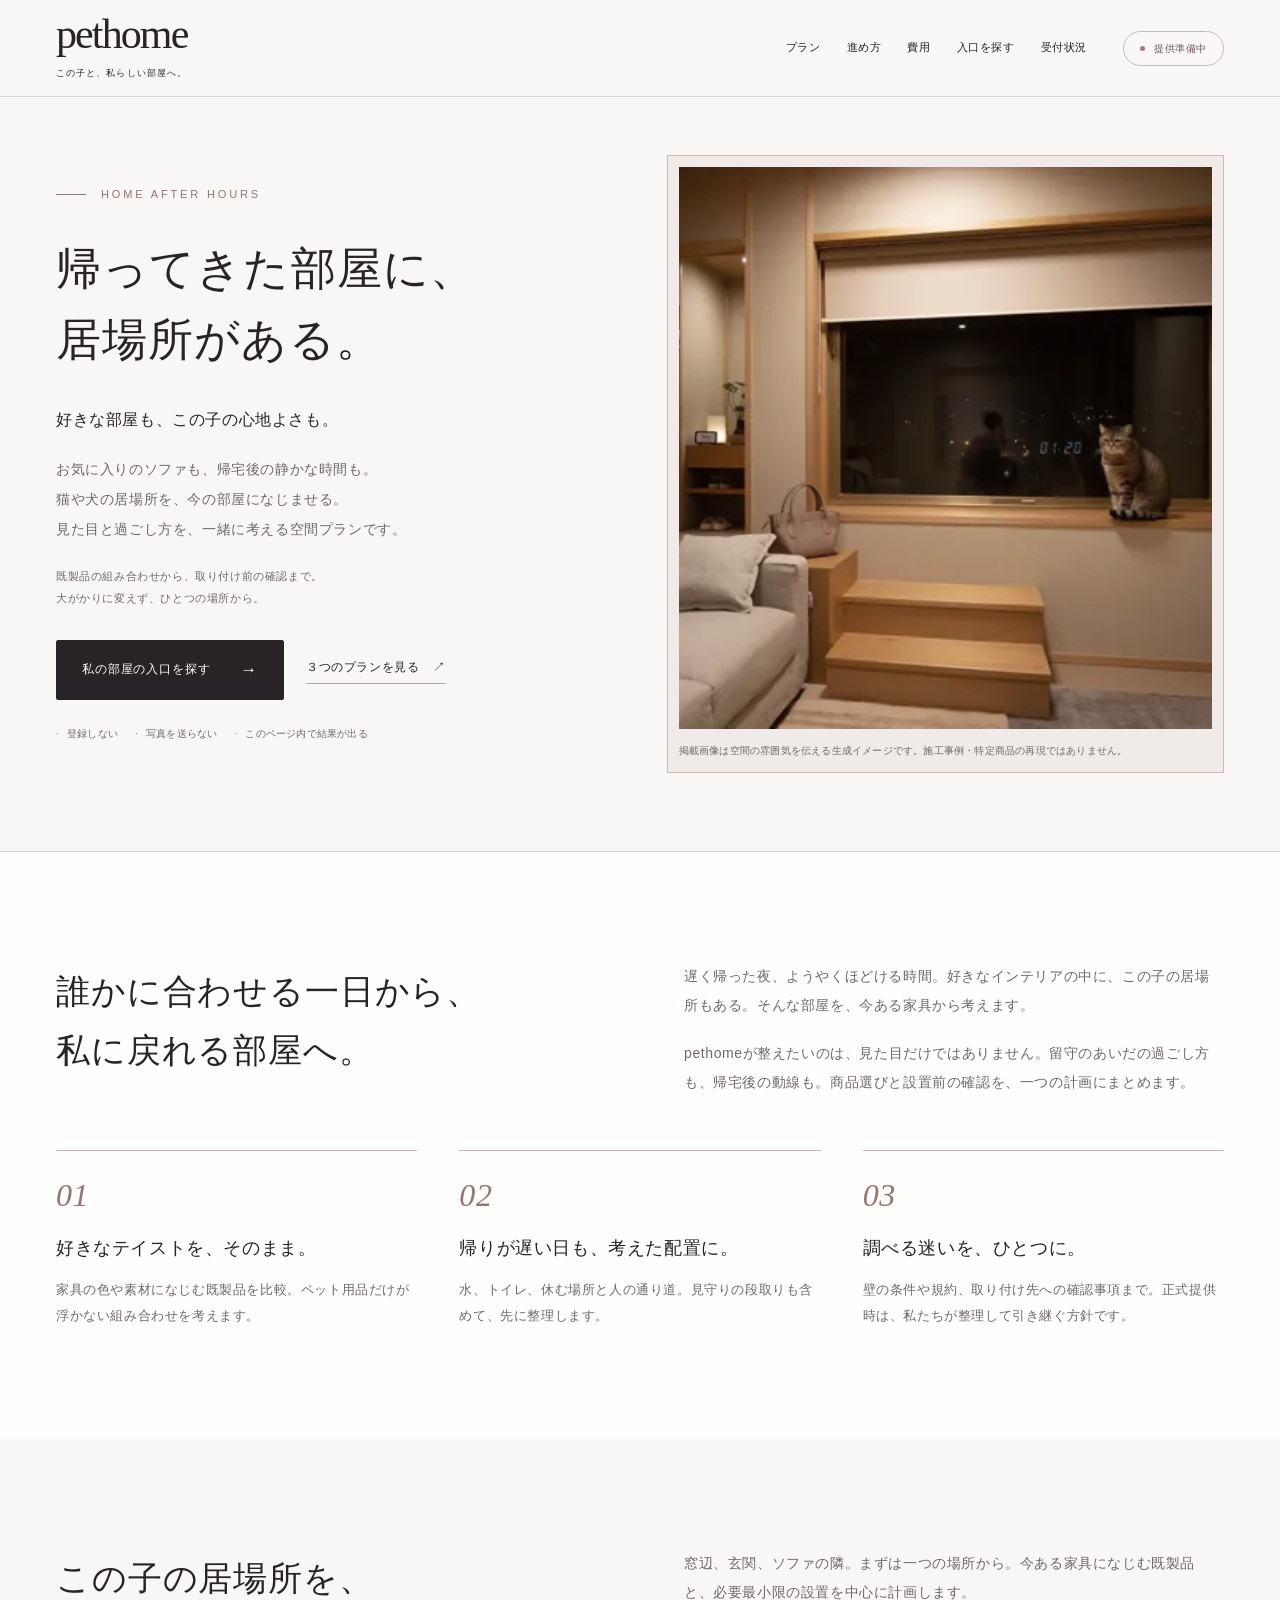
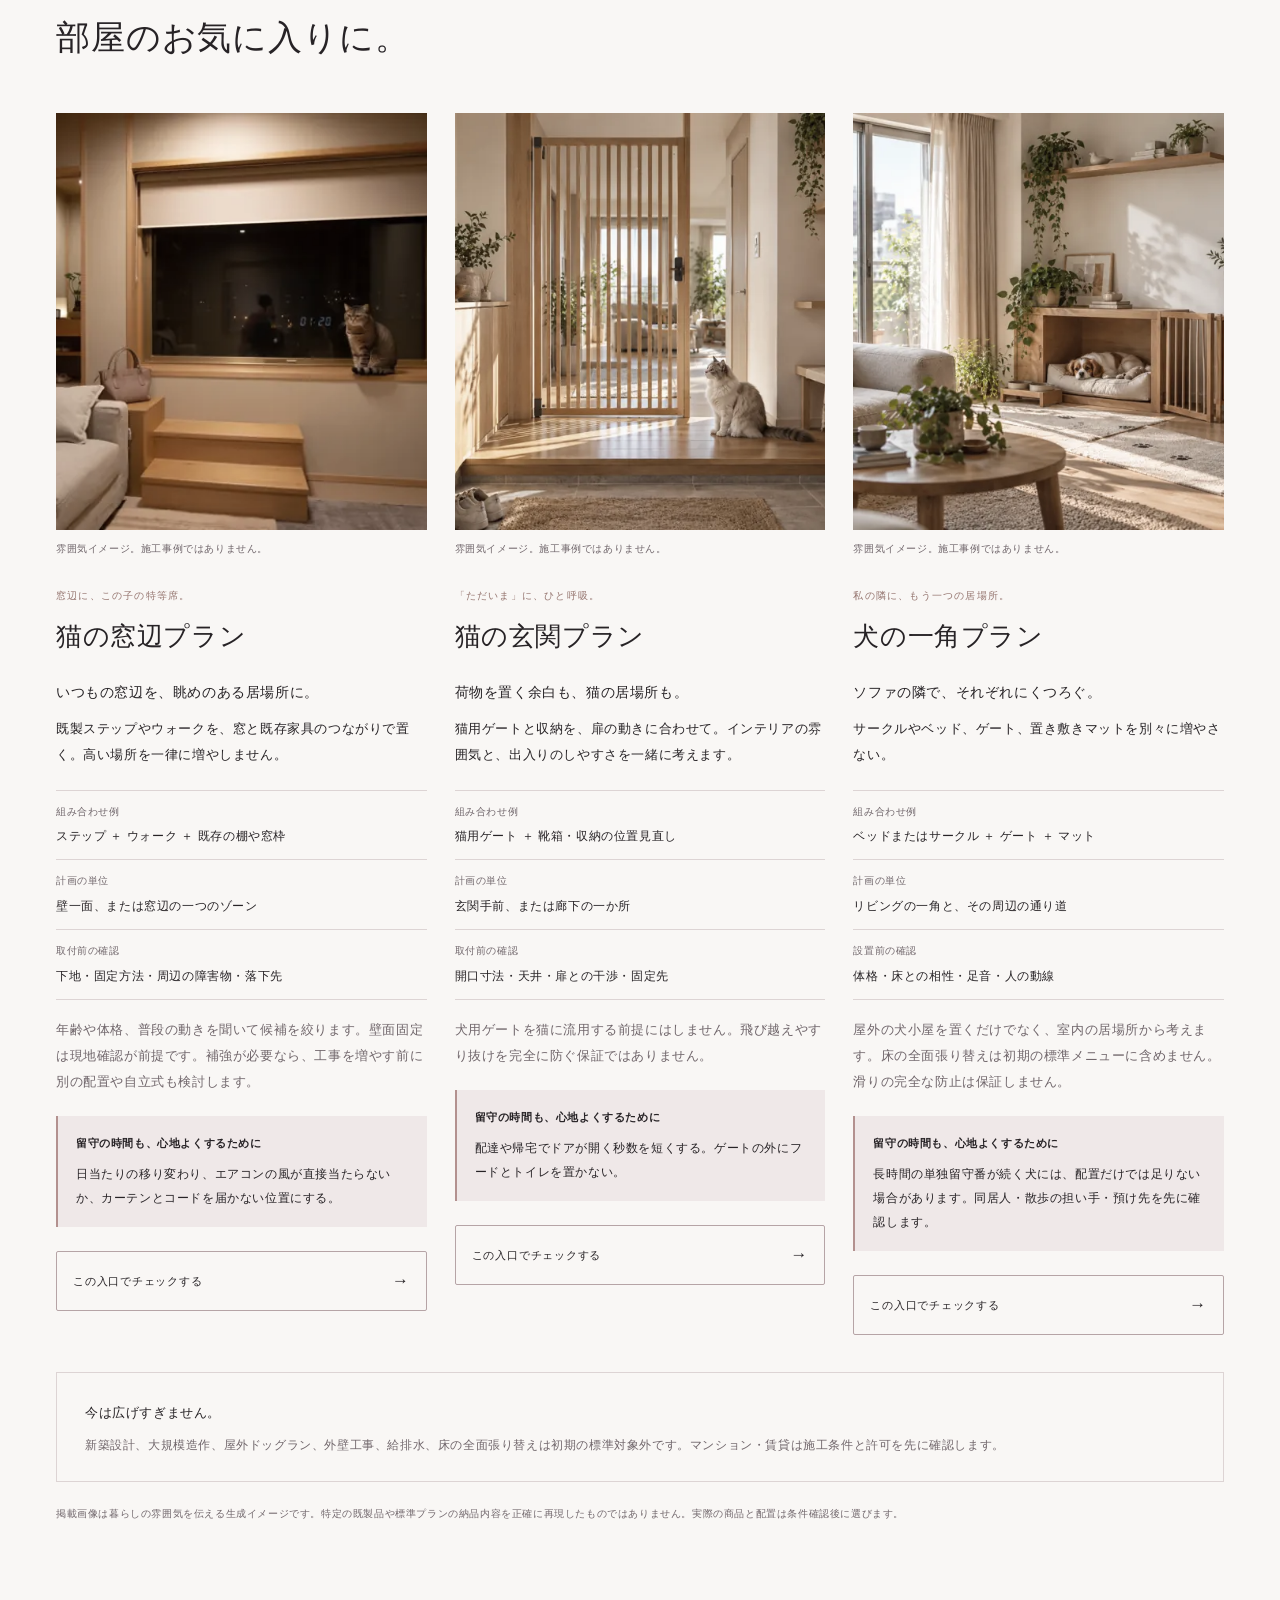
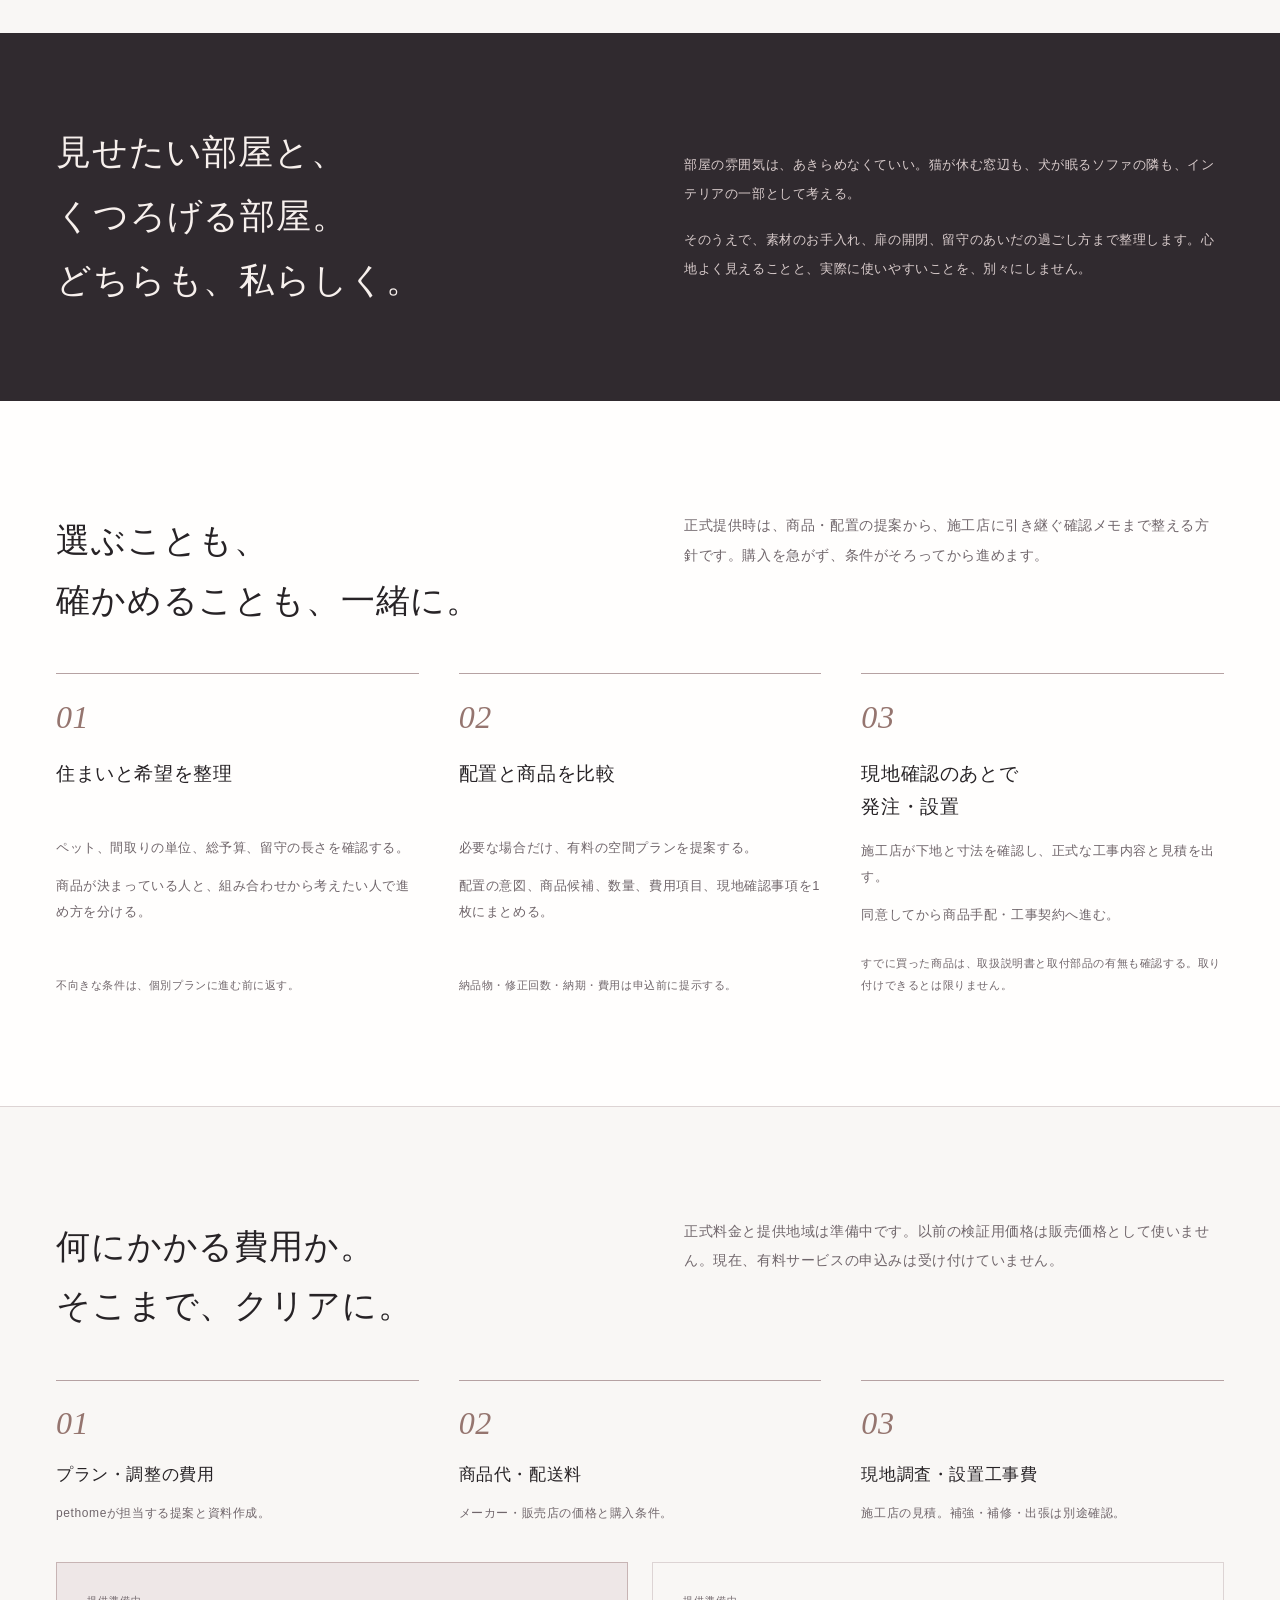
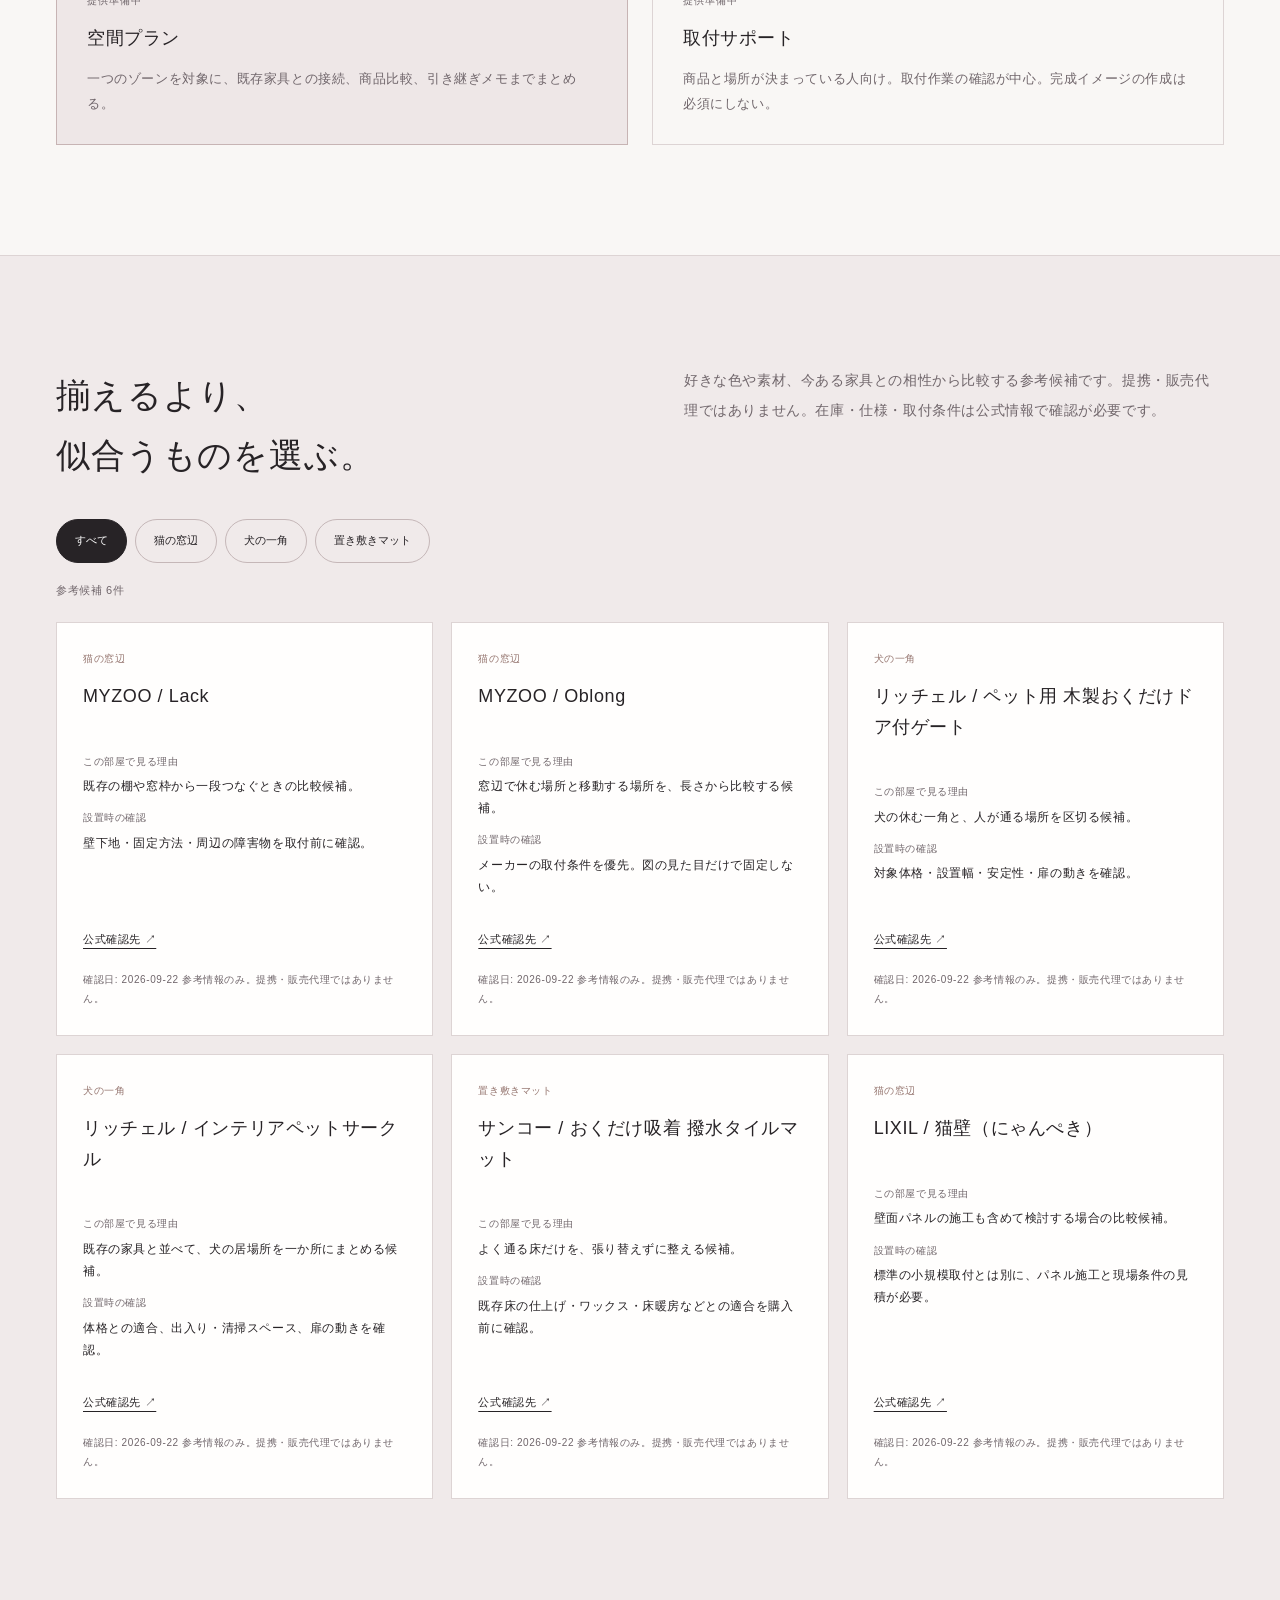
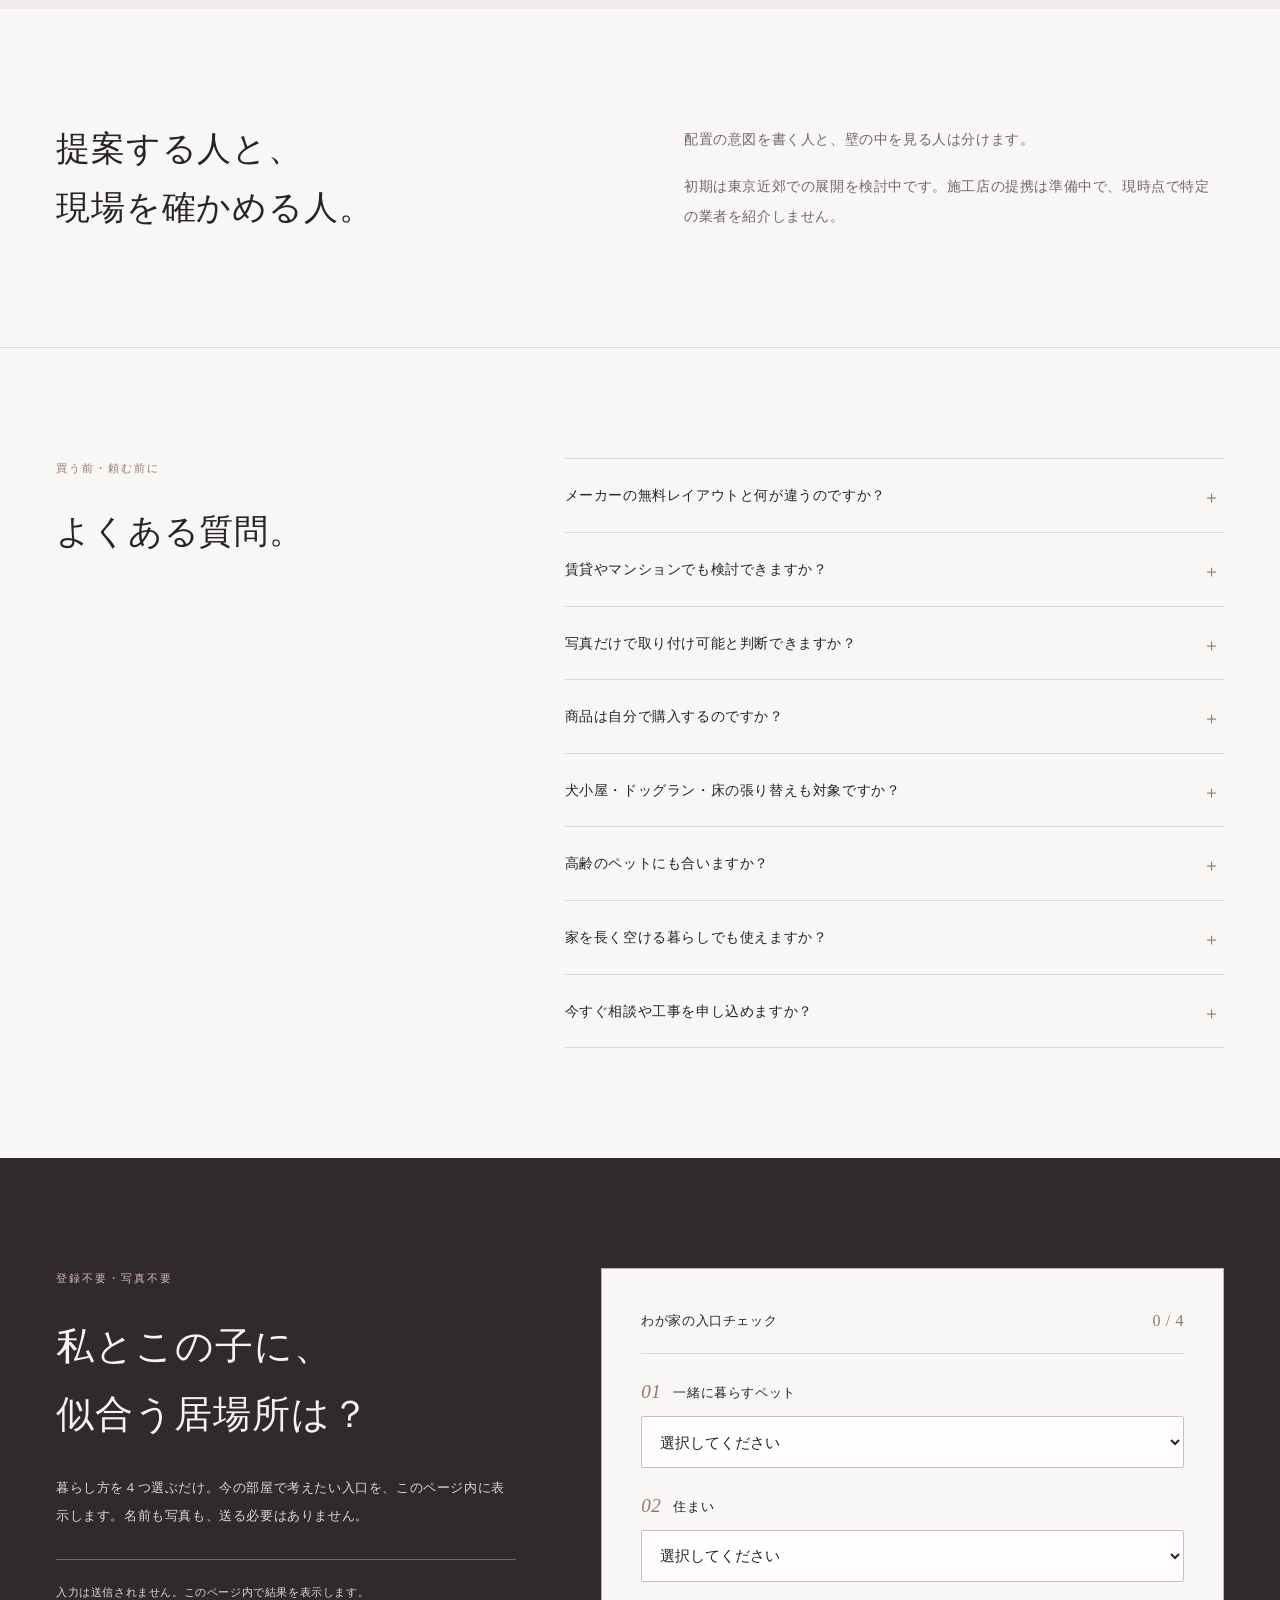
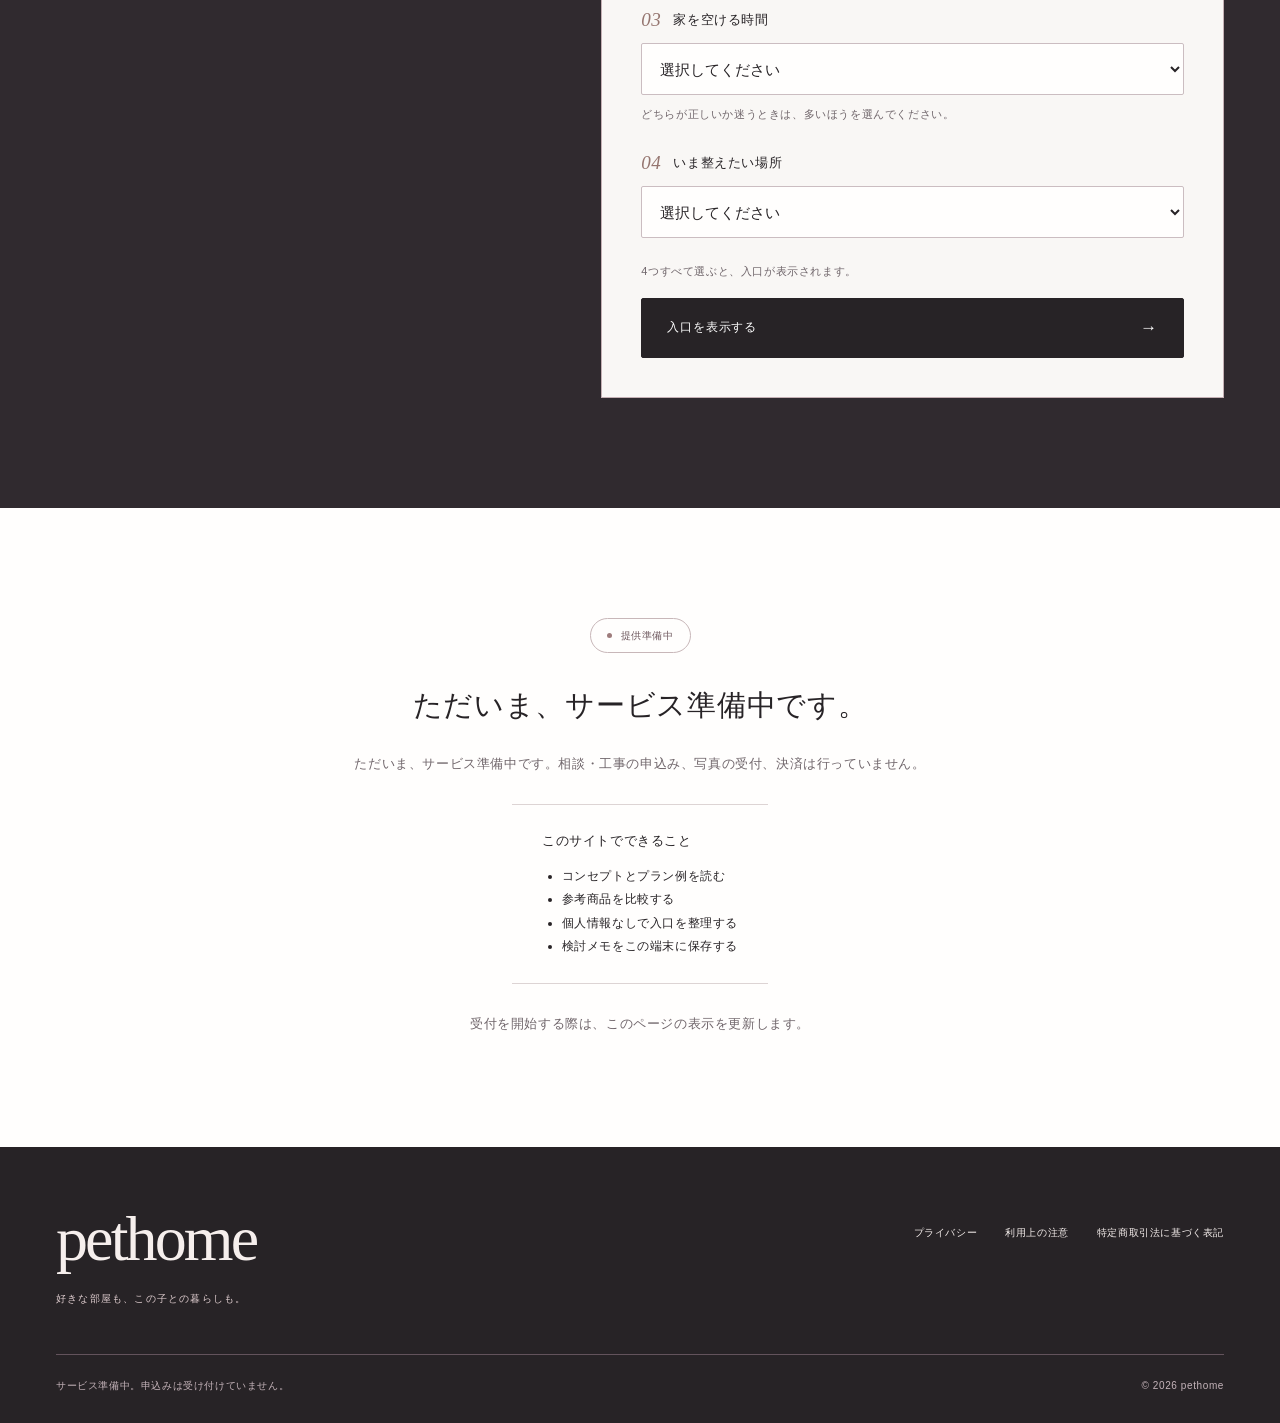
==== commit 437a8f3f: "brand: refine pethome with pearl-and-ink styling and personal-time copy" ====
--- a/index.html
+++ b/index.html
@@ -1,42 +1,43 @@
-<!doctype html>
+<!DOCTYPE html>
+
 <html lang="ja"><head>
-<meta charset="utf-8"><meta name="viewport" content="width=device-width,initial-scale=1">
+<meta charset="utf-8"/><meta content="width=device-width,initial-scale=1" name="viewport"/>
 <title>pethome｜帰ってきた部屋に、居場所がある。</title>
-<meta name="description" content="遅い帰宅や長い留守番でも、今の部屋で猫と犬が過ごせる配置を考えるサービス。既製品と小さな取り付けから。相談・工事の受付は準備中です。">
-<meta name="robots" content="noindex,follow"><meta name="theme-color" content="#f6f3ee">
-<meta property="og:title" content="帰ってきた部屋に、居場所がある。"><meta property="og:description" content="窓辺、玄関、足元。リフォームの前に、今の部屋へ。"><meta property="og:type" content="website"><meta property="og:locale" content="ja_JP"><meta property="og:site_name" content="pethome">
-<meta property="og:image" content="https://kazumanishiwaki.github.io/pethome/assets/img/hero-night.webp">
-<link rel="stylesheet" href="assets/css/site.css"><script defer src="assets/js/check-engine.js"></script><script defer src="assets/js/site.js"></script>
+<meta content="好きなインテリアも、猫や犬の心地よさも。既製品を組み合わせ、留守の時間と帰宅後の動線まで計画するpethome。個別相談・工事の受付は準備中です。" name="description"/>
+<meta content="noindex,follow" name="robots"/><meta content="#f9f7f5" name="theme-color"/>
+<meta content="帰ってきた部屋に、居場所がある。" property="og:title"/><meta content="好きな部屋も、この子との暮らしも、あきらめない。既製品から考える、私らしい居場所。" property="og:description"/><meta content="website" property="og:type"/><meta content="ja_JP" property="og:locale"/><meta content="pethome" property="og:site_name"/>
+<meta content="https://kazumanishiwaki.github.io/pethome/assets/img/hero-night.webp" property="og:image"/>
+<link href="assets/css/site.css" rel="stylesheet"/><script defer="" src="assets/js/check-engine.js"></script><script defer="" src="assets/js/site.js"></script>
 </head><body>
 <a class="skip-link" href="#main">本文へ移動</a>
-<header class="site-header"><div class="container header-inner"><a class="brand" href="#main" aria-label="pethome トップへ">pethome<span>猫の窓辺も、犬の足元も。今の部屋のまま。</span></a><nav aria-label="メインナビゲーション"><a href="#plans">プラン</a><a href="#how">進め方</a><a href="#price">費用</a><a href="#check">入口を探す</a><a href="#availability">受付状況</a></nav><a class="status-pill" href="#availability"><span aria-hidden="true"></span>提供準備中</a></div></header>
+<header class="site-header"><div class="container header-inner"><a aria-label="pethome トップへ" class="brand" href="#main">pethome<span>この子と、私らしい部屋へ。</span></a><nav aria-label="メインナビゲーション"><a href="#plans">プラン</a><a href="#how">進め方</a><a href="#price">費用</a><a href="#check">入口を探す</a><a href="#availability">受付状況</a></nav><a class="status-pill" href="#availability"><span aria-hidden="true"></span>提供準備中</a></div></header>
 <main id="main">
-<section class="hero"><span id="top" class="anchor-alias"></span><div class="container hero-grid"><div class="hero-copy"><p class="eyebrow">HOME AFTER HOURS</p><h1>帰ってきた部屋に、<br>居場所がある。</h1><p class="hero-lead">キャットウォークやゲートを、ただ置くだけではない。<br>留守の時間と、家具・人の動線まで考えて、今の部屋になじむ組み合わせを計画します。</p><p class="hero-note">大がかりなリフォームの前に、<br class="mobile-only">既製品と小さな取り付けから。</p><div class="hero-actions"><a class="button button-dark" href="#check">わが家の入口を探す <span aria-hidden="true">→</span></a><a class="text-link" href="#plans">窓辺・玄関・足元の例を見る <span aria-hidden="true">↗</span></a></div><ul class="trust-list"><li>登録しない</li><li>写真を送らない</li><li>このページ内で結果が出る</li></ul></div><figure class="hero-photo"><picture><source srcset="assets/img/hero-night-small.webp" media="(max-width: 600px)"><img src="assets/img/hero-night.webp" width="1344" height="768" alt="間接照明の部屋と、窓辺で外を見る猫のイメージ" fetchpriority="high" decoding="async"></picture><figcaption>掲載画像は空間の雰囲気を伝える生成イメージです。施工事例・特定商品の再現ではありません。</figcaption></figure></div></section>
-<section id="concept" class="section concept"><span id="service" class="anchor-alias"></span><div class="container section-heading"><h2>今の部屋のまま、<br>帰り際が変わる。</h2><div><p>家を長く空ける暮らしでも、猫は窓辺を、犬は決まった角を必要とします。商品は見つかる。難しいのは、壁に付くか、家具とぶつからないか、留守のあいだ安全か、誰に取り付けを頼むかです。</p><p>pethomeは、その間にある迷いを一つにまとめる空間プランニングです。見た目だけでなく、使い方・予算・設置条件・留守番の負担を、一つの計画にします。</p></div></div><div class="container concept-grid"><article><span class="section-no">01</span><h3>留守の設計</h3><p>自動給餌やカメラを足す前に、トイレ・水・休む場所・危険な開口を先に置く。</p></article><article><span class="section-no">02</span><h3>今ある家具との接続</h3><p>新しいタワーを部屋の中央に置かない。窓、ソファ、既存の棚からつなぐ。</p></article><article><span class="section-no">03</span><h3>賃貸でも壊しすぎない</h3><p>壁面固定は現地確認が前提。補強が増えるなら、自立式や置き敷きに戻す。</p></article></div></section>
-<section id="why" class="section why"><div class="container section-heading"><h2>「何を買うか」の前に、<br>「留守のあいだ<br class="desktop-only">どう過ごすか」。</h2><div><p>長い留守番は、ペットの性格だけでは決まりません。水、トイレ、高い場所、玄関の隙間、人の通り道。部屋側の負担を減らすと、帰宅後の部屋も穏やかになります。</p><p>施工が必要な場合は、地域の施工店へ引き継げる形を目指しています。きれいな完成図で終わらせません。</p></div></div></section>
-<section id="plans" class="section"><div class="container section-heading"><h2>まずは、<br>一つの場所から。</h2><p>初期に検討している3つの入口です。部屋全体を一度に変えません。既製品の組み合わせと、必要最小限の設置を中心にします。</p></div><div class="container plan-grid"><article class="plan-card" id="plan-cat-wall">
-<figure class="plan-photo"><picture><source srcset="assets/img/cat-window-small.webp" media="(max-width: 600px)"><img src="assets/img/cat-window.webp" width="1344" height="768" alt="窓と既存家具をつなぐ猫のステップのイメージ" loading="lazy" decoding="async"></picture><figcaption>雰囲気イメージ。施工事例ではありません。</figcaption></figure>
-<div class="plan-copy"><p class="scene-label">窓辺で、待つ時間。</p><h3>猫の窓辺プラン</h3><p class="plan-lead">帰って来るまで、外を見ていられる場所をつくる。</p><p>既製ステップやウォークを、窓と既存家具のつながりで置く。高い場所を一律に増やしません。</p>
+<section class="hero"><span class="anchor-alias" id="top"></span><div class="container hero-grid"><div class="hero-copy"><p class="eyebrow">HOME AFTER HOURS</p><h1>帰ってきた部屋に、<br/>居場所がある。</h1><p class="hero-desire">好きな部屋も、この子の心地よさも。</p><p class="hero-lead">お気に入りのソファも、帰宅後の静かな時間も。<br/>猫や犬の居場所を、今の部屋になじませる。<br/>見た目と過ごし方を、一緒に考える空間プランです。</p><p class="hero-note">既製品の組み合わせから、取り付け前の確認まで。<br/>大がかりに変えず、ひとつの場所から。</p><div class="hero-actions"><a class="button button-dark" href="#check">私の部屋の入口を探す <span aria-hidden="true">→</span></a><a class="text-link" href="#plans">３つのプランを見る <span aria-hidden="true">↗</span></a></div><ul class="trust-list"><li>登録しない</li><li>写真を送らない</li><li>このページ内で結果が出る</li></ul></div><figure class="hero-photo"><picture><source media="(max-width: 600px)" srcset="assets/img/hero-night-small.webp"/><img alt="間接照明の部屋と、窓辺で外を見る猫のイメージ" decoding="async" fetchpriority="high" height="768" src="assets/img/hero-night.webp" width="1344"/></picture><figcaption>掲載画像は空間の雰囲気を伝える生成イメージです。施工事例・特定商品の再現ではありません。</figcaption></figure></div></section>
+<section class="section concept" id="concept"><span class="anchor-alias" id="service"></span><div class="container section-heading"><h2>誰かに合わせる一日から、<br/>私に戻れる部屋へ。</h2><div><p>遅く帰った夜、ようやくほどける時間。好きなインテリアの中に、この子の居場所もある。そんな部屋を、今ある家具から考えます。</p><p>pethomeが整えたいのは、見た目だけではありません。留守のあいだの過ごし方も、帰宅後の動線も。商品選びと設置前の確認を、一つの計画にまとめます。</p></div></div><div class="container concept-grid"><article><span class="section-no">01</span><h3>好きなテイストを、そのまま。</h3><p>家具の色や素材になじむ既製品を比較。ペット用品だけが浮かない組み合わせを考えます。</p></article><article><span class="section-no">02</span><h3>帰りが遅い日も、考えた配置に。</h3><p>水、トイレ、休む場所と人の通り道。見守りの段取りも含めて、先に整理します。</p></article><article><span class="section-no">03</span><h3>調べる迷いを、ひとつに。</h3><p>壁の条件や規約、取り付け先への確認事項まで。正式提供時は、私たちが整理して引き継ぐ方針です。</p></article></div></section>
+
+<section class="section" id="plans"><div class="container section-heading"><h2>この子の居場所を、<br/>部屋のお気に入りに。</h2><p>窓辺、玄関、ソファの隣。まずは一つの場所から。今ある家具になじむ既製品と、必要最小限の設置を中心に計画します。</p></div><div class="container plan-grid"><article class="plan-card" id="plan-cat-wall">
+<figure class="plan-photo"><picture><source media="(max-width: 600px)" srcset="assets/img/cat-window-small.webp"/><img alt="窓と既存家具をつなぐ猫のステップのイメージ" decoding="async" height="768" loading="lazy" src="assets/img/cat-window.webp" width="1344"/></picture><figcaption>雰囲気イメージ。施工事例ではありません。</figcaption></figure>
+<div class="plan-copy"><p class="scene-label">窓辺に、この子の特等席。</p><h3>猫の窓辺プラン</h3><p class="plan-lead">いつもの窓辺を、眺めのある居場所に。</p><p>既製ステップやウォークを、窓と既存家具のつながりで置く。高い場所を一律に増やしません。</p>
 <dl><div><dt>組み合わせ例</dt><dd>ステップ ＋ ウォーク ＋ 既存の棚や窓枠</dd></div><div><dt>計画の単位</dt><dd>壁一面、または窓辺の一つのゾーン</dd></div><div><dt>取付前の確認</dt><dd>下地・固定方法・周辺の障害物・落下先</dd></div></dl><p class="plan-detail">年齢や体格、普段の動きを聞いて候補を絞ります。壁面固定は現地確認が前提です。補強が必要なら、工事を増やす前に別の配置や自立式も検討します。</p>
-<aside class="absence-note"><h4>留守番メモ</h4><p>日当たりの移り変わり、エアコンの風が直接当たらないか、カーテンとコードを届かない位置にする。</p></aside>
-<a class="button button-outline" href="#check?focus=place&amp;pet=cat" data-prefill="focus=place&amp;pet=cat">この入口でチェックする <span aria-hidden="true">→</span></a></div></article>
+<aside class="absence-note"><h4>留守の時間も、心地よくするために</h4><p>日当たりの移り変わり、エアコンの風が直接当たらないか、カーテンとコードを届かない位置にする。</p></aside>
+<a class="button button-outline" data-prefill="focus=place&amp;pet=cat" href="#check?focus=place&amp;pet=cat">この入口でチェックする <span aria-hidden="true">→</span></a></div></article>
 <article class="plan-card" id="plan-cat-gate">
-<figure class="plan-photo"><picture><source srcset="assets/img/cat-entrance-small.webp" media="(max-width: 600px)"><img src="assets/img/cat-entrance.webp" width="1408" height="1056" alt="玄関前の猫用ゲートと荷物の置き場のイメージ" loading="lazy" decoding="async"></picture><figcaption>雰囲気イメージ。施工事例ではありません。</figcaption></figure>
-<div class="plan-copy"><p class="scene-label">玄関に、ひと呼吸。</p><h3>猫の玄関プラン</h3><p class="plan-lead">荷物を持った出入りを妨げず、すき間は残さない。</p><p>猫用ゲートと家具の位置を、扉の動きに合わせて決める。</p>
+<figure class="plan-photo"><picture><source media="(max-width: 600px)" srcset="assets/img/cat-entrance-small.webp"/><img alt="玄関前の猫用ゲートと荷物の置き場のイメージ" decoding="async" height="1056" loading="lazy" src="assets/img/cat-entrance.webp" width="1408"/></picture><figcaption>雰囲気イメージ。施工事例ではありません。</figcaption></figure>
+<div class="plan-copy"><p class="scene-label">「ただいま」に、ひと呼吸。</p><h3>猫の玄関プラン</h3><p class="plan-lead">荷物を置く余白も、猫の居場所も。</p><p>猫用ゲートと収納を、扉の動きに合わせて。インテリアの雰囲気と、出入りのしやすさを一緒に考えます。</p>
 <dl><div><dt>組み合わせ例</dt><dd>猫用ゲート ＋ 靴箱・収納の位置見直し</dd></div><div><dt>計画の単位</dt><dd>玄関手前、または廊下の一か所</dd></div><div><dt>取付前の確認</dt><dd>開口寸法・天井・扉との干渉・固定先</dd></div></dl><p class="plan-detail">犬用ゲートを猫に流用する前提にはしません。飛び越えやすり抜けを完全に防ぐ保証ではありません。</p>
-<aside class="absence-note"><h4>留守番メモ</h4><p>配達や帰宅でドアが開く秒数を短くする。ゲートの外にフードとトイレを置かない。</p></aside>
-<a class="button button-outline" href="#check?focus=door&amp;pet=cat" data-prefill="focus=door&amp;pet=cat">この入口でチェックする <span aria-hidden="true">→</span></a></div></article>
+<aside class="absence-note"><h4>留守の時間も、心地よくするために</h4><p>配達や帰宅でドアが開く秒数を短くする。ゲートの外にフードとトイレを置かない。</p></aside>
+<a class="button button-outline" data-prefill="focus=door&amp;pet=cat" href="#check?focus=door&amp;pet=cat">この入口でチェックする <span aria-hidden="true">→</span></a></div></article>
 <article class="plan-card" id="plan-dog">
-<figure class="plan-photo"><picture><source srcset="assets/img/dog-living-small.webp" media="(max-width: 600px)"><img src="assets/img/dog-living.webp" width="1408" height="1056" alt="リビングの一角にまとめた犬の居場所のイメージ" loading="lazy" decoding="async"></picture><figcaption>雰囲気イメージ。施工事例ではありません。</figcaption></figure>
-<div class="plan-copy"><p class="scene-label">足元に、くつろぎ。</p><h3>犬の一角プラン</h3><p class="plan-lead">休む場所と、人が通る床を分ける。</p><p>サークルやベッド、ゲート、置き敷きマットを別々に増やさない。</p>
+<figure class="plan-photo"><picture><source media="(max-width: 600px)" srcset="assets/img/dog-living-small.webp"/><img alt="リビングの一角にまとめた犬の居場所のイメージ" decoding="async" height="1056" loading="lazy" src="assets/img/dog-living.webp" width="1408"/></picture><figcaption>雰囲気イメージ。施工事例ではありません。</figcaption></figure>
+<div class="plan-copy"><p class="scene-label">私の隣に、もう一つの居場所。</p><h3>犬の一角プラン</h3><p class="plan-lead">ソファの隣で、それぞれにくつろぐ。</p><p>サークルやベッド、ゲート、置き敷きマットを別々に増やさない。</p>
 <dl><div><dt>組み合わせ例</dt><dd>ベッドまたはサークル ＋ ゲート ＋ マット</dd></div><div><dt>計画の単位</dt><dd>リビングの一角と、その周辺の通り道</dd></div><div><dt>設置前の確認</dt><dd>体格・床との相性・足音・人の動線</dd></div></dl><p class="plan-detail">屋外の犬小屋を置くだけでなく、室内の居場所から考えます。床の全面張り替えは初期の標準メニューに含めません。滑りの完全な防止は保証しません。</p>
-<aside class="absence-note"><h4>留守番メモ</h4><p>長時間の単独留守番が続く犬には、配置だけでは足りない場合があります。同居人・散歩の担い手・預け先を先に確認します。</p></aside>
-<a class="button button-outline" href="#check?focus=place&amp;pet=dog" data-prefill="focus=place&amp;pet=dog">この入口でチェックする <span aria-hidden="true">→</span></a></div></article></div><div class="container scope-note"><strong>今は広げすぎません。</strong><p>新築設計、大規模造作、屋外ドッグラン、外壁工事、給排水、床の全面張り替えは初期の標準対象外です。マンション・賃貸は施工条件と許可を先に確認します。</p></div><p class="container section-note">掲載画像は暮らしの雰囲気を伝える生成イメージです。特定の既製品や標準プランの納品内容を正確に再現したものではありません。実際の商品と配置は条件確認後に選びます。</p></section>
-<section id="how" class="section how"><span id="flow" class="anchor-alias"></span><div class="container section-heading"><h2>買う前に、<br>付けられるかを確かめる。</h2><p>正式提供時は次の順序を想定しています。オンラインの配置案だけで、商品購入や施工は確定しません。</p></div><ol class="container process-grid"><li><span class="section-no">01</span><h3>住まいと希望を整理</h3><p>ペット、間取りの単位、総予算、留守の長さを確認する。</p><p>商品が決まっている人と、組み合わせから考えたい人で進め方を分ける。</p><p class="step-note">不向きな条件は、個別プランに進む前に返す。</p></li><li><span class="section-no">02</span><h3>配置と商品を比較</h3><p>必要な場合だけ、有料の空間プランを提案する。</p><p>配置の意図、商品候補、数量、費用項目、現地確認事項を1枚にまとめる。</p><p class="step-note">納品物・修正回数・納期・費用は申込前に提示する。</p></li><li><span class="section-no">03</span><h3>現地確認のあとで<br>発注・設置</h3><p>施工店が下地と寸法を確認し、正式な工事内容と見積を出す。</p><p>同意してから商品手配・工事契約へ進む。</p><p class="step-note">すでに買った商品は、取扱説明書と取付部品の有無も確認する。取り付けできるとは限りません。</p></li></ol></section>
-<section id="price" class="section"><div class="container section-heading"><h2>小さな設置と、<br>空間の提案は分けて考える。</h2><p>正式料金と提供地域は準備中です。以前の検証用価格は販売価格として使いません。現在、有料サービスの申込みは受け付けていません。</p></div><div class="container cost-grid"><article><span class="section-no">01</span><h3>プラン・調整の費用</h3><p>pethomeが担当する提案と資料作成。</p></article><article><span class="section-no">02</span><h3>商品代・配送料</h3><p>メーカー・販売店の価格と購入条件。</p></article><article><span class="section-no">03</span><h3>現地調査・設置工事費</h3><p>施工店の見積。補強・補修・出張は別途確認。</p></article></div><div class="container service-options"><article><p class="status-label">提供準備中</p><h3>空間プラン</h3><p>一つのゾーンを対象に、既存家具との接続、商品比較、引き継ぎメモまでまとめる。</p></article><article><p class="status-label">提供準備中</p><h3>取付サポート</h3><p>商品と場所が決まっている人向け。取付作業の確認が中心。完成イメージの作成は必須にしない。</p></article></div></section>
-<section id="products" class="section products"><div class="container section-heading"><h2>すでにある良いものを、<br>部屋に合わせて。</h2><p>参考候補です。提携や販売代理ではありません。在庫・仕様・取付条件は公式情報で確認してください。</p></div><div class="container filter-row" role="group" aria-label="参考商品の絞り込み"><button type="button" class="filter-button is-active" data-filter="all" aria-pressed="true">すべて</button><button type="button" class="filter-button" data-filter="cat" aria-pressed="false">猫の窓辺</button><button type="button" class="filter-button" data-filter="dog" aria-pressed="false">犬の一角</button><button type="button" class="filter-button" data-filter="floor" aria-pressed="false">置き敷きマット</button></div><p id="product-count" class="container field-help" role="status"></p><div id="product-grid" class="container product-grid"><p>参考商品を読み込んでいます。</p></div><noscript><p class="container">参考商品一覧の表示にはJavaScriptが必要です。プラン例から入口を選ぶこともできます。</p></noscript></section>
-<section id="partners" class="section local-build"><div class="container section-heading"><h2>提案する人と、<br>現場を確かめる人。</h2><div><p>配置の意図を書く人と、壁の中を見る人は分けます。</p><p>初期は東京近郊での展開を検討中です。施工店の提携は準備中で、現時点で特定の業者を紹介しません。</p></div></div></section>
-<section id="faq" class="section"><div class="container faq-grid"><div><p class="section-kicker">買う前・頼む前に</p><h2>よくある質問。</h2></div><div class="faq-list"><details><summary>メーカーの無料レイアウトと何が違うのですか？</summary><p>メーカーのサービスで足りる場合もあります。pethomeは複数メーカーの商品と今ある家具を比較し、人の動線、手入れ、予算、留守番、施工前の確認を一つの計画にします。単品を置くだけなら、個別の空間プランは不要です。</p></details>
+<aside class="absence-note"><h4>留守の時間も、心地よくするために</h4><p>長時間の単独留守番が続く犬には、配置だけでは足りない場合があります。同居人・散歩の担い手・預け先を先に確認します。</p></aside>
+<a class="button button-outline" data-prefill="focus=place&amp;pet=dog" href="#check?focus=place&amp;pet=dog">この入口でチェックする <span aria-hidden="true">→</span></a></div></article></div><div class="container scope-note"><strong>今は広げすぎません。</strong><p>新築設計、大規模造作、屋外ドッグラン、外壁工事、給排水、床の全面張り替えは初期の標準対象外です。マンション・賃貸は施工条件と許可を先に確認します。</p></div><p class="container section-note">掲載画像は暮らしの雰囲気を伝える生成イメージです。特定の既製品や標準プランの納品内容を正確に再現したものではありません。実際の商品と配置は条件確認後に選びます。</p></section><section class="section why" id="why"><div class="container section-heading"><h2>見せたい部屋と、<br/>くつろげる部屋。<br/>どちらも、私らしく。</h2><div><p>部屋の雰囲気は、あきらめなくていい。猫が休む窓辺も、犬が眠るソファの隣も、インテリアの一部として考える。</p><p>そのうえで、素材のお手入れ、扉の開閉、留守のあいだの過ごし方まで整理します。心地よく見えることと、実際に使いやすいことを、別々にしません。</p></div></div></section>
+<section class="section how" id="how"><span class="anchor-alias" id="flow"></span><div class="container section-heading"><h2>選ぶことも、<br/>確かめることも、一緒に。</h2><p>正式提供時は、商品・配置の提案から、施工店に引き継ぐ確認メモまで整える方針です。購入を急がず、条件がそろってから進めます。</p></div><ol class="container process-grid"><li><span class="section-no">01</span><h3>住まいと希望を整理</h3><p>ペット、間取りの単位、総予算、留守の長さを確認する。</p><p>商品が決まっている人と、組み合わせから考えたい人で進め方を分ける。</p><p class="step-note">不向きな条件は、個別プランに進む前に返す。</p></li><li><span class="section-no">02</span><h3>配置と商品を比較</h3><p>必要な場合だけ、有料の空間プランを提案する。</p><p>配置の意図、商品候補、数量、費用項目、現地確認事項を1枚にまとめる。</p><p class="step-note">納品物・修正回数・納期・費用は申込前に提示する。</p></li><li><span class="section-no">03</span><h3>現地確認のあとで<br/>発注・設置</h3><p>施工店が下地と寸法を確認し、正式な工事内容と見積を出す。</p><p>同意してから商品手配・工事契約へ進む。</p><p class="step-note">すでに買った商品は、取扱説明書と取付部品の有無も確認する。取り付けできるとは限りません。</p></li></ol></section>
+<section class="section" id="price"><div class="container section-heading"><h2>何にかかる費用か。<br/>そこまで、クリアに。</h2><p>正式料金と提供地域は準備中です。以前の検証用価格は販売価格として使いません。現在、有料サービスの申込みは受け付けていません。</p></div><div class="container cost-grid"><article><span class="section-no">01</span><h3>プラン・調整の費用</h3><p>pethomeが担当する提案と資料作成。</p></article><article><span class="section-no">02</span><h3>商品代・配送料</h3><p>メーカー・販売店の価格と購入条件。</p></article><article><span class="section-no">03</span><h3>現地調査・設置工事費</h3><p>施工店の見積。補強・補修・出張は別途確認。</p></article></div><div class="container service-options"><article class="service-option service-option-primary"><p class="status-label">提供準備中</p><h3>空間プラン</h3><p>一つのゾーンを対象に、既存家具との接続、商品比較、引き継ぎメモまでまとめる。</p></article><article><p class="status-label">提供準備中</p><h3>取付サポート</h3><p>商品と場所が決まっている人向け。取付作業の確認が中心。完成イメージの作成は必須にしない。</p></article></div></section>
+<section class="section products" id="products"><div class="container section-heading"><h2>揃えるより、<br/>似合うものを選ぶ。</h2><p>好きな色や素材、今ある家具との相性から比較する参考候補です。提携・販売代理ではありません。在庫・仕様・取付条件は公式情報で確認が必要です。</p></div><div aria-label="参考商品の絞り込み" class="container filter-row" role="group"><button aria-pressed="true" class="filter-button is-active" data-filter="all" type="button">すべて</button><button aria-pressed="false" class="filter-button" data-filter="cat" type="button">猫の窓辺</button><button aria-pressed="false" class="filter-button" data-filter="dog" type="button">犬の一角</button><button aria-pressed="false" class="filter-button" data-filter="floor" type="button">置き敷きマット</button></div><p class="container field-help" id="product-count" role="status"></p><div class="container product-grid" id="product-grid"><p>参考商品を読み込んでいます。</p></div><noscript><p class="container">参考商品一覧の表示にはJavaScriptが必要です。プラン例から入口を選ぶこともできます。</p></noscript></section>
+<section class="section local-build" id="partners"><div class="container section-heading"><h2>提案する人と、<br/>現場を確かめる人。</h2><div><p>配置の意図を書く人と、壁の中を見る人は分けます。</p><p>初期は東京近郊での展開を検討中です。施工店の提携は準備中で、現時点で特定の業者を紹介しません。</p></div></div></section>
+<section class="section" id="faq"><div class="container faq-grid"><div><p class="section-kicker">買う前・頼む前に</p><h2>よくある質問。</h2></div><div class="faq-list"><details><summary>メーカーの無料レイアウトと何が違うのですか？</summary><p>メーカーのサービスで足りる場合もあります。pethomeは複数メーカーの商品と今ある家具を比較し、人の動線、手入れ、予算、留守番、施工前の確認を一つの計画にします。単品を置くだけなら、個別の空間プランは不要です。</p></details>
 <details><summary>賃貸やマンションでも検討できますか？</summary><p>できます。ただし先に管理規約と、貸主・管理会社への確認事項を整理します。自立式や置き敷きでも、床への影響・転倒・使用条件の確認は必要です。「穴を開けない＝無条件に設置できる」とは案内しません。</p></details>
 <details><summary>写真だけで取り付け可能と判断できますか？</summary><p>できません。写真と採寸は配置候補を考えるための情報です。壁の下地、内部配線、固定方法は施工店の現地確認が必要です。商品購入を先に確定しないことをおすすめします。</p></details>
 <details><summary>商品は自分で購入するのですか？</summary><p>設置条件を確認したあと、販売店から購入するか、施工店が見積に含めて手配する形を想定しています。購入者、初期不良・不足部品の連絡先、送料、返品条件を先にそろえます。</p></details>
@@ -44,10 +45,11 @@
 <details><summary>高齢のペットにも合いますか？</summary><p>年齢だけでなく、体格、動き方、行動の変化を確認します。高い場所や段差を一律に増やす提案はしません。治療や身体機能の評価は対象外です。</p></details>
 <details><summary>家を長く空ける暮らしでも使えますか？</summary><p>部屋の配置で負担を減らせる範囲を先に切り分けます。水、トイレ、休む場所、玄関のすき間、コード類。配置だけでは足りない場合は、預け先や同居人の有無を先に確認する入口を返します。長時間の単独留守番を推奨するサービスではありません。</p></details>
 <details><summary>今すぐ相談や工事を申し込めますか？</summary><p>現在はサービス準備中です。個別相談、写真送信、施工申込、決済は受け付けていません。下のチェックでは、個人情報を送らずに検討の入口を整理できます。</p></details></div></div></section>
-<section id="check" class="section check"><span id="contact" class="anchor-alias"></span><div class="container check-grid"><div class="check-intro"><p class="section-kicker">登録不要・写真不要</p><h2>わが家なら、<br>どこから始める？</h2><p>4つの質問に答えると、このページ内で入口を表示します。個人情報は送りません。結果はこの端末の表示だけです。</p><p class="privacy-note">入力は送信されません。このページ内で結果を表示します。</p></div><div class="check-panel"><form id="self-check" action="#check" method="get" autocomplete="off" aria-describedby="check-help"><div class="form-heading"><span>わが家の入口チェック</span><span id="check-progress" role="status" aria-live="polite">0 / 4</span></div><div class="question"><label for="q-pet"><span class="question-no">01</span>一緒に暮らすペット</label><select id="q-pet" name="pet" required><option value="">選択してください</option><option value="cat">猫</option><option value="dog">犬</option><option value="both">猫と犬</option></select></div>
-<div class="question"><label for="q-home"><span class="question-no">02</span>住まい</label><select id="q-home" name="home" required><option value="">選択してください</option><option value="house">持ち家（戸建て）</option><option value="mansion">持ち家（マンション）</option><option value="rent">賃貸</option><option value="unknown">まだ分からない</option></select></div>
-<div class="question"><label for="q-absence"><span class="question-no">03</span>家を空ける時間</label><select id="q-absence" name="absence" required aria-describedby="absence-help"><option value="">選択してください</option><option value="home-day">日中も、ほぼ家にいる</option><option value="late-return">夜遅くまで、家を空けることが多い</option><option value="travel">外泊や旅行が、月に何度かある</option><option value="cohabit">同居人が、日中も見られる</option></select><p class="field-help" id="absence-help">どちらが正しいか迷うときは、多いほうを選んでください。</p></div>
-<div class="question"><label for="q-focus"><span class="question-no">04</span>いま整えたい場所</label><select id="q-focus" name="focus" required><option value="">選択してください</option><option value="place">居場所と、部屋のつながり</option><option value="door">玄関や、入ってほしくない場所</option><option value="product">買いたい商品が決まっている</option><option value="floor">床を張り替えずに、足元だけ</option></select></div><p id="check-help" class="field-help">4つすべて選ぶと、入口が表示されます。</p><p id="check-error" class="error-message" role="alert" hidden></p><button id="check-submit" class="button button-dark" type="submit" disabled>入口を表示する <span aria-hidden="true">→</span></button></form><noscript><p>結果の表示にはJavaScriptが必要です。プラン例から入口を選ぶこともできます。このページから申込みは送信されません。</p></noscript><section id="check-result" class="check-result" tabindex="-1" aria-label="セルフチェックの結果" hidden><p class="section-kicker">わが家の入口</p><h3 id="result-title"></h3><div id="result-body"></div><h4>先に確認すること</h4><ul id="result-checks"></ul><div id="absence-result" class="absence-note" hidden><h4>留守番で見ておくこと</h4><ul id="absence-checks"></ul><p id="absence-note"></p></div><div id="result-notice" class="result-notice"></div><div id="result-plan-links" class="result-plan-links"></div><div class="result-actions"><button id="save-brief" class="button button-dark" type="button">検討メモを保存する <span aria-hidden="true">↓</span></button><a class="text-link" href="#plans">プラン例に戻る</a><a class="text-link" href="#availability">受付状況を見る</a></div></section></div></div></section>
-<section id="availability" class="section availability"><div class="container availability-inner"><p class="status-pill"><span aria-hidden="true"></span>提供準備中</p><h2>ただいま、サービス準備中です。</h2><p>現在は相談、工事の申込み、写真の受付、決済を行っていません。</p><div class="available-now"><h3>このサイトでできること</h3><ul><li>コンセプトとプラン例を読む</li><li>参考商品を比較する</li><li>個人情報なしで入口を整理する</li><li>検討メモをこの端末に保存する</li></ul></div><p>受付を開始する際は、このページの表示を更新します。</p></div></section>
-</main><footer class="site-footer"><div class="container footer-main"><a class="brand" href="#main">pethome<span>猫の窓辺も、犬の足元も。今の部屋のまま。</span></a><nav aria-label="補足情報"><a href="privacy.html">プライバシー</a><a href="terms.html">利用上の注意</a><a href="commercial.html">特定商取引法に基づく表記</a></nav></div><div class="container footer-bottom"><span>サービス準備中。申込みは受け付けていません。</span><small>© 2026 pethome</small></div></footer><div class="mobile-cta"><a class="button button-dark" href="#check">わが家の入口を探す <span aria-hidden="true">→</span></a></div>
+<section class="section check" id="check"><span class="anchor-alias" id="contact"></span><div class="container check-grid"><div class="check-intro"><p class="section-kicker">登録不要・写真不要</p><h2>私とこの子に、<br/>似合う居場所は？</h2><p>暮らし方を４つ選ぶだけ。今の部屋で考えたい入口を、このページ内に表示します。名前も写真も、送る必要はありません。</p><p class="privacy-note">入力は送信されません。このページ内で結果を表示します。</p></div><div class="check-panel"><form action="#check" aria-describedby="check-help" autocomplete="off" id="self-check" method="get"><div class="form-heading"><span>わが家の入口チェック</span><span aria-live="polite" id="check-progress" role="status">0 / 4</span></div><div class="question"><label for="q-pet"><span class="question-no">01</span>一緒に暮らすペット</label><select id="q-pet" name="pet" required=""><option value="">選択してください</option><option value="cat">猫</option><option value="dog">犬</option><option value="both">猫と犬</option></select></div>
+<div class="question"><label for="q-home"><span class="question-no">02</span>住まい</label><select id="q-home" name="home" required=""><option value="">選択してください</option><option value="house">持ち家（戸建て）</option><option value="mansion">持ち家（マンション）</option><option value="rent">賃貸</option><option value="unknown">まだ分からない</option></select></div>
+<div class="question"><label for="q-absence"><span class="question-no">03</span>家を空ける時間</label><select aria-describedby="absence-help" id="q-absence" name="absence" required=""><option value="">選択してください</option><option value="home-day">日中も、ほぼ家にいる</option><option value="late-return">夜遅くまで、家を空けることが多い</option><option value="travel">外泊や旅行が、月に何度かある</option><option value="cohabit">同居人が、日中も見られる</option></select><p class="field-help" id="absence-help">どちらが正しいか迷うときは、多いほうを選んでください。</p></div>
+<div class="question"><label for="q-focus"><span class="question-no">04</span>いま整えたい場所</label><select id="q-focus" name="focus" required=""><option value="">選択してください</option><option value="place">居場所と、部屋のつながり</option><option value="door">玄関や、入ってほしくない場所</option><option value="product">買いたい商品が決まっている</option><option value="floor">床を張り替えずに、足元だけ</option></select></div><p class="field-help" id="check-help">4つすべて選ぶと、入口が表示されます。</p><p class="error-message" hidden="" id="check-error" role="alert"></p><button class="button button-dark" disabled="" id="check-submit" type="submit">入口を表示する <span aria-hidden="true">→</span></button></form><noscript><p>結果の表示にはJavaScriptが必要です。プラン例から入口を選ぶこともできます。このページから申込みは送信されません。</p></noscript><section aria-label="セルフチェックの結果" class="check-result" hidden="" id="check-result" tabindex="-1"><p class="section-kicker">わが家の入口</p><h3 id="result-title"></h3><div id="result-body"></div><h4>先に確認すること</h4><ul id="result-checks"></ul><div class="absence-note" hidden="" id="absence-result"><h4>留守番で見ておくこと</h4><ul id="absence-checks"></ul><p id="absence-note"></p></div><div class="result-notice" id="result-notice"></div><div class="result-plan-links" id="result-plan-links"></div><div class="result-actions"><button class="button button-dark" id="save-brief" type="button">検討メモを保存する <span aria-hidden="true">↓</span></button><a class="text-link" href="#plans">プラン例に戻る</a><a class="text-link" href="#availability">受付状況を見る</a></div></section></div></div></section>
+<section class="section availability" id="availability"><div class="container availability-inner"><p class="status-pill"><span aria-hidden="true"></span>提供準備中</p><h2>ただいま、サービス準備中です。</h2><p>ただいま、サービス準備中です。相談・工事の申込み、写真の受付、決済は行っていません。</p><div class="available-now"><h3>このサイトでできること</h3><ul><li>コンセプトとプラン例を読む</li><li>参考商品を比較する</li><li>個人情報なしで入口を整理する</li><li>検討メモをこの端末に保存する</li></ul></div><p>受付を開始する際は、このページの表示を更新します。</p></div></section>
+</main><footer class="site-footer"><div class="container footer-main"><a class="brand" href="#main">pethome<span>好きな部屋も、この子との暮らしも。</span></a><nav aria-label="補足情報"><a href="privacy.html">プライバシー</a><a href="terms.html">利用上の注意</a><a href="commercial.html">特定商取引法に基づく表記</a></nav></div><div class="container footer-bottom"><span>サービス準備中。申込みは受け付けていません。</span><small>© 2026 pethome</small></div></footer><div class="mobile-cta"><a class="button button-dark" href="#check">私の部屋の入口を探す <span aria-hidden="true">→</span></a></div>
 </body></html>
+
--- a/assets/css/site.css
+++ b/assets/css/site.css
@@ -1,8 +1,396 @@
-:root{--paper:#f6f3ee;--white:#fffdfa;--ink:#242822;--muted:#62655d;--line:#d9d4cb;--tint:#ece7de;--accent:#655942;--serif:"Hiragino Mincho ProN","Yu Mincho",YuMincho,"Noto Serif CJK JP",serif;--sans:-apple-system,BlinkMacSystemFont,"Helvetica Neue","Hiragino Kaku Gothic ProN","Yu Gothic",Meiryo,sans-serif;--max:1280px;--gutter:40px}
-*{box-sizing:border-box}html{scroll-behavior:smooth;scroll-padding-top:108px}body{margin:0;background:var(--paper);color:var(--ink);font:16px/1.95 var(--sans);letter-spacing:.025em}a{color:inherit;text-decoration:none}button,input,select,textarea{font:inherit;color:inherit}button{cursor:pointer}button:disabled{cursor:not-allowed;opacity:.5}img{display:block;max-width:100%;height:auto}picture{display:block}figure{margin:0}h1,h2,h3,h4,p{margin:0}h1,h2{font-family:var(--serif);font-weight:500;letter-spacing:-.035em}h1{font-size:clamp(38px,3.7vw,56px);line-height:1.4}h2{font-size:clamp(28px,2.8vw,40px);line-height:1.6}h3{font-size:20px;line-height:1.65;letter-spacing:.01em}h4{font-size:14px}p+p{margin-top:18px}ul,ol{margin:0;padding-left:1.3em}[hidden]{display:none!important}:focus-visible{outline:3px solid #6d755d;outline-offset:5px}.container{width:min(calc(100% - var(--gutter)*2),var(--max));margin-inline:auto}.section{position:relative;padding:88px 0;border-top:1px solid var(--line)}.section-heading{display:grid;grid-template-columns:1fr 1fr;gap:64px;align-items:start}.section-heading>p,.section-heading>div{color:var(--muted)}.section-heading p{font-size:15px}.section-kicker,.eyebrow{font-size:12px;letter-spacing:.14em;color:var(--muted);margin-bottom:18px}.eyebrow{letter-spacing:.18em}.section-no{font:32px/1.3 var(--serif);color:#85857b}.section-note,figcaption{font-size:11px;line-height:1.8;color:var(--muted)}.section-note{margin-top:18px}.button{display:inline-flex;gap:20px;align-items:center;justify-content:center;min-height:52px;padding:12px 24px;border:1px solid var(--ink);border-radius:999px;font-size:13px;line-height:1.5;font-weight:600;text-align:center;transition:background .2s,color .2s,transform .2s}.button:not(:disabled):hover{transform:translateY(-2px)}.button-dark{background:var(--ink);color:#fff}.button-dark:hover{background:#404839}.button-outline{background:transparent}.button-outline:hover{background:var(--ink);color:#fff}.text-link{display:inline-flex;gap:10px;align-items:center;font-size:13px;border-bottom:1px solid currentColor;line-height:1.75;padding-bottom:3px}.text-link:hover{color:var(--accent)}.skip-link{position:fixed;z-index:100;top:-100px;left:10px;background:var(--ink);color:white;padding:10px 18px}.skip-link:focus{top:10px}.anchor-alias{position:absolute;top:0;left:0}.sr-only{position:absolute;width:1px;height:1px;overflow:hidden;clip:rect(0,0,0,0);white-space:nowrap}.mobile-only{display:none}.site-header{position:sticky;top:0;z-index:30;background:rgba(246,243,238,.97);border-bottom:1px solid var(--line)}.header-inner{display:flex;align-items:center;gap:30px;min-height:92px}.brand{display:inline-flex;flex-direction:column;font-size:29px;font-weight:600;line-height:1.1;letter-spacing:.025em}.brand>span{font-size:10px;font-weight:400;margin-top:10px;letter-spacing:.035em;line-height:1.5}.site-header nav{display:flex;gap:24px;margin-left:auto;white-space:nowrap;font-size:12px}.site-header nav a{padding:12px 0}.site-header nav a:hover{text-decoration:underline;text-underline-offset:6px}.status-pill{display:inline-flex;align-items:center;justify-content:center;gap:8px;flex-shrink:0;border-radius:999px;background:#e5dfd4;color:#46483e;padding:8px 15px;font-size:11px;line-height:1.5}.status-pill>span{width:6px;height:6px;border-radius:50%;background:#7b8068}.hero{position:relative;padding:58px 0 66px}.hero-grid{display:grid;grid-template-columns:1fr 1.08fr;gap:50px;align-items:center}.hero-copy{padding:16px 0 25px}.hero .eyebrow{margin-bottom:23px}.hero h1{margin-bottom:24px}.hero-lead{font-size:15px;line-height:2;max-width:535px}.hero-note{margin-top:20px;font-size:13px;line-height:1.85;color:var(--muted)}.hero-actions{display:flex;flex-wrap:wrap;gap:20px;align-items:center;margin-top:30px}.hero-actions .button{min-height:54px;padding-inline:24px}.trust-list{padding:0;list-style:none;display:flex;flex-wrap:wrap;gap:9px 20px;margin-top:29px;color:var(--muted);font-size:11px}.trust-list li::before{content:"✓";margin-right:7px}.hero-photo{min-width:0}.hero-photo img{width:100%;height:465px;object-fit:cover;object-position:43% center;border-radius:2px}.hero-photo figcaption{padding-top:10px;font-size:10px}.concept-grid{display:grid;grid-template-columns:repeat(3,1fr);margin-top:42px;border-top:1px solid var(--line)}.concept-grid article{padding:27px 30px 0 0}.concept-grid article+article{padding-left:30px;border-left:1px solid var(--line)}.concept-grid h3{margin:18px 0 10px}.concept-grid p{font-size:14px;color:var(--muted)}.why{background:var(--ink);color:var(--paper)}.why .section-heading>div{color:#e0ded7}.why p{line-height:2}.plan-grid{display:grid;grid-template-columns:repeat(3,1fr);gap:22px;margin-top:40px;align-items:stretch}.plan-card{min-width:0;background:var(--white);border:1px solid var(--line);border-radius:3px;display:flex;flex-direction:column;overflow:hidden;scroll-margin-top:110px}.plan-photo picture{aspect-ratio:4/3;overflow:hidden}.plan-photo img{width:100%;height:100%;object-fit:cover}.plan-photo figcaption{padding:9px 20px 0;font-size:10px}.plan-copy{padding:22px 24px 25px;display:flex;flex-direction:column;flex:1}.scene-label{font-size:11px;letter-spacing:.13em;color:var(--muted);margin-bottom:8px}.plan-copy h3{font-family:var(--serif);font-size:27px;font-weight:500;margin-bottom:17px}.plan-copy p:not(.scene-label){font-size:13px;line-height:1.95}.plan-copy .plan-lead{font-size:15px!important;font-weight:600}.plan-copy p+p{margin-top:12px}.plan-copy dl{margin:22px 0 16px;border-top:1px solid var(--line)}.plan-copy dl>div{padding:10px 0;border-bottom:1px solid var(--line)}.plan-copy dt{font-size:10px;color:var(--muted);margin-bottom:3px}.plan-copy dd{font-size:12px;margin:0}.plan-copy .plan-detail{color:var(--muted)}.absence-note{background:var(--tint);border-left:2px solid #a7987f;padding:16px 17px;margin-top:20px}.absence-note h4{font-size:12px;font-weight:600;margin-bottom:6px}.absence-note p,.absence-note li{font-size:12px!important}.plan-copy .button{width:100%;margin-top:24px;padding-inline:14px;font-size:12px}.scope-note{margin-top:30px;padding:22px 28px;border:1px solid var(--line)}.scope-note strong{font-size:14px}.scope-note p{font-size:13px;color:var(--muted);margin-top:6px}.how{background:#eee9e1}.process-grid{list-style:none;padding:0;display:grid;grid-template-columns:repeat(3,1fr);margin-top:40px}.process-grid li{padding:24px 30px 10px 0;border-top:1px solid #bdb6a9;display:flex;flex-direction:column}.process-grid li+li{padding-left:30px;border-left:1px solid var(--line)}.process-grid h3{font-size:20px;margin-top:17px;margin-bottom:15px;min-height:64px}.process-grid p{font-size:14px;color:var(--muted)}.process-grid p+p{margin-top:12px}.process-grid .step-note{font-size:12px;margin-top:auto;padding-top:26px;color:#585b52}.cost-grid{display:grid;grid-template-columns:repeat(3,1fr);gap:28px;margin-top:40px}.cost-grid article{border-top:1px solid #aaa698;padding-top:20px}.cost-grid h3{font-size:18px;margin-top:17px;margin-bottom:10px}.cost-grid p{font-size:13px;color:var(--muted)}.service-options{display:grid;grid-template-columns:1fr 1fr;gap:24px;margin-top:38px}.service-options article{border:1px solid var(--line);padding:26px 30px}.service-options h3{margin-bottom:10px}.service-options p:not(.status-label){font-size:14px;color:var(--muted)}.status-label{font-size:10px;color:var(--muted);letter-spacing:.07em;margin-bottom:14px}.products{background:#f0ece5}.filter-row{display:flex;gap:8px;flex-wrap:wrap;margin-top:35px}.filter-button{min-height:43px;padding:8px 19px;border:1px solid #c9c1b4;background:transparent;border-radius:999px;font-size:12px}.filter-button.is-active{background:var(--ink);border-color:var(--ink);color:white}#product-count{margin-top:16px}.product-grid{display:grid;grid-template-columns:repeat(3,1fr);gap:16px;margin-top:19px}.product-card{border:1px solid var(--line);background:var(--white);padding:24px;min-width:0;display:flex;flex-direction:column}.product-card .product-type{font-size:11px;color:var(--muted)}.product-card h3{font-size:18px;margin-top:12px;margin-bottom:12px}.product-card p{font-size:13px;color:var(--muted)}.product-card dl{margin:15px 0;line-height:1.8}.product-card dt{font-size:10px;color:var(--muted);margin-top:12px}.product-card dd{font-size:12px;margin:3px 0 0}.product-card a{font-size:12px;text-decoration:underline;text-underline-offset:5px;margin-top:auto;padding-top:14px}.product-card .product-note{margin-top:20px;font-size:10px}.local-build .section-heading{align-items:center}.faq-grid{display:grid;grid-template-columns:.6fr 1fr;gap:70px}.faq-list{border-top:1px solid var(--line)}details{border-bottom:1px solid var(--line)}summary{position:relative;list-style:none;padding:22px 38px 22px 0;font-size:15px;font-weight:600;line-height:1.9;cursor:pointer}summary::-webkit-details-marker{display:none}summary:after{content:"＋";position:absolute;right:4px;top:21px;font-size:20px;font-weight:400}details[open] summary:after{content:"−"}details>p{font-size:14px;line-height:2;color:var(--muted);padding:0 25px 24px 0}.check{background:#e5ded2}.check-grid{display:grid;grid-template-columns:.85fr 1.15fr;gap:80px;align-items:start}.check-intro{position:sticky;top:135px}.check-intro>p:not(.section-kicker){font-size:14px;color:#53564d;margin-top:24px}.check-intro .privacy-note{border-top:1px solid #bdb5a6;padding-top:18px;font-size:12px!important}.check-panel{background:var(--white);padding:32px 36px;border:1px solid #d3cabc;border-radius:3px}.form-heading{display:flex;align-items:center;justify-content:space-between;gap:10px;border-bottom:1px solid var(--line);padding-bottom:18px;margin-bottom:8px;font-size:13px}.form-heading #check-progress{font-size:12px;color:var(--muted)}.question{margin-top:22px}.question label{display:flex;align-items:center;gap:11px;font-size:14px;font-weight:600;margin-bottom:10px}.question-no{font:18px/1.4 var(--serif);color:#807660}.question select{width:100%;min-height:51px;padding:12px 35px 12px 13px;border:1px solid #c5bdae;background:#fff;color:var(--ink);border-radius:3px;font-size:15px;line-height:1.6}.field-help{font-size:11px;color:var(--muted);margin-top:10px;line-height:1.8}#check-help{margin-top:21px}#check-submit{width:100%;margin-top:15px}.error-message{font-size:13px;color:#8a341a;margin-top:12px}.check-result{margin-top:32px;border-top:1px solid #b2a896;padding-top:30px;scroll-margin-top:118px}.check-result h3{font-family:var(--serif);font-size:27px;font-weight:500;line-height:1.65;margin-bottom:18px}.check-result p{font-size:14px}.check-result h4{margin-top:23px;margin-bottom:9px}.check-result ul{font-size:13px;line-height:2}.check-result li+li{margin-top:6px}.check-result .absence-note h4{margin-top:0}.result-notice{border-top:1px solid var(--line);padding-top:18px;margin-top:24px;color:var(--muted)}.result-notice p{font-size:11px;line-height:1.9}.result-notice p+p{margin-top:9px}.result-plan-links{display:flex;flex-direction:column;align-items:flex-start;gap:11px;margin-top:23px}.result-plan-links a{font-size:12px;border-bottom:1px solid #aaa18f;line-height:1.85}.result-actions{display:flex;gap:16px 20px;align-items:center;flex-wrap:wrap;margin-top:24px}.result-actions .button{width:100%}.result-actions .text-link{font-size:12px}.availability-inner{max-width:820px;text-align:center}.availability h2{font-size:30px;margin-top:24px;margin-bottom:20px}.availability>div>p:not(.status-pill){font-size:14px;color:var(--muted)}.available-now{display:inline-block;text-align:left;border-top:1px solid var(--line);border-bottom:1px solid var(--line);padding:24px 30px;margin:25px auto}.available-now h3{font-size:14px;margin-bottom:12px}.available-now li{font-size:13px}.site-footer{background:var(--ink);color:#f6f3ed;padding:48px 0 25px}.footer-main{display:flex;align-items:start;justify-content:space-between;gap:25px}.footer-main nav{display:flex;gap:25px;font-size:11px;padding-top:8px}.footer-main a:hover{opacity:.75}.footer-bottom{display:flex;justify-content:space-between;gap:20px;border-top:1px solid #5c5e55;margin-top:38px;padding-top:19px;font-size:10px;color:#c6c8bf}.footer-bottom small{font-size:10px}.mobile-cta{display:none}.legal{padding:65px 0 100px}.legal .container{max-width:850px}.legal>.container>a:first-child{font-size:12px;text-decoration:underline;text-underline-offset:4px;display:inline-block;margin-bottom:25px}.legal h1{font-size:clamp(28px,4vw,44px);margin-bottom:25px}.legal h2{font-family:var(--sans);font-size:20px;font-weight:600;margin:32px 0 12px}.legal p{font-size:14px;color:var(--muted)}.legal a:not(.button){text-decoration:underline;text-underline-offset:4px}.legal-note,.legal-lead{background:var(--tint);padding:21px 24px;margin:22px 0}.legal .button{margin-top:25px}
-@media(min-width:1600px){.hero-photo img{height:495px}.hero{padding-block:70px 75px}}
-@media(max-width:1100px){:root{--gutter:28px}.header-inner{gap:16px}.brand span{max-width:245px}.site-header nav{gap:16px}.hero-grid{gap:30px}.hero-photo img{height:450px}.hero-actions{gap:15px}.hero-lead br{display:none}.plan-grid{gap:14px}.plan-copy{padding:20px}.plan-copy h3{font-size:25px}.section-heading{gap:36px}.check-grid{gap:38px}.check-panel{padding:28px}.plan-card{scroll-margin-top:104px}}
-@media(max-width:860px){.brand{font-size:24px}.site-header .brand>span{display:none}.header-inner{min-height:78px}.site-header nav{font-size:11px;gap:15px}.status-pill{font-size:10px;padding:7px 11px}.hero{padding:40px 0 55px}.hero-grid{grid-template-columns:1fr 1fr;gap:26px}.hero h1{font-size:32px}.hero-photo img{height:435px}.hero-lead{font-size:14px}.hero-note{font-size:12px}.trust-list{font-size:10px;gap:7px 12px}.section{padding-block:64px}.section-heading{grid-template-columns:1fr;gap:23px}.section-heading>div,.section-heading>p{max-width:690px}.concept-grid article{padding-right:22px}.concept-grid article+article{padding-left:22px}.concept-grid h3{font-size:18px}.plan-grid{grid-template-columns:1fr;gap:28px}.plan-card{display:grid;grid-template-columns:.83fr 1fr}.plan-photo picture{aspect-ratio:4/3}.plan-copy{padding:26px}.plan-copy h3{font-size:28px}.plan-copy dl{margin-top:17px}.plan-copy dl>div{display:grid;grid-template-columns:90px 1fr;gap:10px}.plan-photo figcaption{padding-inline:12px}.process-grid h3{font-size:17px}.process-grid p{font-size:13px}.cost-grid{gap:20px}.cost-grid h3{font-size:16px}.product-grid{grid-template-columns:1fr 1fr}.faq-grid{grid-template-columns:1fr;gap:28px}.check-grid{grid-template-columns:.8fr 1.2fr;gap:24px}.check-panel{padding:24px}.question select{font-size:14px}.question label{font-size:13px}.check-intro{top:108px}.footer-main nav{gap:14px}.footer-main .brand span{max-width:260px}.desktop-only{display:none}}
-@media(max-width:640px){:root{--gutter:20px}html{scroll-padding-top:18px}.site-header{position:relative}.header-inner{display:grid;grid-template-columns:1fr auto;gap:0;min-height:103px;padding-top:16px}.site-header nav{grid-column:1/-1;grid-row:2;justify-content:space-between;gap:8px;margin-left:0;font-size:11px;padding-top:8px}.site-header .status-pill{grid-column:2;grid-row:1}.site-header .brand>span{display:none}.hero{padding-top:33px;padding-bottom:36px}.hero-grid{grid-template-columns:1fr;gap:27px}.hero-copy{padding:0}.hero h1{font-size:clamp(27px,7.5vw,42px);margin-bottom:20px;line-height:1.5}.hero .eyebrow{font-size:10px;margin-bottom:20px}.hero-lead{font-size:14px;line-height:1.95}.hero-note{font-size:12px}.hero-actions{align-items:flex-start;gap:18px;margin-top:25px}.hero-actions .button{font-size:12px;min-height:50px}.hero-actions .text-link{font-size:12px}.trust-list{gap:8px 13px;margin-top:22px;font-size:10px}.hero-photo img{height:auto;aspect-ratio:1344/768;object-fit:cover}.hero-photo figcaption{font-size:10px;line-height:1.7}.section{padding-block:50px}h2{font-size:27px}.section-heading{gap:22px}.section-heading p{font-size:14px}.concept-grid{grid-template-columns:1fr;margin-top:28px}.concept-grid article,.concept-grid article+article{padding:19px 0;border-left:0;display:grid;grid-template-columns:36px 1fr;gap:0 16px}.concept-grid article+article{border-top:1px solid var(--line)}.concept-grid .section-no{grid-column:1;grid-row:1/3;font-size:27px}.concept-grid h3{margin:0 0 7px;font-size:18px;grid-column:2}.concept-grid p{grid-column:2;font-size:13px}.plan-grid{margin-top:27px;gap:24px}.plan-card{display:flex;scroll-margin-top:20px}.plan-photo picture{aspect-ratio:4/3}.plan-photo figcaption{font-size:10px;padding-top:8px}.plan-copy{padding:22px 20px}.plan-copy h3{font-size:27px}.plan-copy dl>div{display:block}.plan-copy dt{font-size:10px}.plan-copy dd{font-size:12px}.scope-note{padding:20px;margin-top:24px}.section-note{font-size:10px}.process-grid{grid-template-columns:1fr;margin-top:28px}.process-grid li,.process-grid li+li{padding:23px 0;border-left:0;display:grid;grid-template-columns:38px 1fr;gap:0 15px}.process-grid .section-no{grid-column:1;grid-row:1/5;font-size:28px}.process-grid h3{grid-column:2;margin:0 0 12px;min-height:0;font-size:19px}.process-grid h3 br{display:none}.process-grid p{grid-column:2;font-size:13px}.process-grid .step-note{padding-top:8px;margin-top:8px}.cost-grid{grid-template-columns:1fr;gap:20px;margin-top:28px}.cost-grid article{display:grid;grid-template-columns:35px 1fr;gap:0 17px;padding-top:18px}.cost-grid .section-no{grid-column:1;grid-row:1/3;font-size:27px}.cost-grid h3{grid-column:2;margin:0 0 8px;font-size:18px}.cost-grid p{grid-column:2}.service-options{grid-template-columns:1fr;gap:15px;margin-top:28px}.service-options article{padding:23px}.filter-row{gap:7px;margin-top:28px}.filter-button{font-size:11px;min-height:42px;padding:8px 12px}.product-grid{grid-template-columns:1fr}.product-card{padding:22px}.faq-grid{gap:24px}summary{font-size:14px;padding-block:20px}details>p{font-size:13px;padding-right:0}.check-grid{grid-template-columns:1fr;gap:25px}.check-intro{position:static}.check-intro>p:not(.section-kicker){margin-top:18px}.check-intro .privacy-note{font-size:11px!important}.check-panel{padding:23px 19px}.question{margin-top:20px}.question label{font-size:14px}.question select{font-size:16px;padding-left:11px}.check-result{scroll-margin-top:20px}.check-result h3{font-size:25px}.check-result p{font-size:13px}.check-result ul{font-size:12px}.availability h2{font-size:24px;line-height:1.65}.available-now{padding:22px 15px}.site-footer{padding-top:35px;padding-bottom:96px}.footer-main{display:block}.footer-main nav{display:flex;flex-direction:column;gap:15px;margin-top:28px}.footer-main .brand span{max-width:none;font-size:9px}.footer-bottom{display:block;margin-top:28px;font-size:9px}.footer-bottom small{display:block;margin-top:12px;font-size:9px}.mobile-cta{display:block;position:fixed;bottom:10px;left:14px;right:14px;z-index:25}.mobile-cta .button{width:100%;box-shadow:0 6px 24px #24282228;min-height:48px;font-size:12px}.mobile-only{display:block}.legal{padding:42px 0 75px}.legal h1{font-size:27px}.legal h2{font-size:18px}.legal p{font-size:13px}.legal-note,.legal-lead{padding:18px}}
-@media(prefers-reduced-motion:reduce){html{scroll-behavior:auto}*,*::before,*::after{transition:none!important;animation:none!important}}
-@media print{.site-header,.mobile-cta,.site-footer,.hero-actions,.filter-row{display:none}.container{width:100%}.section{padding:30px 0}.hero-grid,.section-heading,.plan-grid,.check-grid{display:block}.hero-photo{max-width:600px}.plan-card{break-inside:avoid;margin-bottom:20px}.check-intro{position:static}body{font-size:11pt;background:white}}
+/* pethome — pearl, ink and a quiet rose accent. One shared visual system. */
+:root {
+  --paper: #f9f7f5;
+  --white: #fffefd;
+  --ink: #272326;
+  --muted: #70666b;
+  --line: #ddd4d4;
+  --tint: #eee7e7;
+  --accent: #95756f;
+  --rose: #d1bab6;
+  --serif: "Hiragino Mincho ProN", "Yu Mincho", YuMincho, "Noto Serif CJK JP", serif;
+  --sans: -apple-system, BlinkMacSystemFont, "Helvetica Neue", "Hiragino Kaku Gothic ProN", "Yu Gothic", Meiryo, sans-serif;
+  --max: 1280px;
+  --gutter: 56px;
+}
+* { box-sizing: border-box; }
+html { scroll-behavior: smooth; scroll-padding-top: 108px; }
+body { margin: 0; color: var(--ink); background: var(--paper); font: 15px/1.95 var(--sans); letter-spacing: .04em; -webkit-font-smoothing: antialiased; }
+a { color: inherit; text-decoration: none; }
+button, input, select, textarea { font: inherit; color: inherit; }
+button { cursor: pointer; }
+button:disabled { cursor: not-allowed; opacity: .5; }
+img { display: block; max-width: 100%; height: auto; }
+picture { display: block; }
+figure, h1, h2, h3, h4, p { margin: 0; }
+h1, h2 { font-family: var(--serif); font-weight: 500; letter-spacing: .025em; }
+h1 { font-size: clamp(36px, 3.5vw, 52px); line-height: 1.6; }
+h2 { font-size: clamp(27px, 2.65vw, 38px); line-height: 1.75; }
+h3 { font-size: 18px; line-height: 1.7; font-weight: 500; }
+h4 { font-size: 13px; }
+p + p { margin-top: 18px; }
+ul, ol { margin: 0; padding-left: 1.3em; }
+[hidden] { display: none !important; }
+:focus-visible { outline: 3px solid var(--accent); outline-offset: 5px; }
+.container { width: min(calc(100% - var(--gutter)*2), var(--max)); margin-inline: auto; }
+.section { position: relative; padding: 110px 0; }
+.section-heading { display: grid; grid-template-columns: 1fr 1fr; gap: 88px; align-items: start; }
+.section-heading > p, .section-heading > div { color: var(--muted); }
+.section-heading p { font-size: 14px; line-height: 2.1; }
+.section-kicker, .eyebrow { font-size: 11px; letter-spacing: .18em; color: var(--accent); margin-bottom: 22px; }
+.eyebrow { letter-spacing: .26em; }
+.section-no { font: italic 32px/1.3 Georgia, "Times New Roman", serif; color: var(--accent); }
+.section-note, figcaption { color: var(--muted); font-size: 10px; line-height: 1.9; }
+.section-note { margin-top: 22px; }
+.button { display: inline-flex; gap: 22px; align-items: center; justify-content: space-between; min-height: 54px; padding: 15px 25px; border: 1px solid var(--ink); border-radius: 2px; font-size: 12px; line-height: 1.65; font-weight: 500; text-align: center; letter-spacing: .07em; transition: background .2s, color .2s, transform .2s; }
+.button > span { font-size: 17px; font-weight: 400; }
+.button:not(:disabled):hover { transform: translateY(-2px); }
+.button-dark { background: var(--ink); color: #fff; }
+.button-dark:hover { background: #51424a; border-color: #51424a; }
+.button-outline { background: transparent; border-color: #b6a4a6; }
+.button-outline:hover { background: var(--ink); color: #fff; border-color: var(--ink); }
+.text-link { display: inline-flex; gap: 14px; align-items: center; border-bottom: 1px solid #b9a4a4; padding-bottom: 5px; font-size: 12px; line-height: 1.8; }
+.text-link:hover { color: var(--accent); }
+.skip-link { position: fixed; z-index: 100; top: -100px; left: 10px; background: var(--ink); color: #fff; padding: 10px 18px; }
+.skip-link:focus { top: 10px; }
+.anchor-alias { position: absolute; left: 0; top: 0; }
+.sr-only { position: absolute; width: 1px; height: 1px; overflow: hidden; clip: rect(0,0,0,0); white-space: nowrap; }
+.mobile-only { display: none; }
+/* Wordmark and navigation */
+.site-header { position: sticky; top: 0; z-index: 30; background: rgba(249,247,245,.97); border-bottom: 1px solid var(--line); }
+.header-inner { display: flex; align-items: center; gap: 36px; min-height: 96px; }
+.brand { display: inline-flex; flex-direction: column; font: 42px/.95 Georgia, "Times New Roman", serif; letter-spacing: -.045em; }
+.brand > span { margin-top: 12px; font: 9px/1.5 var(--sans); letter-spacing: .12em; }
+.site-header nav { display: flex; gap: 26px; margin-left: auto; white-space: nowrap; font-size: 11px; }
+.site-header nav a { padding: 12px 0; }
+.site-header nav a:hover { text-decoration: underline; text-underline-offset: 6px; }
+.status-pill { display: inline-flex; align-items: center; justify-content: center; gap: 9px; flex-shrink: 0; border: 1px solid #c8b7b9; border-radius: 999px; padding: 9px 16px; background: transparent; color: #6e585e; font-size: 10px; line-height: 1.5; }
+.status-pill > span { width: 5px; height: 5px; border-radius: 50%; background: #9e7c7c; }
+/* An editorial opening: copy is text, not part of the photograph. */
+.hero { position: relative; padding: 58px 0 78px; }
+.hero-grid { display: grid; grid-template-columns: 1fr 1.02fr; gap: 64px; align-items: center; }
+.hero-copy { padding: 22px 0; }
+.hero .eyebrow { display: flex; align-items: center; gap: 15px; margin-bottom: 28px; }
+.hero .eyebrow::before { content: ""; width: 30px; height: 1px; background: var(--accent); }
+.hero h1 { margin-bottom: 27px; }
+.hero-desire { font-size: 16px; line-height: 1.95; margin-bottom: 19px; }
+.hero-lead { max-width: 500px; color: var(--muted); font-size: 14px; line-height: 2.15; }
+.hero-desire + .hero-lead { margin-top: 0; }
+.hero-note { margin-top: 21px; color: var(--muted); font-size: 11px; line-height: 2; }
+.hero-actions { display: flex; flex-wrap: wrap; gap: 22px; align-items: center; margin-top: 31px; }
+.hero-actions .button { min-width: 228px; }
+.trust-list { padding: 0; list-style: none; display: flex; flex-wrap: wrap; gap: 8px 17px; margin-top: 24px; font-size: 10px; color: var(--muted); letter-spacing: .02em; }
+.trust-list li::before { content: "·"; color: var(--accent); margin-right: 8px; }
+.hero-photo { min-width: 0; padding: 11px 11px 0; border: 1px solid #ccb9b8; background: #f0eae8; }
+.hero-photo picture { overflow: hidden; }
+.hero-photo img { width: 100%; height: 562px; object-fit: cover; object-position: 68% center; filter: saturate(.76); }
+.hero-photo figcaption { padding: 12px 0; font-size: 10px; letter-spacing: .02em; }
+/* The promise, before the practical details. */
+.concept { border-top: 1px solid var(--line); background: var(--white); }
+.concept-grid { display: grid; grid-template-columns: repeat(3,1fr); gap: 42px; margin-top: 52px; }
+.concept-grid article { padding: 24px 0 0; border-top: 1px solid #c9b7b7; }
+.concept-grid h3 { margin: 17px 0 13px; font-size: 18px; }
+.concept-grid p { font-size: 13px; line-height: 2; color: var(--muted); }
+.why { background: #302a2f; color: #f7f0ed; padding: 88px 0; }
+.why .section-heading { align-items: center; }
+.why .section-heading > div { color: #dacdcd; }
+.why h2 { font-size: clamp(28px,2.7vw,40px); line-height: 1.85; }
+.why p { font-size: 13px; line-height: 2.2; }
+/* Three scenes; precise notes remain readable below the image. */
+.plan-grid { display: grid; grid-template-columns: repeat(3,1fr); gap: 28px; margin-top: 46px; align-items: stretch; }
+.plan-card { min-width: 0; display: flex; flex-direction: column; scroll-margin-top: 120px; }
+.plan-photo picture { aspect-ratio: 4/4.5; overflow: hidden; background: var(--tint); }
+.plan-photo img { width: 100%; height: 100%; object-fit: cover; filter: saturate(.72); transition: transform .65s; }
+.plan-card:hover .plan-photo img { transform: scale(1.02); }
+#plan-cat-wall .plan-photo img { object-position: 70% center; }
+#plan-dog .plan-photo img { object-position: 68% center; }
+.plan-photo figcaption { padding: 9px 0 0; font-size: 10px; }
+.plan-copy { padding: 28px 0 0; display: flex; flex-direction: column; flex: 1; }
+.scene-label { font-size: 10px; letter-spacing: .12em; color: var(--accent); margin-bottom: 10px; }
+.plan-copy h3 { font-family: var(--serif); font-weight: 500; font-size: 26px; line-height: 1.6; margin-bottom: 20px; }
+.plan-copy p:not(.scene-label) { font-size: 13px; line-height: 2; }
+.plan-copy .plan-lead { font-size: 14px !important; font-weight: 500; }
+.plan-copy p + p { margin-top: 10px; }
+.plan-copy dl { margin: 22px 0 17px; border-top: 1px solid var(--line); }
+.plan-copy dl > div { padding: 11px 0; border-bottom: 1px solid var(--line); }
+.plan-copy dt { font-size: 10px; color: var(--muted); margin-bottom: 4px; }
+.plan-copy dd { font-size: 12px; margin: 0; }
+.plan-copy .plan-detail { color: var(--muted); }
+.absence-note { background: #efe8e8; border-left: 2px solid #b3918f; padding: 17px 18px; margin-top: 21px; }
+.absence-note h4 { font-size: 11px; font-weight: 600; margin-bottom: 7px; }
+.absence-note p, .absence-note li { font-size: 12px !important; }
+.plan-copy .button { width: 100%; margin-top: 24px; padding-inline: 16px; font-size: 11px; }
+.scope-note { margin-top: 37px; padding: 24px 28px; border: 1px solid var(--line); }
+.scope-note strong { font-size: 13px; font-weight: 500; }
+.scope-note p { color: var(--muted); font-size: 12px; margin-top: 8px; }
+/* Planning and budget */
+.how { background: var(--white); }
+.process-grid { list-style: none; padding: 0; display: grid; grid-template-columns: repeat(3,1fr); gap: 40px; margin-top: 43px; }
+.process-grid li { padding: 23px 0 0; border-top: 1px solid #b6a2a3; display: flex; flex-direction: column; }
+.process-grid h3 { margin-top: 20px; margin-bottom: 15px; min-height: 62px; font-size: 19px; }
+.process-grid p { font-size: 13px; color: var(--muted); line-height: 2; }
+.process-grid p + p { margin-top: 12px; }
+.process-grid .step-note { font-size: 11px; margin-top: auto; padding-top: 24px; }
+#price { border-top: 1px solid var(--line); }
+.cost-grid { display: grid; grid-template-columns: repeat(3,1fr); gap: 40px; margin-top: 44px; }
+.cost-grid article { border-top: 1px solid #b6a2a3; padding-top: 22px; }
+.cost-grid h3 { font-size: 17px; margin-top: 17px; margin-bottom: 12px; }
+.cost-grid p { font-size: 12px; color: var(--muted); }
+.service-options { display: grid; grid-template-columns: 1fr 1fr; gap: 24px; margin-top: 36px; }
+.service-options article { border: 1px solid var(--line); padding: 28px 30px; }
+.service-options h3 { margin-bottom: 12px; }
+.service-options p:not(.status-label) { font-size: 13px; color: var(--muted); }
+.service-options .service-option-primary { background: var(--tint); border-color: #c7b4b4; }
+.status-label { font-size: 10px; color: var(--muted); margin-bottom: 13px; letter-spacing: .1em; }
+/* Products intentionally read as editorial references, not a shop. */
+.products { background: #f0eaea; border-top: 1px solid var(--line); }
+.filter-row { display: flex; flex-wrap: wrap; gap: 8px; margin-top: 34px; }
+.filter-button { min-height: 44px; padding: 9px 18px; border: 1px solid #c5b7b8; background: transparent; border-radius: 999px; font-size: 11px; }
+.filter-button.is-active { background: var(--ink); color: #fff; border-color: var(--ink); }
+#product-count { margin-top: 17px; }
+.product-grid { display: grid; grid-template-columns: repeat(3,1fr); gap: 18px; margin-top: 21px; }
+.product-card { min-width: 0; padding: 26px; background: var(--white); border: 1px solid var(--line); display: flex; flex-direction: column; }
+.product-card .product-type { font-size: 10px; color: var(--accent); }
+.product-card h3 { font-size: 18px; margin-top: 13px; margin-bottom: 13px; }
+.product-card p { font-size: 12px; color: var(--muted); }
+.product-card dl { margin: 16px 0; line-height: 1.85; }
+.product-card dt { font-size: 10px; color: var(--muted); margin-top: 12px; }
+.product-card dd { font-size: 12px; margin: 4px 0 0; }
+.product-card a { font-size: 11px; text-decoration: underline; text-underline-offset: 5px; margin-top: auto; padding-top: 15px; }
+.product-card .product-note { margin-top: 19px; font-size: 10px; }
+.local-build { border-bottom: 1px solid var(--line); }
+.local-build .section-heading { align-items: center; }
+.faq-grid { display: grid; grid-template-columns: .65fr 1fr; gap: 80px; }
+.faq-list { border-top: 1px solid var(--line); }
+details { border-bottom: 1px solid var(--line); }
+summary { position: relative; list-style: none; padding: 23px 38px 23px 0; font-size: 14px; font-weight: 500; line-height: 1.9; cursor: pointer; }
+summary::-webkit-details-marker { display: none; }
+summary::after { content: "＋"; position: absolute; right: 3px; top: 23px; color: var(--accent); font-size: 17px; }
+details[open] summary::after { content: "−"; }
+details > p { padding: 0 35px 24px 0; color: var(--muted); font-size: 13px; line-height: 2; }
+/* A private, local-only check. */
+.check { background: #302a2f; color: #f8f2f0; }
+.check-grid { display: grid; grid-template-columns: .85fr 1.15fr; gap: 85px; align-items: start; }
+.check-intro { position: sticky; top: 135px; }
+.check-intro .section-kicker { color: #d8b8b4; }
+.check-intro h2 { font-size: 38px; line-height: 1.8; }
+.check-intro > p:not(.section-kicker) { margin-top: 26px; font-size: 13px; color: #e1d5d6; line-height: 2.1; }
+.check-intro .privacy-note { margin-top: 30px !important; padding-top: 21px; border-top: 1px solid #77616d; font-size: 11px !important; }
+.check-panel { color: var(--ink); background: var(--paper); padding: 39px; border: 1px solid #c4b0b4; }
+.form-heading { display: flex; align-items: center; justify-content: space-between; gap: 15px; border-bottom: 1px solid var(--line); padding-bottom: 20px; margin-bottom: 8px; font-size: 13px; }
+#check-progress { font: 16px/1.5 Georgia, serif; color: var(--accent); }
+.question { margin-top: 25px; }
+.question label { display: flex; align-items: center; gap: 12px; font-size: 13px; font-weight: 500; margin-bottom: 10px; }
+.question-no { font: italic 19px/1.4 Georgia, serif; color: var(--accent); }
+.question select { width: 100%; min-height: 52px; padding: 13px 34px 13px 14px; border: 1px solid #cbbdc1; background: var(--white); color: var(--ink); border-radius: 2px; font-size: 15px; line-height: 1.5; }
+.field-help { font-size: 11px; color: var(--muted); margin-top: 9px; line-height: 1.85; }
+#check-help { margin-top: 23px; }
+#check-submit { width: 100%; margin-top: 16px; }
+.error-message { color: #992641; font-size: 12px; margin-top: 14px; }
+.check-result { margin-top: 33px; border-top: 1px solid #b499a0; padding-top: 30px; scroll-margin-top: 120px; }
+.check-result h3 { font-family: var(--serif); font-size: 25px; font-weight: 500; line-height: 1.7; margin-bottom: 18px; }
+.check-result p { font-size: 13px; }
+.check-result h4 { margin-top: 23px; margin-bottom: 10px; }
+.check-result ul { font-size: 12px; line-height: 2; }
+.check-result li + li { margin-top: 7px; }
+.check-result .absence-note h4 { margin-top: 0; }
+.result-notice { border-top: 1px solid var(--line); padding-top: 19px; margin-top: 24px; color: var(--muted); }
+.result-notice p { font-size: 11px; line-height: 1.9; }
+.result-notice p + p { margin-top: 9px; }
+.result-plan-links { display: flex; flex-direction: column; align-items: flex-start; gap: 12px; margin-top: 22px; }
+.result-plan-links a { font-size: 12px; border-bottom: 1px solid #b499a0; line-height: 1.85; }
+.result-actions { display: flex; flex-wrap: wrap; gap: 17px 21px; align-items: center; margin-top: 25px; }
+.result-actions .button { width: 100%; }
+.result-actions .text-link { font-size: 11px; }
+/* Pre-launch and legal states are not disguised as transactional offers. */
+.availability { background: var(--white); }
+.availability-inner { max-width: 820px; text-align: center; }
+.availability h2 { font-size: 29px; margin-top: 27px; margin-bottom: 21px; }
+.availability > div > p:not(.status-pill) { font-size: 13px; color: var(--muted); }
+.available-now { display: inline-block; text-align: left; border-top: 1px solid var(--line); border-bottom: 1px solid var(--line); padding: 25px 30px; margin: 27px auto; }
+.available-now h3 { font-size: 13px; margin-bottom: 13px; }
+.available-now li { font-size: 12px; }
+.site-footer { background: #272326; color: #f6efed; padding: 62px 0 27px; }
+.footer-main { display: flex; align-items: start; justify-content: space-between; gap: 30px; }
+.footer-main .brand { font-size: 64px; }
+.footer-main .brand > span { font-size: 10px; color: #deccce; margin-top: 22px; }
+.footer-main nav { display: flex; gap: 28px; padding-top: 14px; font-size: 10px; }
+.footer-main a:hover { opacity: .8; }
+.footer-bottom { display: flex; justify-content: space-between; gap: 24px; border-top: 1px solid #63535c; margin-top: 48px; padding-top: 21px; font-size: 10px; color: #c5b4ba; }
+.footer-bottom small { font-size: 10px; }
+.mobile-cta { display: none; }
+.legal { padding: 70px 0 110px; }
+.legal .container { max-width: 850px; }
+.legal > .container > a:first-child { font-size: 12px; text-decoration: underline; text-underline-offset: 4px; display: inline-block; margin-bottom: 27px; }
+.legal h1 { font-size: clamp(28px,4vw,44px); margin-bottom: 25px; }
+.legal h2 { font-family: var(--sans); font-size: 20px; font-weight: 500; margin: 33px 0 13px; }
+.legal p { font-size: 14px; color: var(--muted); }
+.legal a:not(.button) { text-decoration: underline; text-underline-offset: 4px; }
+.legal-note, .legal-lead { background: var(--tint); padding: 23px 25px; margin: 23px 0; }
+.legal .button { margin-top: 25px; }
+@media (min-width: 1600px) {
+  .hero { padding-block: 76px 90px; }
+  .hero-photo img { height: 606px; }
+}
+@media (max-width: 1100px) {
+  :root { --gutter: 32px; }
+  .header-inner { gap: 20px; }
+  .site-header nav { gap: 17px; }
+  .hero-grid { gap: 32px; }
+  .hero-photo img { height: 530px; }
+  .hero-lead br { display: none; }
+  .hero-desire { font-size: 15px; }
+  .hero-actions { gap: 18px; }
+  .section-heading { gap: 45px; }
+  .plan-grid { gap: 22px; }
+  .plan-copy h3 { font-size: 24px; }
+  .plan-copy .button { gap: 8px; padding-inline: 12px; }
+  .check-grid { gap: 40px; }
+  .check-panel { padding: 30px; }
+}
+@media (max-width: 860px) {
+  :root { --gutter: 28px; }
+  .header-inner { min-height: 80px; }
+  .brand { font-size: 34px; }
+  .site-header .brand > span { display: none; }
+  .site-header nav { gap: 15px; font-size: 10px; }
+  .status-pill { padding: 8px 11px; font-size: 10px; }
+  .hero { padding: 38px 0 58px; }
+  .hero-grid { grid-template-columns: 1fr 1fr; gap: 25px; }
+  .hero h1 { font-size: 31px; }
+  .hero-photo { padding: 8px 8px 0; }
+  .hero-photo img { height: 499px; }
+  .hero-desire { font-size: 14px; }
+  .hero .eyebrow { font-size: 10px; letter-spacing: .19em; }
+  .hero-lead { font-size: 12px; }
+  .hero-actions .button { min-width: 0; width: 100%; }
+  .trust-list { font-size: 9px; gap: 6px 11px; }
+  .section { padding-block: 76px; }
+  .section-heading { grid-template-columns: 1fr; gap: 28px; }
+  .section-heading > div, .section-heading > p { max-width: 680px; }
+  .concept-grid { gap: 24px; }
+  .concept-grid h3 { font-size: 16px; }
+  .concept-grid p { font-size: 12px; }
+  .plan-grid { grid-template-columns: 1fr; gap: 42px; }
+  .plan-card { display: grid; grid-template-columns: .88fr 1fr; gap: 32px; }
+  .plan-photo picture { aspect-ratio: 4/5; }
+  .plan-copy { padding: 5px 0 0; }
+  .plan-copy h3 { font-size: 28px; }
+  .plan-copy dl > div { display: grid; grid-template-columns: 85px 1fr; gap: 10px; }
+  .process-grid, .cost-grid { gap: 25px; }
+  .process-grid h3 { font-size: 17px; }
+  .product-grid { grid-template-columns: 1fr 1fr; }
+  .faq-grid { grid-template-columns: 1fr; gap: 30px; }
+  .check-grid { grid-template-columns: .8fr 1.2fr; gap: 26px; }
+  .check-intro h2 { font-size: 30px; }
+  .check-panel { padding: 24px; }
+  .question select { font-size: 14px; }
+  .footer-main nav { gap: 16px; }
+}
+@media (max-width: 640px) {
+  :root { --gutter: 22px; }
+  html { scroll-padding-top: 20px; }
+  .site-header { position: relative; }
+  .header-inner { display: grid; grid-template-columns: 1fr auto; gap: 0; min-height: 109px; padding-top: 18px; }
+  .brand { font-size: 36px; }
+  .site-header nav { grid-column: 1/-1; grid-row: 2; justify-content: space-between; gap: 8px; padding-top: 10px; margin-left: 0; font-size: 10px; }
+  .site-header .status-pill { grid-column: 2; grid-row: 1; }
+  .hero { padding: 37px 0 44px; }
+  .hero-grid { grid-template-columns: 1fr; gap: 31px; }
+  .hero-copy { padding: 0; }
+  .hero .eyebrow { font-size: 9px; margin-bottom: 23px; }
+  .hero h1 { font-size: clamp(27px,7.7vw,44px); line-height: 1.65; margin-bottom: 20px; }
+  .hero-desire { font-size: 14px; margin-bottom: 15px; }
+  .hero-lead { font-size: 14px; line-height: 2.05; }
+  .hero-note { font-size: 11px; margin-top: 17px; }
+  .hero-actions { gap: 20px; margin-top: 25px; }
+  .hero-actions .button { min-height: 52px; width: auto; font-size: 11px; }
+  .hero-actions .text-link { font-size: 11px; }
+  .trust-list { font-size: 9px; gap: 6px 12px; margin-top: 20px; }
+  .hero-photo { padding: 8px 8px 0; }
+  .hero-photo img { height: auto; aspect-ratio: 1.08; object-position: 70% center; }
+  .hero-photo figcaption { font-size: 10px; line-height: 1.8; padding: 9px 0; }
+  .section { padding-block: 57px; }
+  h2 { font-size: 26px; }
+  .section-heading { gap: 25px; }
+  .section-heading p { font-size: 13px; }
+  .concept-grid { grid-template-columns: 1fr; margin-top: 32px; gap: 0; }
+  .concept-grid article { padding: 24px 0; display: grid; grid-template-columns: 35px 1fr; gap: 0 18px; }
+  .concept-grid .section-no { grid-column: 1; grid-row: 1/3; font-size: 25px; }
+  .concept-grid h3 { grid-column: 2; margin: 0 0 9px; font-size: 17px; }
+  .concept-grid p { grid-column: 2; font-size: 12px; }
+  .concept-grid article:last-child { padding-bottom: 0; }
+  .plan-grid { margin-top: 31px; gap: 42px; }
+  .plan-card { display: flex; gap: 0; scroll-margin-top: 20px; }
+  .plan-photo picture { aspect-ratio: 1.14; }
+  .plan-copy { padding: 25px 0 0; }
+  .plan-copy h3 { font-size: 27px; margin-bottom: 16px; }
+  .plan-copy dl > div { display: block; }
+  .plan-copy .button { margin-top: 23px; font-size: 12px; padding-inline: 19px; }
+  .scope-note { padding: 20px; margin-top: 30px; }
+  .why h2 { font-size: 27px; }
+  .process-grid { grid-template-columns: 1fr; gap: 0; margin-top: 32px; }
+  .process-grid li { padding: 25px 0; display: grid; grid-template-columns: 34px 1fr; gap: 0 18px; }
+  .process-grid .section-no { grid-column: 1; grid-row: 1/5; font-size: 26px; }
+  .process-grid h3 { grid-column: 2; margin: 0 0 12px; min-height: 0; font-size: 18px; }
+  .process-grid h3 br { display: none; }
+  .process-grid p { grid-column: 2; font-size: 12px; }
+  .process-grid .step-note { margin-top: 8px; padding-top: 8px; }
+  .cost-grid { grid-template-columns: 1fr; gap: 24px; margin-top: 32px; }
+  .cost-grid article { display: grid; grid-template-columns: 32px 1fr; gap: 0 18px; padding-top: 23px; }
+  .cost-grid .section-no { grid-column: 1; grid-row: 1/3; font-size: 26px; }
+  .cost-grid h3 { grid-column: 2; margin: 0 0 9px; font-size: 17px; }
+  .cost-grid p { grid-column: 2; }
+  .service-options { grid-template-columns: 1fr; gap: 16px; margin-top: 31px; }
+  .service-options article { padding: 24px; }
+  .filter-row { gap: 7px; margin-top: 30px; }
+  .filter-button { font-size: 11px; padding-inline: 13px; }
+  .product-grid { grid-template-columns: 1fr; }
+  .product-card { padding: 23px; }
+  summary { font-size: 13px; }
+  details > p { padding-right: 0; font-size: 13px; }
+  .check-grid { grid-template-columns: 1fr; gap: 30px; }
+  .check-intro { position: static; }
+  .check-intro h2 { font-size: 31px; }
+  .check-intro > p:not(.section-kicker) { margin-top: 21px; }
+  .check-panel { padding: 25px 21px; }
+  .question { margin-top: 23px; }
+  .question label { font-size: 13px; }
+  .question select { font-size: 16px; padding-left: 12px; }
+  .check-result { scroll-margin-top: 20px; }
+  .check-result h3 { font-size: 24px; }
+  .availability h2 { font-size: 24px; }
+  .available-now { padding: 22px 13px; }
+  .site-footer { padding: 42px 0 100px; }
+  .footer-main { display: block; }
+  .footer-main .brand { font-size: 64px; }
+  .footer-main .brand > span { font-size: 9px; }
+  .footer-main nav { display: flex; flex-direction: column; gap: 16px; margin-top: 28px; }
+  .footer-bottom { display: block; margin-top: 32px; font-size: 9px; }
+  .footer-bottom small { display: block; margin-top: 12px; font-size: 9px; }
+  .mobile-cta { display: block; position: fixed; bottom: max(10px,env(safe-area-inset-bottom)); left: 14px; right: 14px; z-index: 25; }
+  .mobile-cta .button { width: 100%; justify-content: space-between; min-height: 49px; box-shadow: 0 5px 24px #27232628; font-size: 12px; }
+  .mobile-only { display: block; }
+  .desktop-only { display: none; }
+  .legal { padding: 45px 0 80px; }
+  .legal h1 { font-size: 27px; }
+  .legal h2 { font-size: 18px; }
+  .legal p { font-size: 13px; }
+  .legal-note, .legal-lead { padding: 20px; }
+}
+@media (prefers-reduced-motion: reduce) {
+  html { scroll-behavior: auto; }
+  *, *::before, *::after { transition: none !important; animation: none !important; }
+}
+@media print {
+  .site-header, .site-footer, .mobile-cta, .hero-actions, .filter-row { display: none; }
+  .container { width: 100%; }
+  .section { padding: 30px 0; }
+  .hero-grid, .section-heading, .plan-grid, .check-grid { display: block; }
+  .hero-photo { max-width: 550px; }
+  .plan-card { break-inside: avoid; margin-bottom: 24px; }
+  .check-intro { position: static; }
+  body { font-size: 11pt; background: #fff; }
+  .why, .check { color: #000; background: #fff; }
+  .check-intro > p:not(.section-kicker), .why .section-heading > div { color: #222; }
+}
